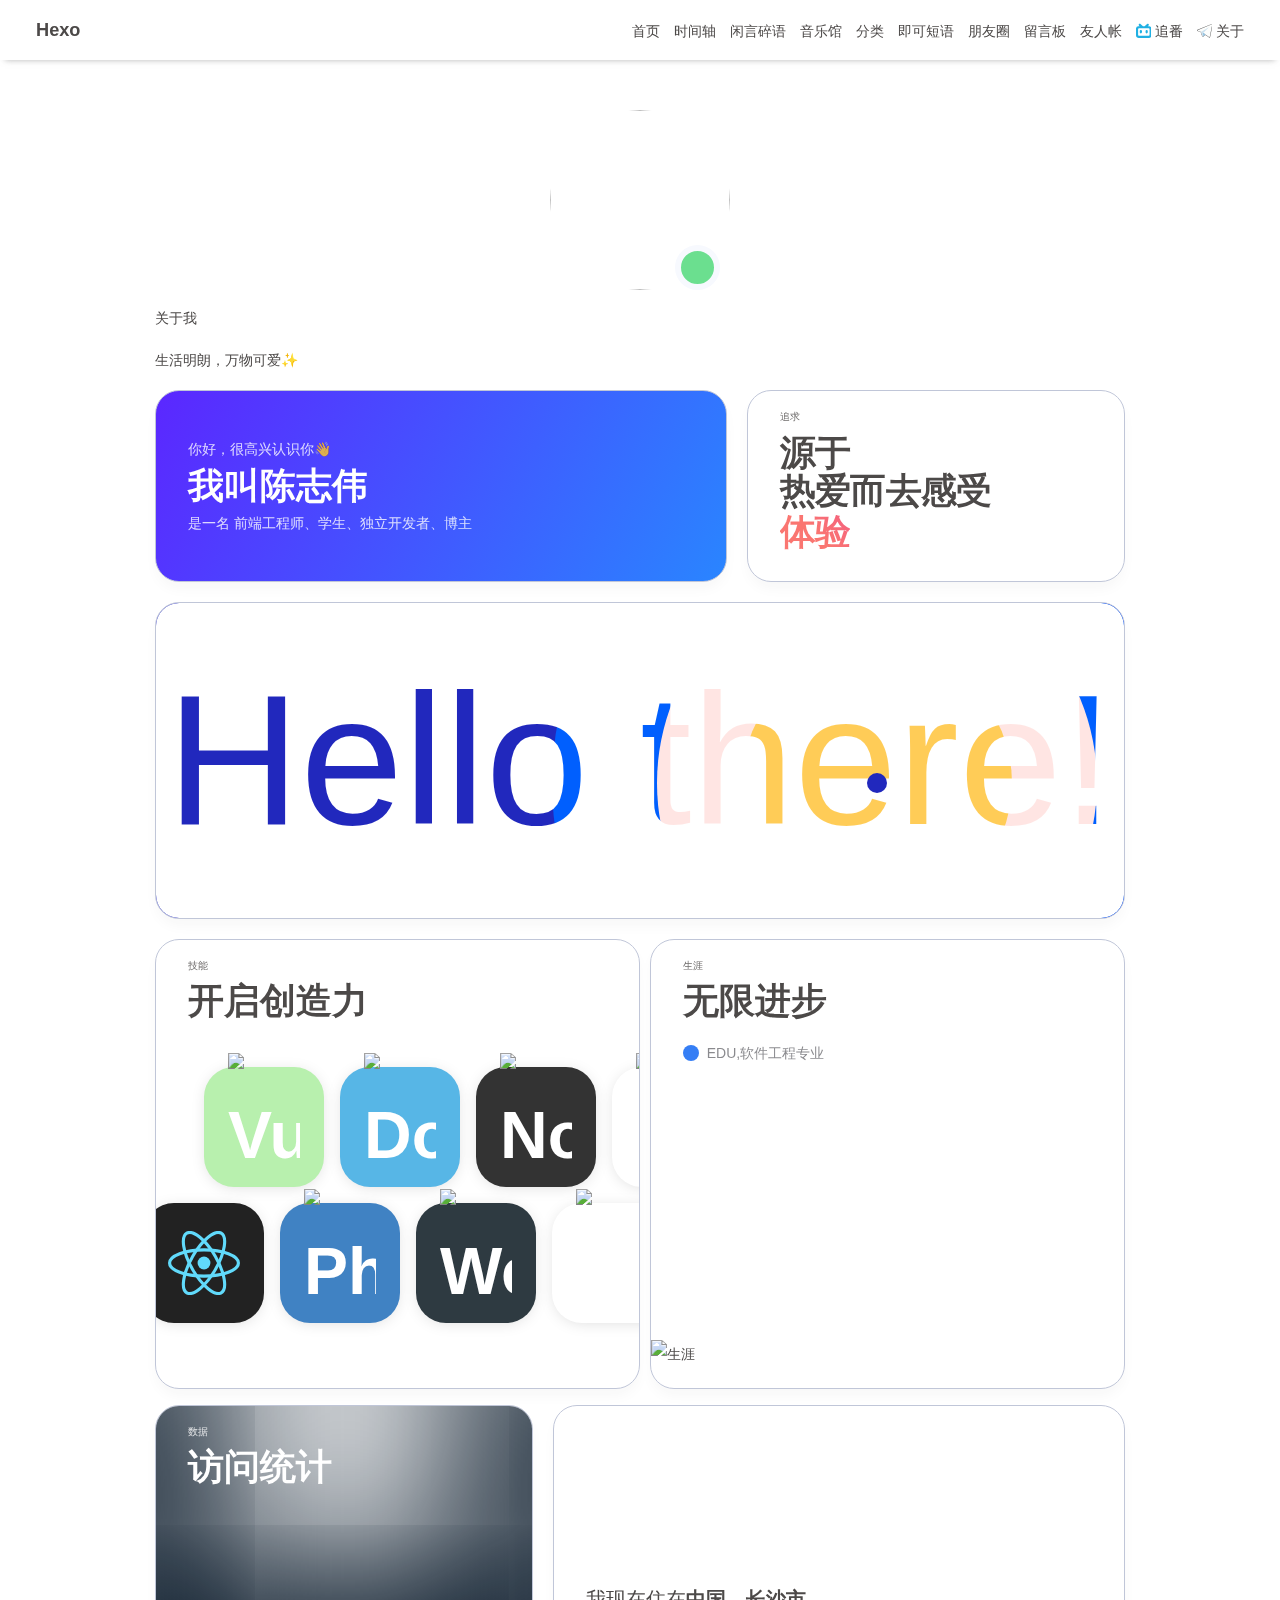
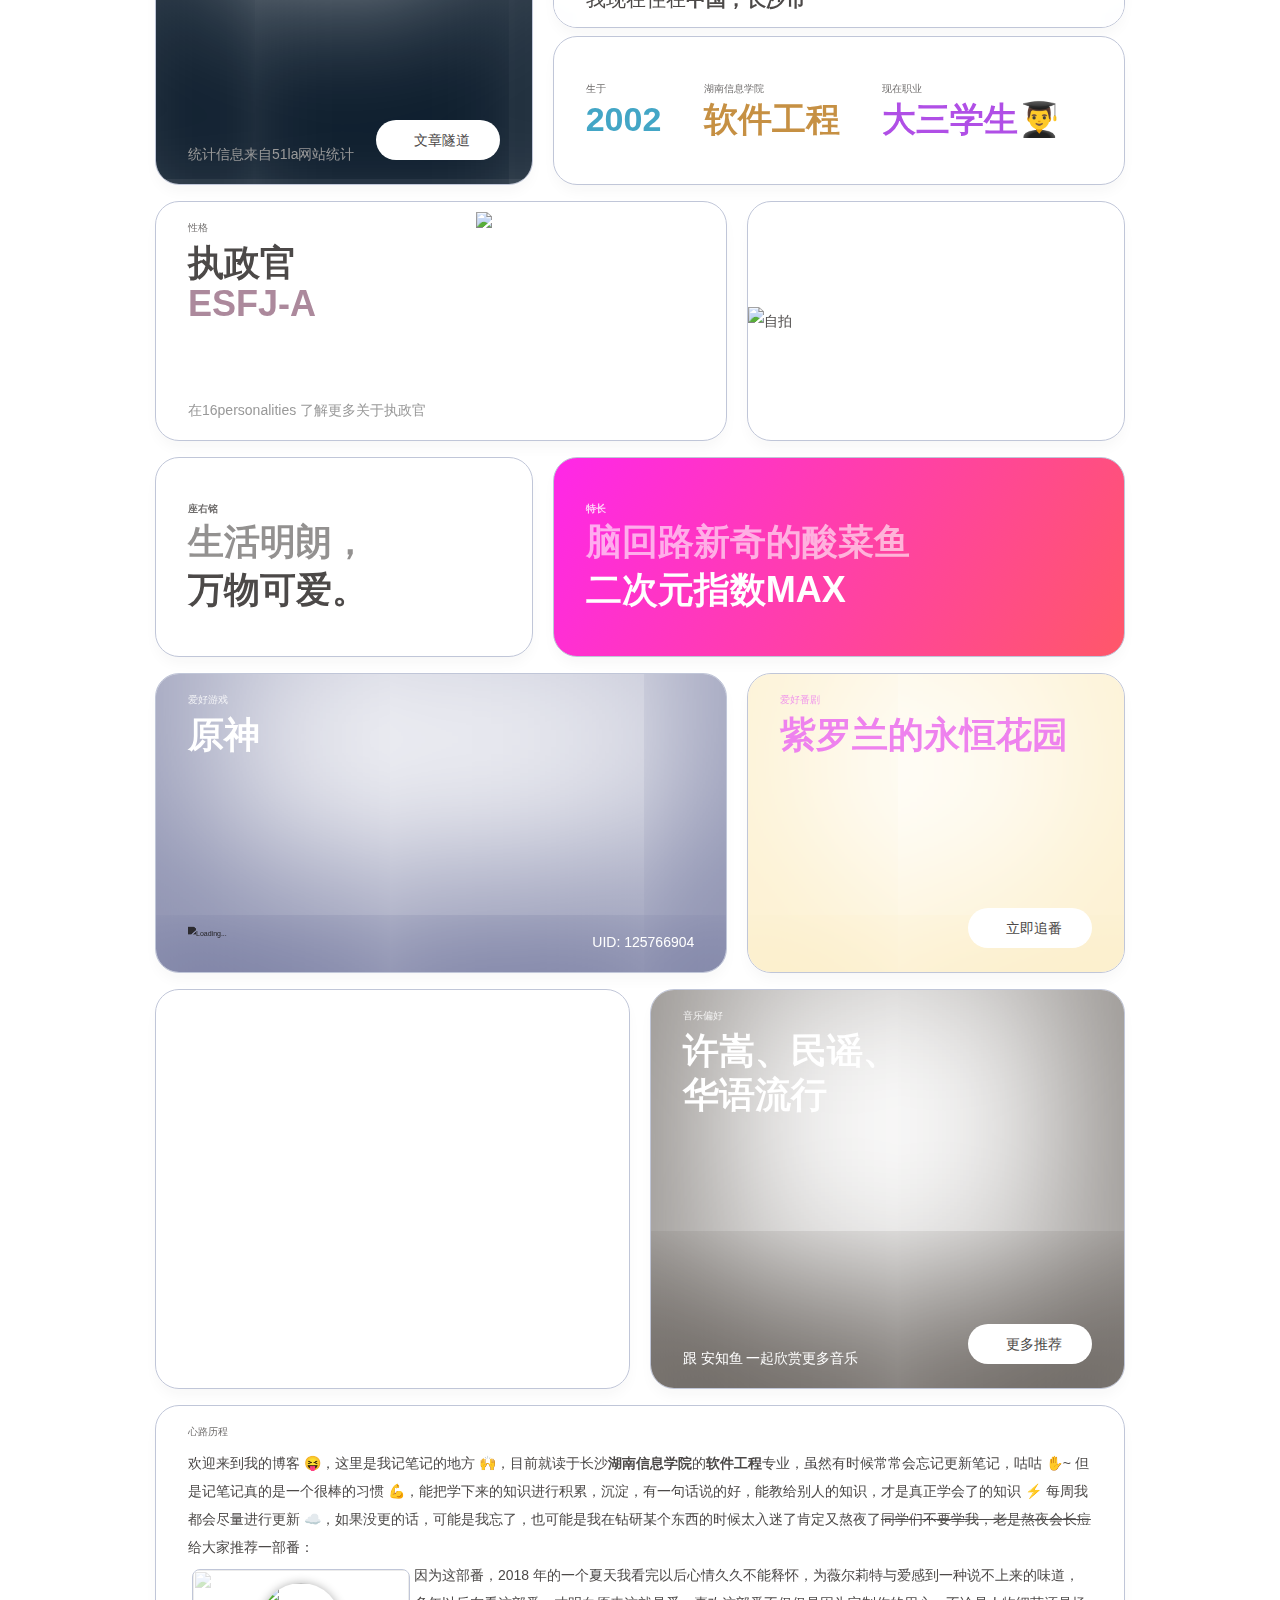
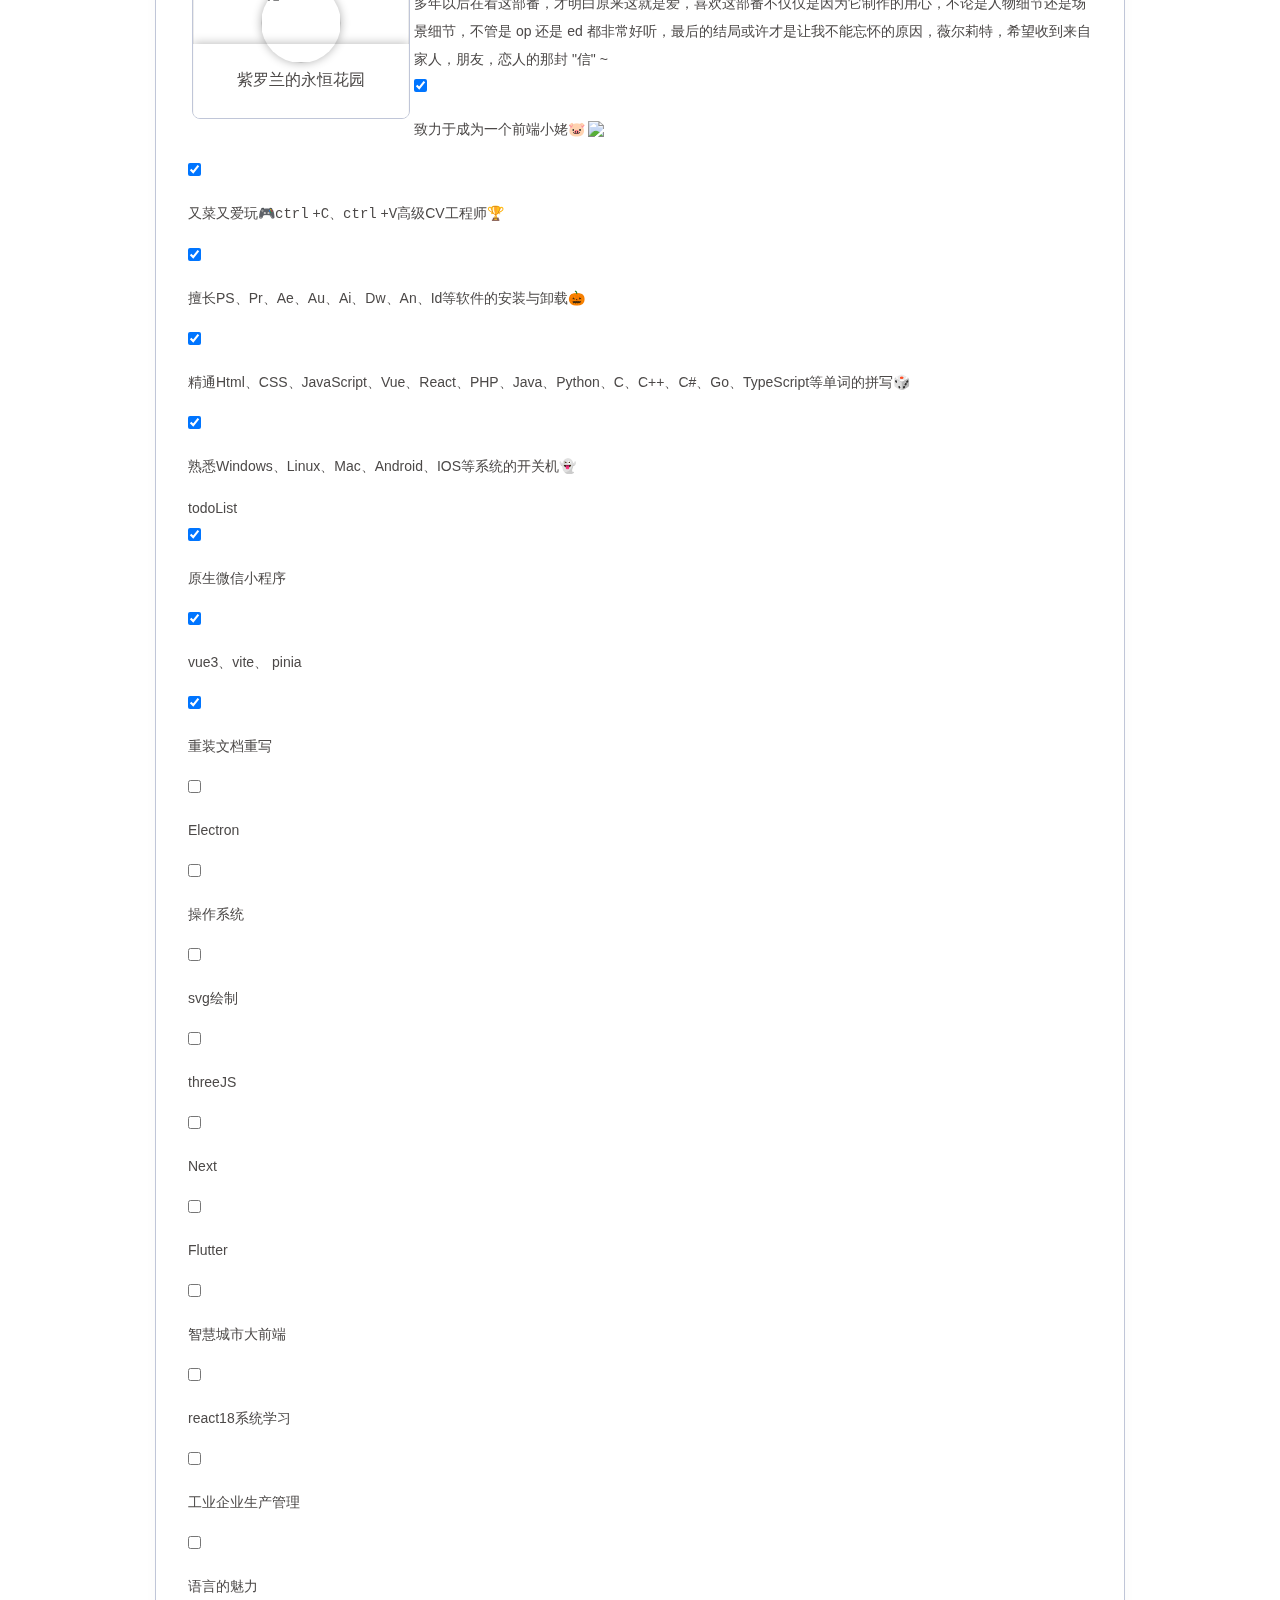
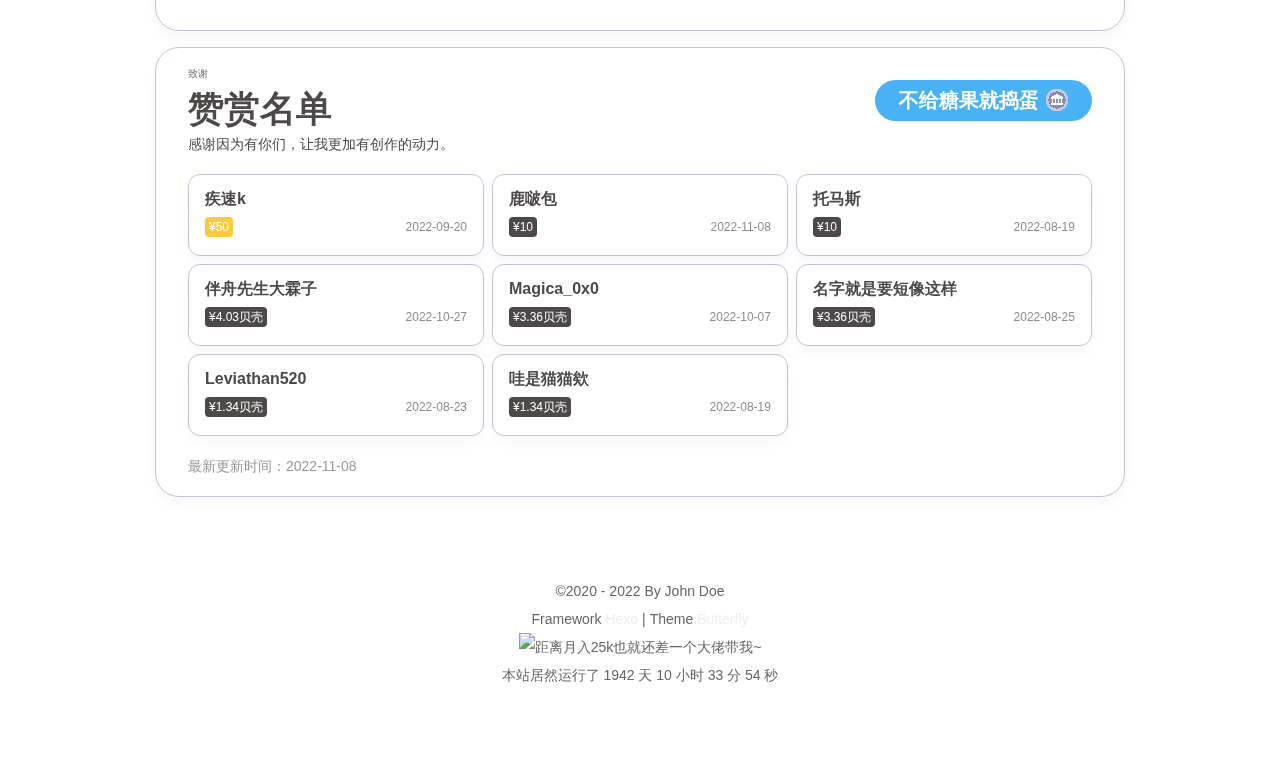
==== about/index.html @ 00fa590f "Site updated: 2022-11-26 10:17:37" ====
<!DOCTYPE html><html lang="en" data-theme="light"><head><meta charset="UTF-8"><meta http-equiv="X-UA-Compatible" content="IE=edge"><meta name="viewport" content="width=device-width, initial-scale=1.0, maximum-scale=1.0, user-scalable=no"><title>关于 | Hexo</title><meta name="author" content="John Doe"><meta name="copyright" content="John Doe"><meta name="format-detection" content="telephone=no"><meta name="theme-color" content="#ffffff"><meta property="og:type" content="website">
<meta property="og:title" content="关于">
<meta property="og:url" content="http://example.com/about/index.html">
<meta property="og:site_name" content="Hexo">
<meta property="og:locale" content="en_US">
<meta property="og:image" content="https://i.loli.net/2020/05/01/gkihqEjXxJ5UZ1C.jpg">
<meta property="article:published_time" content="2021-03-30T07:57:51.000Z">
<meta property="article:modified_time" content="2022-11-26T01:07:24.230Z">
<meta property="article:author" content="John Doe">
<meta name="twitter:card" content="summary">
<meta name="twitter:image" content="https://i.loli.net/2020/05/01/gkihqEjXxJ5UZ1C.jpg"><link rel="shortcut icon" href="/img/favicon.png"><link rel="canonical" href="http://example.com/about/"><link rel="preconnect" href="//cdn.jsdelivr.net"/><link rel="preconnect" href="//busuanzi.ibruce.info"/><link rel="stylesheet" href="/css/index.css"><link rel="stylesheet" href="https://cdn.jsdelivr.net/npm/@fortawesome/fontawesome-free/css/all.min.css" media="print" onload="this.media='all'"><link rel="stylesheet" href="https://cdn.jsdelivr.net/npm/@fancyapps/ui/dist/fancybox.min.css" media="print" onload="this.media='all'"><script>const GLOBAL_CONFIG = { 
  root: '/',
  algolia: undefined,
  localSearch: undefined,
  translate: undefined,
  noticeOutdate: undefined,
  highlight: {"plugin":"highlighjs","highlightCopy":true,"highlightLang":true,"highlightHeightLimit":false},
  copy: {
    success: 'Copy successfully',
    error: 'Copy error',
    noSupport: 'The browser does not support'
  },
  relativeDate: {
    homepage: false,
    post: false
  },
  runtime: '',
  date_suffix: {
    just: 'Just',
    min: 'minutes ago',
    hour: 'hours ago',
    day: 'days ago',
    month: 'months ago'
  },
  copyright: undefined,
  lightbox: 'fancybox',
  Snackbar: undefined,
  source: {
    justifiedGallery: {
      js: 'https://cdn.jsdelivr.net/npm/flickr-justified-gallery/dist/fjGallery.min.js',
      css: 'https://cdn.jsdelivr.net/npm/flickr-justified-gallery/dist/fjGallery.min.css'
    }
  },
  isPhotoFigcaption: false,
  islazyload: false,
  isAnchor: false
}</script><script id="config-diff">var GLOBAL_CONFIG_SITE = {
  title: '关于',
  isPost: false,
  isHome: false,
  isHighlightShrink: false,
  isToc: false,
  postUpdate: '2022-11-26 09:07:24'
}</script><noscript><style type="text/css">
  #nav {
    opacity: 1
  }
  .justified-gallery img {
    opacity: 1
  }

  #recent-posts time,
  #post-meta time {
    display: inline !important
  }
</style></noscript><script>(win=>{
    win.saveToLocal = {
      set: function setWithExpiry(key, value, ttl) {
        if (ttl === 0) return
        const now = new Date()
        const expiryDay = ttl * 86400000
        const item = {
          value: value,
          expiry: now.getTime() + expiryDay,
        }
        localStorage.setItem(key, JSON.stringify(item))
      },

      get: function getWithExpiry(key) {
        const itemStr = localStorage.getItem(key)

        if (!itemStr) {
          return undefined
        }
        const item = JSON.parse(itemStr)
        const now = new Date()

        if (now.getTime() > item.expiry) {
          localStorage.removeItem(key)
          return undefined
        }
        return item.value
      }
    }
  
    win.getScript = url => new Promise((resolve, reject) => {
      const script = document.createElement('script')
      script.src = url
      script.async = true
      script.onerror = reject
      script.onload = script.onreadystatechange = function() {
        const loadState = this.readyState
        if (loadState && loadState !== 'loaded' && loadState !== 'complete') return
        script.onload = script.onreadystatechange = null
        resolve()
      }
      document.head.appendChild(script)
    })
  
      win.activateDarkMode = function () {
        document.documentElement.setAttribute('data-theme', 'dark')
        if (document.querySelector('meta[name="theme-color"]') !== null) {
          document.querySelector('meta[name="theme-color"]').setAttribute('content', '#0d0d0d')
        }
      }
      win.activateLightMode = function () {
        document.documentElement.setAttribute('data-theme', 'light')
        if (document.querySelector('meta[name="theme-color"]') !== null) {
          document.querySelector('meta[name="theme-color"]').setAttribute('content', '#ffffff')
        }
      }
      const t = saveToLocal.get('theme')
    
          if (t === 'dark') activateDarkMode()
          else if (t === 'light') activateLightMode()
        
      const asideStatus = saveToLocal.get('aside-status')
      if (asideStatus !== undefined) {
        if (asideStatus === 'hide') {
          document.documentElement.classList.add('hide-aside')
        } else {
          document.documentElement.classList.remove('hide-aside')
        }
      }
    
    const detectApple = () => {
      if(/iPad|iPhone|iPod|Macintosh/.test(navigator.userAgent)){
        document.documentElement.classList.add('apple')
      }
    }
    detectApple()
    })(window)</script><link rel="stylesheet" href="\css\mouse.css"><link rel="stylesheet" href="\css\zhheocar.css"><link rel="stylesheet" href="\css\loading-img.css"><link rel="stylesheet" href="\css\progress_bar.css"><link rel="stylesheet" href="\css\color.css"><link rel="stylesheet" href="/css/custom.css" media="defer" onload="this.media='all'"><link rel="stylesheet" href="/css/custom.css""><link rel="stylesheet" href="https://cdn.cbd.int/qweather-icons@1.1.1/font/qweather-icons.css"><link rel="stylesheet" href="/css/rightmenu.css"><link rel="stylesheet" href="/css/iconfont.css"><link rel="stylesheet" href="https://cdn.jsdelivr.net/gh/zhheo/JS-Heo@master/mainColor/heoMainColor.css"><link rel="stylesheet" href="https://cdn.jsdelivr.net/gh/zhheo/JS-Heo@main/tag-link/tag-link.css"><link rel="stylesheet" href="/css/essay_page/home_essay_bar.css"><link rel="stylesheet" href="https://npm.elemecdn.com/hexo-butterfly-swiper-anzhiyu@1.0.4/lib/swiper.min.css"><link rel="stylesheet" href="/css/essay_page/essay_page.css"><!-- hexo injector head_end start --><link rel="stylesheet" href="https://cdn.cbd.int/hexo-butterfly-categories-card@1.0.0/lib/categorybar.css"><link rel="stylesheet" href="https://cdn.jsdelivr.net/gh/Zfour/Butterfly-double-row-display@1.00/cardlistpost.min.css"/>
<style>#recent-posts > .recent-post-item >.recent-post-info > .article-meta-wrap > .tags:before {content:"\A";
  white-space: pre;}#recent-posts > .recent-post-item >.recent-post-info > .article-meta-wrap > .tags > .article-meta__separator{display:none}</style>
<link rel="stylesheet" href="https://cdn.cbd.int/hexo-butterfly-clock-anzhiyu@1.1.6/lib/clock.min.css" /><link rel="stylesheet" href="https://npm.elemecdn.com/anzhiyu-blog@2.0.4/css/runtime/runtime.min.css" media="print" onload="this.media='all'"><link rel="stylesheet" href="https://cdn.cbd.int/hexo-butterfly-swiper-anzhiyu@1.0.4/lib/swiper.min.css" media="print" onload="this.media='all'"><link rel="stylesheet" href="https://cdn.cbd.int/hexo-butterfly-swiper-anzhiyu@1.0.4/lib/swiperstyle.css" media="print" onload="this.media='all'"><link rel="stylesheet" href="https://cdn.cbd.int/hexo-butterfly-tag-plugins-plus@latest/lib/assets/font-awesome-animation.min.css" media="defer" onload="this.media='all'"><link rel="stylesheet" href="https://cdn.cbd.int/hexo-butterfly-tag-plugins-plus@latest/lib/tag_plugins.css" media="defer" onload="this.media='all'"><script src="https://cdn.cbd.int/hexo-butterfly-tag-plugins-plus@latest/lib/assets/carousel-touch.js"></script><!-- hexo injector head_end end --><meta name="generator" content="Hexo 5.4.2"><link rel="alternate" href="/atom.xml" title="Hexo" type="application/atom+xml">
</head><body><div id="loading-box" onclick="document.getElementById(&quot;loading-box&quot;).classList.add(&quot;loaded&quot;)"><div class="loading-bg"><div class="loading-img"></div><div class="loading-image-dot"></div></div></div><script>const preloader = {
  endLoading: () => {
    document.body.style.overflow = 'auto';
    document.getElementById('loading-box').classList.add("loaded")
  },
  initLoading: () => {
    document.body.style.overflow = '';
    document.getElementById('loading-box').classList.remove("loaded")

  }
}
window.addEventListener('load',()=> { preloader.endLoading() })

if (true) {
  document.addEventListener('pjax:send', () => { preloader.initLoading() })
  document.addEventListener('pjax:complete', () => { preloader.endLoading() })
}</script><link rel="stylesheet" href="/css/progress_bar.css"/><script src="https://cdn.jsdelivr.net/npm/pace-js/pace.min.js"></script><div id="sidebar"><div id="menu-mask"></div><div id="sidebar-menus"><div class="avatar-img is-center"><img src="https://i.loli.net/2021/02/24/5O1day2nriDzjSu.png" onerror="onerror=null;src='/img/friend_404.gif'" alt="avatar"/></div><div class="sidebar-site-data site-data is-center"><a href="/archives/"><div class="headline">Articles</div><div class="length-num">2</div></a><a href="/tags/"><div class="headline">Tags</div><div class="length-num">1</div></a><a href="/categories/"><div class="headline">Categories</div><div class="length-num">0</div></a></div><hr/><div class="menus_items"><div class="menus_item"><a class="site-page faa-parent animated-hover" href="/"><i class="fa-fw fas fa-home faa-tada"></i><span> 首页</span></a></div><div class="menus_item"><a class="site-page faa-parent animated-hover" href="/archives/"><i class="fa-fw fas fa-archive faa-tada"></i><span> 时间轴</span></a></div><div class="menus_item"><a class="site-page faa-parent animated-hover" href="/artitalk/"><i class="fa-fw fas fa-comment-dots faa-tada"></i><span> 闲言碎语</span></a></div><div class="menus_item"><a class="site-page faa-parent animated-hover" href="/music/"><i class="fa-fw fas fa-music faa-tada"></i><span> 音乐馆</span></a></div><div class="menus_item"><a class="site-page faa-parent animated-hover" href="/categories/"><i class="fa-fw fas fa-folder-open faa-tada"></i><span> 分类</span></a></div><div class="menus_item"><a class="site-page faa-parent animated-hover" href="/essay/"><span> 即可短语</span></a></div><div class="menus_item"><a class="site-page faa-parent animated-hover" href="/fcircle/"><i class="fa-fw fab fa-artstation faa-tada"></i><span> 朋友圈</span></a></div><div class="menus_item"><a class="site-page faa-parent animated-hover" href="/comments/"><i class="fa-fw fas fa-envelope faa-tada"></i><span> 留言板</span></a></div><div class="menus_item"><a class="site-page faa-parent animated-hover" href="/link/"><i class="fa-fw fas fa-link faa-tada"></i><span> 友人帐</span></a></div><div class="menus_item"><a class="site-page faa-parent animated-hover" href="/bangumis/"><svg class="icon faa-tada" aria-hidden="true"><use xlink:href="#icon-bilibili1"></use></svg><span> 追番</span></a></div><div class="menus_item"><a class="site-page faa-parent animated-hover" href="/about/"><svg class="icon faa-tada" aria-hidden="true"><use xlink:href="#icon-zhifeiji"></use></svg><span> 关于</span></a></div></div></div></div><div class="page" id="body-wrap"><header class="not-top-img" id="page-header"><nav id="nav"><span id="blog_name"><a id="site-name" href="/">Hexo</a></span><div id="menus"><div class="menus_items"><div class="menus_item"><a class="site-page faa-parent animated-hover" href="/"><i class="fa-fw fas fa-home faa-tada"></i><span> 首页</span></a></div><div class="menus_item"><a class="site-page faa-parent animated-hover" href="/archives/"><i class="fa-fw fas fa-archive faa-tada"></i><span> 时间轴</span></a></div><div class="menus_item"><a class="site-page faa-parent animated-hover" href="/artitalk/"><i class="fa-fw fas fa-comment-dots faa-tada"></i><span> 闲言碎语</span></a></div><div class="menus_item"><a class="site-page faa-parent animated-hover" href="/music/"><i class="fa-fw fas fa-music faa-tada"></i><span> 音乐馆</span></a></div><div class="menus_item"><a class="site-page faa-parent animated-hover" href="/categories/"><i class="fa-fw fas fa-folder-open faa-tada"></i><span> 分类</span></a></div><div class="menus_item"><a class="site-page faa-parent animated-hover" href="/essay/"><span> 即可短语</span></a></div><div class="menus_item"><a class="site-page faa-parent animated-hover" href="/fcircle/"><i class="fa-fw fab fa-artstation faa-tada"></i><span> 朋友圈</span></a></div><div class="menus_item"><a class="site-page faa-parent animated-hover" href="/comments/"><i class="fa-fw fas fa-envelope faa-tada"></i><span> 留言板</span></a></div><div class="menus_item"><a class="site-page faa-parent animated-hover" href="/link/"><i class="fa-fw fas fa-link faa-tada"></i><span> 友人帐</span></a></div><div class="menus_item"><a class="site-page faa-parent animated-hover" href="/bangumis/"><svg class="icon faa-tada" aria-hidden="true"><use xlink:href="#icon-bilibili1"></use></svg><span> 追番</span></a></div><div class="menus_item"><a class="site-page faa-parent animated-hover" href="/about/"><svg class="icon faa-tada" aria-hidden="true"><use xlink:href="#icon-zhifeiji"></use></svg><span> 关于</span></a></div></div><div id="toggle-menu"><a class="site-page"><i class="fas fa-bars fa-fw"></i></a></div></div></nav></header><main class="layout hide-aside" id="content-inner"><div id="page"><h1 class="page-title">关于</h1><div id="about-page"><div class="author-box"><div class="author-img"><img class="no-lightbox" src="https://image.anzhiy.cn/adminuploads/1/2022/09/15/63232b7d91d22.jpg"></div><div class="image-dot"></div></div><p class="p center logo large">关于我</p><p class="p center small">生活明朗，万物可爱✨</p><div class="author-content"><div class="author-content-item myInfoAndSayHello"><div class="title1">你好，很高兴认识你👋</div><div class="title2">我叫<span class="inline-word">陈志伟</span></div><div class="title1">是一名 前端工程师、学生、独立开发者、<span class="inline-word">博主</span></div></div><div class="aboutsiteTips author-content-item"><div class="author-content-item-tips">追求</div><h2>源于<br>热爱而去<span class="inline-word">感受</span><div class="mask"><span class="first-tips">学习</span><span>生活</span><span data-up>程序</span><span data-show>体验</span></div></h2></div></div><div class="hello-about"><div class="cursor" style="translate:none;rotate:none;scale:none;transform:translate(721px,180px)"></div><div class="shapes"><div class="shape shape-1" style="translate:none;rotate:none;scale:none;transform:translate(721px,180px)"></div><div class="shape shape-2" style="translate:none;rotate:none;scale:none;transform:translate(721px,180px)"></div><div class="shape shape-3" style="translate:none;rotate:none;scale:none;transform:translate(721px,180px)"></div></div><div class="content"><h1>Hello there!</h1></div></div><div class="author-content"><div class="author-content-item skills"><div class="card-content"><div class="author-content-item-tips">技能</div><span class="author-content-item-title">开启创造力</span><div class="skills-style-group"><div class="tags-group-all"><div class="tags-group-wrapper"><div class="tags-group-icon-pair"><div class="tags-group-icon" style="background: #b8f0ae"><img class="no-lightbox" title="Vue" src="https://image.anzhiy.cn/adminuploads/1/2022/09/25/633001374747b.png"></div><div class="tags-group-icon" style="background: #222"><img class="no-lightbox" title="React" src="[data-uri]"></div></div><div class="tags-group-icon-pair"><div class="tags-group-icon" style="background: #57b6e6"><img class="no-lightbox" title="Docker" src="https://image.anzhiy.cn/adminuploads/1/2022/09/25/63300647df7fa.png"></div><div class="tags-group-icon" style="background: #4082c3"><img class="no-lightbox" title="Photoshop" src="https://image.anzhiy.cn/adminuploads/1/2022/09/25/63300647e1f10.png"></div></div><div class="tags-group-icon-pair"><div class="tags-group-icon" style="background: #333"><img class="no-lightbox" title="Node" src="https://npm.elemecdn.com/anzhiyu-blog@2.1.1/img/svg/node-logo.svg"></div><div class="tags-group-icon" style="background: #2e3a41"><img class="no-lightbox" title="Webpack" src="https://image.anzhiy.cn/adminuploads/1/2022/09/26/6330ff27e5c9b.png"></div></div><div class="tags-group-icon-pair"><div class="tags-group-icon" style="background: #fff"><img class="no-lightbox" title="Pinia" src="https://npm.elemecdn.com/anzhiyu-blog@2.0.8/img/svg/pinia-logo.svg"></div><div class="tags-group-icon" style="background: #fff"><img class="no-lightbox" title="Python" src="https://image.anzhiy.cn/adminuploads/1/2022/09/25/63300647dea51.png"></div></div><div class="tags-group-icon-pair"><div class="tags-group-icon" style="background: #937df7"><img class="no-lightbox" title="Vite" src="https://npm.elemecdn.com/anzhiyu-blog@2.0.8/img/svg/vite-logo.svg"></div><div class="tags-group-icon" style="background: #4499e4"><img class="no-lightbox" title="Flutter" src="https://image.anzhiy.cn/adminuploads/1/2022/09/25/633004063ff15.png"></div></div><div class="tags-group-icon-pair"><div class="tags-group-icon" style="background: #fff"><img class="no-lightbox" title="Java" src="https://image.anzhiy.cn/adminuploads/1/2022/09/25/633005bf0fd1e.jpg"></div><div class="tags-group-icon" style="background: #2c51db"><img class="no-lightbox" title="CSS3" src="https://image.anzhiy.cn/adminuploads/1/2022/09/25/633006cc55e07.png"></div></div><div class="tags-group-icon-pair"><div class="tags-group-icon" style="background: #f7cb4f"><img class="no-lightbox" title="JS" src="https://image.anzhiy.cn/adminuploads/1/2022/09/25/633006eee047b.png"></div><div class="tags-group-icon" style="background: #e9572b"><img class="no-lightbox" title="HTML" src="https://image.anzhiy.cn/adminuploads/1/2022/09/25/633006f9ab27d.png"></div></div><div class="tags-group-icon-pair"><div class="tags-group-icon" style="background: #df5b40"><img class="no-lightbox" title="Git" src="https://image.anzhiy.cn/adminuploads/1/2022/09/25/633006e37c7fd.webp"></div><div class="tags-group-icon" style="background: #e65164"><img class="no-lightbox" title="Apifox" src="https://image.anzhiy.cn/adminuploads/1/2022/09/25/633007087a4dc.webp"></div></div></div></div><div class="skills-list"><div class="skill-info"><div class="skill-icon" style="background: #b8f0ae"><img class="no-lightbox" title="Vue" src="https://image.anzhiy.cn/adminuploads/1/2022/09/25/633001374747b.png"></div><div class="skill-name"><span>Vue</span></div></div><div class="skill-info"><div class="skill-icon" style="background: #222"><img class="no-lightbox" title="React" src="[data-uri]"></div><div class="skill-name"><span>React</span></div></div><div class="skill-info"><div class="skill-icon" style="background: #57b6e6"><img class="no-lightbox" title="Docker" src="https://image.anzhiy.cn/adminuploads/1/2022/09/25/63300647df7fa.png"></div><div class="skill-name"><span>Docker</span></div></div><div class="skill-info"><div class="skill-icon" style="background: #4082c3"><img class="no-lightbox" title="Photoshop" src="https://image.anzhiy.cn/adminuploads/1/2022/09/25/63300647e1f10.png"></div><div class="skill-name"><span>Photoshop</span></div></div><div class="skill-info"><div class="skill-icon" style="background: #333"><img class="no-lightbox" title="Node" src="https://npm.elemecdn.com/anzhiyu-blog@2.1.1/img/svg/node-logo.svg"></div><div class="skill-name"><span>Node</span></div></div><div class="skill-info"><div class="skill-icon" style="background: #2e3a41"><img class="no-lightbox" title="Webpack" src="https://image.anzhiy.cn/adminuploads/1/2022/09/26/6330ff27e5c9b.png"></div><div class="skill-name"><span>Webpack</span></div></div><div class="skill-info"><div class="skill-icon" style="background: #fff"><img class="no-lightbox" title="Pinia" src="https://npm.elemecdn.com/anzhiyu-blog@2.0.8/img/svg/pinia-logo.svg"></div><div class="skill-name"><span>Pinia</span></div></div><div class="skill-info"><div class="skill-icon" style="background: #fff"><img class="no-lightbox" title="Python" src="https://image.anzhiy.cn/adminuploads/1/2022/09/25/63300647dea51.png"></div><div class="skill-name"><span>Python</span></div></div><div class="skill-info"><div class="skill-icon" style="background: #937df7"><img class="no-lightbox" title="Vite" src="https://npm.elemecdn.com/anzhiyu-blog@2.0.8/img/svg/vite-logo.svg"></div><div class="skill-name"><span>Vite</span></div></div><div class="skill-info"><div class="skill-icon" style="background: #4499e4"><img class="no-lightbox" title="Flutter" src="https://image.anzhiy.cn/adminuploads/1/2022/09/25/633004063ff15.png"></div><div class="skill-name"><span>Flutter</span></div></div><div class="skill-info"><div class="skill-icon" style="background: #fff"><img class="no-lightbox" title="Java" src="https://image.anzhiy.cn/adminuploads/1/2022/09/25/633005bf0fd1e.jpg"></div><div class="skill-name"><span>Java</span></div></div><div class="skill-info"><div class="skill-icon" style="background: #2c51db"><img class="no-lightbox" title="CSS3" src="https://image.anzhiy.cn/adminuploads/1/2022/09/25/633006cc55e07.png"></div><div class="skill-name"><span>CSS3</span></div></div><div class="skill-info"><div class="skill-icon" style="background: #f7cb4f"><img class="no-lightbox" title="JS" src="https://image.anzhiy.cn/adminuploads/1/2022/09/25/633006eee047b.png"></div><div class="skill-name"><span>JS</span></div></div><div class="skill-info"><div class="skill-icon" style="background: #e9572b"><img class="no-lightbox" title="HTML" src="https://image.anzhiy.cn/adminuploads/1/2022/09/25/633006f9ab27d.png"></div><div class="skill-name"><span>HTML</span></div></div><div class="skill-info"><div class="skill-icon" style="background: #df5b40"><img class="no-lightbox" title="Git" src="https://image.anzhiy.cn/adminuploads/1/2022/09/25/633006e37c7fd.webp"></div><div class="skill-name"><span>Git</span></div></div><div class="skill-info"><div class="skill-icon" style="background: #e65164"><img class="no-lightbox" title="Apifox" src="https://image.anzhiy.cn/adminuploads/1/2022/09/25/633007087a4dc.webp"></div><div class="skill-name"><span>Apifox</span></div></div><div class="etc">...</div></div></div></div></div><div class="author-content-item careers"><div class="card-content"><div class="author-content-item-tips">生涯</div><span class="author-content-item-title">无限进步</span><div class="careers-group"><div class="careers-item"><div class="circle" style="background:#357ef5"></div><div class="name">EDU,软件工程专业</div></div></div><img class="author-content-img no-lightbox" alt="生涯" src="https://image.anzhiy.cn/adminuploads/1/2022/09/26/6330e9bcc39cc.png"></div></div></div><div class="author-content"><div class="about-statistic author-content-item"><div class="card-content"><div class="author-content-item-tips">数据</div><span class="author-content-item-title">访问统计</span><div id="statistic"></div><div class="post-tips">统计信息来自<a href="https://invite.51.la/1NzKqTeb?target=V6" target="_blank" rel="noopener nofollow">51la网站统计</a></div><div class="banner-button-group"><a class="banner-button" onclick="pjax.loadUrl(&quot;/archives/&quot;)" data-pjax-state><i class="fas fa-circle-arrow-up-right"></i><span class="banner-button-text">文章隧道</span></a></div></div></div><div class="author-content-item-group column mapAndInfo"><div class="author-content-item map single"><span class="map-title">我现在住在<b>中国，长沙市</b></span></div><div class="author-content-item selfInfo single"><div><span class="selfInfo-title">生于</span><span class="selfInfo-content" id="selfInfo-content-year" style="color:#43a6c6">2002</span></div><div><span class="selfInfo-title">湖南信息学院</span><span class="selfInfo-content" style="color:#c69043">软件工程</span></div><div><span class="selfInfo-title">现在职业</span><span class="selfInfo-content" style="color:#b04fe6">大三学生👨‍🎓</span></div></div></div></div><div class="author-content"><div class="author-content-item personalities"><div class="author-content-item-tips">性格</div><span class="author-content-item-title">执政官</span><div class="title2" style="color:#ac899c">ESFJ-A</div><div class="post-tips">在<a href="https://www.16personalities.com/" target="_blank" rel="noopener nofollow">16personalities</a> 了解更多关于<a target="_blank" rel="noopener external nofollow" href="https://www.16personalities.com/ch/esfj-%E4%BA%BA%E6%A0%BC">执政官</a></div><div class="image"><img class="no-lightbox" src="https://npm.elemecdn.com/anzhiyu-blog@2.0.8/img/svg/ESFJ-A.svg"></div></div><div class="author-content-item myphoto"><img class="author-content-img no-lightbox" alt="自拍" src="https://image.anzhiy.cn/adminuploads/1/2022/09/24/632e9643611ec.jpg"></div></div><div class="author-content"><div class="author-content-item maxim"><div class="author-content-item-tips">座右铭</div><span class="maxim-title"><span style="opacity:.6;margin-bottom:8px">生活明朗，</span><span>万物可爱。</span></span></div><div class="author-content-item buff"><div class="card-content"><div class="author-content-item-tips">特长</div><span class="buff-title"><span style="opacity:.6;margin-bottom:8px">脑回路新奇的<span class="inline-word">酸菜鱼</span></span><span>二次元指数<span class="inline-word">MAX</span></span></span></div><div class="card-background-icon"><i class="fas fa-dice-d20"></i></div></div></div><div class="author-content"><div class="author-content-item game-yuanshen"><div class="card-content"><div class="author-content-item-tips">爱好游戏</div><span class="author-content-item-title">原神</span><div class="content-bottom"><div class="icon-group"><div class="loading-bar" role="presentation" aria-hidden="true"><img class="no-lightbox" src="https://yuanshen.site/imgs/loading-bar.png" alt="Loading..." longdesc="https://ys.mihoyo.com/main/"></div></div><div class="tips game-yuanshen-uid">UID: 125766904</div></div></div></div><div class="author-content-item historical-drama"><div class="card-content"><div class="author-content-item-tips">爱好番剧</div><span class="author-content-item-title">紫罗兰的永恒花园</span><div class="content-bottom"><div class="banner-button-group"><a class="banner-button" onclick="window.open(&quot;https://www.bilibili.com/bangumi/play/ep173286?from=search&amp;seid=10927182858100936967&amp;from_spmid=666.25.episode.0&quot;)" data-pjax-state><i class="fas fa-circle-arrow-up-right"></i><span class="banner-button-text">立即追番</span></a></div></div></div></div></div><div class="author-content"><div class="author-content-item like-technology"><div class="card-content"><div class="author-content-item-tips">关注偏好</div><span class="author-content-item-title">数码科技</span><div class="content-bottom"><div class="tips">手机、电脑软硬件</div></div></div></div><div class="author-content-item like-music"><div class="card-content"><div class="author-content-item-tips">音乐偏好</div><span class="author-content-item-title">许嵩、民谣、</span><span class="author-content-item-title">华语流行</span><div class="content-bottom"><div class="tips">跟 安知鱼 一起欣赏更多音乐</div></div><div class="banner-button-group"><a class="banner-button" onclick="pjax.loadUrl(&quot;/music/&quot;)" data-pjax-state><i class="fas fa-circle-arrow-up-right"></i><span class="banner-button-text">更多推荐</span></a></div></div></div></div><div class="author-content"><div class="create-site-post author-content-item single"><div class="author-content-item-tips">心路历程</div>欢迎来到我的博客 😝，这里是我记笔记的地方 🙌，目前就读于长沙<strong>湖南信息学院</strong>的<strong>软件工程</strong>专业，虽然有时候常常会忘记更新笔记，咕咕 ✋~ 但是记笔记真的是一个很棒的习惯 💪，能把学下来的知识进行积累，沉淀，有一句话说的好，能教给别人的知识，才是真正学会了的知识 ⚡ 每周我都会尽量进行更新 ☁️，如果没更的话，可能是我忘了，也可能是我在钻研某个东西的时候太入迷了<psw>肯定又熬夜了</psw><del>同学们不要学我，老是熬夜会长痘</del> 给大家推荐一部番：<div class="site-card-group"><a class="site-card" target="_blank" href="https://www.bilibili.com/bangumi/play/ss21542/?from=search&amp;seid=10927182858100936967" data-title="紫罗兰的永恒花园"><div class="wrapper cover"><img class="cover fadeIn" src="https://npm.elemecdn.com/anzhiyu-blog@1.1.6/img/post/common/violet.jpg"></div><div class="info"><img class="flink-avatar" src="https://static.hdslb.com/images/favicon.ico" style="top: 19px"><span class="site-title">紫罗兰的永恒花园</span></div></a></div>因为这部番，2018 年的一个夏天我看完以后心情久久不能释怀，为薇尔莉特与爱感到一种说不上来的味道，多年以后在看这部番，才明白原来这就是爱，喜欢这部番不仅仅是因为它制作的用心，不论是人物细节还是场景细节，不管是 op 还是 ed 都非常好听，最后的结局或许才是让我不能忘怀的原因，薇尔莉特，希望收到来自家人，朋友，恋人的那封 "信" ~<div class="checkbox blue checked"><input type="checkbox" checked><p>致力于成为一个前端小姥🐷<img class="inline-img" src="https://cdn1.tianli0.top/gh/volantis-x/cdn-emoji/aru-l/0000.gif/" data-fancybox="gallery" style="display: inline;margin: 0 3px;height: 1.1em;vertical-align: text-bottom;"></p></div><div class="checkbox blue checked"><input type="checkbox" checked><p>又菜又爱玩🎮<kbd>ctrl</kbd> +<kbd>C</kbd>、<kbd>ctrl</kbd> +<kbd>V</kbd>高级CV工程师🏆</p></div><div class="checkbox times red checked"><input type="checkbox" checked><p>擅长PS、Pr、Ae、Au、Ai、Dw、An、Id等软件的安装与卸载🎃</p></div><div class="checkbox times red checked"><input type="checkbox" checked><p>精通Html、CSS、JavaScript、Vue、React、PHP、Java、Python、C、C++、C#、Go、TypeScript等单词的拼写🎲</p></div><div class="checkbox times red checked"><input type="checkbox" checked><p>熟悉Windows、Linux、Mac、Android、IOS等系统的开关机👻</p></div><span class="p h3">todoList</span><div class="checkbox checked"><input type="checkbox" checked><p>原生微信小程序</p></div><div class="checkbox checked"><input type="checkbox" checked><p>vue3、vite、 pinia</p></div><div class="checkbox checked"><input type="checkbox" checked><p>重装文档重写</p></div><div class="checkbox"><input type="checkbox"><p>Electron</p></div><div class="checkbox"><input type="checkbox"><p>操作系统</p></div><div class="checkbox canvas"><input type="checkbox"><p>svg绘制</p></div><div class="checkbox"><input type="checkbox"><p>threeJS</p></div><div class="checkbox Nuxt"><input type="checkbox"><p>Next</p></div><div class="checkbox"><input type="checkbox"><p>Flutter</p></div><div class="checkbox"><input type="checkbox"><p>智慧城市大前端</p></div><div class="checkbox"><input type="checkbox"><p>react18系统学习</p></div><div class="checkbox"><input type="checkbox"><p>工业企业生产管理</p></div><div class="checkbox"><input type="checkbox"><p>语言的魅力</p></div></div></div><div class="author-content"><div class="author-content-item single reward"><div class="author-content-item-tips">致谢</div><span class="author-content-item-title">赞赏名单</span><div class="author-content-item-description">感谢因为有你们，让我更加有创作的动力。<div class="reward-list-all"><div class="reward-list-item"><div class="reward-list-item-name">疾速k</div><div class="reward-list-bottom-group"><div class="reward-list-item-money" style="background:var(--anzhiyu-yellow)">¥50</div><div class="datatime reward-list-item-time" datatime="2022-09-20T00:00:00.000Z">2022-09-20</div></div></div><div class="reward-list-item"><div class="reward-list-item-name">鹿啵包</div><div class="reward-list-bottom-group"><div class="reward-list-item-money">¥10</div><div class="datatime reward-list-item-time" datatime="2022-11-08T00:00:00.000Z">2022-11-08</div></div></div><div class="reward-list-item"><div class="reward-list-item-name">托马斯</div><div class="reward-list-bottom-group"><div class="reward-list-item-money">¥10</div><div class="datatime reward-list-item-time" datatime="2022-08-19T00:00:00.000Z">2022-08-19</div></div></div><div class="reward-list-item"><div class="reward-list-item-name">伴舟先生大霖子</div><div class="reward-list-bottom-group"><div class="reward-list-item-money">¥4.03贝壳</div><div class="datatime reward-list-item-time" datatime="2022-10-27T00:00:00.000Z">2022-10-27</div></div></div><div class="reward-list-item"><div class="reward-list-item-name">Magica_0x0</div><div class="reward-list-bottom-group"><div class="reward-list-item-money">¥3.36贝壳</div><div class="datatime reward-list-item-time" datatime="2022-10-07T00:00:00.000Z">2022-10-07</div></div></div><div class="reward-list-item"><div class="reward-list-item-name">名字就是要短像这样</div><div class="reward-list-bottom-group"><div class="reward-list-item-money">¥3.36贝壳</div><div class="datatime reward-list-item-time" datatime="2022-08-25T00:00:00.000Z">2022-08-25</div></div></div><div class="reward-list-item"><div class="reward-list-item-name">Leviathan520</div><div class="reward-list-bottom-group"><div class="reward-list-item-money">¥1.34贝壳</div><div class="datatime reward-list-item-time" datatime="2022-08-23T00:00:00.000Z">2022-08-23</div></div></div><div class="reward-list-item"><div class="reward-list-item-name">哇是猫猫欸</div><div class="reward-list-bottom-group"><div class="reward-list-item-money">¥1.34贝壳</div><div class="datatime reward-list-item-time" datatime="2022-08-19T00:00:00.000Z">2022-08-19</div></div></div></div><div class="reward-list-updateDate">最新更新时间：<time class="datatime reward-list-updateDate-time" datatime="2022-11-08T00:00:00.000Z">2022-11-08</time></div></div><div class="post-reward"><button class="tip-button reward-button"><span class="tip-button__text">不给糖果就捣蛋</span><div class="coin-wrapper"><div class="coin"><div class="coin__middle"></div><div class="coin__back"></div><div class="coin__front"></div></div></div><div class="reward-main"><ul class="reward-all"><li class="reward-item"><a href="https://npm.elemecdn.com/anzhiyu-blog@1.1.6/img/post/common/qrcode-weichat.png" target="_blank"><img class="post-qr-code-img" alt="wechat" src="https://npm.elemecdn.com/anzhiyu-blog@1.1.6/img/post/common/qrcode-weichat.png"></a><div class="post-qr-code-desc">wechat</div></li><li class="reward-item"><a href="https://npm.elemecdn.com/anzhiyu-blog@1.1.6/img/post/common/qrcode-alipay.png" target="_blank"><img class="post-qr-code-img" alt="alipay" src="https://npm.elemecdn.com/anzhiyu-blog@1.1.6/img/post/common/qrcode-alipay.png"></a><div class="post-qr-code-desc">alipay</div></li></ul></div></button></div></div></div></div><script src="/js/countup.js"></script><script src="https://lf26-cdn-tos.bytecdntp.com/cdn/expire-1-M/gsap/3.9.1/gsap.min.js"></script><script>(() => {
  fetch('https://v6-widget.51.la/v6/{JtDqVkyTMQBH3DTQ}/quote.js').then(res => res.text()).then((data) => {
      let title = ['最近活跃', '今日人数', '今日访问', '昨日人数', '昨日访问', '本月访问', '总访问量']
      let num = data.match(/(<\/span><span>).*?(\/span><\/p>)/g)

      num = num.map((el) => {
        let val = el.replace(/(<\/span><span>)/g, '')
        let str = val.replace(/(<\/span><\/p>)/g, '')
        return str
      })

      let statisticEl = document.getElementById('statistic')

      // 自定义不显示哪个或者显示哪个，如下为不显示 最近活跃访客 和 总访问量
      let statistic = []
      for (let i = 0; i < num.length; i++) {
          if (!statisticEl) return
          if (i == 0 || i == num.length - 1) continue;
          statisticEl.innerHTML += '<div><span>' + title[i] + '</span><span id='+ title[i] + '>' + num[i] + '</span></div>'
          queueMicrotask(()=> {
            statistic.push(new CountUp(title[i], 0, num[i], 0, 2, {
                useEasing: true,
                useGrouping: true,
                separator: ',',
                decimal: '.',
                prefix: '',
                suffix: ''
            }))
          })
      }

      function statisticUP () {
        let statisticElment = document.querySelector('.about-statistic.author-content-item');
        if(isInViewPortOfOne(statisticElment)) {
          for (let i = 0; i < num.length; i++) {
            if (i == 0 || i == num.length - 1) continue;
            statistic[i-1].start();
          }
          document.removeEventListener('scroll', throttleStatisticUP);
        }
      }

      const selfInfoContentYear = new CountUp('selfInfo-content-year', 0, 2002, 0, 2, {
        useEasing: true,
        useGrouping: false,
        separator: ',',
        decimal: '.',
        prefix: '',
        suffix: ''
      })

      function scrollSelfInfoContentYear() {
        let selfInfoContentYearElment = document.querySelector('.author-content-item.selfInfo.single');
        if (selfInfoContentYearElment && isInViewPortOfOne(selfInfoContentYearElment)) {
          selfInfoContentYear.start()
          document.removeEventListener('scroll', throttleScrollSelfInfoContentYear);
        }
      }
      const throttleStatisticUP = btf.throttle(statisticUP, 200)
      document.addEventListener('scroll', throttleStatisticUP, {passive: true})

      const throttleScrollSelfInfoContentYear = btf.throttle(scrollSelfInfoContentYear, 200)
      document.addEventListener('scroll', throttleScrollSelfInfoContentYear, {passive: true})
  });

  var pursuitInterval = null;
    pursuitInterval = setInterval(function () {
      const show = document.querySelector('span[data-show]')
      const next = show.nextElementSibling || document.querySelector('.first-tips')
      const up = document.querySelector('span[data-up]')

      if (up) {
        up.removeAttribute('data-up')
      }

      show.removeAttribute('data-show')
      show.setAttribute('data-up', '')

      next.setAttribute('data-show', '')
    }, 2000)

    document.addEventListener('pjax:send', function(){
      clearInterval(pursuitInterval);
    });

    var helloAboutEl = document.querySelector('.hello-about')
    helloAboutEl.addEventListener("mousemove", evt => {
      const mouseX = evt.offsetX;
      const mouseY = evt.offsetY;
      gsap.set(".cursor", {
        x: mouseX,
        y: mouseY,
      })

      gsap.to(".shape", {
        x: mouseX,
        y: mouseY,
        stagger: -0.1
      })
    })
})()</script></div></main><footer id="footer"><div id="footer-wrap"><div class="copyright">&copy;2020 - 2022 By John Doe</div><div class="framework-info"><span>Framework </span><a target="_blank" rel="noopener" href="https://hexo.io">Hexo</a><span class="footer-separator">|</span><span>Theme </span><a target="_blank" rel="noopener" href="https://github.com/jerryc127/hexo-theme-butterfly">Butterfly</a></div></div></footer></div><div id="rightside"><div id="rightside-config-hide"><button id="darkmode" type="button" title="Switch Between Light And Dark Mode"><i class="fas fa-adjust"></i></button></div><div id="rightside-config-show"><button id="rightside_config" type="button" title="Setting"><i class="fas fa-cog fa-spin"></i></button><button id="go-up" type="button" title="Back To Top"><i class="fas fa-arrow-up"></i></button></div></div><div id="rightMenu"><div class="rightMenu-group rightMenu-small"><a class="rightMenu-item" href="javascript:window.history.back();"><i class="fa fa-arrow-left"></i></a><a class="rightMenu-item" href="javascript:window.history.forward();"><i class="fa fa-arrow-right"></i></a><a class="rightMenu-item" href="javascript:window.location.reload();"><i class="fa fa-refresh"></i></a><a class="rightMenu-item" href="javascript:rmf.scrollToTop();"><i class="fa fa-arrow-up"></i></a></div><div class="rightMenu-group rightMenu-line hide" id="menu-text"><a class="rightMenu-item" href="javascript:rmf.copySelect();"><i class="fa fa-copy"></i><span>复制</span></a><a class="rightMenu-item" href="javascript:window.open(&quot;https://www.baidu.com/s?wd=&quot;+window.getSelection().toString());window.location.reload();"><i class="iconfont icon-baidu"></i><span>百度搜索</span></a></div><div class="rightMenu-group rightMenu-line hide" id="menu-too"><a class="rightMenu-item" href="javascript:window.open(window.getSelection().toString());window.location.reload();"><i class="fa fa-link"></i><span>转到链接</span></a></div><div class="rightMenu-group rightMenu-line hide" id="menu-paste"><a class="rightMenu-item" href="javascript:rmf.paste()"><i class="fa fa-copy"></i><span>粘贴</span></a></div><div class="rightMenu-group rightMenu-line hide" id="menu-post"><a class="rightMenu-item" href="#post-comment"><i class="fas fa-comment"></i><span>空降评论</span></a><a class="rightMenu-item" href="javascript:rmf.copyWordsLink()"><i class="fa fa-link"></i><span>复制本文地址</span></a></div><div class="rightMenu-group rightMenu-line hide" id="menu-to"><a class="rightMenu-item" href="javascript:rmf.openWithNewTab()"><i class="fa fa-window-restore"></i><span>新窗口打开</span></a><a class="rightMenu-item" id="menu-too" href="javascript:rmf.open()"><i class="fa fa-link"></i><span>转到链接</span></a><a class="rightMenu-item" href="javascript:rmf.copyLink()"><i class="fa fa-copy"></i><span>复制链接</span></a></div><div class="rightMenu-group rightMenu-line hide" id="menu-img"><a class="rightMenu-item" href="./#post-comment"><i class="fa fa-download"></i><span>保存图片</span></a><a class="rightMenu-item" href="javascript:rmf.openWithNewTab()"><i class="fa fa-window-restore"></i><span>在新窗口打开</span></a><a class="rightMenu-item" href="javascript:rmf.click()"><i class="fa fa-arrows-alt"></i><span>全屏显示</span></a><a class="rightMenu-item" href="javascript:rmf.copyLink()"><i class="fa fa-copy"></i><span>复制图片链接</span></a></div><div class="rightMenu-group rightMenu-line"><a class="rightMenu-item" href="javascript:toRandomPost()"><i class="fa fa-paper-plane"></i><span>随便逛逛</span></a><a class="rightMenu-item" href="javascript:rmf.switchDarkMode();"><i class="fa fa-moon"></i><span>昼夜切换</span></a><a class="rightMenu-item" href="javascript:rmf.translate();"><i class="iconfont icon-fanti"></i><span>繁简转换</span></a><a class="rightMenu-item" href="javascript:rmf.switchReadMode();"><i class="fa fa-book"></i><span>阅读模式</span></a><a class="rightMenu-item" href="javascript:window.location.href=&quot;/about/&quot;;"><i class="fa fa-info-circle"></i><span>版权声明</span></a></div></div><div><script src="/js/utils.js"></script><script src="/js/main.js"></script><script src="https://cdn.jsdelivr.net/npm/@fancyapps/ui/dist/fancybox.umd.min.js"></script><div class="js-pjax"></div><script src="\js\iconfont.js"></script><script src="\js\ali_font.js"></script><script src="\js\runtime.js"></script><script src="\js\title.js"></script><script async rel="prefetch" src="/js/console.js"></script><script async src="/js/diytitle.js"></script><script async src="/js/grayscale.js"></script><script async data-pjax src="/js/floatpanel.js"></script><div class="aplayer no-destroy" data-id="1708664797" data-server="tencent" data-type="playlist"   data-order="list" data-fixed="true" data-preload="auto" data-autoplay="false" data-mutex="true" ></div><script type="text/javascript" src="https://cdn1.tianli0.top/npm/jquery@latest/dist/jquery.min.js"></script><script type="text/javascript" src="/js/rightmenu.js"></script><script async data-pjax src="/js/custom.js"></script><script async data-pjax src="/js/waterfall/waterfall.js"></script><script data-pjax src="https://npm.elemecdn.com/anzhiyu-blog@1.1.6/js/swiper.min.js"></script><script charset="UTF-8" id="LA_COLLECT" src="https://sdk.51.la/js-sdk-pro.min.js"></script><script src="https://sdk.51.la/perf/js-sdk-perf.min.js" crossorigin="anonymous"></script><script> LA.init({id:"{JtDqVkyTMQBH3DTQ}",ck:"{JtDqVkyTMQBH3DTQ}"})</script><script>new LingQue.Monitor().init({id:"JtDqVkyTMQBH3DTQ",sendSuspicious:true});</script><script src="https://cdn.jsdelivr.net/npm/pjax/pjax.min.js"></script><script>let pjaxSelectors = ["head > title","#config-diff","#body-wrap","#rightside-config-hide","#rightside-config-show","#web_bg",".js-pjax"]

var pjax = new Pjax({
  elements: 'a:not([target="_blank"])',
  selectors: pjaxSelectors,
  cacheBust: false,
  analytics: false,
  scrollRestoration: false
})

document.addEventListener('pjax:send', function () {

  // removeEventListener scroll 
  window.tocScrollFn && window.removeEventListener('scroll', window.tocScrollFn)
  window.scrollCollect && window.removeEventListener('scroll', scrollCollect)

  document.getElementById('rightside').style.cssText = "opacity: ''; transform: ''"
  
  if (window.aplayers) {
    for (let i = 0; i < window.aplayers.length; i++) {
      if (!window.aplayers[i].options.fixed) {
        window.aplayers[i].destroy()
      }
    }
  }

  typeof typed === 'object' && typed.destroy()

  //reset readmode
  const $bodyClassList = document.body.classList
  $bodyClassList.contains('read-mode') && $bodyClassList.remove('read-mode')

  typeof disqusjs === 'object' && disqusjs.destroy()
})

document.addEventListener('pjax:complete', function () {
  window.refreshFn()

  document.querySelectorAll('script[data-pjax]').forEach(item => {
    const newScript = document.createElement('script')
    const content = item.text || item.textContent || item.innerHTML || ""
    Array.from(item.attributes).forEach(attr => newScript.setAttribute(attr.name, attr.value))
    newScript.appendChild(document.createTextNode(content))
    item.parentNode.replaceChild(newScript, item)
  })

  GLOBAL_CONFIG.islazyload && window.lazyLoadInstance.update()

  typeof chatBtnFn === 'function' && chatBtnFn()
  typeof panguInit === 'function' && panguInit()

  // google analytics
  typeof gtag === 'function' && gtag('config', '', {'page_path': window.location.pathname});

  // baidu analytics
  typeof _hmt === 'object' && _hmt.push(['_trackPageview',window.location.pathname]);

  typeof loadMeting === 'function' && document.getElementsByClassName('aplayer').length && loadMeting()

  // prismjs
  typeof Prism === 'object' && Prism.highlightAll()
})

document.addEventListener('pjax:error', (e) => {
  if (e.request.status === 404) {
    pjax.loadUrl('/404.html')
  }
})</script><script async data-pjax src="//busuanzi.ibruce.info/busuanzi/2.3/busuanzi.pure.mini.js"></script></div><!-- hexo injector body_end start --><script>
    // 全局变量声明区域
    var fdata = {
      apiurl: 'https://hexo-friendcircle-api-ai9d4hwad-anzhiyu-c.vercel.app/api',
      initnumber: 20, //【可选】页面初始化展示文章数量
      stepnumber: 10, //【可选】每次加载增加的篇数
      error_img: 'https://npm.elemecdn.com/akilar-candyassets/image/404.gif' //【可选，头像图片加载失败时的默认头像】
    }
    //存入本地存储
    localStorage.setItem("fdatalist",JSON.stringify(fdata))
    </script>
    <script defer src="https://npm.elemecdn.com/hexo-filter-fcircle/assets/js/fetch.min.js"></script><script data-pjax>
    function butterfly_categories_card_injector_config(){
      var parent_div_git = document.getElementById('recent-posts');
      var item_html = '<style>li.categoryBar-list-item{width:32.3%;}.categoryBar-list{max-height: 190px;overflow:auto;}.categoryBar-list::-webkit-scrollbar{width:0!important}@media screen and (max-width: 650px){.categoryBar-list{max-height: 160px;}}</style><div class="recent-post-item" style="height:auto;width:100%;padding:0px;"><div id="categoryBar"><ul class="categoryBar-list"></ul></div></div>';
      console.log('已挂载butterfly_categories_card')
      parent_div_git.insertAdjacentHTML("afterbegin",item_html)
      }
    if( document.getElementById('recent-posts') && (location.pathname ==='/'|| '/' ==='all')){
    butterfly_categories_card_injector_config()
    }
  </script><script data-pjax>
  function butterfly_clock_anzhiyu_injector_config(){
    var parent_div_git = document.getElementsByClassName('sticky_layout')[0];
    var item_html = '<div class="card-widget card-clock"><div class="card-glass"><div class="card-background"><div class="card-content"><div id="hexo_electric_clock"><img class="entered loading" id="card-clock-loading" src="https://cdn.cbd.int/hexo-butterfly-clock-anzhiyu@1.1.6/lib/loading.gif" style="height: 120px; width: 100%;" data-ll-status="loading"/></div></div></div></div></div>';
    console.log('已挂载butterfly_clock_anzhiyu')
    if(parent_div_git) {
      parent_div_git.insertAdjacentHTML("afterbegin",item_html)
    }
  }
  var elist = 'null'.split(',');
  var cpage = location.pathname;
  var epage = 'all';
  var qweather_key = 'b16a1fa0e63c46a4b8f28abfb06ae3fe';
  var gaud_map_key = 'e2b04289e870b005374ee030148d64fd&s=rsv3';
  var baidu_ak_key = 'undefined';
  var flag = 0;
  var clock_rectangle = '112.6534116,27.96920845';
  var clock_default_rectangle_enable = 'true';

  for (var i=0;i<elist.length;i++){
    if (cpage.includes(elist[i])){
      flag++;
    }
  }

  if ((epage ==='all')&&(flag == 0)){
    butterfly_clock_anzhiyu_injector_config();
  }
  else if (epage === cpage){
    butterfly_clock_anzhiyu_injector_config();
  }
  </script><script src="https://widget.qweather.net/simple/static/js/he-simple-common.js?v=2.0"></script><script data-pjax src="https://cdn.cbd.int/hexo-butterfly-clock-anzhiyu@1.1.6/lib/clock.min.js"></script><script data-pjax>
  function butterfly_footer_beautify_injector_config(){
    var parent_div_git = document.getElementById('footer-wrap');
    var item_html = '<div id="workboard"></div><p id="ghbdages"><a class="github-badge" target="_blank" href="https://hexo.io/" style="margin-inline:5px" data-title="博客框架为Hexo_v5.4.0" title=""><img src="https://img.shields.io/badge/Frame-Hexo-blue?style=flat&amp;logo=hexo" alt=""/></a><a class="github-badge" target="_blank" href="https://butterfly.js.org/" style="margin-inline:5px" data-title="主题版本Butterfly_v4.2.2" title=""><img src="https://img.shields.io/badge/Theme-Butterfly-6513df?style=flat&amp;logo=bitdefender" alt=""/></a><a class="github-badge" target="_blank" href="https://www.jsdelivr.com/" style="margin-inline:5px" data-title="本站使用JsDelivr为静态资源提供CDN加速" title=""><img src="https://img.shields.io/badge/CDN-jsDelivr-orange?style=flat&amp;logo=jsDelivr" alt=""/></a><a class="github-badge" target="_blank" href="https://beian.miit.gov.cn/#/Integrated/index" style="margin-inline:5px" data-title="本站已在湘进行备案" title=""><img src="https://img.shields.io/badge/湘ICP备-2022004213号-e1d492?style=flat&amp;logo=[data-uri]" alt=""/></a><a class="github-badge" target="_blank" href="https://github.com/" style="margin-inline:5px" data-title="本站项目由Github托管" title=""><img src="https://img.shields.io/badge/Source-Github-d021d6?style=flat&amp;logo=GitHub" alt=""/></a><a class="github-badge" target="_blank" href="http://creativecommons.org/licenses/by-nc-sa/4.0/" style="margin-inline:5px" data-title="本站采用知识共享署名-非商业性使用-相同方式共享4.0国际许可协议进行许可" title=""><img src="https://img.shields.io/badge/Copyright-BY--NC--SA%204.0-d42328?style=flat&amp;logo=Claris" alt=""/></a></p>';
    console.log('已挂载butterfly_footer_beautify')
    parent_div_git.insertAdjacentHTML("beforeend",item_html)
    }
  var elist = 'null'.split(',');
  var cpage = location.pathname;
  var epage = 'all';
  var flag = 0;

  for (var i=0;i<elist.length;i++){
    if (cpage.includes(elist[i])){
      flag++;
    }
  }

  if ((epage ==='all')&&(flag == 0)){
    butterfly_footer_beautify_injector_config();
  }
  else if (epage === cpage){
    butterfly_footer_beautify_injector_config();
  }
  </script><script async src="https://npm.elemecdn.com/anzhiyu-blog@2.0.4/js/runtime/runtime.min.js"></script><script data-pjax>
  function butterfly_swiper_injector_config(){
    var parent_div_git = document.getElementById('recent-posts');
    var item_html = '<div class="recent-post-item swiper_container_card" style="height: auto;width: 100%"><div id="random"><div id="random-banner"><canvas id="peoplecanvas"></canvas></div><a id="random-hover" style="width:100%;height:auto;" href="javascript:toRandomPost()" rel="external nofollow noreferrer" one-link-mark="yes"><i class="fa fa-paper-plane" style="margin-left:10px"></i><div style="margin-left:10px">随便逛逛<i class="fa-solid fa-arrow-right" style="margin-left:10px"></i></div></a></div><div class="blog-slider swiper-container-fade swiper-container-horizontal" id="swiper_container"><div class="blog-slider__wrp swiper-wrapper" style="transition-duration: 0ms;"><div class="blog-slider__item swiper-slide" style="width: 750px; opacity: 1; transform: translate3d(0px, 0px, 0px); transition-duration: 0ms;"><a class="blog-slider__img" onclick="pjax.loadUrl(&quot;posts/ddae.html&quot;);" href="javascript:void(0);" alt=""><img width="48" height="48" src="https://npm.elemecdn.com/anzhiyu-blog@1.1.6/img/post/blog-construct/banner.jpg" alt="" onerror="this.src=https://cdn.cbd.int/akilar-candyassets/image/loading.gif; this.onerror = null;"/></a><div class="blog-slider__content"><span class="blog-slider__code">2021-03-31</span><a class="blog-slider__title" onclick="pjax.loadUrl(&quot;posts/ddae.html&quot;);" href="javascript:void(0);" alt="">使用 Github Pages 和 Hexo 搭建自己的独立博客</a><div class="blog-slider__text">记录搭建博客的经历~</div><a class="blog-slider__button" onclick="pjax.loadUrl(&quot;posts/ddae.html&quot;);" href="javascript:void(0);" alt="">详情       </a></div></div><div class="blog-slider__item swiper-slide" style="width: 750px; opacity: 1; transform: translate3d(0px, 0px, 0px); transition-duration: 0ms;"><a class="blog-slider__img" onclick="pjax.loadUrl(&quot;posts/001e.html&quot;);" href="javascript:void(0);" alt=""><img width="48" height="48" src="https://npm.elemecdn.com/anzhiyu-blog@1.1.6/img/post/blog-construct/banner.jpg" alt="" onerror="this.src=https://cdn.cbd.int/akilar-candyassets/image/loading.gif; this.onerror = null;"/></a><div class="blog-slider__content"><span class="blog-slider__code">2021-03-31</span><a class="blog-slider__title" onclick="pjax.loadUrl(&quot;posts/001e.html&quot;);" href="javascript:void(0);" alt="">测试</a><div class="blog-slider__text">记录搭建博客的测试</div><a class="blog-slider__button" onclick="pjax.loadUrl(&quot;posts/001e.html&quot;);" href="javascript:void(0);" alt="">详情       </a></div></div></div><div class="blog-slider__pagination swiper-pagination-clickable swiper-pagination-bullets"></div></div></div>';
    console.log('已挂载butterfly_swiper')
    parent_div_git.insertAdjacentHTML("afterbegin",item_html)
    }
  var elist = 'undefined'.split(',');
  var cpage = location.pathname;
  var epage = '/';
  var flag = 0;

  for (var i=0;i<elist.length;i++){
    if (cpage.includes(elist[i])){
      flag++;
    }
  }

  if ((epage ==='all')&&(flag == 0)){
    butterfly_swiper_injector_config();
  }
  else if (epage === cpage){
    butterfly_swiper_injector_config();
  }
  </script><script defer src="https://npm.elemecdn.com/anzhiyu-blog@1.1.6/js/swiper.min.js"></script><script defer data-pjax src="https://cdn.cbd.int/hexo-butterfly-swiper-anzhiyu@1.0.4/lib/swiper_init.js"></script><script data-pjax src="https://lf26-cdn-tos.bytecdntp.com/cdn/expire-1-M/gsap/3.9.1/gsap.min.js"></script><script defer src="https://npm.elemecdn.com/hexo-butterfly-swiper-anzhiyu@1.0.4/lib/people.min.js"></script><script async src="/anzhiyu/random.js"></script><script async src="/js/ali_font.js"></script><!-- hexo injector body_end end --></body></html>
---- css/custom.css ----
/* @font-face {
  font-family: Candyhome;
  src: url(https://npm.elemecdn.com/anzhiyu-blog@1.1.6/fonts/Candyhome.ttf);
  font-display: swap;
  font-weight: lighter;
} */
@font-face {
    font-family: ZhuZiAYuanJWD;
    src: url(https://npm.elemecdn.com/anzhiyu-blog@1.1.6/fonts/ZhuZiAWan.woff2);
    font-display: swap;
    font-weight: lighter;
  }
  
  div#menus {
    font-family: "ZhuZiAYuanJWD";
  }
  h1#site-title {
    font-family: ZhuZiAYuanJWD;
    font-size: 3em !important;
  }
  a.article-title,
  a.blog-slider__title,
  a.categoryBar-list-link,
  h1.post-title {
    font-family: ZhuZiAYuanJWD;
  }
  
  .iconfont {
    font-family: "iconfont" !important;
    font-size: 3em;
    /* 可以定义图标大小 */
    font-style: normal;
    -webkit-font-smoothing: antialiased;
    -moz-osx-font-smoothing: grayscale;
  }
  
  /* 时间轴生肖icon */
  svg.icon {
    /* 这里定义svg.icon，避免和Butterfly自带的note标签冲突 */
    width: 1em;
    height: 1em;
    /* width和height定义图标的默认宽度和高度*/
    vertical-align: -0.15em;
    fill: currentColor;
    overflow: hidden;
  }
  
  .icon-zhongbiao::before {
    color: #f7c768;
  }
  
  /* bilibli番剧插件 */
  #article-container .bangumi-tab.bangumi-active {
    background: var(--anzhiyu-theme);
    color: var(--anzhiyu-ahoverbg);
    border-radius: 10px;
  }
  a.bangumi-tab:hover {
    text-decoration: none !important;
  }
  .bangumi-button:hover {
    background: var(--anzhiyu-theme) !important;
    border-radius: 10px !important;
    color: var(--anzhiyu-ahoverbg) !important;
  }
  a.bangumi-button.bangumi-nextpage:hover {
    text-decoration: none !important;
  }
  .bangumi-button {
    padding: 5px 10px !important;
  }
  
  a.bangumi-tab {
    padding: 5px 10px !important;
  }
  svg.icon.faa-tada {
    font-size: 1.1em;
  }
  .bangumi-info-item {
    border-right: 1px solid #f2b94b;
  }
  .bangumi-info-item span {
    color: #f2b94b;
  }
  .bangumi-info-item em {
    color: #f2b94b;
  }
  
  /* 解决artitalk的图标问题 */
  #uploadSource > svg {
    width: 1.19em;
    height: 1.5em;
  }
  
  /*top-img黑色透明玻璃效果移除，不建议加，除非你执着于完全一图流或者背景图对比色明显 */
  #page-header:not(.not-top-img):before {
    background-color: transparent !important;
  }
  
  /* 首页文章卡片 */
  #recent-posts > .recent-post-item {
    background: rgba(255, 255, 255, 0.9);
  }
  
  /* 首页侧栏卡片 */
  #aside-content .card-widget {
    background: rgba(255, 255, 255, 0.9);
  }
  
  /* 文章页面正文背景 */
  div#post {
    background: rgba(255, 255, 255, 0.9);
  }
  
  /* 分页页面 */
  div#page {
    background: rgba(255, 255, 255, 0.9);
  }
  
  /* 归档页面 */
  div#archive {
    background: rgba(255, 255, 255, 0.9);
  }
  
  /* 标签页面 */
  div#tag {
    background: rgba(255, 255, 255, 0.9);
  }
  
  /* 分类页面 */
  div#category {
    background: rgba(255, 255, 255, 0.9);
  }
  
  /*夜间模式伪类遮罩层透明*/
  [data-theme="dark"] #recent-posts > .recent-post-item {
    background: #121212;
  }
  
  [data-theme="dark"] .card-widget {
    background: #121212 !important;
  }
  
  [data-theme="dark"] div#post {
    background: #121212 !important;
  }
  
  [data-theme="dark"] div#tag {
    background: #121212 !important;
  }
  
  [data-theme="dark"] div#archive {
    background: #121212 !important;
  }
  
  [data-theme="dark"] div#page {
    background: #121212 !important;
  }
  
  [data-theme="dark"] div#category {
    background: #121212 !important;
  }
  
  [data-theme="dark"] div#category {
    background: transparent !important;
  }
  /* 页脚透明 */
  #footer {
    background: transparent !important;
  }
  
  /* 头图透明 */
  #page-header {
    background: transparent !important;
  }
  
  #rightside > div > button {
    border-radius: 5px;
  }
  
  /* 滚动条 */
  
  ::-webkit-scrollbar {
    width: 10px;
    height: 10px;
  }
  
  ::-webkit-scrollbar-thumb {
    background-color: #3b70fc;
    border-radius: 2em;
  }
  
  ::-webkit-scrollbar-corner {
    background-color: transparent;
  }
  
  ::-moz-selection {
    color: #fff;
    background-color: #3b70fc;
  }
  
  /* 音乐播放器 */
  
  /* .aplayer .aplayer-lrc {
    display: none !important;
  } */
  
  .aplayer.aplayer-fixed.aplayer-narrow .aplayer-body {
    left: -66px !important;
    transition: all 0.3s;
    /* 默认情况下缩进左侧66px，只留一点箭头部分 */
  }
  
  .aplayer.aplayer-fixed.aplayer-narrow .aplayer-body:hover {
    left: 0 !important;
    transition: all 0.3s;
    /* 鼠标悬停是左侧缩进归零，完全显示按钮 */
  }
  
  .aplayer.aplayer-fixed {
    z-index: 999999 !important;
  }
  
  /* 评论框  */
  .vwrap {
    box-shadow: 2px 2px 5px #bbb;
    background: rgba(255, 255, 255, 0.3);
    border-radius: 8px;
    padding: 30px;
    margin: 30px 0px 30px 0px;
  }
  
  /* 设置评论框 */
  
  .vcard {
    box-shadow: 2px 2px 5px #bbb;
    background: rgba(255, 255, 255, 0.3);
    border-radius: 8px;
    padding: 30px;
    margin: 30px 0px 0px 0px;
  }
  
  /* 鼠标图标 */
  body {
    cursor: url("/img/x1.cur"), auto;
  }
  a,
  [type="button"]:not(:disabled),
  [type="reset"]:not(:disabled),
  [type="submit"]:not(:disabled),
  button:not(:disabled) {
    cursor: url("/img/x2.cur"), auto !important;
  }
  /* md网站下划线 */
  #article-container a:hover {
    text-decoration: none !important;
  }
  
  #article-container #hpp_talk p img {
    display: inline;
  }
  
  /* 404页面 */
  #error-wrap {
    position: absolute;
    top: 40%;
    right: 0;
    left: 0;
    margin: 0 auto;
    padding: 0 1rem;
    max-width: 1000px;
    transform: translate(0, -50%);
  }
  
  #error-wrap .error-content {
    display: flex;
    flex-direction: row;
    justify-content: center;
    align-items: center;
    margin: 0 1rem;
    height: 18rem;
    border-radius: 8px;
    background: var(--card-bg);
    box-shadow: var(--card-box-shadow);
    transition: all 0.3s;
  }
  
  #error-wrap .error-content .error-img {
    box-flex: 1;
    flex: 1;
    height: 100%;
    border-top-left-radius: 8px;
    border-bottom-left-radius: 8px;
    background-color: #3b70fc;
    background-position: center;
    background-size: cover;
  }
  
  #error-wrap .error-content .error-info {
    box-flex: 1;
    flex: 1;
    padding: 0.5rem;
    text-align: center;
    font-size: 14px;
    font-family: Titillium Web, "PingFang SC", "Hiragino Sans GB", "Microsoft JhengHei", "Microsoft YaHei", sans-serif;
  }
  #error-wrap .error-content .error-info .error_title {
    margin-top: -4rem;
    font-size: 9em;
  }
  #error-wrap .error-content .error-info .error_subtitle {
    margin-top: -3.5rem;
    word-break: break-word;
    font-size: 1.6em;
  }
  #error-wrap .error-content .error-info a {
    display: inline-block;
    margin-top: 0.5rem;
    padding: 0.3rem 1.5rem;
    background: var(--btn-bg);
    color: var(--btn-color);
  }
  
  #body-wrap.error .aside-list {
    display: flex;
    flex-direction: row;
    flex-wrap: nowrap;
    bottom: 0px;
    position: absolute;
    padding: 1rem;
    width: 100%;
    overflow: scroll;
  }
  
  #body-wrap.error .aside-list .aside-list-group {
    display: flex;
    flex-direction: row;
    flex-wrap: nowrap;
    max-width: 1200px;
    margin: 0 auto;
  }
  
  #body-wrap.error .aside-list .aside-list-item {
    padding: 0.5rem;
  }
  
  #body-wrap.error .aside-list .aside-list-item img {
    width: 100%;
    object-fit: cover;
    border-radius: 12px;
  }
  
  #body-wrap.error .aside-list .aside-list-item .thumbnail {
    overflow: hidden;
    width: 230px;
    height: 143px;
    background: var(--anzhiyu-card-bg);
    display: flex;
  }
  
  #body-wrap.error .aside-list .aside-list-item .content .title {
    -webkit-line-clamp: 2;
    overflow: hidden;
    display: -webkit-box;
    -webkit-box-orient: vertical;
    line-height: 1.5;
    justify-content: center;
    align-items: flex-end;
    align-content: center;
    padding-top: 0.5rem;
    color: white;
  }
  
  #body-wrap.error .aside-list .aside-list-item .content time {
    display: none;
  }
  
  /* 代码框主题 */
  #article-container figure.highlight {
    border-radius: 10px;
  }
/*哔哩哔哩视频适配*/
.aspect-ratio {
  position: relative;
  width: 100%;
  height: 0;
  padding-bottom: 75%;
  margin: 3% auto;
  text-align: center;
}
.aspect-ratio iframe {
  position: absolute;
  width: 100%;
  height: 100%;
  left: 0;
  top: 0;
}
---- css/custom.css ----
/* @font-face {
  font-family: Candyhome;
  src: url(https://npm.elemecdn.com/anzhiyu-blog@1.1.6/fonts/Candyhome.ttf);
  font-display: swap;
  font-weight: lighter;
} */
@font-face {
    font-family: ZhuZiAYuanJWD;
    src: url(https://npm.elemecdn.com/anzhiyu-blog@1.1.6/fonts/ZhuZiAWan.woff2);
    font-display: swap;
    font-weight: lighter;
  }
  
  div#menus {
    font-family: "ZhuZiAYuanJWD";
  }
  h1#site-title {
    font-family: ZhuZiAYuanJWD;
    font-size: 3em !important;
  }
  a.article-title,
  a.blog-slider__title,
  a.categoryBar-list-link,
  h1.post-title {
    font-family: ZhuZiAYuanJWD;
  }
  
  .iconfont {
    font-family: "iconfont" !important;
    font-size: 3em;
    /* 可以定义图标大小 */
    font-style: normal;
    -webkit-font-smoothing: antialiased;
    -moz-osx-font-smoothing: grayscale;
  }
  
  /* 时间轴生肖icon */
  svg.icon {
    /* 这里定义svg.icon，避免和Butterfly自带的note标签冲突 */
    width: 1em;
    height: 1em;
    /* width和height定义图标的默认宽度和高度*/
    vertical-align: -0.15em;
    fill: currentColor;
    overflow: hidden;
  }
  
  .icon-zhongbiao::before {
    color: #f7c768;
  }
  
  /* bilibli番剧插件 */
  #article-container .bangumi-tab.bangumi-active {
    background: var(--anzhiyu-theme);
    color: var(--anzhiyu-ahoverbg);
    border-radius: 10px;
  }
  a.bangumi-tab:hover {
    text-decoration: none !important;
  }
  .bangumi-button:hover {
    background: var(--anzhiyu-theme) !important;
    border-radius: 10px !important;
    color: var(--anzhiyu-ahoverbg) !important;
  }
  a.bangumi-button.bangumi-nextpage:hover {
    text-decoration: none !important;
  }
  .bangumi-button {
    padding: 5px 10px !important;
  }
  
  a.bangumi-tab {
    padding: 5px 10px !important;
  }
  svg.icon.faa-tada {
    font-size: 1.1em;
  }
  .bangumi-info-item {
    border-right: 1px solid #f2b94b;
  }
  .bangumi-info-item span {
    color: #f2b94b;
  }
  .bangumi-info-item em {
    color: #f2b94b;
  }
  
  /* 解决artitalk的图标问题 */
  #uploadSource > svg {
    width: 1.19em;
    height: 1.5em;
  }
  
  /*top-img黑色透明玻璃效果移除，不建议加，除非你执着于完全一图流或者背景图对比色明显 */
  #page-header:not(.not-top-img):before {
    background-color: transparent !important;
  }
  
  /* 首页文章卡片 */
  #recent-posts > .recent-post-item {
    background: rgba(255, 255, 255, 0.9);
  }
  
  /* 首页侧栏卡片 */
  #aside-content .card-widget {
    background: rgba(255, 255, 255, 0.9);
  }
  
  /* 文章页面正文背景 */
  div#post {
    background: rgba(255, 255, 255, 0.9);
  }
  
  /* 分页页面 */
  div#page {
    background: rgba(255, 255, 255, 0.9);
  }
  
  /* 归档页面 */
  div#archive {
    background: rgba(255, 255, 255, 0.9);
  }
  
  /* 标签页面 */
  div#tag {
    background: rgba(255, 255, 255, 0.9);
  }
  
  /* 分类页面 */
  div#category {
    background: rgba(255, 255, 255, 0.9);
  }
  
  /*夜间模式伪类遮罩层透明*/
  [data-theme="dark"] #recent-posts > .recent-post-item {
    background: #121212;
  }
  
  [data-theme="dark"] .card-widget {
    background: #121212 !important;
  }
  
  [data-theme="dark"] div#post {
    background: #121212 !important;
  }
  
  [data-theme="dark"] div#tag {
    background: #121212 !important;
  }
  
  [data-theme="dark"] div#archive {
    background: #121212 !important;
  }
  
  [data-theme="dark"] div#page {
    background: #121212 !important;
  }
  
  [data-theme="dark"] div#category {
    background: #121212 !important;
  }
  
  [data-theme="dark"] div#category {
    background: transparent !important;
  }
  /* 页脚透明 */
  #footer {
    background: transparent !important;
  }
  
  /* 头图透明 */
  #page-header {
    background: transparent !important;
  }
  
  #rightside > div > button {
    border-radius: 5px;
  }
  
  /* 滚动条 */
  
  ::-webkit-scrollbar {
    width: 10px;
    height: 10px;
  }
  
  ::-webkit-scrollbar-thumb {
    background-color: #3b70fc;
    border-radius: 2em;
  }
  
  ::-webkit-scrollbar-corner {
    background-color: transparent;
  }
  
  ::-moz-selection {
    color: #fff;
    background-color: #3b70fc;
  }
  
  /* 音乐播放器 */
  
  /* .aplayer .aplayer-lrc {
    display: none !important;
  } */
  
  .aplayer.aplayer-fixed.aplayer-narrow .aplayer-body {
    left: -66px !important;
    transition: all 0.3s;
    /* 默认情况下缩进左侧66px，只留一点箭头部分 */
  }
  
  .aplayer.aplayer-fixed.aplayer-narrow .aplayer-body:hover {
    left: 0 !important;
    transition: all 0.3s;
    /* 鼠标悬停是左侧缩进归零，完全显示按钮 */
  }
  
  .aplayer.aplayer-fixed {
    z-index: 999999 !important;
  }
  
  /* 评论框  */
  .vwrap {
    box-shadow: 2px 2px 5px #bbb;
    background: rgba(255, 255, 255, 0.3);
    border-radius: 8px;
    padding: 30px;
    margin: 30px 0px 30px 0px;
  }
  
  /* 设置评论框 */
  
  .vcard {
    box-shadow: 2px 2px 5px #bbb;
    background: rgba(255, 255, 255, 0.3);
    border-radius: 8px;
    padding: 30px;
    margin: 30px 0px 0px 0px;
  }
  
  /* 鼠标图标 */
  body {
    cursor: url("/img/x1.cur"), auto;
  }
  a,
  [type="button"]:not(:disabled),
  [type="reset"]:not(:disabled),
  [type="submit"]:not(:disabled),
  button:not(:disabled) {
    cursor: url("/img/x2.cur"), auto !important;
  }
  /* md网站下划线 */
  #article-container a:hover {
    text-decoration: none !important;
  }
  
  #article-container #hpp_talk p img {
    display: inline;
  }
  
  /* 404页面 */
  #error-wrap {
    position: absolute;
    top: 40%;
    right: 0;
    left: 0;
    margin: 0 auto;
    padding: 0 1rem;
    max-width: 1000px;
    transform: translate(0, -50%);
  }
  
  #error-wrap .error-content {
    display: flex;
    flex-direction: row;
    justify-content: center;
    align-items: center;
    margin: 0 1rem;
    height: 18rem;
    border-radius: 8px;
    background: var(--card-bg);
    box-shadow: var(--card-box-shadow);
    transition: all 0.3s;
  }
  
  #error-wrap .error-content .error-img {
    box-flex: 1;
    flex: 1;
    height: 100%;
    border-top-left-radius: 8px;
    border-bottom-left-radius: 8px;
    background-color: #3b70fc;
    background-position: center;
    background-size: cover;
  }
  
  #error-wrap .error-content .error-info {
    box-flex: 1;
    flex: 1;
    padding: 0.5rem;
    text-align: center;
    font-size: 14px;
    font-family: Titillium Web, "PingFang SC", "Hiragino Sans GB", "Microsoft JhengHei", "Microsoft YaHei", sans-serif;
  }
  #error-wrap .error-content .error-info .error_title {
    margin-top: -4rem;
    font-size: 9em;
  }
  #error-wrap .error-content .error-info .error_subtitle {
    margin-top: -3.5rem;
    word-break: break-word;
    font-size: 1.6em;
  }
  #error-wrap .error-content .error-info a {
    display: inline-block;
    margin-top: 0.5rem;
    padding: 0.3rem 1.5rem;
    background: var(--btn-bg);
    color: var(--btn-color);
  }
  
  #body-wrap.error .aside-list {
    display: flex;
    flex-direction: row;
    flex-wrap: nowrap;
    bottom: 0px;
    position: absolute;
    padding: 1rem;
    width: 100%;
    overflow: scroll;
  }
  
  #body-wrap.error .aside-list .aside-list-group {
    display: flex;
    flex-direction: row;
    flex-wrap: nowrap;
    max-width: 1200px;
    margin: 0 auto;
  }
  
  #body-wrap.error .aside-list .aside-list-item {
    padding: 0.5rem;
  }
  
  #body-wrap.error .aside-list .aside-list-item img {
    width: 100%;
    object-fit: cover;
    border-radius: 12px;
  }
  
  #body-wrap.error .aside-list .aside-list-item .thumbnail {
    overflow: hidden;
    width: 230px;
    height: 143px;
    background: var(--anzhiyu-card-bg);
    display: flex;
  }
  
  #body-wrap.error .aside-list .aside-list-item .content .title {
    -webkit-line-clamp: 2;
    overflow: hidden;
    display: -webkit-box;
    -webkit-box-orient: vertical;
    line-height: 1.5;
    justify-content: center;
    align-items: flex-end;
    align-content: center;
    padding-top: 0.5rem;
    color: white;
  }
  
  #body-wrap.error .aside-list .aside-list-item .content time {
    display: none;
  }
  
  /* 代码框主题 */
  #article-container figure.highlight {
    border-radius: 10px;
  }
/*哔哩哔哩视频适配*/
.aspect-ratio {
  position: relative;
  width: 100%;
  height: 0;
  padding-bottom: 75%;
  margin: 3% auto;
  text-align: center;
}
.aspect-ratio iframe {
  position: absolute;
  width: 100%;
  height: 100%;
  left: 0;
  top: 0;
}
---- css/rightmenu.css ----
/* rightMenu */
#rightMenu{
	display: none;
	position: fixed;
	width: 160px;
	height: fit-content;
	top: 10%;
	left: 10%;
	background-color: var(--card-bg);
	border: 1px solid var(--font-color);
	border-radius: 8px;
	z-index: 100;
}
#rightMenu .rightMenu-group{
	padding: 7px 6px;
}
#rightMenu .rightMenu-group:not(:nth-last-child(1)){
	border-bottom: 1px solid var(--font-color);
}
#rightMenu .rightMenu-group.rightMenu-small{
	display: flex;
	justify-content: space-between;
}
#rightMenu .rightMenu-group .rightMenu-item{
	height: 30px;
	line-height: 30px;
	border-radius: 8px;
	transition: 0.3s;
	color: var(--font-color);
}
#rightMenu .rightMenu-group.rightMenu-line .rightMenu-item{
	display: flex;
	height: 40px;
	line-height: 40px;
	padding: 0 4px;
}
#rightMenu .rightMenu-group .rightMenu-item:hover{
	background-color: var(--text-bg-hover);
}
#rightMenu .rightMenu-group .rightMenu-item i{
	display: inline-block;
	text-align: center;
	line-height: 30px;
	width: 30px;
	height: 30px;
	padding: 0 5px;
}
#rightMenu .rightMenu-group .rightMenu-item span{
	line-height: 30px;
}

#rightMenu .rightMenu-group.rightMenu-line .rightMenu-item *{
	height: 40px;
	line-height: 40px;
}
.rightMenu-group.hide{
	display: none;
}
---- css/iconfont.css ----
@font-face {
  font-family: "iconfont"; /* Project id 3498204 */
  src: url('iconfont.woff2?t=1659311976990') format('woff2'),
       url('iconfont.woff?t=1659311976990') format('woff'),
       url('iconfont.ttf?t=1659311976990') format('truetype');
}

.iconfont {
  font-family: "iconfont" !important;
  font-size: 16px;
  font-style: normal;
  -webkit-font-smoothing: antialiased;
  -moz-osx-font-smoothing: grayscale;
}

.icon-danmu:before {
  content: "\e612";
}

.icon-biaoqian:before {
  content: "\e63d";
}

.icon-fenlei:before {
  content: "\e601";
}

.icon-fanti:before {
  content: "\e6d8";
}

.icon-baidu:before {
  content: "\e60a";
}

.icon-csdn:before {
  content: "\e600";
}

.icon-RSS:before {
  content: "\e78a";
}

.icon-bilibili:before {
  content: "\e609";
}

.icon-gitee:before {
  content: "\e60c";
}

.icon-zhihu:before {
  content: "\e60d";
}
---- css/essay_page/home_essay_bar.css ----
#bbTimeList {
  background: var(--anzhiyu-white);
  color: var(--anzhiyu-fontcolor);
  padding: 0.5rem 1rem;
  border-radius: 30px;
  box-shadow: var(--anzhiyu-shadow-lightblack);
  display: flex;
  transition: all 0.3s ease 0s;
  margin: 1rem auto 0;
  border: var(--style-border);
  align-items: center;
  height: 50px;
  width: 100%;
}
[data-theme="dark"] #bbTimeList {
  background: #000 !important;
}
#bbtalk {
  width: 100%;
  overflow: hidden;
  text-overflow: ellipsis;
  white-space: nowrap;
}
#bber-talk {
  width: 100%;
  height: 25px;
  line-height: 25px;
  display: flex;
  flex-direction: column;
}
.bber-logo {
  font-size: 1.5rem;
  line-height: 22px;
  margin-right: 1rem;
  transition: all 0.3s ease 0s;
  cursor: url(/img/x2.cur), auto !important;
}

.bber-gotobb {
  line-height: 25px;
  margin-left: 1rem;
  transition: all 0.3s ease 0s;
  cursor: url(/img/x2.cur), auto !important;
}

#bber-talk .li-style {
  width: 100%;
  max-width: 100%;
  height: 25px;
  text-align: center;
  overflow: hidden;
  text-overflow: ellipsis;
  transition: 0.3s;
  font-weight: 700;
  margin: auto;
  cursor: url(/img/x2.cur), auto !important;
  white-space: nowrap;
}

#bbTimeList:hover {
  border: var(--style-border-hover);
  box-shadow: var(--anzhiyu-shadow-main);
}

/* 文章页H1-H6图标样式效果 */
.bbTimeList .bber-logo {
  -webkit-animation: rotate 1.6s linear infinite;
  animation: rotate 1.6s linear infinite;
}
@-webkit-keyframes rotate {
  0% {
    -webkit-transform: rotate(0deg);
    transform: rotate(0deg);
  }
  to {
    -webkit-transform: rotate(-1turn);
    transform: rotate(-1turn);
  }
}
@keyframes rotate {
  0% {
    -webkit-transform: rotate(0deg);
    transform: rotate(0deg);
  }
  to {
    -webkit-transform: rotate(-1turn);
    transform: rotate(-1turn);
  }
}
---- css/essay_page/essay_page.css ----
#page:has(#essay_page) {
    border: 0;
    box-shadow: none !important;
    padding: 0 !important;
    background: transparent !important;
  }
  #page:has(#essay_page) .page-title {
    display: none;
  }
  #web_bg ~ .page:has(#essay_page) {
    background: var(--anzhiyu-background);
  }
  #bber .bber-container-img {
    display: flex;
    align-items: center;
    justify-content: space-around;
    width: 100%;
    flex-wrap: wrap;
    margin-bottom: 0.3rem;
  }
  #bber .bber-container-img .bber-content-noimg {
    width: calc(100% / 4 - 5px);
  }
  
  #bber .bber-content-img img {
    object-fit: cover;
    max-height: 100%;
    border-radius: 12px;
  }
  
  #bber .bber-content-img {
    height: 100px;
    border-radius: 12px;
    overflow: hidden;
    display: flex;
    position: relative;
    width: calc(100% / 4 - 5px);
  }
  
  #bber .bber-content .datacont {
    order: 0;
    font-size: 0.8rem;
    font-weight: 700;
    color: var(--anzhiyu-fontcolor);
    width: 100%;
    line-height: 1.38;
    border-radius: 12px;
    margin-bottom: 0.5rem;
    display: flex;
    flex-direction: column;
    text-align: justify;
  }
  #bber p {
    margin: 0px;
  }
  #bber div.bber-content {
    display: flex;
    flex-flow: wrap;
    border-radius: 12px;
    width: 100%;
    height: 100%;
  }
  #bber .timeline ul li.bber-item {
    position: relative;
    width: 32%;
    border: var(--style-border-always);
    border-radius: 12px;
    padding: 1rem 1rem 0.5rem;
    transition: all 0.3s ease 0s;
    display: flex;
    flex-flow: column nowrap;
    justify-content: space-between;
    align-items: flex-start;
    background: var(--anzhiyu-card-bg);
    box-shadow: var(--anzhiyu-shadow-border);
    margin-right: 2%;
  }
  #bber .timeline #waterfall.show {
    opacity: 1;
  }
  #bber .timeline #waterfall {
    opacity: 0;
    transition: all 0.3s ease 0s;
  }
  #bber ul.list {
    display: flex;
    flex-flow: row wrap;
    justify-content: space-between;
  }
  #bber {
    margin-top: 1rem;
    width: 100%;
  }
  #bber > section > ul > li.bber-item {
    margin-bottom: 1rem;
  }
  
  #bber-tips {
    font-size: 14px;
    display: flex;
    justify-content: center;
    margin-top: 1rem;
  }
  
  #bber .timeline ul li.bber-item hr {
    display: flex;
    position: relative;
    margin: 8px 0px;
    border: 1px dashed var(--anzhiyu-theme-op);
    width: 100%;
  }
  
  #bber .bber-info {
    display: flex;
    align-items: center;
  }
  
  #bber > section > ul > li > div .bber-info-time,
  #bber > section > ul > li > div .bber-info-from {
    color: var(--anzhiyu-fontcolor);
    font-size: 0.7rem;
    background-color: var(--anzhiyu-gray-op);
    padding: 0px 8px;
    border-radius: 20px;
    cursor: default;
    display: flex;
    align-items: center;
  }
  
  #bber .bber-info .far.fa-clock {
    margin-right: 4px;
  }
  #bber > section > ul > li > div .bber-info-from span,
  #bber > section > ul > li > div .bber-info-from {
    margin-left: 4px;
  }
  
  #bber .bber-bottom {
    display: flex;
    justify-content: space-between;
    width: 100%;
    margin-top: 10px;
  }
  
  #bber .bber-bottom .bber-reply {
    cursor: url(/img/x2.cur), auto !important;
  }
  
  #bber .timeline ul li.bber-item:hover {
    border: var(--style-border-hover);
  }
  
  #bber .bber-content-link {
    display: flex;
    margin-left: 0.5rem;
    font-size: 0.7rem;
    align-items: center;
    background-color: rgba(245, 108, 108, 0.13);
    color: rgb(245, 108, 108);
    padding: 0px 8px;
    border-radius: 20px;
  }
  #bber .bber-content-link i {
    margin-right: 3px;
  }
  #bber .bber-content-link:hover {
    background-color: var(--anzhiyu-main);
    color: var(--anzhiyu-white);
  }
  #bber .bber-music {
    width: 100%;
    height: 90px;
    margin: 0.5rem 0;
    border-radius: 8px;
    overflow: hidden;
    border: var(--style-border-always);
    background: var(--anzhiyu-secondbg);
  }
  #bber .aplayer {
    margin: 0;
  }
  
  #bber .aplayer.aplayer-withlrc .aplayer-pic {
    height: 82px;
    width: 82px;
    margin: 4px;
    border-radius: 4px;
  }
  .bber-music .aplayer.aplayer-withlrc .aplayer-info {
    padding: 5px 7px 0;
  }
  #bber .aplayer .aplayer-info .aplayer-music {
    height: 23px;
  }
  #bber .aplayer .aplayer-info .aplayer-music .aplayer-title {
    font-size: 0.8rem;
    font-weight: 700;
    margin: 0;
    color: var(--anzhiyu-fontcolor);
  }
  
  #bber .aplayer .aplayer-info .aplayer-controller {
    align-items: center;
  }
  #bber .aplayer .aplayer-info .aplayer-controller .aplayer-bar-wrap {
    padding: 0;
  }
  #bber .aplayer .aplayer-info .aplayer-controller .aplayer-time {
    position: initial;
  }
  #bber .aplayer .aplayer-info .aplayer-controller .aplayer-bar-wrap .aplayer-bar {
    background: var(--anzhiyu-gray);
    height: 8px;
    border-radius: 12px;
    transition: 0.3s;
    overflow: hidden;
  }
  #bber .aplayer .aplayer-info .aplayer-controller .aplayer-bar-wrap .aplayer-bar .aplayer-loaded {
    height: 100%;
    border-radius: 12px;
  }
  #bber .aplayer .aplayer-info .aplayer-controller .aplayer-bar-wrap .aplayer-bar .aplayer-played {
    height: 100%;
    border-radius: 12px;
  }
  #bber .aplayer .aplayer-info .aplayer-controller .aplayer-bar-wrap .aplayer-bar .aplayer-played .aplayer-thumb {
    display: none;
  }
  #bber .aplayer .aplayer-info .aplayer-controller .aplayer-time {
    position: initial;
  }
  
  /* 顶部样式 */
  .author-content.author-content-item.essayPage {
    height: 19rem;
    background: url(https://image.anzhiy.cn/adminuploads/1/2022/08/21/630249e2df20f.jpg) left 28% / cover no-repeat;
    color: var(--anzhiyu-white);
    overflow: hidden;
    margin-top: 0px;
  }
  #page:has(#essay_page) .author-content-item .card-content .banner-button-group .banner-button:hover {
    color: var(--anzhiyu-white);
    border-radius: 20px !important;
  }
  
  /* 响应式 */
  @media screen and (max-width: 1300px) {
    #bber .timeline ul li.bber-item {
      width: 49%;
      margin-right: 1%;
    }
  }
  @media screen and (max-width: 768px) {
    #bber .timeline ul li.bber-item {
      width: 100%;
      margin-right: 0px;
    }
  }
  [data-theme="dark"] #bber .bber-music .aplayer,
  [data-theme="dark"] #bber .aplayer .aplayer-lrc:before,
  [data-theme="dark"] #bber .aplayer .aplayer-lrc:after {
    background: var(--anzhiyu-card-bg);
    color: var(--anzhiyu-fontcolor);
  }
  #bber .aplayer .aplayer-lrc p {
    color: var(--anzhiyu-fontcolor);
  }
---- css/progress_bar.css ----
/* 修改 pace 加载的胶囊 💊 样式用的 */
.pace {
    -webkit-pointer-events: none;
    pointer-events: none;
    -webkit-user-select: none;
    -moz-user-select: none;
    user-select: none;
    z-index: 2000;
    position: fixed;
    margin: auto;
    top: 10px;
    left: 0;
    right: 0;
    height: 8px;
    border-radius: 8px;
    width: 4rem;
    background: #eaecf2;
    border: 1px #e3e8f7;
    overflow: hidden;
  }
  
  .pace-inactive .pace-progress {
    opacity: 0;
    transition: 0.3s ease-in;
  }
  
  .pace .pace-progress {
    -webkit-box-sizing: border-box;
    -moz-box-sizing: border-box;
    -ms-box-sizing: border-box;
    -o-box-sizing: border-box;
    box-sizing: border-box;
    -webkit-transform: translate3d(0, 0, 0);
    -moz-transform: translate3d(0, 0, 0);
    -ms-transform: translate3d(0, 0, 0);
    -o-transform: translate3d(0, 0, 0);
    transform: translate3d(0, 0, 0);
    max-width: 200px;
    position: absolute;
    z-index: 2000;
    display: block;
    top: 0;
    right: 100%;
    height: 100%;
    width: 100%;
    background: linear-gradient(-45deg, #ee7752, #e73c7e, #23a6d5, #23d5ab);
    animation: gradient 1.5s ease infinite;
    background-size: 200%;
  }
  
  .pace.pace-inactive {
    opacity: 0;
    transition: 0.3s;
    top: -8px;
  }
  @keyframes gradient {
    0% {
      background-position: 0% 50%;
    }
    50% {
      background-position: 100% 50%;
    }
    100% {
      background-position: 0% 50%;
    }
  }
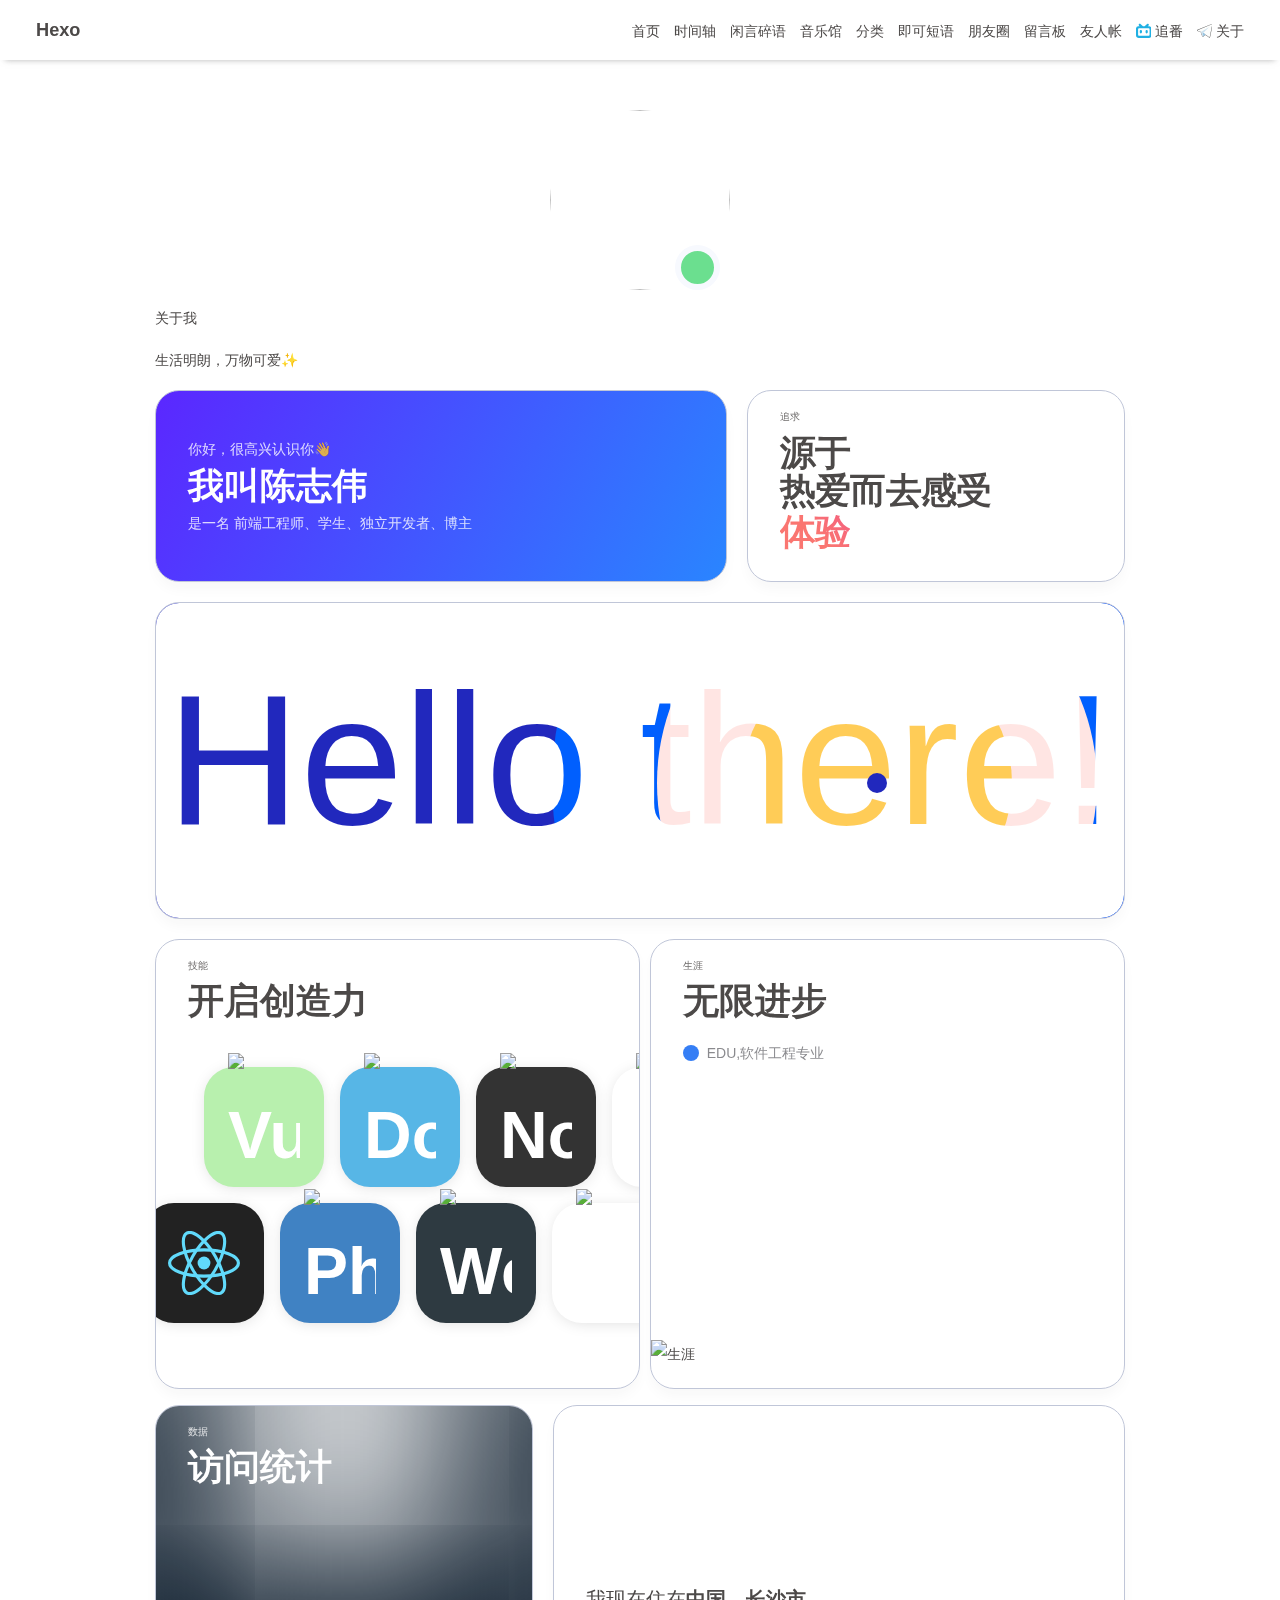
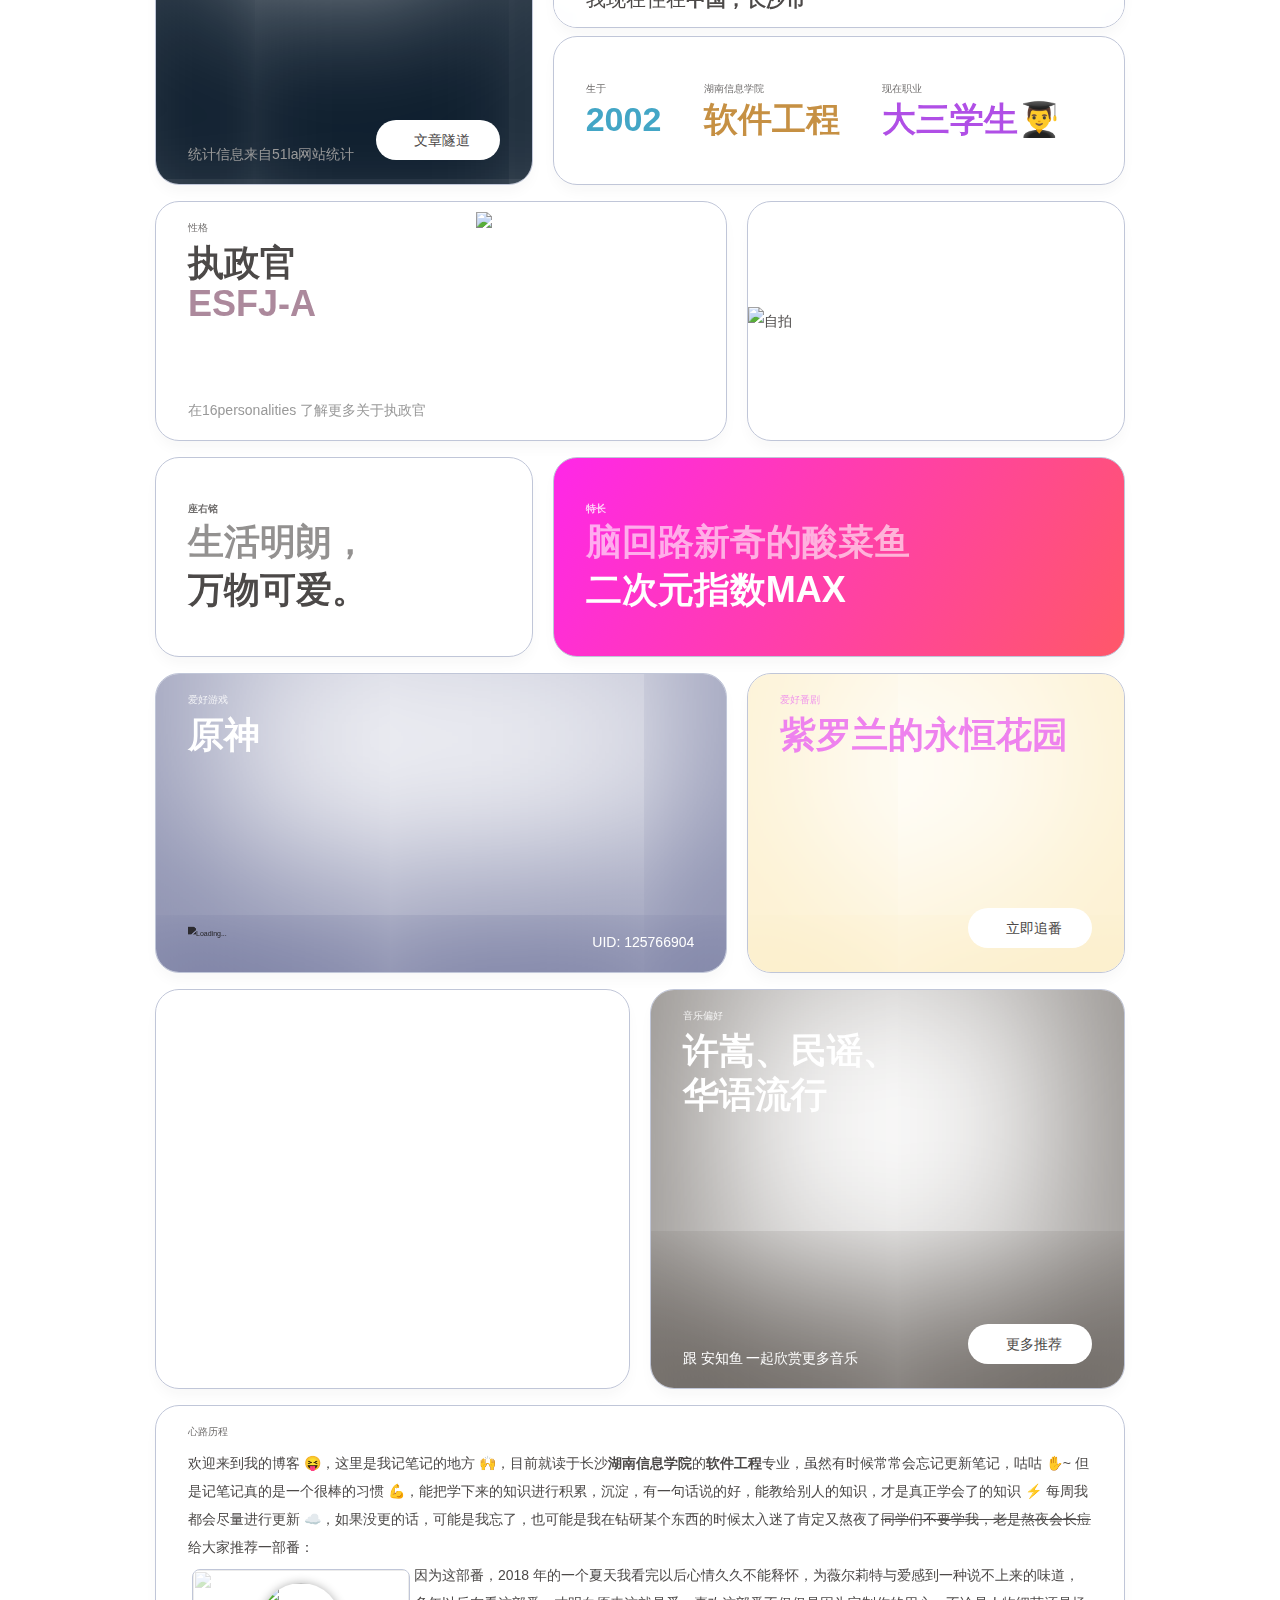
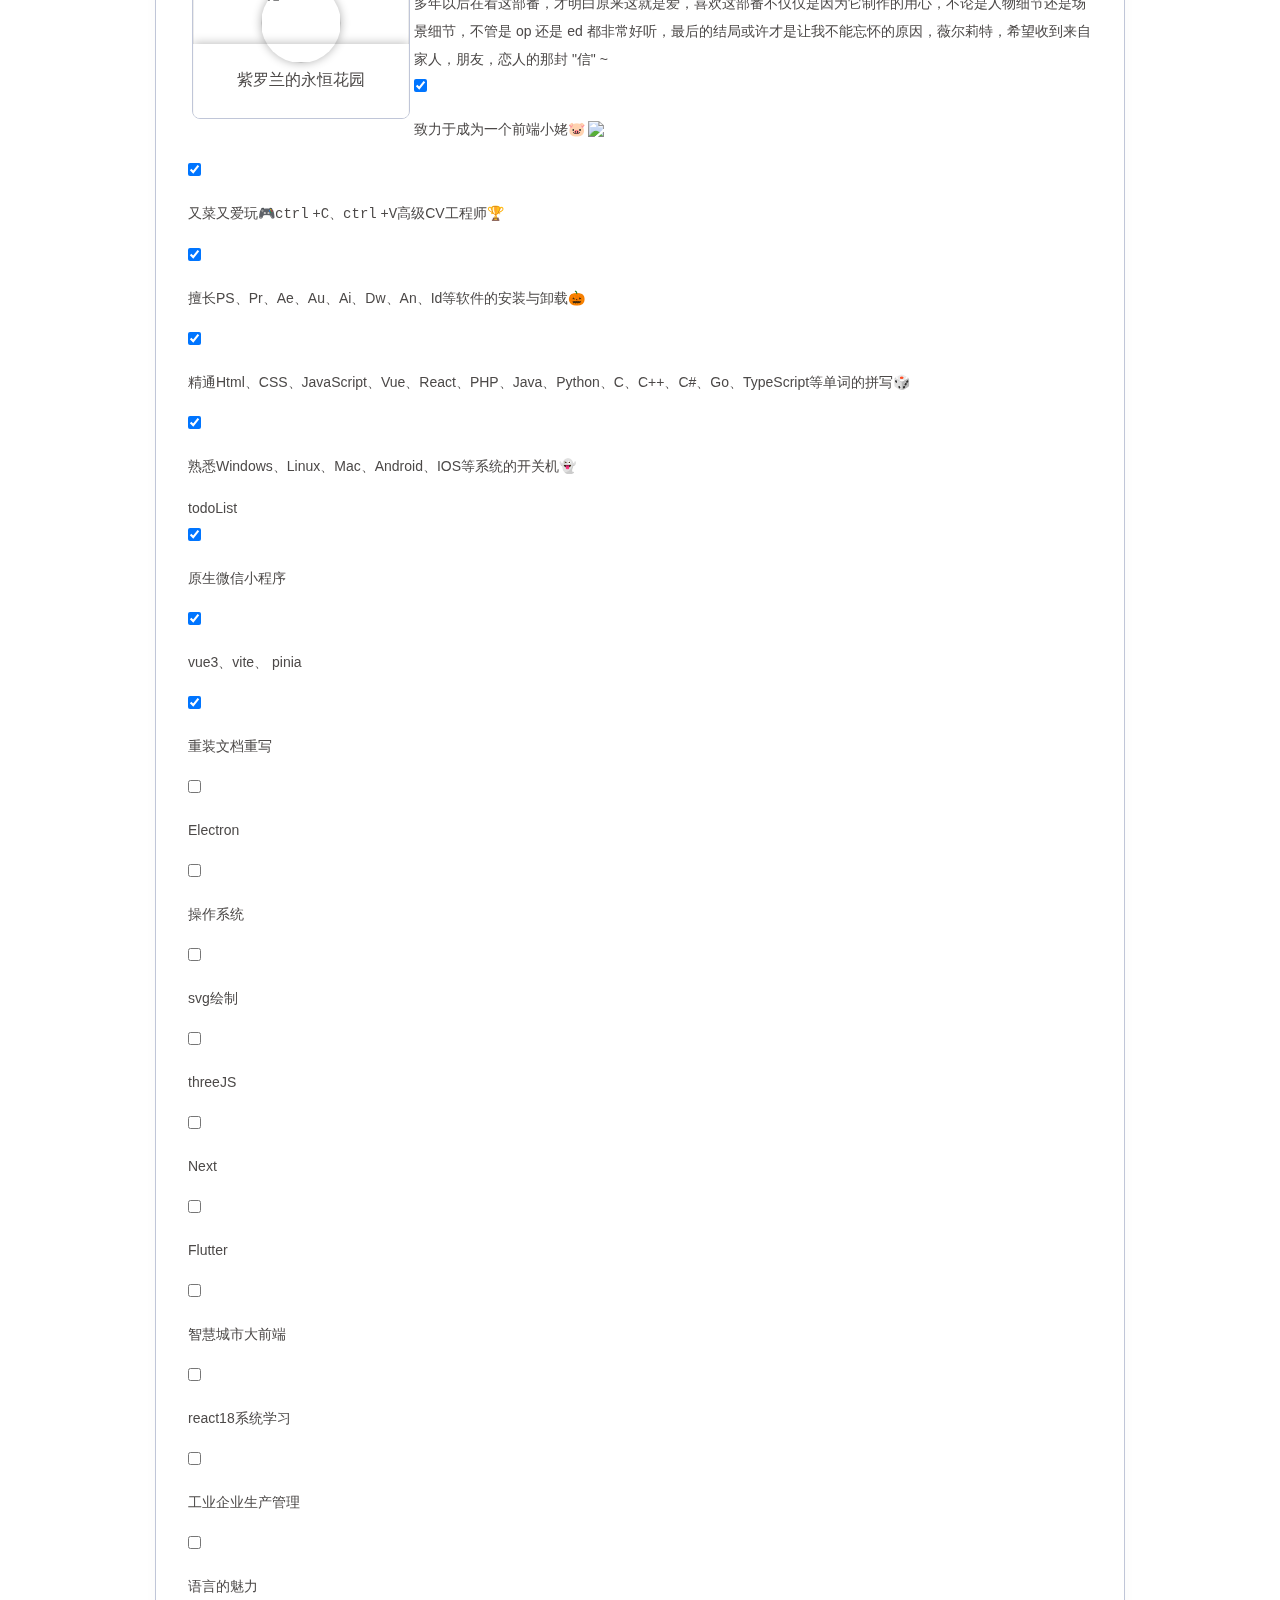
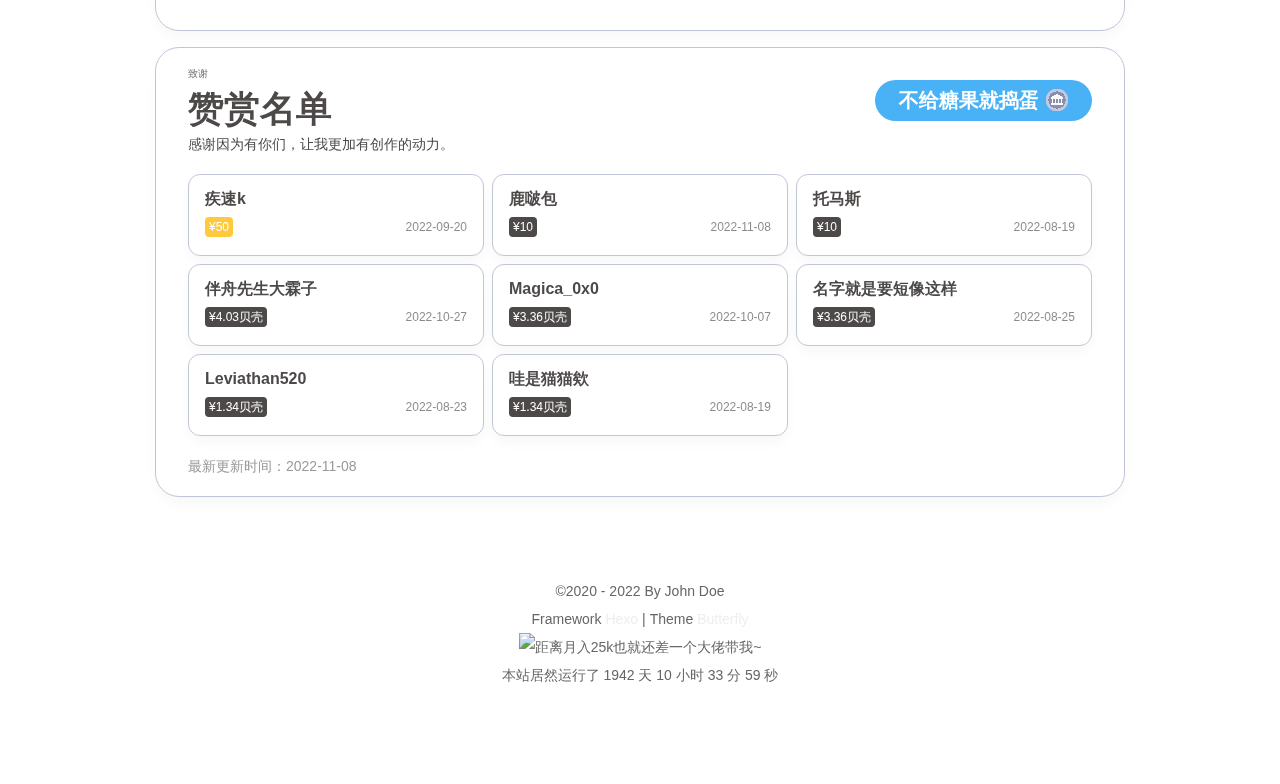
==== commit 17f52ecb: "Site updated: 2022-11-26 10:23:59" ====
--- a/about/index.html
+++ b/about/index.html
@@ -139,10 +139,10 @@
       }
     }
     detectApple()
-    })(window)</script><link rel="stylesheet" href="\css\mouse.css"><link rel="stylesheet" href="\css\zhheocar.css"><link rel="stylesheet" href="\css\loading-img.css"><link rel="stylesheet" href="\css\progress_bar.css"><link rel="stylesheet" href="\css\color.css"><link rel="stylesheet" href="/css/custom.css" media="defer" onload="this.media='all'"><link rel="stylesheet" href="/css/custom.css""><link rel="stylesheet" href="https://cdn.cbd.int/qweather-icons@1.1.1/font/qweather-icons.css"><link rel="stylesheet" href="/css/rightmenu.css"><link rel="stylesheet" href="/css/iconfont.css"><link rel="stylesheet" href="https://cdn.jsdelivr.net/gh/zhheo/JS-Heo@master/mainColor/heoMainColor.css"><link rel="stylesheet" href="https://cdn.jsdelivr.net/gh/zhheo/JS-Heo@main/tag-link/tag-link.css"><link rel="stylesheet" href="/css/essay_page/home_essay_bar.css"><link rel="stylesheet" href="https://npm.elemecdn.com/hexo-butterfly-swiper-anzhiyu@1.0.4/lib/swiper.min.css"><link rel="stylesheet" href="/css/essay_page/essay_page.css"><!-- hexo injector head_end start --><link rel="stylesheet" href="https://cdn.cbd.int/hexo-butterfly-categories-card@1.0.0/lib/categorybar.css"><link rel="stylesheet" href="https://cdn.jsdelivr.net/gh/Zfour/Butterfly-double-row-display@1.00/cardlistpost.min.css"/>
+    })(window)</script><link rel="stylesheet" href="\css\mouse.css"><link rel="stylesheet" href="\css\zhheocar.css"><link rel="stylesheet" href="\css\loading-img.css"><link rel="stylesheet" href="\css\progress_bar.css"><link rel="stylesheet" href="\css\color.css"><link rel="stylesheet" href="/css/custom.css" media="defer" onload="this.media='all'"><link rel="stylesheet" href="/css/custom.css""><link rel="stylesheet" href="https://cdn.cbd.int/qweather-icons@1.1.1/font/qweather-icons.css"><link rel="stylesheet" href="/css/rightmenu.css"><link rel="stylesheet" href="/css/iconfont.css"><link rel="stylesheet" href="https://cdn.jsdelivr.net/gh/zhheo/JS-Heo@master/mainColor/heoMainColor.css"><link rel="stylesheet" href="https://cdn.jsdelivr.net/gh/zhheo/JS-Heo@main/tag-link/tag-link.css"><link rel="stylesheet" href="/css/essay_page/home_essay_bar.css"><link rel="stylesheet" href="https://npm.elemecdn.com/hexo-butterfly-swiper-anzhiyu@1.0.4/lib/swiper.min.css"><link rel="stylesheet" href="/css/essay_page/essay_page.css"><!-- hexo injector head_end start --><link rel="stylesheet" href="https://cdn.jsdelivr.net/gh/Zfour/Butterfly-double-row-display@1.00/cardlistpost.min.css"/>
 <style>#recent-posts > .recent-post-item >.recent-post-info > .article-meta-wrap > .tags:before {content:"\A";
   white-space: pre;}#recent-posts > .recent-post-item >.recent-post-info > .article-meta-wrap > .tags > .article-meta__separator{display:none}</style>
-<link rel="stylesheet" href="https://cdn.cbd.int/hexo-butterfly-clock-anzhiyu@1.1.6/lib/clock.min.css" /><link rel="stylesheet" href="https://npm.elemecdn.com/anzhiyu-blog@2.0.4/css/runtime/runtime.min.css" media="print" onload="this.media='all'"><link rel="stylesheet" href="https://cdn.cbd.int/hexo-butterfly-swiper-anzhiyu@1.0.4/lib/swiper.min.css" media="print" onload="this.media='all'"><link rel="stylesheet" href="https://cdn.cbd.int/hexo-butterfly-swiper-anzhiyu@1.0.4/lib/swiperstyle.css" media="print" onload="this.media='all'"><link rel="stylesheet" href="https://cdn.cbd.int/hexo-butterfly-tag-plugins-plus@latest/lib/assets/font-awesome-animation.min.css" media="defer" onload="this.media='all'"><link rel="stylesheet" href="https://cdn.cbd.int/hexo-butterfly-tag-plugins-plus@latest/lib/tag_plugins.css" media="defer" onload="this.media='all'"><script src="https://cdn.cbd.int/hexo-butterfly-tag-plugins-plus@latest/lib/assets/carousel-touch.js"></script><!-- hexo injector head_end end --><meta name="generator" content="Hexo 5.4.2"><link rel="alternate" href="/atom.xml" title="Hexo" type="application/atom+xml">
+<link rel="stylesheet" href="https://cdn.cbd.int/hexo-butterfly-categories-card@1.0.0/lib/categorybar.css"><link rel="stylesheet" href="https://cdn.cbd.int/hexo-butterfly-clock-anzhiyu@1.1.6/lib/clock.min.css" /><link rel="stylesheet" href="https://cdn.cbd.int/hexo-butterfly-swiper-anzhiyu@1.0.4/lib/swiper.min.css" media="print" onload="this.media='all'"><link rel="stylesheet" href="https://cdn.cbd.int/hexo-butterfly-swiper-anzhiyu@1.0.4/lib/swiperstyle.css" media="print" onload="this.media='all'"><link rel="stylesheet" href="https://npm.elemecdn.com/anzhiyu-blog@2.0.4/css/runtime/runtime.min.css" media="print" onload="this.media='all'"><link rel="stylesheet" href="https://cdn.cbd.int/hexo-butterfly-tag-plugins-plus@latest/lib/assets/font-awesome-animation.min.css" media="defer" onload="this.media='all'"><link rel="stylesheet" href="https://cdn.cbd.int/hexo-butterfly-tag-plugins-plus@latest/lib/tag_plugins.css" media="defer" onload="this.media='all'"><script src="https://cdn.cbd.int/hexo-butterfly-tag-plugins-plus@latest/lib/assets/carousel-touch.js"></script><!-- hexo injector head_end end --><meta name="generator" content="Hexo 5.4.2"><link rel="alternate" href="/atom.xml" title="Hexo" type="application/atom+xml">
 </head><body><div id="loading-box" onclick="document.getElementById(&quot;loading-box&quot;).classList.add(&quot;loaded&quot;)"><div class="loading-bg"><div class="loading-img"></div><div class="loading-image-dot"></div></div></div><script>const preloader = {
   endLoading: () => {
     document.body.style.overflow = 'auto';
@@ -379,6 +379,30 @@
     butterfly_clock_anzhiyu_injector_config();
   }
   </script><script src="https://widget.qweather.net/simple/static/js/he-simple-common.js?v=2.0"></script><script data-pjax src="https://cdn.cbd.int/hexo-butterfly-clock-anzhiyu@1.1.6/lib/clock.min.js"></script><script data-pjax>
+  function butterfly_swiper_injector_config(){
+    var parent_div_git = document.getElementById('recent-posts');
+    var item_html = '<div class="recent-post-item swiper_container_card" style="height: auto;width: 100%"><div id="random"><div id="random-banner"><canvas id="peoplecanvas"></canvas></div><a id="random-hover" style="width:100%;height:auto;" href="javascript:toRandomPost()" rel="external nofollow noreferrer" one-link-mark="yes"><i class="fa fa-paper-plane" style="margin-left:10px"></i><div style="margin-left:10px">随便逛逛<i class="fa-solid fa-arrow-right" style="margin-left:10px"></i></div></a></div><div class="blog-slider swiper-container-fade swiper-container-horizontal" id="swiper_container"><div class="blog-slider__wrp swiper-wrapper" style="transition-duration: 0ms;"><div class="blog-slider__item swiper-slide" style="width: 750px; opacity: 1; transform: translate3d(0px, 0px, 0px); transition-duration: 0ms;"><a class="blog-slider__img" onclick="pjax.loadUrl(&quot;posts/ddae.html&quot;);" href="javascript:void(0);" alt=""><img width="48" height="48" src="https://npm.elemecdn.com/anzhiyu-blog@1.1.6/img/post/blog-construct/banner.jpg" alt="" onerror="this.src=https://cdn.cbd.int/akilar-candyassets/image/loading.gif; this.onerror = null;"/></a><div class="blog-slider__content"><span class="blog-slider__code">2021-03-31</span><a class="blog-slider__title" onclick="pjax.loadUrl(&quot;posts/ddae.html&quot;);" href="javascript:void(0);" alt="">使用 Github Pages 和 Hexo 搭建自己的独立博客</a><div class="blog-slider__text">记录搭建博客的经历~</div><a class="blog-slider__button" onclick="pjax.loadUrl(&quot;posts/ddae.html&quot;);" href="javascript:void(0);" alt="">详情       </a></div></div><div class="blog-slider__item swiper-slide" style="width: 750px; opacity: 1; transform: translate3d(0px, 0px, 0px); transition-duration: 0ms;"><a class="blog-slider__img" onclick="pjax.loadUrl(&quot;posts/001e.html&quot;);" href="javascript:void(0);" alt=""><img width="48" height="48" src="https://npm.elemecdn.com/anzhiyu-blog@1.1.6/img/post/blog-construct/banner.jpg" alt="" onerror="this.src=https://cdn.cbd.int/akilar-candyassets/image/loading.gif; this.onerror = null;"/></a><div class="blog-slider__content"><span class="blog-slider__code">2021-03-31</span><a class="blog-slider__title" onclick="pjax.loadUrl(&quot;posts/001e.html&quot;);" href="javascript:void(0);" alt="">测试</a><div class="blog-slider__text">记录搭建博客的测试</div><a class="blog-slider__button" onclick="pjax.loadUrl(&quot;posts/001e.html&quot;);" href="javascript:void(0);" alt="">详情       </a></div></div></div><div class="blog-slider__pagination swiper-pagination-clickable swiper-pagination-bullets"></div></div></div>';
+    console.log('已挂载butterfly_swiper')
+    parent_div_git.insertAdjacentHTML("afterbegin",item_html)
+    }
+  var elist = 'undefined'.split(',');
+  var cpage = location.pathname;
+  var epage = '/';
+  var flag = 0;
+
+  for (var i=0;i<elist.length;i++){
+    if (cpage.includes(elist[i])){
+      flag++;
+    }
+  }
+
+  if ((epage ==='all')&&(flag == 0)){
+    butterfly_swiper_injector_config();
+  }
+  else if (epage === cpage){
+    butterfly_swiper_injector_config();
+  }
+  </script><script defer src="https://npm.elemecdn.com/anzhiyu-blog@1.1.6/js/swiper.min.js"></script><script defer data-pjax src="https://cdn.cbd.int/hexo-butterfly-swiper-anzhiyu@1.0.4/lib/swiper_init.js"></script><script data-pjax src="https://lf26-cdn-tos.bytecdntp.com/cdn/expire-1-M/gsap/3.9.1/gsap.min.js"></script><script defer src="https://npm.elemecdn.com/hexo-butterfly-swiper-anzhiyu@1.0.4/lib/people.min.js"></script><script async src="/anzhiyu/random.js"></script><script data-pjax>
   function butterfly_footer_beautify_injector_config(){
     var parent_div_git = document.getElementById('footer-wrap');
     var item_html = '<div id="workboard"></div><p id="ghbdages"><a class="github-badge" target="_blank" href="https://hexo.io/" style="margin-inline:5px" data-title="博客框架为Hexo_v5.4.0" title=""><img src="https://img.shields.io/badge/Frame-Hexo-blue?style=flat&amp;logo=hexo" alt=""/></a><a class="github-badge" target="_blank" href="https://butterfly.js.org/" style="margin-inline:5px" data-title="主题版本Butterfly_v4.2.2" title=""><img src="https://img.shields.io/badge/Theme-Butterfly-6513df?style=flat&amp;logo=bitdefender" alt=""/></a><a class="github-badge" target="_blank" href="https://www.jsdelivr.com/" style="margin-inline:5px" data-title="本站使用JsDelivr为静态资源提供CDN加速" title=""><img src="https://img.shields.io/badge/CDN-jsDelivr-orange?style=flat&amp;logo=jsDelivr" alt=""/></a><a class="github-badge" target="_blank" href="https://beian.miit.gov.cn/#/Integrated/index" style="margin-inline:5px" data-title="本站已在湘进行备案" title=""><img src="https://img.shields.io/badge/湘ICP备-2022004213号-e1d492?style=flat&amp;logo=[data-uri]" alt=""/></a><a class="github-badge" target="_blank" href="https://github.com/" style="margin-inline:5px" data-title="本站项目由Github托管" title=""><img src="https://img.shields.io/badge/Source-Github-d021d6?style=flat&amp;logo=GitHub" alt=""/></a><a class="github-badge" target="_blank" href="http://creativecommons.org/licenses/by-nc-sa/4.0/" style="margin-inline:5px" data-title="本站采用知识共享署名-非商业性使用-相同方式共享4.0国际许可协议进行许可" title=""><img src="https://img.shields.io/badge/Copyright-BY--NC--SA%204.0-d42328?style=flat&amp;logo=Claris" alt=""/></a></p>';
@@ -402,28 +426,4 @@
   else if (epage === cpage){
     butterfly_footer_beautify_injector_config();
   }
-  </script><script async src="https://npm.elemecdn.com/anzhiyu-blog@2.0.4/js/runtime/runtime.min.js"></script><script data-pjax>
-  function butterfly_swiper_injector_config(){
-    var parent_div_git = document.getElementById('recent-posts');
-    var item_html = '<div class="recent-post-item swiper_container_card" style="height: auto;width: 100%"><div id="random"><div id="random-banner"><canvas id="peoplecanvas"></canvas></div><a id="random-hover" style="width:100%;height:auto;" href="javascript:toRandomPost()" rel="external nofollow noreferrer" one-link-mark="yes"><i class="fa fa-paper-plane" style="margin-left:10px"></i><div style="margin-left:10px">随便逛逛<i class="fa-solid fa-arrow-right" style="margin-left:10px"></i></div></a></div><div class="blog-slider swiper-container-fade swiper-container-horizontal" id="swiper_container"><div class="blog-slider__wrp swiper-wrapper" style="transition-duration: 0ms;"><div class="blog-slider__item swiper-slide" style="width: 750px; opacity: 1; transform: translate3d(0px, 0px, 0px); transition-duration: 0ms;"><a class="blog-slider__img" onclick="pjax.loadUrl(&quot;posts/ddae.html&quot;);" href="javascript:void(0);" alt=""><img width="48" height="48" src="https://npm.elemecdn.com/anzhiyu-blog@1.1.6/img/post/blog-construct/banner.jpg" alt="" onerror="this.src=https://cdn.cbd.int/akilar-candyassets/image/loading.gif; this.onerror = null;"/></a><div class="blog-slider__content"><span class="blog-slider__code">2021-03-31</span><a class="blog-slider__title" onclick="pjax.loadUrl(&quot;posts/ddae.html&quot;);" href="javascript:void(0);" alt="">使用 Github Pages 和 Hexo 搭建自己的独立博客</a><div class="blog-slider__text">记录搭建博客的经历~</div><a class="blog-slider__button" onclick="pjax.loadUrl(&quot;posts/ddae.html&quot;);" href="javascript:void(0);" alt="">详情       </a></div></div><div class="blog-slider__item swiper-slide" style="width: 750px; opacity: 1; transform: translate3d(0px, 0px, 0px); transition-duration: 0ms;"><a class="blog-slider__img" onclick="pjax.loadUrl(&quot;posts/001e.html&quot;);" href="javascript:void(0);" alt=""><img width="48" height="48" src="https://npm.elemecdn.com/anzhiyu-blog@1.1.6/img/post/blog-construct/banner.jpg" alt="" onerror="this.src=https://cdn.cbd.int/akilar-candyassets/image/loading.gif; this.onerror = null;"/></a><div class="blog-slider__content"><span class="blog-slider__code">2021-03-31</span><a class="blog-slider__title" onclick="pjax.loadUrl(&quot;posts/001e.html&quot;);" href="javascript:void(0);" alt="">测试</a><div class="blog-slider__text">记录搭建博客的测试</div><a class="blog-slider__button" onclick="pjax.loadUrl(&quot;posts/001e.html&quot;);" href="javascript:void(0);" alt="">详情       </a></div></div></div><div class="blog-slider__pagination swiper-pagination-clickable swiper-pagination-bullets"></div></div></div>';
-    console.log('已挂载butterfly_swiper')
-    parent_div_git.insertAdjacentHTML("afterbegin",item_html)
-    }
-  var elist = 'undefined'.split(',');
-  var cpage = location.pathname;
-  var epage = '/';
-  var flag = 0;
-
-  for (var i=0;i<elist.length;i++){
-    if (cpage.includes(elist[i])){
-      flag++;
-    }
-  }
-
-  if ((epage ==='all')&&(flag == 0)){
-    butterfly_swiper_injector_config();
-  }
-  else if (epage === cpage){
-    butterfly_swiper_injector_config();
-  }
-  </script><script defer src="https://npm.elemecdn.com/anzhiyu-blog@1.1.6/js/swiper.min.js"></script><script defer data-pjax src="https://cdn.cbd.int/hexo-butterfly-swiper-anzhiyu@1.0.4/lib/swiper_init.js"></script><script data-pjax src="https://lf26-cdn-tos.bytecdntp.com/cdn/expire-1-M/gsap/3.9.1/gsap.min.js"></script><script defer src="https://npm.elemecdn.com/hexo-butterfly-swiper-anzhiyu@1.0.4/lib/people.min.js"></script><script async src="/anzhiyu/random.js"></script><script async src="/js/ali_font.js"></script><!-- hexo injector body_end end --></body></html>+  </script><script async src="https://npm.elemecdn.com/anzhiyu-blog@2.0.4/js/runtime/runtime.min.js"></script><script async src="/js/ali_font.js"></script><!-- hexo injector body_end end --></body></html>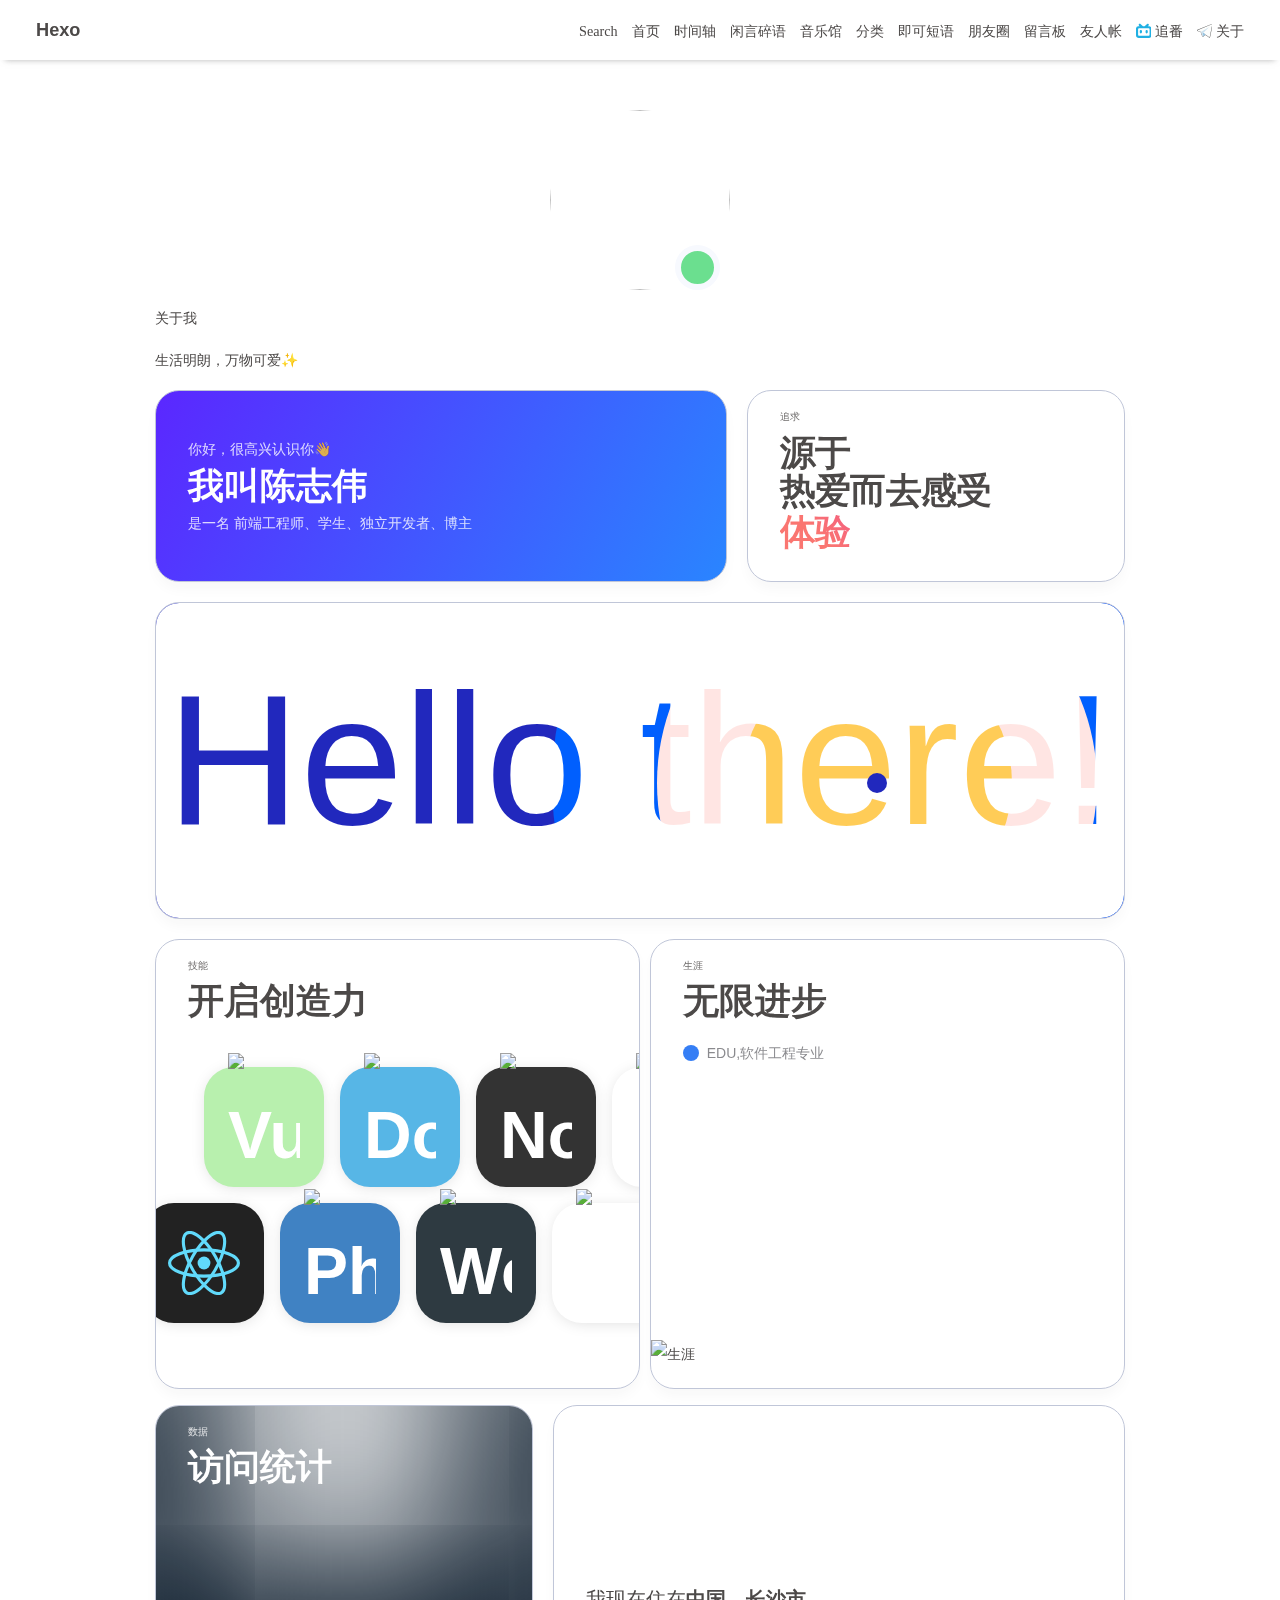
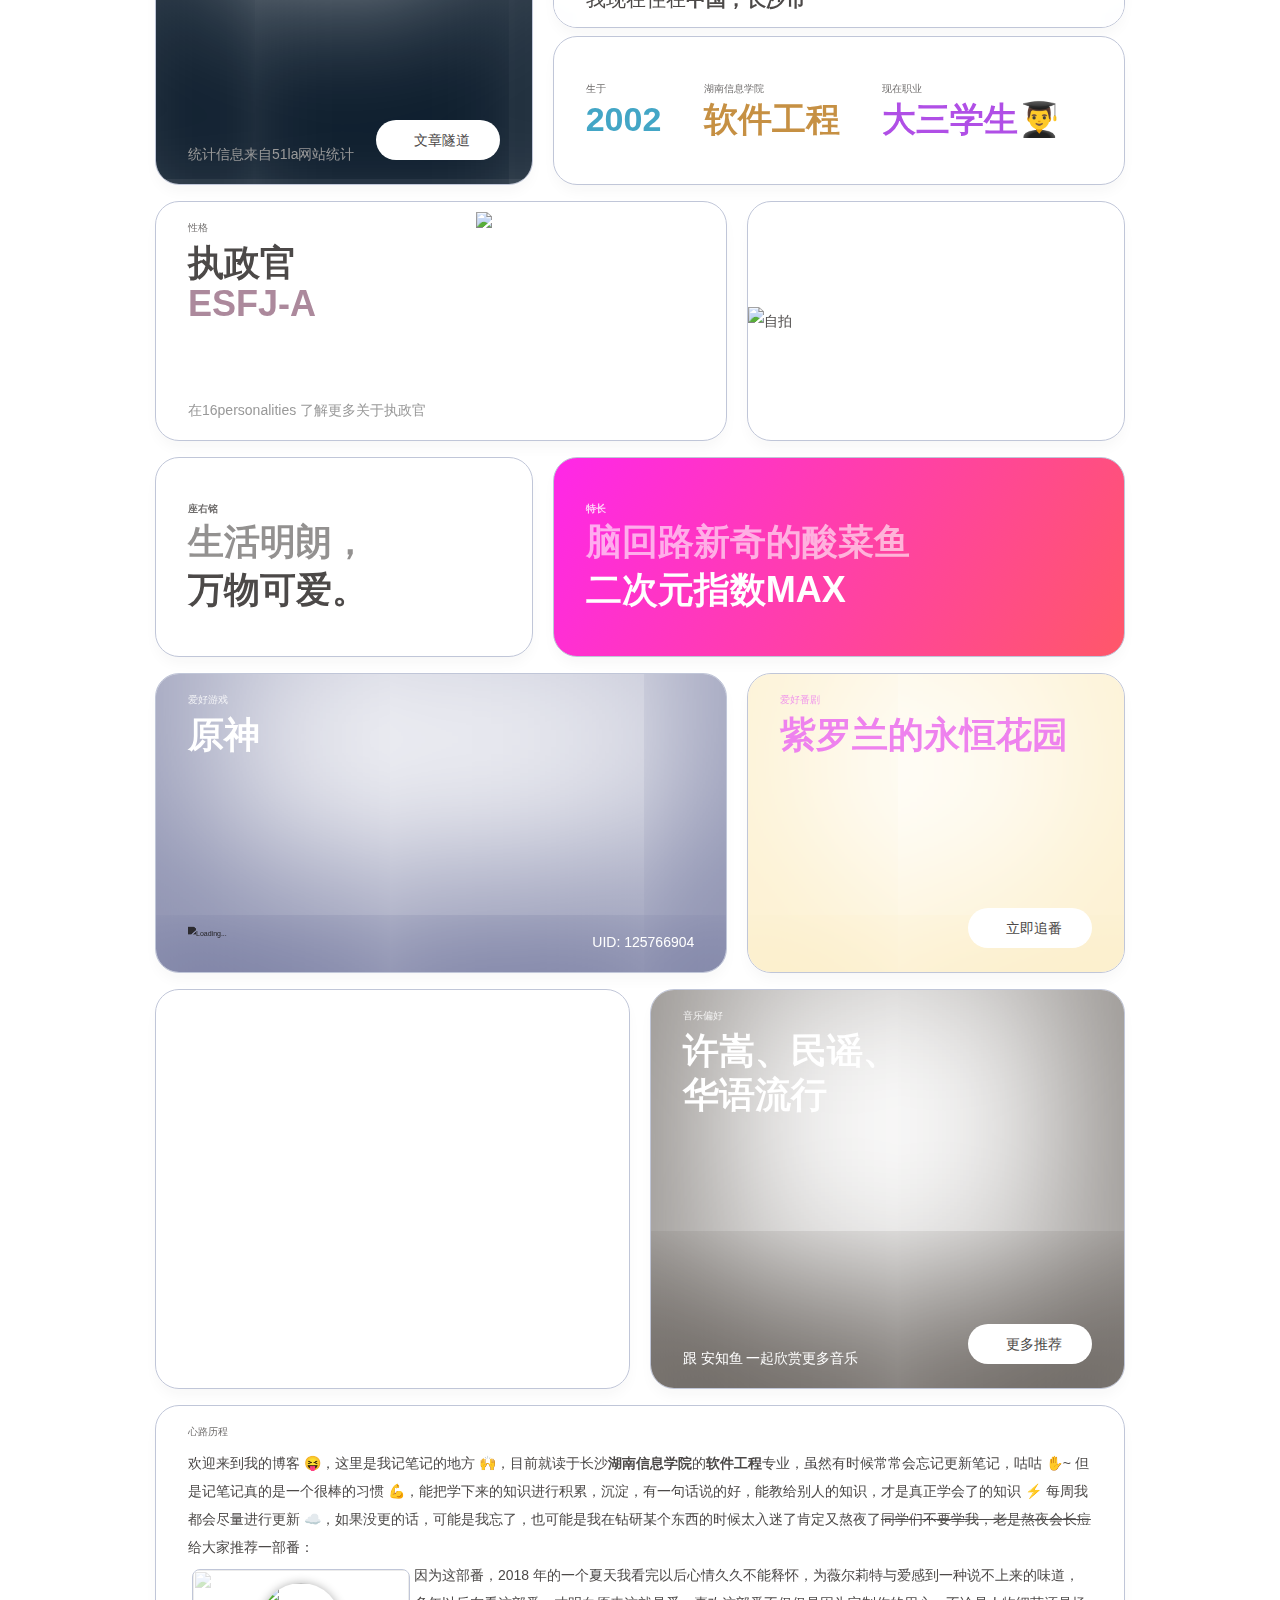
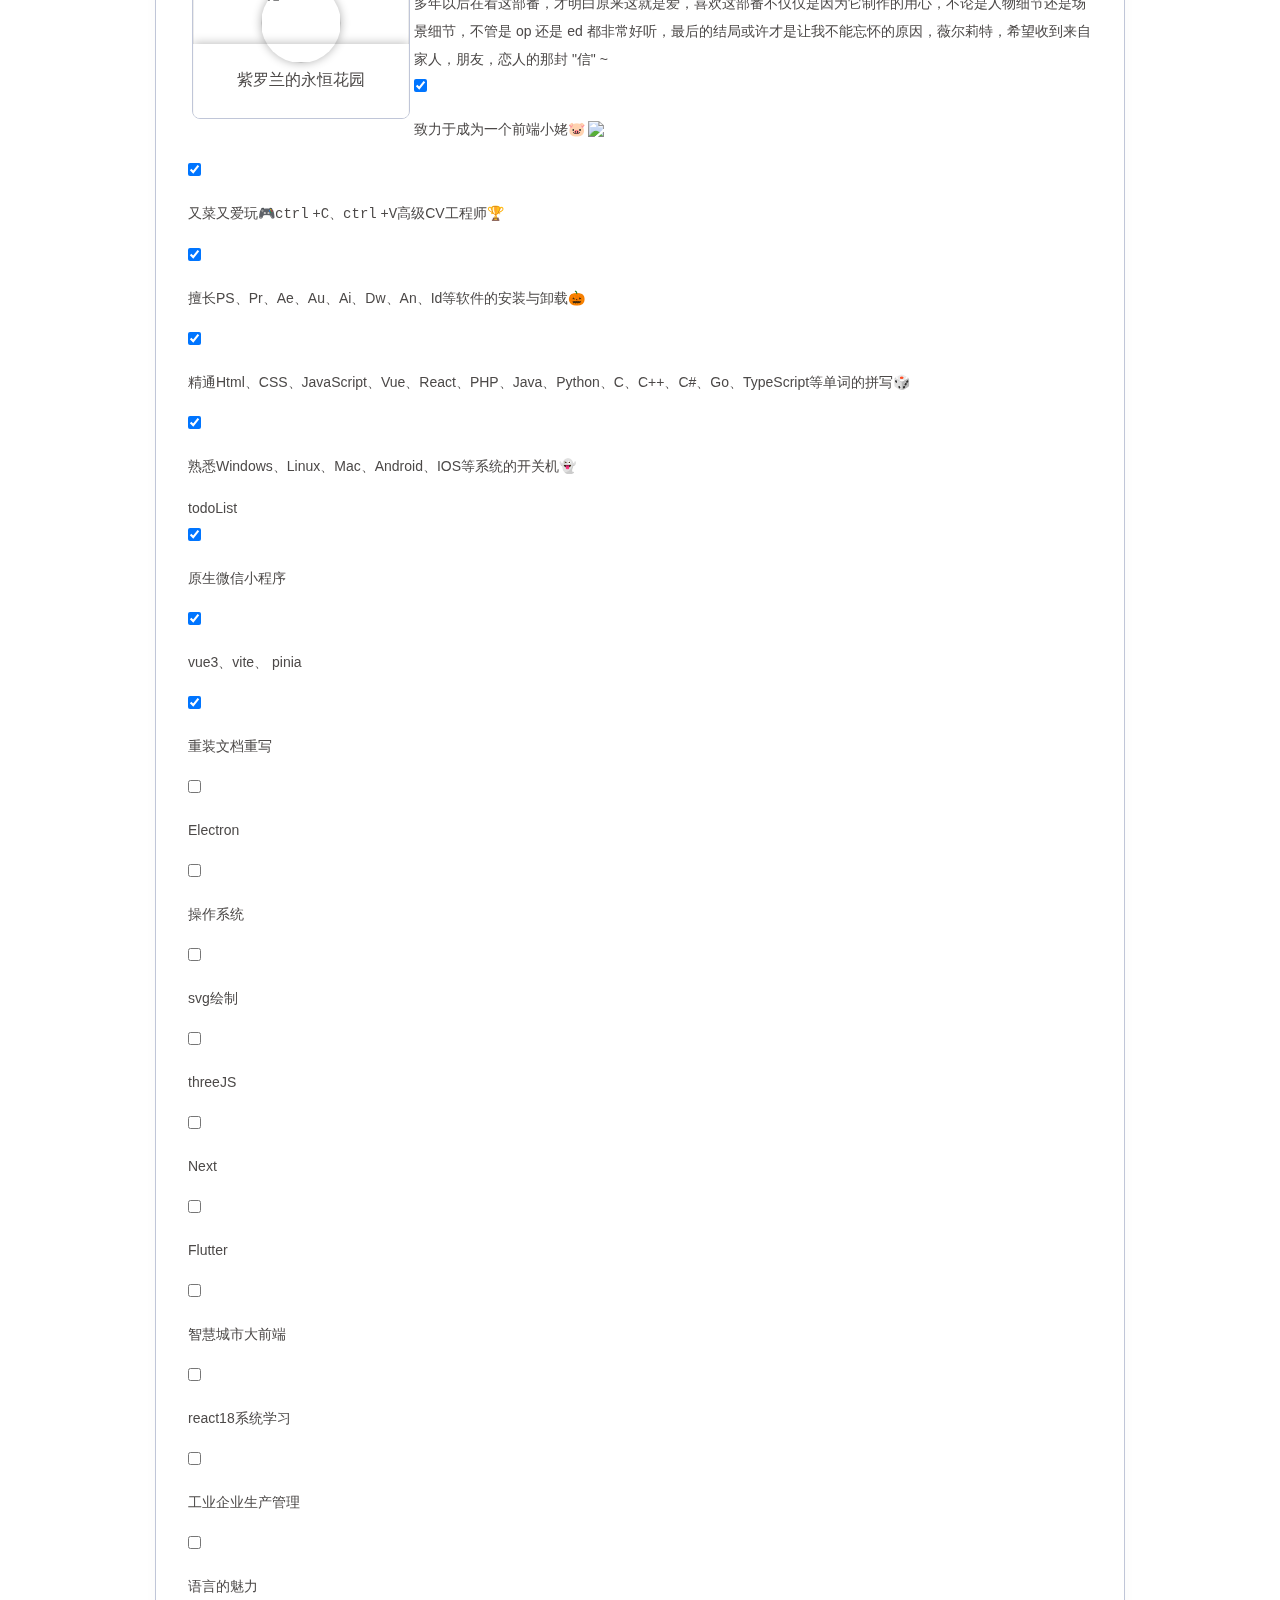
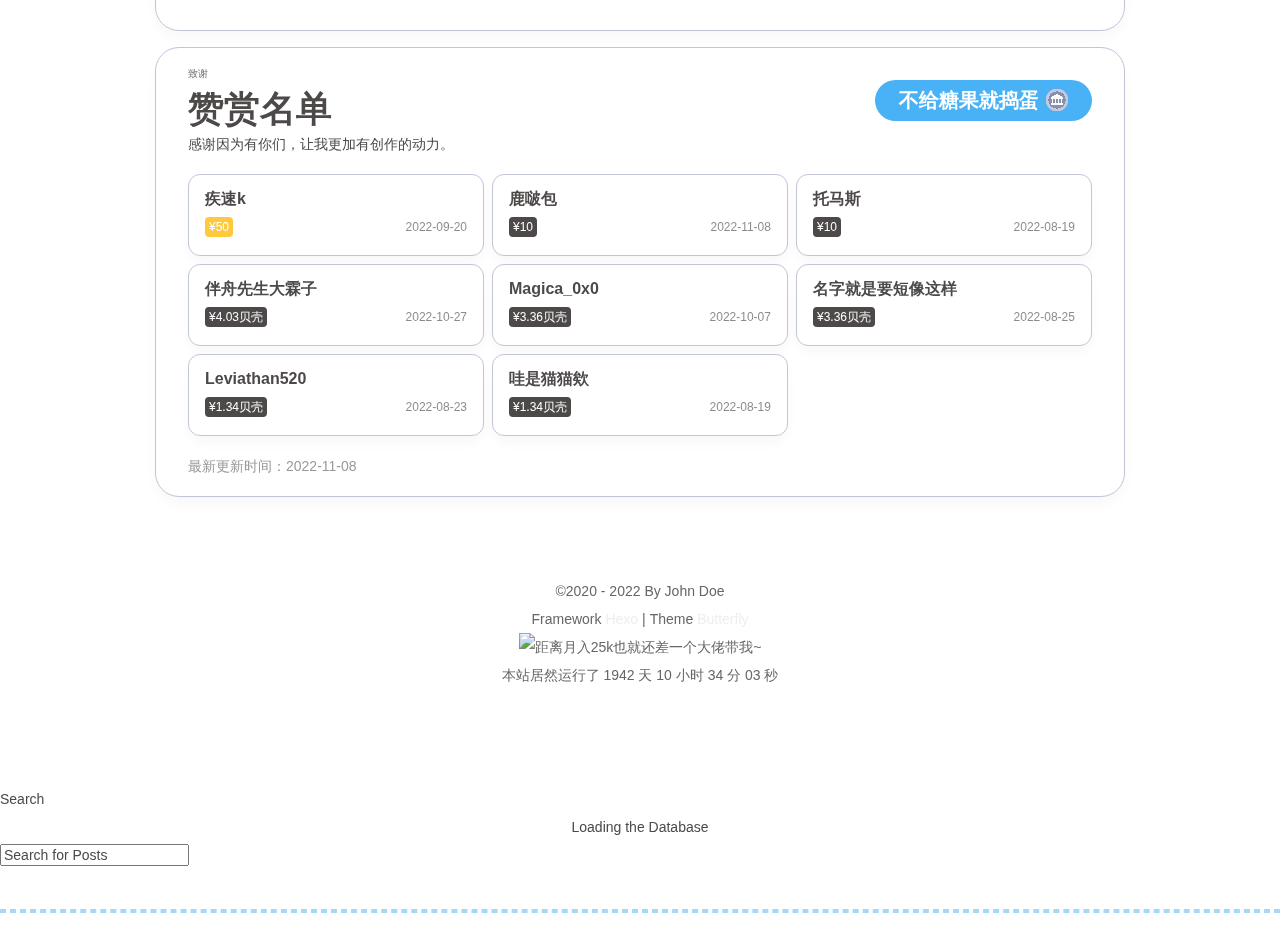
==== commit d20c644c: "Site updated: 2022-11-27 01:55:38" ====
--- a/about/index.html
+++ b/about/index.html
@@ -8,10 +8,10 @@
 <meta property="article:modified_time" content="2022-11-26T01:07:24.230Z">
 <meta property="article:author" content="John Doe">
 <meta name="twitter:card" content="summary">
-<meta name="twitter:image" content="https://i.loli.net/2020/05/01/gkihqEjXxJ5UZ1C.jpg"><link rel="shortcut icon" href="/img/favicon.png"><link rel="canonical" href="http://example.com/about/"><link rel="preconnect" href="//cdn.jsdelivr.net"/><link rel="preconnect" href="//busuanzi.ibruce.info"/><link rel="stylesheet" href="/css/index.css"><link rel="stylesheet" href="https://cdn.jsdelivr.net/npm/@fortawesome/fontawesome-free/css/all.min.css" media="print" onload="this.media='all'"><link rel="stylesheet" href="https://cdn.jsdelivr.net/npm/@fancyapps/ui/dist/fancybox.min.css" media="print" onload="this.media='all'"><script>const GLOBAL_CONFIG = { 
+<meta name="twitter:image" content="https://i.loli.net/2020/05/01/gkihqEjXxJ5UZ1C.jpg"><link rel="shortcut icon" href="/img/og.jpg"><link rel="canonical" href="http://example.com/about/"><link rel="preconnect" href="//cdn.jsdelivr.net"/><link rel="preconnect" href="//busuanzi.ibruce.info"/><link rel="stylesheet" href="/css/index.css"><link rel="stylesheet" href="https://cdn.jsdelivr.net/npm/@fortawesome/fontawesome-free/css/all.min.css" media="print" onload="this.media='all'"><link rel="stylesheet" href="https://cdn.jsdelivr.net/npm/@fancyapps/ui/dist/fancybox.min.css" media="print" onload="this.media='all'"><script>const GLOBAL_CONFIG = { 
   root: '/',
   algolia: undefined,
-  localSearch: undefined,
+  localSearch: {"path":"/search.xml","preload":false,"languages":{"hits_empty":"We didn't find any results for the search: ${query}"}},
   translate: undefined,
   noticeOutdate: undefined,
   highlight: {"plugin":"highlighjs","highlightCopy":true,"highlightLang":true,"highlightHeightLimit":false},
@@ -139,10 +139,10 @@
       }
     }
     detectApple()
-    })(window)</script><link rel="stylesheet" href="\css\mouse.css"><link rel="stylesheet" href="\css\zhheocar.css"><link rel="stylesheet" href="\css\loading-img.css"><link rel="stylesheet" href="\css\progress_bar.css"><link rel="stylesheet" href="\css\color.css"><link rel="stylesheet" href="/css/custom.css" media="defer" onload="this.media='all'"><link rel="stylesheet" href="/css/custom.css""><link rel="stylesheet" href="https://cdn.cbd.int/qweather-icons@1.1.1/font/qweather-icons.css"><link rel="stylesheet" href="/css/rightmenu.css"><link rel="stylesheet" href="/css/iconfont.css"><link rel="stylesheet" href="https://cdn.jsdelivr.net/gh/zhheo/JS-Heo@master/mainColor/heoMainColor.css"><link rel="stylesheet" href="https://cdn.jsdelivr.net/gh/zhheo/JS-Heo@main/tag-link/tag-link.css"><link rel="stylesheet" href="/css/essay_page/home_essay_bar.css"><link rel="stylesheet" href="https://npm.elemecdn.com/hexo-butterfly-swiper-anzhiyu@1.0.4/lib/swiper.min.css"><link rel="stylesheet" href="/css/essay_page/essay_page.css"><!-- hexo injector head_end start --><link rel="stylesheet" href="https://cdn.jsdelivr.net/gh/Zfour/Butterfly-double-row-display@1.00/cardlistpost.min.css"/>
+    })(window)</script><link rel="stylesheet" href="\css\zhheocar.css"><link rel="stylesheet" href="\css\loading-img.css"><link rel="stylesheet" href="\css\progress_bar.css"><link rel="stylesheet" href="\css\color.css"><link rel="stylesheet" href="/css/custom.css" media="defer" onload="this.media='all'"><link rel="stylesheet" href="/css/custom.css""><link rel="stylesheet" href="https://cdn.cbd.int/qweather-icons@1.1.1/font/qweather-icons.css"><link rel="stylesheet" href="/css/rightmenu.css"><link rel="stylesheet" href="/css/iconfont.css"><link rel="stylesheet" href="https://cdn.jsdelivr.net/gh/zhheo/JS-Heo@master/mainColor/heoMainColor.css"><link rel="stylesheet" href="https://cdn.jsdelivr.net/gh/zhheo/JS-Heo@main/tag-link/tag-link.css"><link rel="stylesheet" href="/css/essay_page/home_essay_bar.css"><link rel="stylesheet" href="https://npm.elemecdn.com/hexo-butterfly-swiper-anzhiyu@1.0.4/lib/swiper.min.css"><link rel="stylesheet" href="/css/essay_page/essay_page.css"><!-- hexo injector head_end start --><link rel="stylesheet" href="https://cdn.jsdelivr.net/gh/Zfour/Butterfly-double-row-display@1.00/cardlistpost.min.css"/>
 <style>#recent-posts > .recent-post-item >.recent-post-info > .article-meta-wrap > .tags:before {content:"\A";
   white-space: pre;}#recent-posts > .recent-post-item >.recent-post-info > .article-meta-wrap > .tags > .article-meta__separator{display:none}</style>
-<link rel="stylesheet" href="https://cdn.cbd.int/hexo-butterfly-categories-card@1.0.0/lib/categorybar.css"><link rel="stylesheet" href="https://cdn.cbd.int/hexo-butterfly-clock-anzhiyu@1.1.6/lib/clock.min.css" /><link rel="stylesheet" href="https://cdn.cbd.int/hexo-butterfly-swiper-anzhiyu@1.0.4/lib/swiper.min.css" media="print" onload="this.media='all'"><link rel="stylesheet" href="https://cdn.cbd.int/hexo-butterfly-swiper-anzhiyu@1.0.4/lib/swiperstyle.css" media="print" onload="this.media='all'"><link rel="stylesheet" href="https://npm.elemecdn.com/anzhiyu-blog@2.0.4/css/runtime/runtime.min.css" media="print" onload="this.media='all'"><link rel="stylesheet" href="https://cdn.cbd.int/hexo-butterfly-tag-plugins-plus@latest/lib/assets/font-awesome-animation.min.css" media="defer" onload="this.media='all'"><link rel="stylesheet" href="https://cdn.cbd.int/hexo-butterfly-tag-plugins-plus@latest/lib/tag_plugins.css" media="defer" onload="this.media='all'"><script src="https://cdn.cbd.int/hexo-butterfly-tag-plugins-plus@latest/lib/assets/carousel-touch.js"></script><!-- hexo injector head_end end --><meta name="generator" content="Hexo 5.4.2"><link rel="alternate" href="/atom.xml" title="Hexo" type="application/atom+xml">
+<link rel="stylesheet" href="https://cdn.cbd.int/hexo-butterfly-categories-card@1.0.0/lib/categorybar.css"><link rel="stylesheet" href="https://cdn.cbd.int/hexo-butterfly-swiper-anzhiyu@1.0.4/lib/swiper.min.css" media="print" onload="this.media='all'"><link rel="stylesheet" href="https://cdn.cbd.int/hexo-butterfly-swiper-anzhiyu@1.0.4/lib/swiperstyle.css" media="print" onload="this.media='all'"><link rel="stylesheet" href="https://npm.elemecdn.com/anzhiyu-blog@2.0.4/css/runtime/runtime.min.css" media="print" onload="this.media='all'"><link rel="stylesheet" href="https://cdn.cbd.int/hexo-butterfly-tag-plugins-plus@latest/lib/assets/font-awesome-animation.min.css" media="defer" onload="this.media='all'"><link rel="stylesheet" href="https://cdn.cbd.int/hexo-butterfly-tag-plugins-plus@latest/lib/tag_plugins.css" media="defer" onload="this.media='all'"><script src="https://cdn.cbd.int/hexo-butterfly-tag-plugins-plus@latest/lib/assets/carousel-touch.js"></script><!-- hexo injector head_end end --><meta name="generator" content="Hexo 5.4.2"><link rel="alternate" href="/atom.xml" title="Hexo" type="application/atom+xml">
 </head><body><div id="loading-box" onclick="document.getElementById(&quot;loading-box&quot;).classList.add(&quot;loaded&quot;)"><div class="loading-bg"><div class="loading-img"></div><div class="loading-image-dot"></div></div></div><script>const preloader = {
   endLoading: () => {
     document.body.style.overflow = 'auto';
@@ -159,8 +159,8 @@
 if (true) {
   document.addEventListener('pjax:send', () => { preloader.initLoading() })
   document.addEventListener('pjax:complete', () => { preloader.endLoading() })
-}</script><link rel="stylesheet" href="/css/progress_bar.css"/><script src="https://cdn.jsdelivr.net/npm/pace-js/pace.min.js"></script><div id="sidebar"><div id="menu-mask"></div><div id="sidebar-menus"><div class="avatar-img is-center"><img src="https://i.loli.net/2021/02/24/5O1day2nriDzjSu.png" onerror="onerror=null;src='/img/friend_404.gif'" alt="avatar"/></div><div class="sidebar-site-data site-data is-center"><a href="/archives/"><div class="headline">Articles</div><div class="length-num">2</div></a><a href="/tags/"><div class="headline">Tags</div><div class="length-num">1</div></a><a href="/categories/"><div class="headline">Categories</div><div class="length-num">0</div></a></div><hr/><div class="menus_items"><div class="menus_item"><a class="site-page faa-parent animated-hover" href="/"><i class="fa-fw fas fa-home faa-tada"></i><span> 首页</span></a></div><div class="menus_item"><a class="site-page faa-parent animated-hover" href="/archives/"><i class="fa-fw fas fa-archive faa-tada"></i><span> 时间轴</span></a></div><div class="menus_item"><a class="site-page faa-parent animated-hover" href="/artitalk/"><i class="fa-fw fas fa-comment-dots faa-tada"></i><span> 闲言碎语</span></a></div><div class="menus_item"><a class="site-page faa-parent animated-hover" href="/music/"><i class="fa-fw fas fa-music faa-tada"></i><span> 音乐馆</span></a></div><div class="menus_item"><a class="site-page faa-parent animated-hover" href="/categories/"><i class="fa-fw fas fa-folder-open faa-tada"></i><span> 分类</span></a></div><div class="menus_item"><a class="site-page faa-parent animated-hover" href="/essay/"><span> 即可短语</span></a></div><div class="menus_item"><a class="site-page faa-parent animated-hover" href="/fcircle/"><i class="fa-fw fab fa-artstation faa-tada"></i><span> 朋友圈</span></a></div><div class="menus_item"><a class="site-page faa-parent animated-hover" href="/comments/"><i class="fa-fw fas fa-envelope faa-tada"></i><span> 留言板</span></a></div><div class="menus_item"><a class="site-page faa-parent animated-hover" href="/link/"><i class="fa-fw fas fa-link faa-tada"></i><span> 友人帐</span></a></div><div class="menus_item"><a class="site-page faa-parent animated-hover" href="/bangumis/"><svg class="icon faa-tada" aria-hidden="true"><use xlink:href="#icon-bilibili1"></use></svg><span> 追番</span></a></div><div class="menus_item"><a class="site-page faa-parent animated-hover" href="/about/"><svg class="icon faa-tada" aria-hidden="true"><use xlink:href="#icon-zhifeiji"></use></svg><span> 关于</span></a></div></div></div></div><div class="page" id="body-wrap"><header class="not-top-img" id="page-header"><nav id="nav"><span id="blog_name"><a id="site-name" href="/">Hexo</a></span><div id="menus"><div class="menus_items"><div class="menus_item"><a class="site-page faa-parent animated-hover" href="/"><i class="fa-fw fas fa-home faa-tada"></i><span> 首页</span></a></div><div class="menus_item"><a class="site-page faa-parent animated-hover" href="/archives/"><i class="fa-fw fas fa-archive faa-tada"></i><span> 时间轴</span></a></div><div class="menus_item"><a class="site-page faa-parent animated-hover" href="/artitalk/"><i class="fa-fw fas fa-comment-dots faa-tada"></i><span> 闲言碎语</span></a></div><div class="menus_item"><a class="site-page faa-parent animated-hover" href="/music/"><i class="fa-fw fas fa-music faa-tada"></i><span> 音乐馆</span></a></div><div class="menus_item"><a class="site-page faa-parent animated-hover" href="/categories/"><i class="fa-fw fas fa-folder-open faa-tada"></i><span> 分类</span></a></div><div class="menus_item"><a class="site-page faa-parent animated-hover" href="/essay/"><span> 即可短语</span></a></div><div class="menus_item"><a class="site-page faa-parent animated-hover" href="/fcircle/"><i class="fa-fw fab fa-artstation faa-tada"></i><span> 朋友圈</span></a></div><div class="menus_item"><a class="site-page faa-parent animated-hover" href="/comments/"><i class="fa-fw fas fa-envelope faa-tada"></i><span> 留言板</span></a></div><div class="menus_item"><a class="site-page faa-parent animated-hover" href="/link/"><i class="fa-fw fas fa-link faa-tada"></i><span> 友人帐</span></a></div><div class="menus_item"><a class="site-page faa-parent animated-hover" href="/bangumis/"><svg class="icon faa-tada" aria-hidden="true"><use xlink:href="#icon-bilibili1"></use></svg><span> 追番</span></a></div><div class="menus_item"><a class="site-page faa-parent animated-hover" href="/about/"><svg class="icon faa-tada" aria-hidden="true"><use xlink:href="#icon-zhifeiji"></use></svg><span> 关于</span></a></div></div><div id="toggle-menu"><a class="site-page"><i class="fas fa-bars fa-fw"></i></a></div></div></nav></header><main class="layout hide-aside" id="content-inner"><div id="page"><h1 class="page-title">关于</h1><div id="about-page"><div class="author-box"><div class="author-img"><img class="no-lightbox" src="https://image.anzhiy.cn/adminuploads/1/2022/09/15/63232b7d91d22.jpg"></div><div class="image-dot"></div></div><p class="p center logo large">关于我</p><p class="p center small">生活明朗，万物可爱✨</p><div class="author-content"><div class="author-content-item myInfoAndSayHello"><div class="title1">你好，很高兴认识你👋</div><div class="title2">我叫<span class="inline-word">陈志伟</span></div><div class="title1">是一名 前端工程师、学生、独立开发者、<span class="inline-word">博主</span></div></div><div class="aboutsiteTips author-content-item"><div class="author-content-item-tips">追求</div><h2>源于<br>热爱而去<span class="inline-word">感受</span><div class="mask"><span class="first-tips">学习</span><span>生活</span><span data-up>程序</span><span data-show>体验</span></div></h2></div></div><div class="hello-about"><div class="cursor" style="translate:none;rotate:none;scale:none;transform:translate(721px,180px)"></div><div class="shapes"><div class="shape shape-1" style="translate:none;rotate:none;scale:none;transform:translate(721px,180px)"></div><div class="shape shape-2" style="translate:none;rotate:none;scale:none;transform:translate(721px,180px)"></div><div class="shape shape-3" style="translate:none;rotate:none;scale:none;transform:translate(721px,180px)"></div></div><div class="content"><h1>Hello there!</h1></div></div><div class="author-content"><div class="author-content-item skills"><div class="card-content"><div class="author-content-item-tips">技能</div><span class="author-content-item-title">开启创造力</span><div class="skills-style-group"><div class="tags-group-all"><div class="tags-group-wrapper"><div class="tags-group-icon-pair"><div class="tags-group-icon" style="background: #b8f0ae"><img class="no-lightbox" title="Vue" src="https://image.anzhiy.cn/adminuploads/1/2022/09/25/633001374747b.png"></div><div class="tags-group-icon" style="background: #222"><img class="no-lightbox" title="React" src="[data-uri]"></div></div><div class="tags-group-icon-pair"><div class="tags-group-icon" style="background: #57b6e6"><img class="no-lightbox" title="Docker" src="https://image.anzhiy.cn/adminuploads/1/2022/09/25/63300647df7fa.png"></div><div class="tags-group-icon" style="background: #4082c3"><img class="no-lightbox" title="Photoshop" src="https://image.anzhiy.cn/adminuploads/1/2022/09/25/63300647e1f10.png"></div></div><div class="tags-group-icon-pair"><div class="tags-group-icon" style="background: #333"><img class="no-lightbox" title="Node" src="https://npm.elemecdn.com/anzhiyu-blog@2.1.1/img/svg/node-logo.svg"></div><div class="tags-group-icon" style="background: #2e3a41"><img class="no-lightbox" title="Webpack" src="https://image.anzhiy.cn/adminuploads/1/2022/09/26/6330ff27e5c9b.png"></div></div><div class="tags-group-icon-pair"><div class="tags-group-icon" style="background: #fff"><img class="no-lightbox" title="Pinia" src="https://npm.elemecdn.com/anzhiyu-blog@2.0.8/img/svg/pinia-logo.svg"></div><div class="tags-group-icon" style="background: #fff"><img class="no-lightbox" title="Python" src="https://image.anzhiy.cn/adminuploads/1/2022/09/25/63300647dea51.png"></div></div><div class="tags-group-icon-pair"><div class="tags-group-icon" style="background: #937df7"><img class="no-lightbox" title="Vite" src="https://npm.elemecdn.com/anzhiyu-blog@2.0.8/img/svg/vite-logo.svg"></div><div class="tags-group-icon" style="background: #4499e4"><img class="no-lightbox" title="Flutter" src="https://image.anzhiy.cn/adminuploads/1/2022/09/25/633004063ff15.png"></div></div><div class="tags-group-icon-pair"><div class="tags-group-icon" style="background: #fff"><img class="no-lightbox" title="Java" src="https://image.anzhiy.cn/adminuploads/1/2022/09/25/633005bf0fd1e.jpg"></div><div class="tags-group-icon" style="background: #2c51db"><img class="no-lightbox" title="CSS3" src="https://image.anzhiy.cn/adminuploads/1/2022/09/25/633006cc55e07.png"></div></div><div class="tags-group-icon-pair"><div class="tags-group-icon" style="background: #f7cb4f"><img class="no-lightbox" title="JS" src="https://image.anzhiy.cn/adminuploads/1/2022/09/25/633006eee047b.png"></div><div class="tags-group-icon" style="background: #e9572b"><img class="no-lightbox" title="HTML" src="https://image.anzhiy.cn/adminuploads/1/2022/09/25/633006f9ab27d.png"></div></div><div class="tags-group-icon-pair"><div class="tags-group-icon" style="background: #df5b40"><img class="no-lightbox" title="Git" src="https://image.anzhiy.cn/adminuploads/1/2022/09/25/633006e37c7fd.webp"></div><div class="tags-group-icon" style="background: #e65164"><img class="no-lightbox" title="Apifox" src="https://image.anzhiy.cn/adminuploads/1/2022/09/25/633007087a4dc.webp"></div></div></div></div><div class="skills-list"><div class="skill-info"><div class="skill-icon" style="background: #b8f0ae"><img class="no-lightbox" title="Vue" src="https://image.anzhiy.cn/adminuploads/1/2022/09/25/633001374747b.png"></div><div class="skill-name"><span>Vue</span></div></div><div class="skill-info"><div class="skill-icon" style="background: #222"><img class="no-lightbox" title="React" src="[data-uri]"></div><div class="skill-name"><span>React</span></div></div><div class="skill-info"><div class="skill-icon" style="background: #57b6e6"><img class="no-lightbox" title="Docker" src="https://image.anzhiy.cn/adminuploads/1/2022/09/25/63300647df7fa.png"></div><div class="skill-name"><span>Docker</span></div></div><div class="skill-info"><div class="skill-icon" style="background: #4082c3"><img class="no-lightbox" title="Photoshop" src="https://image.anzhiy.cn/adminuploads/1/2022/09/25/63300647e1f10.png"></div><div class="skill-name"><span>Photoshop</span></div></div><div class="skill-info"><div class="skill-icon" style="background: #333"><img class="no-lightbox" title="Node" src="https://npm.elemecdn.com/anzhiyu-blog@2.1.1/img/svg/node-logo.svg"></div><div class="skill-name"><span>Node</span></div></div><div class="skill-info"><div class="skill-icon" style="background: #2e3a41"><img class="no-lightbox" title="Webpack" src="https://image.anzhiy.cn/adminuploads/1/2022/09/26/6330ff27e5c9b.png"></div><div class="skill-name"><span>Webpack</span></div></div><div class="skill-info"><div class="skill-icon" style="background: #fff"><img class="no-lightbox" title="Pinia" src="https://npm.elemecdn.com/anzhiyu-blog@2.0.8/img/svg/pinia-logo.svg"></div><div class="skill-name"><span>Pinia</span></div></div><div class="skill-info"><div class="skill-icon" style="background: #fff"><img class="no-lightbox" title="Python" src="https://image.anzhiy.cn/adminuploads/1/2022/09/25/63300647dea51.png"></div><div class="skill-name"><span>Python</span></div></div><div class="skill-info"><div class="skill-icon" style="background: #937df7"><img class="no-lightbox" title="Vite" src="https://npm.elemecdn.com/anzhiyu-blog@2.0.8/img/svg/vite-logo.svg"></div><div class="skill-name"><span>Vite</span></div></div><div class="skill-info"><div class="skill-icon" style="background: #4499e4"><img class="no-lightbox" title="Flutter" src="https://image.anzhiy.cn/adminuploads/1/2022/09/25/633004063ff15.png"></div><div class="skill-name"><span>Flutter</span></div></div><div class="skill-info"><div class="skill-icon" style="background: #fff"><img class="no-lightbox" title="Java" src="https://image.anzhiy.cn/adminuploads/1/2022/09/25/633005bf0fd1e.jpg"></div><div class="skill-name"><span>Java</span></div></div><div class="skill-info"><div class="skill-icon" style="background: #2c51db"><img class="no-lightbox" title="CSS3" src="https://image.anzhiy.cn/adminuploads/1/2022/09/25/633006cc55e07.png"></div><div class="skill-name"><span>CSS3</span></div></div><div class="skill-info"><div class="skill-icon" style="background: #f7cb4f"><img class="no-lightbox" title="JS" src="https://image.anzhiy.cn/adminuploads/1/2022/09/25/633006eee047b.png"></div><div class="skill-name"><span>JS</span></div></div><div class="skill-info"><div class="skill-icon" style="background: #e9572b"><img class="no-lightbox" title="HTML" src="https://image.anzhiy.cn/adminuploads/1/2022/09/25/633006f9ab27d.png"></div><div class="skill-name"><span>HTML</span></div></div><div class="skill-info"><div class="skill-icon" style="background: #df5b40"><img class="no-lightbox" title="Git" src="https://image.anzhiy.cn/adminuploads/1/2022/09/25/633006e37c7fd.webp"></div><div class="skill-name"><span>Git</span></div></div><div class="skill-info"><div class="skill-icon" style="background: #e65164"><img class="no-lightbox" title="Apifox" src="https://image.anzhiy.cn/adminuploads/1/2022/09/25/633007087a4dc.webp"></div><div class="skill-name"><span>Apifox</span></div></div><div class="etc">...</div></div></div></div></div><div class="author-content-item careers"><div class="card-content"><div class="author-content-item-tips">生涯</div><span class="author-content-item-title">无限进步</span><div class="careers-group"><div class="careers-item"><div class="circle" style="background:#357ef5"></div><div class="name">EDU,软件工程专业</div></div></div><img class="author-content-img no-lightbox" alt="生涯" src="https://image.anzhiy.cn/adminuploads/1/2022/09/26/6330e9bcc39cc.png"></div></div></div><div class="author-content"><div class="about-statistic author-content-item"><div class="card-content"><div class="author-content-item-tips">数据</div><span class="author-content-item-title">访问统计</span><div id="statistic"></div><div class="post-tips">统计信息来自<a href="https://invite.51.la/1NzKqTeb?target=V6" target="_blank" rel="noopener nofollow">51la网站统计</a></div><div class="banner-button-group"><a class="banner-button" onclick="pjax.loadUrl(&quot;/archives/&quot;)" data-pjax-state><i class="fas fa-circle-arrow-up-right"></i><span class="banner-button-text">文章隧道</span></a></div></div></div><div class="author-content-item-group column mapAndInfo"><div class="author-content-item map single"><span class="map-title">我现在住在<b>中国，长沙市</b></span></div><div class="author-content-item selfInfo single"><div><span class="selfInfo-title">生于</span><span class="selfInfo-content" id="selfInfo-content-year" style="color:#43a6c6">2002</span></div><div><span class="selfInfo-title">湖南信息学院</span><span class="selfInfo-content" style="color:#c69043">软件工程</span></div><div><span class="selfInfo-title">现在职业</span><span class="selfInfo-content" style="color:#b04fe6">大三学生👨‍🎓</span></div></div></div></div><div class="author-content"><div class="author-content-item personalities"><div class="author-content-item-tips">性格</div><span class="author-content-item-title">执政官</span><div class="title2" style="color:#ac899c">ESFJ-A</div><div class="post-tips">在<a href="https://www.16personalities.com/" target="_blank" rel="noopener nofollow">16personalities</a> 了解更多关于<a target="_blank" rel="noopener external nofollow" href="https://www.16personalities.com/ch/esfj-%E4%BA%BA%E6%A0%BC">执政官</a></div><div class="image"><img class="no-lightbox" src="https://npm.elemecdn.com/anzhiyu-blog@2.0.8/img/svg/ESFJ-A.svg"></div></div><div class="author-content-item myphoto"><img class="author-content-img no-lightbox" alt="自拍" src="https://image.anzhiy.cn/adminuploads/1/2022/09/24/632e9643611ec.jpg"></div></div><div class="author-content"><div class="author-content-item maxim"><div class="author-content-item-tips">座右铭</div><span class="maxim-title"><span style="opacity:.6;margin-bottom:8px">生活明朗，</span><span>万物可爱。</span></span></div><div class="author-content-item buff"><div class="card-content"><div class="author-content-item-tips">特长</div><span class="buff-title"><span style="opacity:.6;margin-bottom:8px">脑回路新奇的<span class="inline-word">酸菜鱼</span></span><span>二次元指数<span class="inline-word">MAX</span></span></span></div><div class="card-background-icon"><i class="fas fa-dice-d20"></i></div></div></div><div class="author-content"><div class="author-content-item game-yuanshen"><div class="card-content"><div class="author-content-item-tips">爱好游戏</div><span class="author-content-item-title">原神</span><div class="content-bottom"><div class="icon-group"><div class="loading-bar" role="presentation" aria-hidden="true"><img class="no-lightbox" src="https://yuanshen.site/imgs/loading-bar.png" alt="Loading..." longdesc="https://ys.mihoyo.com/main/"></div></div><div class="tips game-yuanshen-uid">UID: 125766904</div></div></div></div><div class="author-content-item historical-drama"><div class="card-content"><div class="author-content-item-tips">爱好番剧</div><span class="author-content-item-title">紫罗兰的永恒花园</span><div class="content-bottom"><div class="banner-button-group"><a class="banner-button" onclick="window.open(&quot;https://www.bilibili.com/bangumi/play/ep173286?from=search&amp;seid=10927182858100936967&amp;from_spmid=666.25.episode.0&quot;)" data-pjax-state><i class="fas fa-circle-arrow-up-right"></i><span class="banner-button-text">立即追番</span></a></div></div></div></div></div><div class="author-content"><div class="author-content-item like-technology"><div class="card-content"><div class="author-content-item-tips">关注偏好</div><span class="author-content-item-title">数码科技</span><div class="content-bottom"><div class="tips">手机、电脑软硬件</div></div></div></div><div class="author-content-item like-music"><div class="card-content"><div class="author-content-item-tips">音乐偏好</div><span class="author-content-item-title">许嵩、民谣、</span><span class="author-content-item-title">华语流行</span><div class="content-bottom"><div class="tips">跟 安知鱼 一起欣赏更多音乐</div></div><div class="banner-button-group"><a class="banner-button" onclick="pjax.loadUrl(&quot;/music/&quot;)" data-pjax-state><i class="fas fa-circle-arrow-up-right"></i><span class="banner-button-text">更多推荐</span></a></div></div></div></div><div class="author-content"><div class="create-site-post author-content-item single"><div class="author-content-item-tips">心路历程</div>欢迎来到我的博客 😝，这里是我记笔记的地方 🙌，目前就读于长沙<strong>湖南信息学院</strong>的<strong>软件工程</strong>专业，虽然有时候常常会忘记更新笔记，咕咕 ✋~ 但是记笔记真的是一个很棒的习惯 💪，能把学下来的知识进行积累，沉淀，有一句话说的好，能教给别人的知识，才是真正学会了的知识 ⚡ 每周我都会尽量进行更新 ☁️，如果没更的话，可能是我忘了，也可能是我在钻研某个东西的时候太入迷了<psw>肯定又熬夜了</psw><del>同学们不要学我，老是熬夜会长痘</del> 给大家推荐一部番：<div class="site-card-group"><a class="site-card" target="_blank" href="https://www.bilibili.com/bangumi/play/ss21542/?from=search&amp;seid=10927182858100936967" data-title="紫罗兰的永恒花园"><div class="wrapper cover"><img class="cover fadeIn" src="https://npm.elemecdn.com/anzhiyu-blog@1.1.6/img/post/common/violet.jpg"></div><div class="info"><img class="flink-avatar" src="https://static.hdslb.com/images/favicon.ico" style="top: 19px"><span class="site-title">紫罗兰的永恒花园</span></div></a></div>因为这部番，2018 年的一个夏天我看完以后心情久久不能释怀，为薇尔莉特与爱感到一种说不上来的味道，多年以后在看这部番，才明白原来这就是爱，喜欢这部番不仅仅是因为它制作的用心，不论是人物细节还是场景细节，不管是 op 还是 ed 都非常好听，最后的结局或许才是让我不能忘怀的原因，薇尔莉特，希望收到来自家人，朋友，恋人的那封 "信" ~<div class="checkbox blue checked"><input type="checkbox" checked><p>致力于成为一个前端小姥🐷<img class="inline-img" src="https://cdn1.tianli0.top/gh/volantis-x/cdn-emoji/aru-l/0000.gif/" data-fancybox="gallery" style="display: inline;margin: 0 3px;height: 1.1em;vertical-align: text-bottom;"></p></div><div class="checkbox blue checked"><input type="checkbox" checked><p>又菜又爱玩🎮<kbd>ctrl</kbd> +<kbd>C</kbd>、<kbd>ctrl</kbd> +<kbd>V</kbd>高级CV工程师🏆</p></div><div class="checkbox times red checked"><input type="checkbox" checked><p>擅长PS、Pr、Ae、Au、Ai、Dw、An、Id等软件的安装与卸载🎃</p></div><div class="checkbox times red checked"><input type="checkbox" checked><p>精通Html、CSS、JavaScript、Vue、React、PHP、Java、Python、C、C++、C#、Go、TypeScript等单词的拼写🎲</p></div><div class="checkbox times red checked"><input type="checkbox" checked><p>熟悉Windows、Linux、Mac、Android、IOS等系统的开关机👻</p></div><span class="p h3">todoList</span><div class="checkbox checked"><input type="checkbox" checked><p>原生微信小程序</p></div><div class="checkbox checked"><input type="checkbox" checked><p>vue3、vite、 pinia</p></div><div class="checkbox checked"><input type="checkbox" checked><p>重装文档重写</p></div><div class="checkbox"><input type="checkbox"><p>Electron</p></div><div class="checkbox"><input type="checkbox"><p>操作系统</p></div><div class="checkbox canvas"><input type="checkbox"><p>svg绘制</p></div><div class="checkbox"><input type="checkbox"><p>threeJS</p></div><div class="checkbox Nuxt"><input type="checkbox"><p>Next</p></div><div class="checkbox"><input type="checkbox"><p>Flutter</p></div><div class="checkbox"><input type="checkbox"><p>智慧城市大前端</p></div><div class="checkbox"><input type="checkbox"><p>react18系统学习</p></div><div class="checkbox"><input type="checkbox"><p>工业企业生产管理</p></div><div class="checkbox"><input type="checkbox"><p>语言的魅力</p></div></div></div><div class="author-content"><div class="author-content-item single reward"><div class="author-content-item-tips">致谢</div><span class="author-content-item-title">赞赏名单</span><div class="author-content-item-description">感谢因为有你们，让我更加有创作的动力。<div class="reward-list-all"><div class="reward-list-item"><div class="reward-list-item-name">疾速k</div><div class="reward-list-bottom-group"><div class="reward-list-item-money" style="background:var(--anzhiyu-yellow)">¥50</div><div class="datatime reward-list-item-time" datatime="2022-09-20T00:00:00.000Z">2022-09-20</div></div></div><div class="reward-list-item"><div class="reward-list-item-name">鹿啵包</div><div class="reward-list-bottom-group"><div class="reward-list-item-money">¥10</div><div class="datatime reward-list-item-time" datatime="2022-11-08T00:00:00.000Z">2022-11-08</div></div></div><div class="reward-list-item"><div class="reward-list-item-name">托马斯</div><div class="reward-list-bottom-group"><div class="reward-list-item-money">¥10</div><div class="datatime reward-list-item-time" datatime="2022-08-19T00:00:00.000Z">2022-08-19</div></div></div><div class="reward-list-item"><div class="reward-list-item-name">伴舟先生大霖子</div><div class="reward-list-bottom-group"><div class="reward-list-item-money">¥4.03贝壳</div><div class="datatime reward-list-item-time" datatime="2022-10-27T00:00:00.000Z">2022-10-27</div></div></div><div class="reward-list-item"><div class="reward-list-item-name">Magica_0x0</div><div class="reward-list-bottom-group"><div class="reward-list-item-money">¥3.36贝壳</div><div class="datatime reward-list-item-time" datatime="2022-10-07T00:00:00.000Z">2022-10-07</div></div></div><div class="reward-list-item"><div class="reward-list-item-name">名字就是要短像这样</div><div class="reward-list-bottom-group"><div class="reward-list-item-money">¥3.36贝壳</div><div class="datatime reward-list-item-time" datatime="2022-08-25T00:00:00.000Z">2022-08-25</div></div></div><div class="reward-list-item"><div class="reward-list-item-name">Leviathan520</div><div class="reward-list-bottom-group"><div class="reward-list-item-money">¥1.34贝壳</div><div class="datatime reward-list-item-time" datatime="2022-08-23T00:00:00.000Z">2022-08-23</div></div></div><div class="reward-list-item"><div class="reward-list-item-name">哇是猫猫欸</div><div class="reward-list-bottom-group"><div class="reward-list-item-money">¥1.34贝壳</div><div class="datatime reward-list-item-time" datatime="2022-08-19T00:00:00.000Z">2022-08-19</div></div></div></div><div class="reward-list-updateDate">最新更新时间：<time class="datatime reward-list-updateDate-time" datatime="2022-11-08T00:00:00.000Z">2022-11-08</time></div></div><div class="post-reward"><button class="tip-button reward-button"><span class="tip-button__text">不给糖果就捣蛋</span><div class="coin-wrapper"><div class="coin"><div class="coin__middle"></div><div class="coin__back"></div><div class="coin__front"></div></div></div><div class="reward-main"><ul class="reward-all"><li class="reward-item"><a href="https://npm.elemecdn.com/anzhiyu-blog@1.1.6/img/post/common/qrcode-weichat.png" target="_blank"><img class="post-qr-code-img" alt="wechat" src="https://npm.elemecdn.com/anzhiyu-blog@1.1.6/img/post/common/qrcode-weichat.png"></a><div class="post-qr-code-desc">wechat</div></li><li class="reward-item"><a href="https://npm.elemecdn.com/anzhiyu-blog@1.1.6/img/post/common/qrcode-alipay.png" target="_blank"><img class="post-qr-code-img" alt="alipay" src="https://npm.elemecdn.com/anzhiyu-blog@1.1.6/img/post/common/qrcode-alipay.png"></a><div class="post-qr-code-desc">alipay</div></li></ul></div></button></div></div></div></div><script src="/js/countup.js"></script><script src="https://lf26-cdn-tos.bytecdntp.com/cdn/expire-1-M/gsap/3.9.1/gsap.min.js"></script><script>(() => {
-  fetch('https://v6-widget.51.la/v6/{JtDqVkyTMQBH3DTQ}/quote.js').then(res => res.text()).then((data) => {
+}</script><link rel="stylesheet" href="/css/progress_bar.css"/><script src="https://cdn.jsdelivr.net/npm/pace-js/pace.min.js"></script><div id="sidebar"><div id="menu-mask"></div><div id="sidebar-menus"><div class="avatar-img is-center"><img src="/img/og.jpg" onerror="onerror=null;src='/img/friend_404.gif'" alt="avatar"/></div><div class="sidebar-site-data site-data is-center"><a href="/archives/"><div class="headline">Articles</div><div class="length-num">2</div></a><a href="/tags/"><div class="headline">Tags</div><div class="length-num">1</div></a><a href="/categories/"><div class="headline">Categories</div><div class="length-num">0</div></a></div><hr/><div class="menus_items"><div class="menus_item"><a class="site-page faa-parent animated-hover" href="/"><i class="fa-fw fas fa-home faa-tada"></i><span> 首页</span></a></div><div class="menus_item"><a class="site-page faa-parent animated-hover" href="/archives/"><i class="fa-fw fas fa-archive faa-tada"></i><span> 时间轴</span></a></div><div class="menus_item"><a class="site-page faa-parent animated-hover" href="/artitalk/"><i class="fa-fw fas fa-comment-dots faa-tada"></i><span> 闲言碎语</span></a></div><div class="menus_item"><a class="site-page faa-parent animated-hover" href="/music/"><i class="fa-fw fas fa-music faa-tada"></i><span> 音乐馆</span></a></div><div class="menus_item"><a class="site-page faa-parent animated-hover" href="/categories/"><i class="fa-fw fas fa-folder-open faa-tada"></i><span> 分类</span></a></div><div class="menus_item"><a class="site-page faa-parent animated-hover" href="/essay/"><i class="fa-fw fas fa-comment-dots faa-tada"></i><span> 即可短语</span></a></div><div class="menus_item"><a class="site-page faa-parent animated-hover" href="/fcircle/"><i class="fa-fw fab fa-artstation faa-tada"></i><span> 朋友圈</span></a></div><div class="menus_item"><a class="site-page faa-parent animated-hover" href="/comments/"><i class="fa-fw fas fa-envelope faa-tada"></i><span> 留言板</span></a></div><div class="menus_item"><a class="site-page faa-parent animated-hover" href="/link/"><i class="fa-fw fas fa-link faa-tada"></i><span> 友人帐</span></a></div><div class="menus_item"><a class="site-page faa-parent animated-hover" href="/bangumis/"><svg class="icon faa-tada" aria-hidden="true"><use xlink:href="#icon-bilibili1"></use></svg><span> 追番</span></a></div><div class="menus_item"><a class="site-page faa-parent animated-hover" href="/about/"><svg class="icon faa-tada" aria-hidden="true"><use xlink:href="#icon-zhifeiji"></use></svg><span> 关于</span></a></div></div></div></div><div class="page" id="body-wrap"><header class="not-top-img" id="page-header"><nav id="nav"><span id="blog_name"><a id="site-name" href="/">Hexo</a></span><div id="menus"><div id="search-button"><a class="site-page social-icon search"><i class="fas fa-search fa-fw"></i><span> Search</span></a></div><div class="menus_items"><div class="menus_item"><a class="site-page faa-parent animated-hover" href="/"><i class="fa-fw fas fa-home faa-tada"></i><span> 首页</span></a></div><div class="menus_item"><a class="site-page faa-parent animated-hover" href="/archives/"><i class="fa-fw fas fa-archive faa-tada"></i><span> 时间轴</span></a></div><div class="menus_item"><a class="site-page faa-parent animated-hover" href="/artitalk/"><i class="fa-fw fas fa-comment-dots faa-tada"></i><span> 闲言碎语</span></a></div><div class="menus_item"><a class="site-page faa-parent animated-hover" href="/music/"><i class="fa-fw fas fa-music faa-tada"></i><span> 音乐馆</span></a></div><div class="menus_item"><a class="site-page faa-parent animated-hover" href="/categories/"><i class="fa-fw fas fa-folder-open faa-tada"></i><span> 分类</span></a></div><div class="menus_item"><a class="site-page faa-parent animated-hover" href="/essay/"><i class="fa-fw fas fa-comment-dots faa-tada"></i><span> 即可短语</span></a></div><div class="menus_item"><a class="site-page faa-parent animated-hover" href="/fcircle/"><i class="fa-fw fab fa-artstation faa-tada"></i><span> 朋友圈</span></a></div><div class="menus_item"><a class="site-page faa-parent animated-hover" href="/comments/"><i class="fa-fw fas fa-envelope faa-tada"></i><span> 留言板</span></a></div><div class="menus_item"><a class="site-page faa-parent animated-hover" href="/link/"><i class="fa-fw fas fa-link faa-tada"></i><span> 友人帐</span></a></div><div class="menus_item"><a class="site-page faa-parent animated-hover" href="/bangumis/"><svg class="icon faa-tada" aria-hidden="true"><use xlink:href="#icon-bilibili1"></use></svg><span> 追番</span></a></div><div class="menus_item"><a class="site-page faa-parent animated-hover" href="/about/"><svg class="icon faa-tada" aria-hidden="true"><use xlink:href="#icon-zhifeiji"></use></svg><span> 关于</span></a></div></div><div id="toggle-menu"><a class="site-page"><i class="fas fa-bars fa-fw"></i></a></div></div></nav></header><main class="layout hide-aside" id="content-inner"><div id="page"><h1 class="page-title">关于</h1><div id="about-page"><div class="author-box"><div class="author-img"><img class="no-lightbox" src="https://image.anzhiy.cn/adminuploads/1/2022/09/15/63232b7d91d22.jpg"></div><div class="image-dot"></div></div><p class="p center logo large">关于我</p><p class="p center small">生活明朗，万物可爱✨</p><div class="author-content"><div class="author-content-item myInfoAndSayHello"><div class="title1">你好，很高兴认识你👋</div><div class="title2">我叫<span class="inline-word">陈志伟</span></div><div class="title1">是一名 前端工程师、学生、独立开发者、<span class="inline-word">博主</span></div></div><div class="aboutsiteTips author-content-item"><div class="author-content-item-tips">追求</div><h2>源于<br>热爱而去<span class="inline-word">感受</span><div class="mask"><span class="first-tips">学习</span><span>生活</span><span data-up>程序</span><span data-show>体验</span></div></h2></div></div><div class="hello-about"><div class="cursor" style="translate:none;rotate:none;scale:none;transform:translate(721px,180px)"></div><div class="shapes"><div class="shape shape-1" style="translate:none;rotate:none;scale:none;transform:translate(721px,180px)"></div><div class="shape shape-2" style="translate:none;rotate:none;scale:none;transform:translate(721px,180px)"></div><div class="shape shape-3" style="translate:none;rotate:none;scale:none;transform:translate(721px,180px)"></div></div><div class="content"><h1>Hello there!</h1></div></div><div class="author-content"><div class="author-content-item skills"><div class="card-content"><div class="author-content-item-tips">技能</div><span class="author-content-item-title">开启创造力</span><div class="skills-style-group"><div class="tags-group-all"><div class="tags-group-wrapper"><div class="tags-group-icon-pair"><div class="tags-group-icon" style="background: #b8f0ae"><img class="no-lightbox" title="Vue" src="https://image.anzhiy.cn/adminuploads/1/2022/09/25/633001374747b.png"></div><div class="tags-group-icon" style="background: #222"><img class="no-lightbox" title="React" src="[data-uri]"></div></div><div class="tags-group-icon-pair"><div class="tags-group-icon" style="background: #57b6e6"><img class="no-lightbox" title="Docker" src="https://image.anzhiy.cn/adminuploads/1/2022/09/25/63300647df7fa.png"></div><div class="tags-group-icon" style="background: #4082c3"><img class="no-lightbox" title="Photoshop" src="https://image.anzhiy.cn/adminuploads/1/2022/09/25/63300647e1f10.png"></div></div><div class="tags-group-icon-pair"><div class="tags-group-icon" style="background: #333"><img class="no-lightbox" title="Node" src="https://npm.elemecdn.com/anzhiyu-blog@2.1.1/img/svg/node-logo.svg"></div><div class="tags-group-icon" style="background: #2e3a41"><img class="no-lightbox" title="Webpack" src="https://image.anzhiy.cn/adminuploads/1/2022/09/26/6330ff27e5c9b.png"></div></div><div class="tags-group-icon-pair"><div class="tags-group-icon" style="background: #fff"><img class="no-lightbox" title="Pinia" src="https://npm.elemecdn.com/anzhiyu-blog@2.0.8/img/svg/pinia-logo.svg"></div><div class="tags-group-icon" style="background: #fff"><img class="no-lightbox" title="Python" src="https://image.anzhiy.cn/adminuploads/1/2022/09/25/63300647dea51.png"></div></div><div class="tags-group-icon-pair"><div class="tags-group-icon" style="background: #937df7"><img class="no-lightbox" title="Vite" src="https://npm.elemecdn.com/anzhiyu-blog@2.0.8/img/svg/vite-logo.svg"></div><div class="tags-group-icon" style="background: #4499e4"><img class="no-lightbox" title="Flutter" src="https://image.anzhiy.cn/adminuploads/1/2022/09/25/633004063ff15.png"></div></div><div class="tags-group-icon-pair"><div class="tags-group-icon" style="background: #fff"><img class="no-lightbox" title="Java" src="https://image.anzhiy.cn/adminuploads/1/2022/09/25/633005bf0fd1e.jpg"></div><div class="tags-group-icon" style="background: #2c51db"><img class="no-lightbox" title="CSS3" src="https://image.anzhiy.cn/adminuploads/1/2022/09/25/633006cc55e07.png"></div></div><div class="tags-group-icon-pair"><div class="tags-group-icon" style="background: #f7cb4f"><img class="no-lightbox" title="JS" src="https://image.anzhiy.cn/adminuploads/1/2022/09/25/633006eee047b.png"></div><div class="tags-group-icon" style="background: #e9572b"><img class="no-lightbox" title="HTML" src="https://image.anzhiy.cn/adminuploads/1/2022/09/25/633006f9ab27d.png"></div></div><div class="tags-group-icon-pair"><div class="tags-group-icon" style="background: #df5b40"><img class="no-lightbox" title="Git" src="https://image.anzhiy.cn/adminuploads/1/2022/09/25/633006e37c7fd.webp"></div><div class="tags-group-icon" style="background: #e65164"><img class="no-lightbox" title="Apifox" src="https://image.anzhiy.cn/adminuploads/1/2022/09/25/633007087a4dc.webp"></div></div></div></div><div class="skills-list"><div class="skill-info"><div class="skill-icon" style="background: #b8f0ae"><img class="no-lightbox" title="Vue" src="https://image.anzhiy.cn/adminuploads/1/2022/09/25/633001374747b.png"></div><div class="skill-name"><span>Vue</span></div></div><div class="skill-info"><div class="skill-icon" style="background: #222"><img class="no-lightbox" title="React" src="[data-uri]"></div><div class="skill-name"><span>React</span></div></div><div class="skill-info"><div class="skill-icon" style="background: #57b6e6"><img class="no-lightbox" title="Docker" src="https://image.anzhiy.cn/adminuploads/1/2022/09/25/63300647df7fa.png"></div><div class="skill-name"><span>Docker</span></div></div><div class="skill-info"><div class="skill-icon" style="background: #4082c3"><img class="no-lightbox" title="Photoshop" src="https://image.anzhiy.cn/adminuploads/1/2022/09/25/63300647e1f10.png"></div><div class="skill-name"><span>Photoshop</span></div></div><div class="skill-info"><div class="skill-icon" style="background: #333"><img class="no-lightbox" title="Node" src="https://npm.elemecdn.com/anzhiyu-blog@2.1.1/img/svg/node-logo.svg"></div><div class="skill-name"><span>Node</span></div></div><div class="skill-info"><div class="skill-icon" style="background: #2e3a41"><img class="no-lightbox" title="Webpack" src="https://image.anzhiy.cn/adminuploads/1/2022/09/26/6330ff27e5c9b.png"></div><div class="skill-name"><span>Webpack</span></div></div><div class="skill-info"><div class="skill-icon" style="background: #fff"><img class="no-lightbox" title="Pinia" src="https://npm.elemecdn.com/anzhiyu-blog@2.0.8/img/svg/pinia-logo.svg"></div><div class="skill-name"><span>Pinia</span></div></div><div class="skill-info"><div class="skill-icon" style="background: #fff"><img class="no-lightbox" title="Python" src="https://image.anzhiy.cn/adminuploads/1/2022/09/25/63300647dea51.png"></div><div class="skill-name"><span>Python</span></div></div><div class="skill-info"><div class="skill-icon" style="background: #937df7"><img class="no-lightbox" title="Vite" src="https://npm.elemecdn.com/anzhiyu-blog@2.0.8/img/svg/vite-logo.svg"></div><div class="skill-name"><span>Vite</span></div></div><div class="skill-info"><div class="skill-icon" style="background: #4499e4"><img class="no-lightbox" title="Flutter" src="https://image.anzhiy.cn/adminuploads/1/2022/09/25/633004063ff15.png"></div><div class="skill-name"><span>Flutter</span></div></div><div class="skill-info"><div class="skill-icon" style="background: #fff"><img class="no-lightbox" title="Java" src="https://image.anzhiy.cn/adminuploads/1/2022/09/25/633005bf0fd1e.jpg"></div><div class="skill-name"><span>Java</span></div></div><div class="skill-info"><div class="skill-icon" style="background: #2c51db"><img class="no-lightbox" title="CSS3" src="https://image.anzhiy.cn/adminuploads/1/2022/09/25/633006cc55e07.png"></div><div class="skill-name"><span>CSS3</span></div></div><div class="skill-info"><div class="skill-icon" style="background: #f7cb4f"><img class="no-lightbox" title="JS" src="https://image.anzhiy.cn/adminuploads/1/2022/09/25/633006eee047b.png"></div><div class="skill-name"><span>JS</span></div></div><div class="skill-info"><div class="skill-icon" style="background: #e9572b"><img class="no-lightbox" title="HTML" src="https://image.anzhiy.cn/adminuploads/1/2022/09/25/633006f9ab27d.png"></div><div class="skill-name"><span>HTML</span></div></div><div class="skill-info"><div class="skill-icon" style="background: #df5b40"><img class="no-lightbox" title="Git" src="https://image.anzhiy.cn/adminuploads/1/2022/09/25/633006e37c7fd.webp"></div><div class="skill-name"><span>Git</span></div></div><div class="skill-info"><div class="skill-icon" style="background: #e65164"><img class="no-lightbox" title="Apifox" src="https://image.anzhiy.cn/adminuploads/1/2022/09/25/633007087a4dc.webp"></div><div class="skill-name"><span>Apifox</span></div></div><div class="etc">...</div></div></div></div></div><div class="author-content-item careers"><div class="card-content"><div class="author-content-item-tips">生涯</div><span class="author-content-item-title">无限进步</span><div class="careers-group"><div class="careers-item"><div class="circle" style="background:#357ef5"></div><div class="name">EDU,软件工程专业</div></div></div><img class="author-content-img no-lightbox" alt="生涯" src="https://image.anzhiy.cn/adminuploads/1/2022/09/26/6330e9bcc39cc.png"></div></div></div><div class="author-content"><div class="about-statistic author-content-item"><div class="card-content"><div class="author-content-item-tips">数据</div><span class="author-content-item-title">访问统计</span><div id="statistic"></div><div class="post-tips">统计信息来自<a href="https://invite.51.la/1NzKqTeb?target=V6" target="_blank" rel="noopener nofollow">51la网站统计</a></div><div class="banner-button-group"><a class="banner-button" onclick="pjax.loadUrl(&quot;/archives/&quot;)" data-pjax-state><i class="fas fa-circle-arrow-up-right"></i><span class="banner-button-text">文章隧道</span></a></div></div></div><div class="author-content-item-group column mapAndInfo"><div class="author-content-item map single"><span class="map-title">我现在住在<b>中国，长沙市</b></span></div><div class="author-content-item selfInfo single"><div><span class="selfInfo-title">生于</span><span class="selfInfo-content" id="selfInfo-content-year" style="color:#43a6c6">2002</span></div><div><span class="selfInfo-title">湖南信息学院</span><span class="selfInfo-content" style="color:#c69043">软件工程</span></div><div><span class="selfInfo-title">现在职业</span><span class="selfInfo-content" style="color:#b04fe6">大三学生👨‍🎓</span></div></div></div></div><div class="author-content"><div class="author-content-item personalities"><div class="author-content-item-tips">性格</div><span class="author-content-item-title">执政官</span><div class="title2" style="color:#ac899c">ESFJ-A</div><div class="post-tips">在<a href="https://www.16personalities.com/" target="_blank" rel="noopener nofollow">16personalities</a> 了解更多关于<a target="_blank" rel="noopener external nofollow" href="https://www.16personalities.com/ch/esfj-%E4%BA%BA%E6%A0%BC">执政官</a></div><div class="image"><img class="no-lightbox" src="https://npm.elemecdn.com/anzhiyu-blog@2.0.8/img/svg/ESFJ-A.svg"></div></div><div class="author-content-item myphoto"><img class="author-content-img no-lightbox" alt="自拍" src="https://image.anzhiy.cn/adminuploads/1/2022/09/24/632e9643611ec.jpg"></div></div><div class="author-content"><div class="author-content-item maxim"><div class="author-content-item-tips">座右铭</div><span class="maxim-title"><span style="opacity:.6;margin-bottom:8px">生活明朗，</span><span>万物可爱。</span></span></div><div class="author-content-item buff"><div class="card-content"><div class="author-content-item-tips">特长</div><span class="buff-title"><span style="opacity:.6;margin-bottom:8px">脑回路新奇的<span class="inline-word">酸菜鱼</span></span><span>二次元指数<span class="inline-word">MAX</span></span></span></div><div class="card-background-icon"><i class="fas fa-dice-d20"></i></div></div></div><div class="author-content"><div class="author-content-item game-yuanshen"><div class="card-content"><div class="author-content-item-tips">爱好游戏</div><span class="author-content-item-title">原神</span><div class="content-bottom"><div class="icon-group"><div class="loading-bar" role="presentation" aria-hidden="true"><img class="no-lightbox" src="https://yuanshen.site/imgs/loading-bar.png" alt="Loading..." longdesc="https://ys.mihoyo.com/main/"></div></div><div class="tips game-yuanshen-uid">UID: 125766904</div></div></div></div><div class="author-content-item historical-drama"><div class="card-content"><div class="author-content-item-tips">爱好番剧</div><span class="author-content-item-title">紫罗兰的永恒花园</span><div class="content-bottom"><div class="banner-button-group"><a class="banner-button" onclick="window.open(&quot;https://www.bilibili.com/bangumi/play/ep173286?from=search&amp;seid=10927182858100936967&amp;from_spmid=666.25.episode.0&quot;)" data-pjax-state><i class="fas fa-circle-arrow-up-right"></i><span class="banner-button-text">立即追番</span></a></div></div></div></div></div><div class="author-content"><div class="author-content-item like-technology"><div class="card-content"><div class="author-content-item-tips">关注偏好</div><span class="author-content-item-title">数码科技</span><div class="content-bottom"><div class="tips">手机、电脑软硬件</div></div></div></div><div class="author-content-item like-music"><div class="card-content"><div class="author-content-item-tips">音乐偏好</div><span class="author-content-item-title">许嵩、民谣、</span><span class="author-content-item-title">华语流行</span><div class="content-bottom"><div class="tips">跟 安知鱼 一起欣赏更多音乐</div></div><div class="banner-button-group"><a class="banner-button" onclick="pjax.loadUrl(&quot;/music/&quot;)" data-pjax-state><i class="fas fa-circle-arrow-up-right"></i><span class="banner-button-text">更多推荐</span></a></div></div></div></div><div class="author-content"><div class="create-site-post author-content-item single"><div class="author-content-item-tips">心路历程</div>欢迎来到我的博客 😝，这里是我记笔记的地方 🙌，目前就读于长沙<strong>湖南信息学院</strong>的<strong>软件工程</strong>专业，虽然有时候常常会忘记更新笔记，咕咕 ✋~ 但是记笔记真的是一个很棒的习惯 💪，能把学下来的知识进行积累，沉淀，有一句话说的好，能教给别人的知识，才是真正学会了的知识 ⚡ 每周我都会尽量进行更新 ☁️，如果没更的话，可能是我忘了，也可能是我在钻研某个东西的时候太入迷了<psw>肯定又熬夜了</psw><del>同学们不要学我，老是熬夜会长痘</del> 给大家推荐一部番：<div class="site-card-group"><a class="site-card" target="_blank" href="https://www.bilibili.com/bangumi/play/ss21542/?from=search&amp;seid=10927182858100936967" data-title="紫罗兰的永恒花园"><div class="wrapper cover"><img class="cover fadeIn" src="https://npm.elemecdn.com/anzhiyu-blog@1.1.6/img/post/common/violet.jpg"></div><div class="info"><img class="flink-avatar" src="https://static.hdslb.com/images/favicon.ico" style="top: 19px"><span class="site-title">紫罗兰的永恒花园</span></div></a></div>因为这部番，2018 年的一个夏天我看完以后心情久久不能释怀，为薇尔莉特与爱感到一种说不上来的味道，多年以后在看这部番，才明白原来这就是爱，喜欢这部番不仅仅是因为它制作的用心，不论是人物细节还是场景细节，不管是 op 还是 ed 都非常好听，最后的结局或许才是让我不能忘怀的原因，薇尔莉特，希望收到来自家人，朋友，恋人的那封 "信" ~<div class="checkbox blue checked"><input type="checkbox" checked><p>致力于成为一个前端小姥🐷<img class="inline-img" src="https://cdn1.tianli0.top/gh/volantis-x/cdn-emoji/aru-l/0000.gif/" data-fancybox="gallery" style="display: inline;margin: 0 3px;height: 1.1em;vertical-align: text-bottom;"></p></div><div class="checkbox blue checked"><input type="checkbox" checked><p>又菜又爱玩🎮<kbd>ctrl</kbd> +<kbd>C</kbd>、<kbd>ctrl</kbd> +<kbd>V</kbd>高级CV工程师🏆</p></div><div class="checkbox times red checked"><input type="checkbox" checked><p>擅长PS、Pr、Ae、Au、Ai、Dw、An、Id等软件的安装与卸载🎃</p></div><div class="checkbox times red checked"><input type="checkbox" checked><p>精通Html、CSS、JavaScript、Vue、React、PHP、Java、Python、C、C++、C#、Go、TypeScript等单词的拼写🎲</p></div><div class="checkbox times red checked"><input type="checkbox" checked><p>熟悉Windows、Linux、Mac、Android、IOS等系统的开关机👻</p></div><span class="p h3">todoList</span><div class="checkbox checked"><input type="checkbox" checked><p>原生微信小程序</p></div><div class="checkbox checked"><input type="checkbox" checked><p>vue3、vite、 pinia</p></div><div class="checkbox checked"><input type="checkbox" checked><p>重装文档重写</p></div><div class="checkbox"><input type="checkbox"><p>Electron</p></div><div class="checkbox"><input type="checkbox"><p>操作系统</p></div><div class="checkbox canvas"><input type="checkbox"><p>svg绘制</p></div><div class="checkbox"><input type="checkbox"><p>threeJS</p></div><div class="checkbox Nuxt"><input type="checkbox"><p>Next</p></div><div class="checkbox"><input type="checkbox"><p>Flutter</p></div><div class="checkbox"><input type="checkbox"><p>智慧城市大前端</p></div><div class="checkbox"><input type="checkbox"><p>react18系统学习</p></div><div class="checkbox"><input type="checkbox"><p>工业企业生产管理</p></div><div class="checkbox"><input type="checkbox"><p>语言的魅力</p></div></div></div><div class="author-content"><div class="author-content-item single reward"><div class="author-content-item-tips">致谢</div><span class="author-content-item-title">赞赏名单</span><div class="author-content-item-description">感谢因为有你们，让我更加有创作的动力。<div class="reward-list-all"><div class="reward-list-item"><div class="reward-list-item-name">疾速k</div><div class="reward-list-bottom-group"><div class="reward-list-item-money" style="background:var(--anzhiyu-yellow)">¥50</div><div class="datatime reward-list-item-time" datatime="2022-09-20T00:00:00.000Z">2022-09-20</div></div></div><div class="reward-list-item"><div class="reward-list-item-name">鹿啵包</div><div class="reward-list-bottom-group"><div class="reward-list-item-money">¥10</div><div class="datatime reward-list-item-time" datatime="2022-11-08T00:00:00.000Z">2022-11-08</div></div></div><div class="reward-list-item"><div class="reward-list-item-name">托马斯</div><div class="reward-list-bottom-group"><div class="reward-list-item-money">¥10</div><div class="datatime reward-list-item-time" datatime="2022-08-19T00:00:00.000Z">2022-08-19</div></div></div><div class="reward-list-item"><div class="reward-list-item-name">伴舟先生大霖子</div><div class="reward-list-bottom-group"><div class="reward-list-item-money">¥4.03贝壳</div><div class="datatime reward-list-item-time" datatime="2022-10-27T00:00:00.000Z">2022-10-27</div></div></div><div class="reward-list-item"><div class="reward-list-item-name">Magica_0x0</div><div class="reward-list-bottom-group"><div class="reward-list-item-money">¥3.36贝壳</div><div class="datatime reward-list-item-time" datatime="2022-10-07T00:00:00.000Z">2022-10-07</div></div></div><div class="reward-list-item"><div class="reward-list-item-name">名字就是要短像这样</div><div class="reward-list-bottom-group"><div class="reward-list-item-money">¥3.36贝壳</div><div class="datatime reward-list-item-time" datatime="2022-08-25T00:00:00.000Z">2022-08-25</div></div></div><div class="reward-list-item"><div class="reward-list-item-name">Leviathan520</div><div class="reward-list-bottom-group"><div class="reward-list-item-money">¥1.34贝壳</div><div class="datatime reward-list-item-time" datatime="2022-08-23T00:00:00.000Z">2022-08-23</div></div></div><div class="reward-list-item"><div class="reward-list-item-name">哇是猫猫欸</div><div class="reward-list-bottom-group"><div class="reward-list-item-money">¥1.34贝壳</div><div class="datatime reward-list-item-time" datatime="2022-08-19T00:00:00.000Z">2022-08-19</div></div></div></div><div class="reward-list-updateDate">最新更新时间：<time class="datatime reward-list-updateDate-time" datatime="2022-11-08T00:00:00.000Z">2022-11-08</time></div></div><div class="post-reward"><button class="tip-button reward-button"><span class="tip-button__text">不给糖果就捣蛋</span><div class="coin-wrapper"><div class="coin"><div class="coin__middle"></div><div class="coin__back"></div><div class="coin__front"></div></div></div><div class="reward-main"><ul class="reward-all"><li class="reward-item"><a href="https://npm.elemecdn.com/anzhiyu-blog@1.1.6/img/post/common/qrcode-weichat.png" target="_blank"><img class="post-qr-code-img" alt="wechat" src="https://npm.elemecdn.com/anzhiyu-blog@1.1.6/img/post/common/qrcode-weichat.png"></a><div class="post-qr-code-desc">wechat</div></li><li class="reward-item"><a href="https://npm.elemecdn.com/anzhiyu-blog@1.1.6/img/post/common/qrcode-alipay.png" target="_blank"><img class="post-qr-code-img" alt="alipay" src="https://npm.elemecdn.com/anzhiyu-blog@1.1.6/img/post/common/qrcode-alipay.png"></a><div class="post-qr-code-desc">alipay</div></li></ul></div></button></div></div></div></div><script src="/js/countup.js"></script><script src="https://lf26-cdn-tos.bytecdntp.com/cdn/expire-1-M/gsap/3.9.1/gsap.min.js"></script><script>(() => {
+  fetch('https://v6-widget.51.la/v6/JtDqVkyTMQBH3DTQ/quote.js').then(res => res.text()).then((data) => {
       let title = ['最近活跃', '今日人数', '今日访问', '昨日人数', '昨日访问', '本月访问', '总访问量']
       let num = data.match(/(<\/span><span>).*?(\/span><\/p>)/g)
 
@@ -259,7 +259,7 @@
         stagger: -0.1
       })
     })
-})()</script></div></main><footer id="footer"><div id="footer-wrap"><div class="copyright">&copy;2020 - 2022 By John Doe</div><div class="framework-info"><span>Framework </span><a target="_blank" rel="noopener" href="https://hexo.io">Hexo</a><span class="footer-separator">|</span><span>Theme </span><a target="_blank" rel="noopener" href="https://github.com/jerryc127/hexo-theme-butterfly">Butterfly</a></div></div></footer></div><div id="rightside"><div id="rightside-config-hide"><button id="darkmode" type="button" title="Switch Between Light And Dark Mode"><i class="fas fa-adjust"></i></button></div><div id="rightside-config-show"><button id="rightside_config" type="button" title="Setting"><i class="fas fa-cog fa-spin"></i></button><button id="go-up" type="button" title="Back To Top"><i class="fas fa-arrow-up"></i></button></div></div><div id="rightMenu"><div class="rightMenu-group rightMenu-small"><a class="rightMenu-item" href="javascript:window.history.back();"><i class="fa fa-arrow-left"></i></a><a class="rightMenu-item" href="javascript:window.history.forward();"><i class="fa fa-arrow-right"></i></a><a class="rightMenu-item" href="javascript:window.location.reload();"><i class="fa fa-refresh"></i></a><a class="rightMenu-item" href="javascript:rmf.scrollToTop();"><i class="fa fa-arrow-up"></i></a></div><div class="rightMenu-group rightMenu-line hide" id="menu-text"><a class="rightMenu-item" href="javascript:rmf.copySelect();"><i class="fa fa-copy"></i><span>复制</span></a><a class="rightMenu-item" href="javascript:window.open(&quot;https://www.baidu.com/s?wd=&quot;+window.getSelection().toString());window.location.reload();"><i class="iconfont icon-baidu"></i><span>百度搜索</span></a></div><div class="rightMenu-group rightMenu-line hide" id="menu-too"><a class="rightMenu-item" href="javascript:window.open(window.getSelection().toString());window.location.reload();"><i class="fa fa-link"></i><span>转到链接</span></a></div><div class="rightMenu-group rightMenu-line hide" id="menu-paste"><a class="rightMenu-item" href="javascript:rmf.paste()"><i class="fa fa-copy"></i><span>粘贴</span></a></div><div class="rightMenu-group rightMenu-line hide" id="menu-post"><a class="rightMenu-item" href="#post-comment"><i class="fas fa-comment"></i><span>空降评论</span></a><a class="rightMenu-item" href="javascript:rmf.copyWordsLink()"><i class="fa fa-link"></i><span>复制本文地址</span></a></div><div class="rightMenu-group rightMenu-line hide" id="menu-to"><a class="rightMenu-item" href="javascript:rmf.openWithNewTab()"><i class="fa fa-window-restore"></i><span>新窗口打开</span></a><a class="rightMenu-item" id="menu-too" href="javascript:rmf.open()"><i class="fa fa-link"></i><span>转到链接</span></a><a class="rightMenu-item" href="javascript:rmf.copyLink()"><i class="fa fa-copy"></i><span>复制链接</span></a></div><div class="rightMenu-group rightMenu-line hide" id="menu-img"><a class="rightMenu-item" href="./#post-comment"><i class="fa fa-download"></i><span>保存图片</span></a><a class="rightMenu-item" href="javascript:rmf.openWithNewTab()"><i class="fa fa-window-restore"></i><span>在新窗口打开</span></a><a class="rightMenu-item" href="javascript:rmf.click()"><i class="fa fa-arrows-alt"></i><span>全屏显示</span></a><a class="rightMenu-item" href="javascript:rmf.copyLink()"><i class="fa fa-copy"></i><span>复制图片链接</span></a></div><div class="rightMenu-group rightMenu-line"><a class="rightMenu-item" href="javascript:toRandomPost()"><i class="fa fa-paper-plane"></i><span>随便逛逛</span></a><a class="rightMenu-item" href="javascript:rmf.switchDarkMode();"><i class="fa fa-moon"></i><span>昼夜切换</span></a><a class="rightMenu-item" href="javascript:rmf.translate();"><i class="iconfont icon-fanti"></i><span>繁简转换</span></a><a class="rightMenu-item" href="javascript:rmf.switchReadMode();"><i class="fa fa-book"></i><span>阅读模式</span></a><a class="rightMenu-item" href="javascript:window.location.href=&quot;/about/&quot;;"><i class="fa fa-info-circle"></i><span>版权声明</span></a></div></div><div><script src="/js/utils.js"></script><script src="/js/main.js"></script><script src="https://cdn.jsdelivr.net/npm/@fancyapps/ui/dist/fancybox.umd.min.js"></script><div class="js-pjax"></div><script src="\js\iconfont.js"></script><script src="\js\ali_font.js"></script><script src="\js\runtime.js"></script><script src="\js\title.js"></script><script async rel="prefetch" src="/js/console.js"></script><script async src="/js/diytitle.js"></script><script async src="/js/grayscale.js"></script><script async data-pjax src="/js/floatpanel.js"></script><div class="aplayer no-destroy" data-id="1708664797" data-server="tencent" data-type="playlist"   data-order="list" data-fixed="true" data-preload="auto" data-autoplay="false" data-mutex="true" ></div><script type="text/javascript" src="https://cdn1.tianli0.top/npm/jquery@latest/dist/jquery.min.js"></script><script type="text/javascript" src="/js/rightmenu.js"></script><script async data-pjax src="/js/custom.js"></script><script async data-pjax src="/js/waterfall/waterfall.js"></script><script data-pjax src="https://npm.elemecdn.com/anzhiyu-blog@1.1.6/js/swiper.min.js"></script><script charset="UTF-8" id="LA_COLLECT" src="https://sdk.51.la/js-sdk-pro.min.js"></script><script src="https://sdk.51.la/perf/js-sdk-perf.min.js" crossorigin="anonymous"></script><script> LA.init({id:"{JtDqVkyTMQBH3DTQ}",ck:"{JtDqVkyTMQBH3DTQ}"})</script><script>new LingQue.Monitor().init({id:"JtDqVkyTMQBH3DTQ",sendSuspicious:true});</script><script src="https://cdn.jsdelivr.net/npm/pjax/pjax.min.js"></script><script>let pjaxSelectors = ["head > title","#config-diff","#body-wrap","#rightside-config-hide","#rightside-config-show","#web_bg",".js-pjax"]
+})()</script></div></main><footer id="footer"><div id="footer-wrap"><div class="copyright">&copy;2020 - 2022 By John Doe</div><div class="framework-info"><span>Framework </span><a target="_blank" rel="noopener" href="https://hexo.io">Hexo</a><span class="footer-separator">|</span><span>Theme </span><a target="_blank" rel="noopener" href="https://github.com/jerryc127/hexo-theme-butterfly">Butterfly</a></div></div></footer></div><div id="rightside"><div id="rightside-config-hide"><button id="darkmode" type="button" title="Switch Between Light And Dark Mode"><i class="fas fa-adjust"></i></button></div><div id="rightside-config-show"><button id="rightside_config" type="button" title="Setting"><i class="fas fa-cog fa-spin"></i></button><button id="go-up" type="button" title="Back To Top"><i class="fas fa-arrow-up"></i></button></div></div><div id="local-search"><div class="search-dialog"><nav class="search-nav"><span class="search-dialog-title">Search</span><span id="loading-status"></span><button class="search-close-button"><i class="fas fa-times"></i></button></nav><div class="is-center" id="loading-database"><i class="fas fa-spinner fa-pulse"></i><span>  Loading the Database</span></div><div class="search-wrap"><div id="local-search-input"><div class="local-search-box"><input class="local-search-box--input" placeholder="Search for Posts" type="text"/></div></div><hr/><div id="local-search-results"></div></div></div><div id="search-mask"></div></div><div id="rightMenu"><div class="rightMenu-group rightMenu-small"><a class="rightMenu-item" href="javascript:window.history.back();"><i class="fa fa-arrow-left"></i></a><a class="rightMenu-item" href="javascript:window.history.forward();"><i class="fa fa-arrow-right"></i></a><a class="rightMenu-item" href="javascript:window.location.reload();"><i class="fa fa-refresh"></i></a><a class="rightMenu-item" href="javascript:rmf.scrollToTop();"><i class="fa fa-arrow-up"></i></a></div><div class="rightMenu-group rightMenu-line hide" id="menu-text"><a class="rightMenu-item" href="javascript:rmf.copySelect();"><i class="fa fa-copy"></i><span>复制</span></a><a class="rightMenu-item" href="javascript:window.open(&quot;https://www.baidu.com/s?wd=&quot;+window.getSelection().toString());window.location.reload();"><i class="iconfont icon-baidu"></i><span>百度搜索</span></a></div><div class="rightMenu-group rightMenu-line hide" id="menu-too"><a class="rightMenu-item" href="javascript:window.open(window.getSelection().toString());window.location.reload();"><i class="fa fa-link"></i><span>转到链接</span></a></div><div class="rightMenu-group rightMenu-line hide" id="menu-paste"><a class="rightMenu-item" href="javascript:rmf.paste()"><i class="fa fa-copy"></i><span>粘贴</span></a></div><div class="rightMenu-group rightMenu-line hide" id="menu-post"><a class="rightMenu-item" href="#post-comment"><i class="fas fa-comment"></i><span>空降评论</span></a><a class="rightMenu-item" href="javascript:rmf.copyWordsLink()"><i class="fa fa-link"></i><span>复制本文地址</span></a></div><div class="rightMenu-group rightMenu-line hide" id="menu-to"><a class="rightMenu-item" href="javascript:rmf.openWithNewTab()"><i class="fa fa-window-restore"></i><span>新窗口打开</span></a><a class="rightMenu-item" id="menu-too" href="javascript:rmf.open()"><i class="fa fa-link"></i><span>转到链接</span></a><a class="rightMenu-item" href="javascript:rmf.copyLink()"><i class="fa fa-copy"></i><span>复制链接</span></a></div><div class="rightMenu-group rightMenu-line hide" id="menu-img"><a class="rightMenu-item" href="./#post-comment"><i class="fa fa-download"></i><span>保存图片</span></a><a class="rightMenu-item" href="javascript:rmf.openWithNewTab()"><i class="fa fa-window-restore"></i><span>在新窗口打开</span></a><a class="rightMenu-item" href="javascript:rmf.click()"><i class="fa fa-arrows-alt"></i><span>全屏显示</span></a><a class="rightMenu-item" href="javascript:rmf.copyLink()"><i class="fa fa-copy"></i><span>复制图片链接</span></a></div><div class="rightMenu-group rightMenu-line"><a class="rightMenu-item" href="javascript:toRandomPost()"><i class="fa fa-paper-plane"></i><span>随便逛逛</span></a><a class="rightMenu-item" href="javascript:rmf.switchDarkMode();"><i class="fa fa-moon"></i><span>昼夜切换</span></a><a class="rightMenu-item" href="javascript:rmf.translate();"><i class="iconfont icon-fanti"></i><span>繁简转换</span></a><a class="rightMenu-item" href="javascript:rmf.switchReadMode();"><i class="fa fa-book"></i><span>阅读模式</span></a><a class="rightMenu-item" href="javascript:window.location.href=&quot;/about/&quot;;"><i class="fa fa-info-circle"></i><span>版权声明</span></a></div></div><div><script src="/js/utils.js"></script><script src="/js/main.js"></script><script src="https://cdn.jsdelivr.net/npm/@fancyapps/ui/dist/fancybox.umd.min.js"></script><script src="/js/search/local-search.js"></script><div class="js-pjax"></div><script src="\js\iconfont.js"></script><script src="\js\ali_font.js"></script><script src="\js\runtime.js"></script><script src="\js\title.js"></script><div class="aplayer no-destroy" data-id="1708664797" data-server="tencent" data-type="playlist"   data-order="list" data-fixed="true" data-preload="auto" data-autoplay="false" data-mutex="true" ></div><script type="text/javascript" src="https://cdn1.tianli0.top/npm/jquery@latest/dist/jquery.min.js"></script><script type="text/javascript" src="/js/rightmenu.js"></script><script async data-pjax src="/js/custom.js"></script><script async data-pjax src="/js/waterfall/waterfall.js"></script><script data-pjax src="https://npm.elemecdn.com/anzhiyu-blog@1.1.6/js/swiper.min.js"></script><script charset="UTF-8" id="LA_COLLECT" src="https://sdk.51.la/js-sdk-pro.min.js"></script><script src="https://sdk.51.la/perf/js-sdk-perf.min.js" crossorigin="anonymous"></script><script> LA.init({id:"JtDqVkyTMQBH3DTQ",ck:"JtDqVkyTMQBH3DTQ"})</script><script>new LingQue.Monitor().init({id:"JtDqVkyTMQBH3DTQ",sendSuspicious:true});</script><script src="https://cdn.jsdelivr.net/npm/pjax/pjax.min.js"></script><script>let pjaxSelectors = ["head > title","#config-diff","#body-wrap","#rightside-config-hide","#rightside-config-show","#web_bg",".js-pjax"]
 
 var pjax = new Pjax({
   elements: 'a:not([target="_blank"])',
@@ -329,15 +329,15 @@
 })</script><script async data-pjax src="//busuanzi.ibruce.info/busuanzi/2.3/busuanzi.pure.mini.js"></script></div><!-- hexo injector body_end start --><script>
     // 全局变量声明区域
     var fdata = {
-      apiurl: 'https://hexo-friendcircle-api-ai9d4hwad-anzhiyu-c.vercel.app/api',
-      initnumber: 20, //【可选】页面初始化展示文章数量
-      stepnumber: 10, //【可选】每次加载增加的篇数
+      apiurl: 'https://friends.anzhiy.cn/',
+      initnumber: 30, //【可选】页面初始化展示文章数量
+      stepnumber: 30, //【可选】每次加载增加的篇数
       error_img: 'https://npm.elemecdn.com/akilar-candyassets/image/404.gif' //【可选，头像图片加载失败时的默认头像】
     }
     //存入本地存储
     localStorage.setItem("fdatalist",JSON.stringify(fdata))
     </script>
-    <script defer src="https://npm.elemecdn.com/hexo-filter-fcircle/assets/js/fetch.min.js"></script><script data-pjax>
+    <script data-pjax src="https://npm.elemecdn.com/hexo-filter-fcircle-anzhiyu@1.1.2/assets/js/fetch.js"></script><script data-pjax src="https://npm.elemecdn.com/hexo-filter-fcircle-anzhiyu@1.1.2/assets/js/random-friends-post.js"></script><script data-pjax>
     function butterfly_categories_card_injector_config(){
       var parent_div_git = document.getElementById('recent-posts');
       var item_html = '<style>li.categoryBar-list-item{width:32.3%;}.categoryBar-list{max-height: 190px;overflow:auto;}.categoryBar-list::-webkit-scrollbar{width:0!important}@media screen and (max-width: 650px){.categoryBar-list{max-height: 160px;}}</style><div class="recent-post-item" style="height:auto;width:100%;padding:0px;"><div id="categoryBar"><ul class="categoryBar-list"></ul></div></div>';
@@ -348,37 +348,6 @@
     butterfly_categories_card_injector_config()
     }
   </script><script data-pjax>
-  function butterfly_clock_anzhiyu_injector_config(){
-    var parent_div_git = document.getElementsByClassName('sticky_layout')[0];
-    var item_html = '<div class="card-widget card-clock"><div class="card-glass"><div class="card-background"><div class="card-content"><div id="hexo_electric_clock"><img class="entered loading" id="card-clock-loading" src="https://cdn.cbd.int/hexo-butterfly-clock-anzhiyu@1.1.6/lib/loading.gif" style="height: 120px; width: 100%;" data-ll-status="loading"/></div></div></div></div></div>';
-    console.log('已挂载butterfly_clock_anzhiyu')
-    if(parent_div_git) {
-      parent_div_git.insertAdjacentHTML("afterbegin",item_html)
-    }
-  }
-  var elist = 'null'.split(',');
-  var cpage = location.pathname;
-  var epage = 'all';
-  var qweather_key = 'b16a1fa0e63c46a4b8f28abfb06ae3fe';
-  var gaud_map_key = 'e2b04289e870b005374ee030148d64fd&s=rsv3';
-  var baidu_ak_key = 'undefined';
-  var flag = 0;
-  var clock_rectangle = '112.6534116,27.96920845';
-  var clock_default_rectangle_enable = 'true';
-
-  for (var i=0;i<elist.length;i++){
-    if (cpage.includes(elist[i])){
-      flag++;
-    }
-  }
-
-  if ((epage ==='all')&&(flag == 0)){
-    butterfly_clock_anzhiyu_injector_config();
-  }
-  else if (epage === cpage){
-    butterfly_clock_anzhiyu_injector_config();
-  }
-  </script><script src="https://widget.qweather.net/simple/static/js/he-simple-common.js?v=2.0"></script><script data-pjax src="https://cdn.cbd.int/hexo-butterfly-clock-anzhiyu@1.1.6/lib/clock.min.js"></script><script data-pjax>
   function butterfly_swiper_injector_config(){
     var parent_div_git = document.getElementById('recent-posts');
     var item_html = '<div class="recent-post-item swiper_container_card" style="height: auto;width: 100%"><div id="random"><div id="random-banner"><canvas id="peoplecanvas"></canvas></div><a id="random-hover" style="width:100%;height:auto;" href="javascript:toRandomPost()" rel="external nofollow noreferrer" one-link-mark="yes"><i class="fa fa-paper-plane" style="margin-left:10px"></i><div style="margin-left:10px">随便逛逛<i class="fa-solid fa-arrow-right" style="margin-left:10px"></i></div></a></div><div class="blog-slider swiper-container-fade swiper-container-horizontal" id="swiper_container"><div class="blog-slider__wrp swiper-wrapper" style="transition-duration: 0ms;"><div class="blog-slider__item swiper-slide" style="width: 750px; opacity: 1; transform: translate3d(0px, 0px, 0px); transition-duration: 0ms;"><a class="blog-slider__img" onclick="pjax.loadUrl(&quot;posts/ddae.html&quot;);" href="javascript:void(0);" alt=""><img width="48" height="48" src="https://npm.elemecdn.com/anzhiyu-blog@1.1.6/img/post/blog-construct/banner.jpg" alt="" onerror="this.src=https://cdn.cbd.int/akilar-candyassets/image/loading.gif; this.onerror = null;"/></a><div class="blog-slider__content"><span class="blog-slider__code">2021-03-31</span><a class="blog-slider__title" onclick="pjax.loadUrl(&quot;posts/ddae.html&quot;);" href="javascript:void(0);" alt="">使用 Github Pages 和 Hexo 搭建自己的独立博客</a><div class="blog-slider__text">记录搭建博客的经历~</div><a class="blog-slider__button" onclick="pjax.loadUrl(&quot;posts/ddae.html&quot;);" href="javascript:void(0);" alt="">详情       </a></div></div><div class="blog-slider__item swiper-slide" style="width: 750px; opacity: 1; transform: translate3d(0px, 0px, 0px); transition-duration: 0ms;"><a class="blog-slider__img" onclick="pjax.loadUrl(&quot;posts/001e.html&quot;);" href="javascript:void(0);" alt=""><img width="48" height="48" src="https://npm.elemecdn.com/anzhiyu-blog@1.1.6/img/post/blog-construct/banner.jpg" alt="" onerror="this.src=https://cdn.cbd.int/akilar-candyassets/image/loading.gif; this.onerror = null;"/></a><div class="blog-slider__content"><span class="blog-slider__code">2021-03-31</span><a class="blog-slider__title" onclick="pjax.loadUrl(&quot;posts/001e.html&quot;);" href="javascript:void(0);" alt="">测试</a><div class="blog-slider__text">记录搭建博客的测试</div><a class="blog-slider__button" onclick="pjax.loadUrl(&quot;posts/001e.html&quot;);" href="javascript:void(0);" alt="">详情       </a></div></div></div><div class="blog-slider__pagination swiper-pagination-clickable swiper-pagination-bullets"></div></div></div>';
--- a/css/essay_page/essay_page.css
+++ b/css/essay_page/essay_page.css
@@ -143,7 +143,7 @@
   }
   
   #bber .bber-bottom .bber-reply {
-    cursor: url(/img/x2.cur), auto !important;
+    cursor: url("/cur/default.cur"), auto !important;
   }
   
   #bber .timeline ul li.bber-item:hover {
@@ -233,7 +233,7 @@
   /* 顶部样式 */
   .author-content.author-content-item.essayPage {
     height: 19rem;
-    background: url(https://image.anzhiy.cn/adminuploads/1/2022/08/21/630249e2df20f.jpg) left 28% / cover no-repeat;
+    background: url("/img/web_bg.jpg") left 28% / cover no-repeat;
     color: var(--anzhiyu-white);
     overflow: hidden;
     margin-top: 0px;
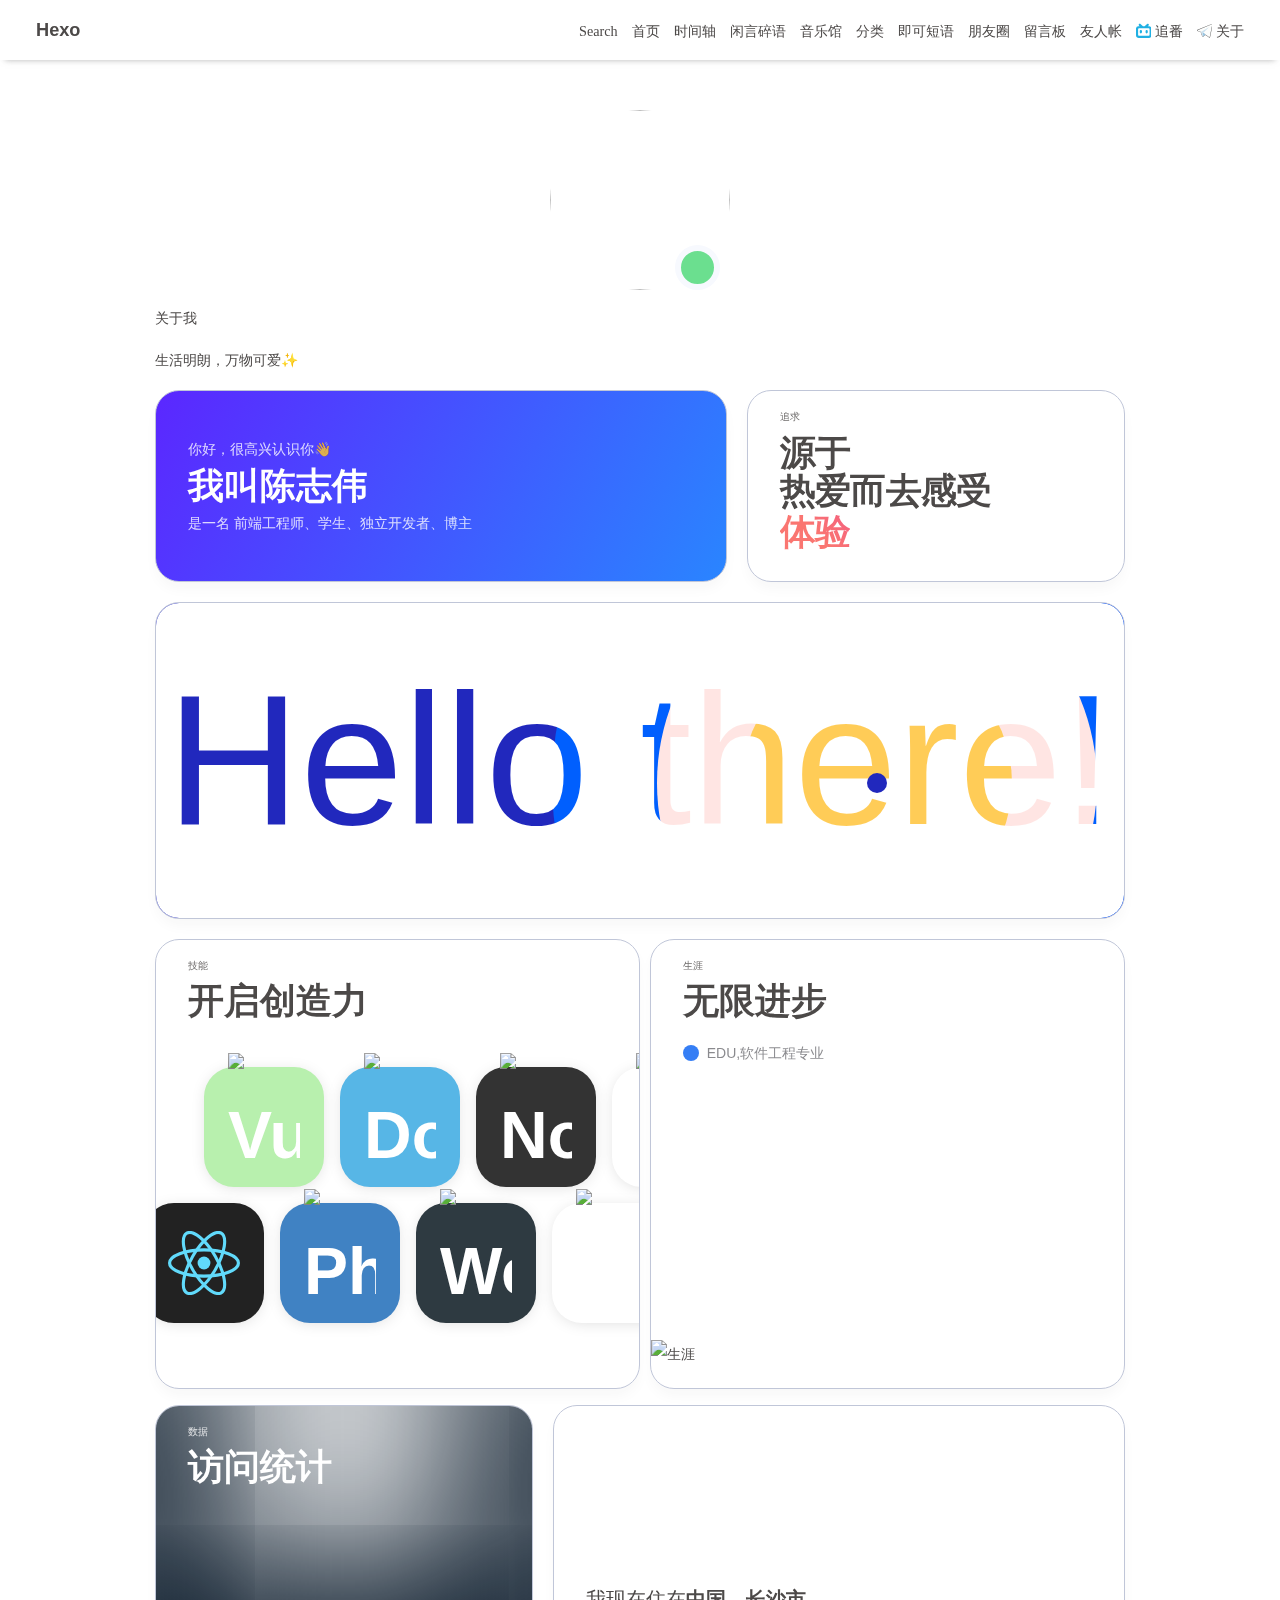
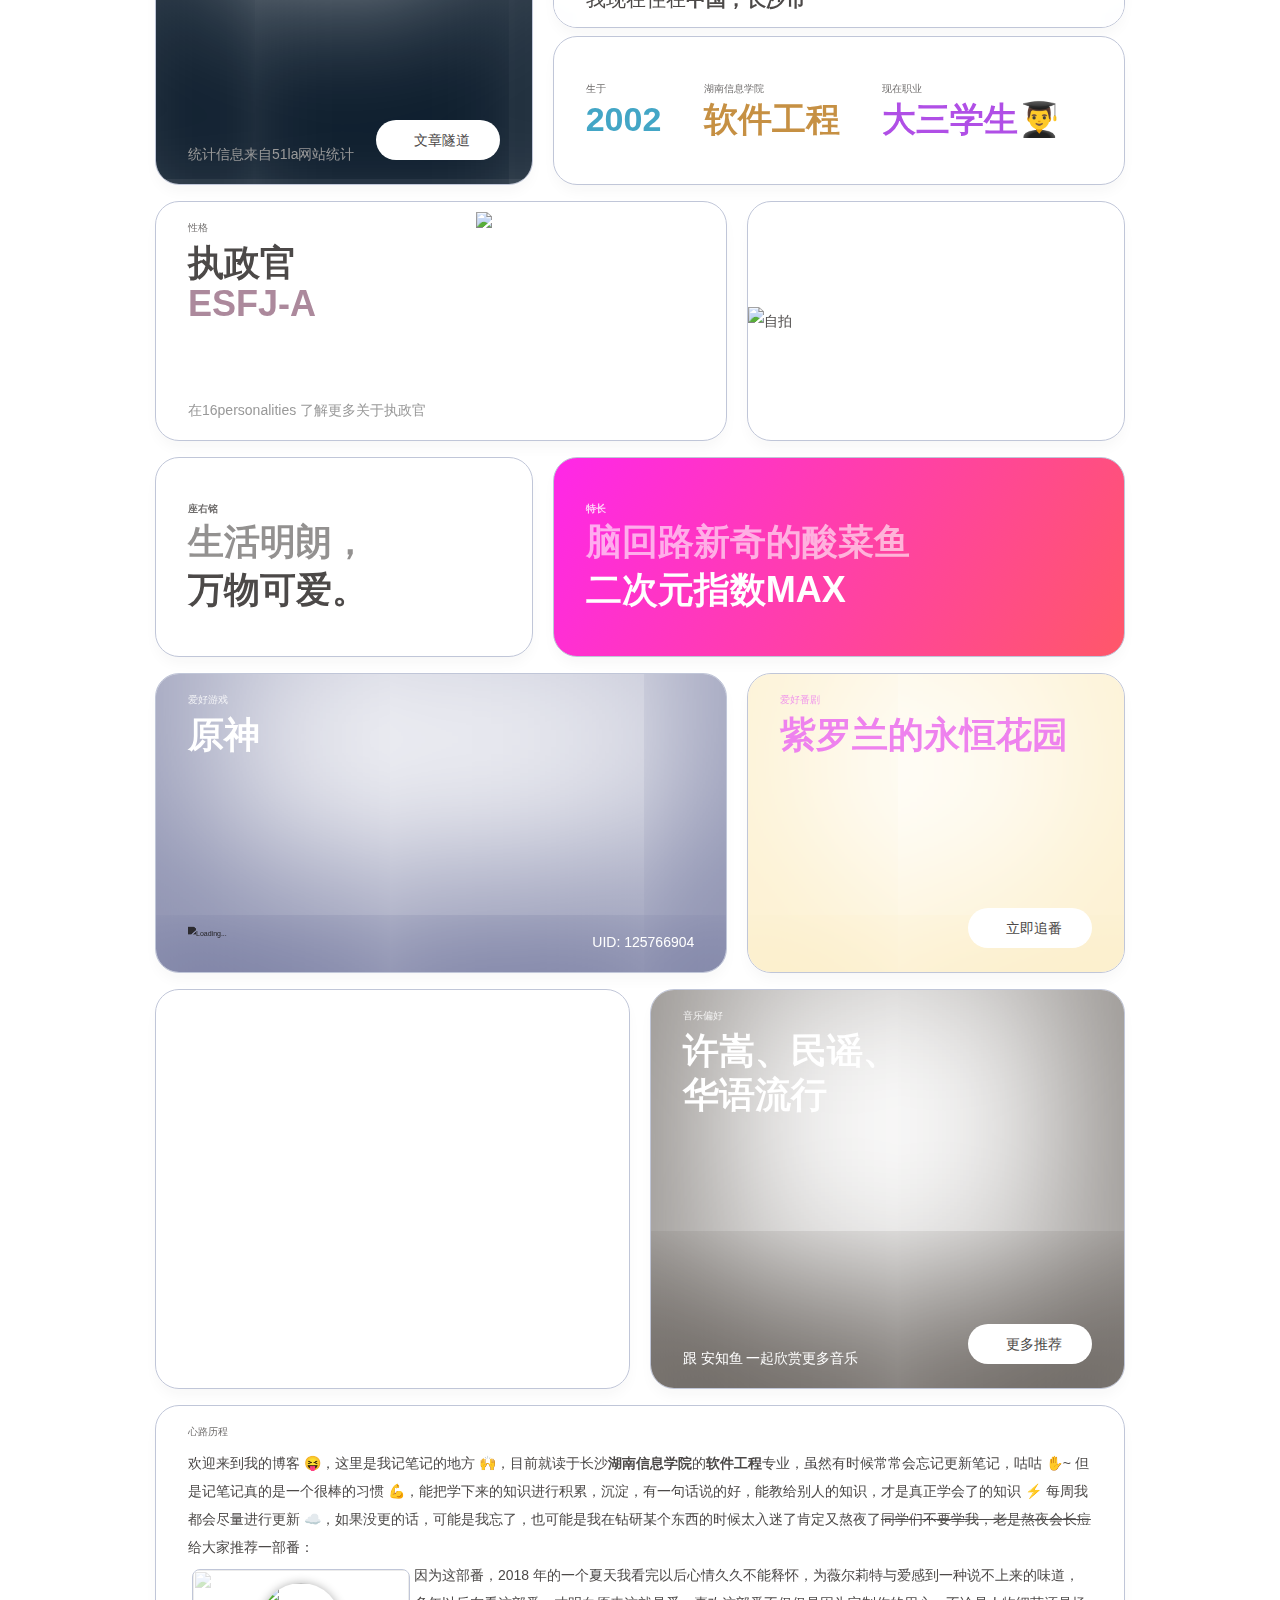
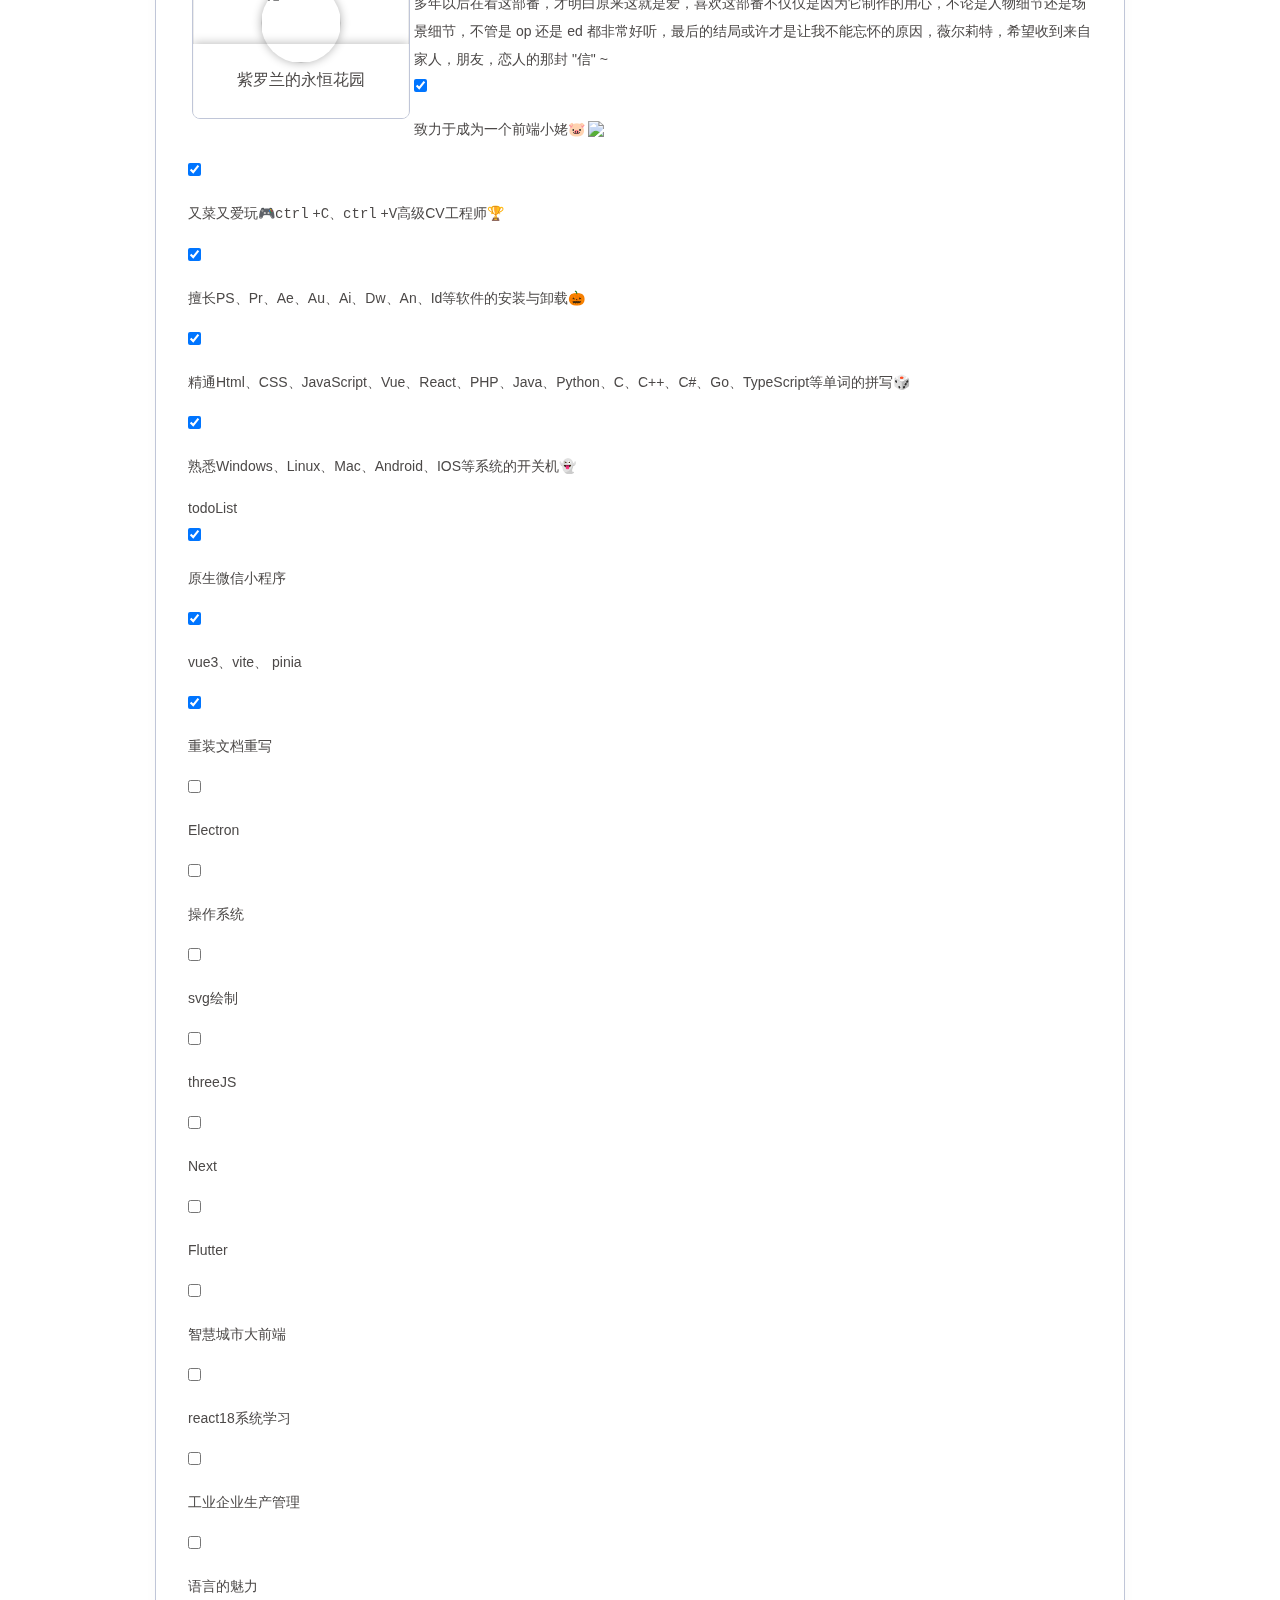
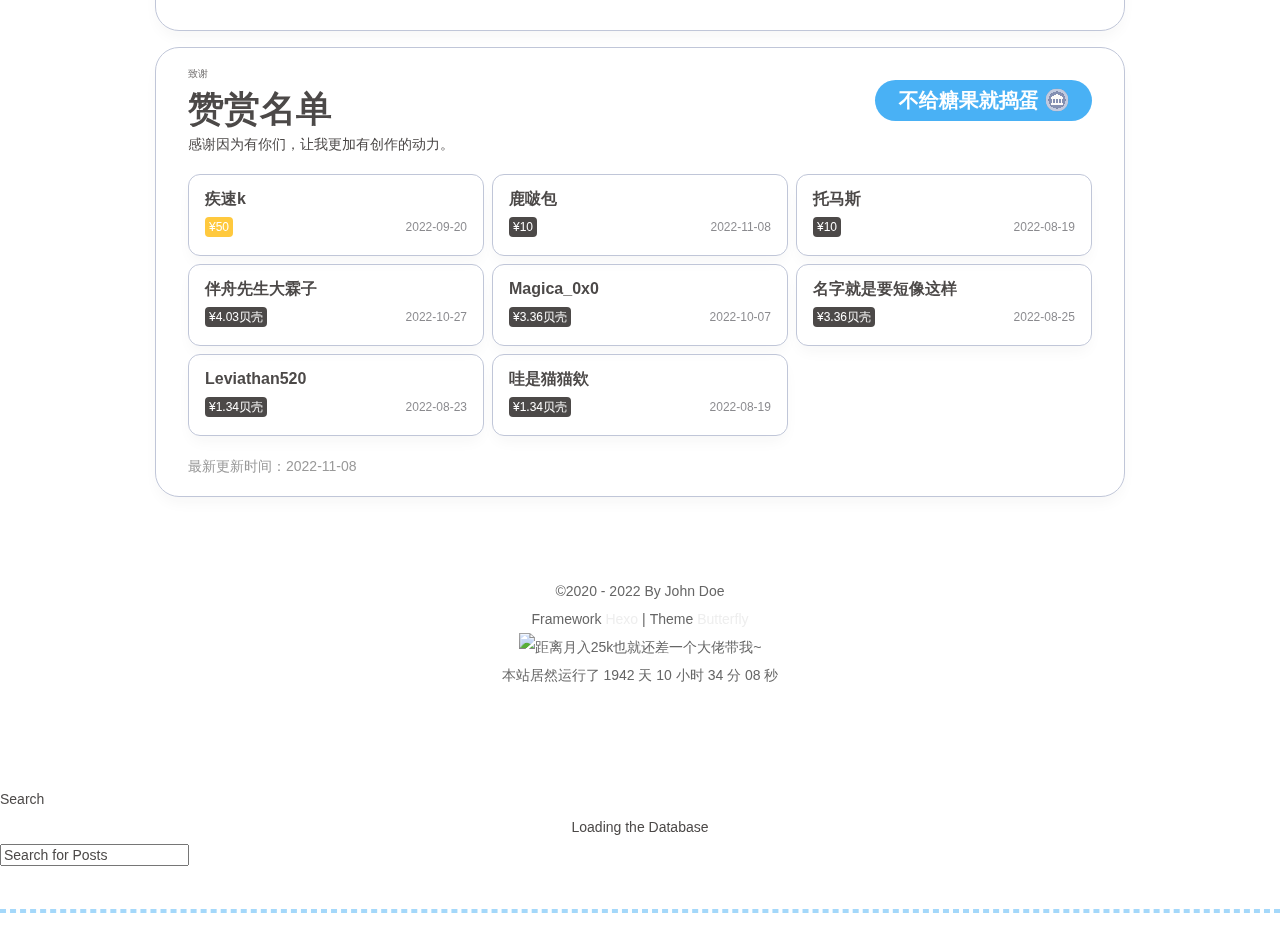
==== commit 08442a08: "Site updated: 2022-11-27 02:07:54" ====
--- a/about/index.html
+++ b/about/index.html
@@ -139,10 +139,10 @@
       }
     }
     detectApple()
-    })(window)</script><link rel="stylesheet" href="\css\zhheocar.css"><link rel="stylesheet" href="\css\loading-img.css"><link rel="stylesheet" href="\css\progress_bar.css"><link rel="stylesheet" href="\css\color.css"><link rel="stylesheet" href="/css/custom.css" media="defer" onload="this.media='all'"><link rel="stylesheet" href="/css/custom.css""><link rel="stylesheet" href="https://cdn.cbd.int/qweather-icons@1.1.1/font/qweather-icons.css"><link rel="stylesheet" href="/css/rightmenu.css"><link rel="stylesheet" href="/css/iconfont.css"><link rel="stylesheet" href="https://cdn.jsdelivr.net/gh/zhheo/JS-Heo@master/mainColor/heoMainColor.css"><link rel="stylesheet" href="https://cdn.jsdelivr.net/gh/zhheo/JS-Heo@main/tag-link/tag-link.css"><link rel="stylesheet" href="/css/essay_page/home_essay_bar.css"><link rel="stylesheet" href="https://npm.elemecdn.com/hexo-butterfly-swiper-anzhiyu@1.0.4/lib/swiper.min.css"><link rel="stylesheet" href="/css/essay_page/essay_page.css"><!-- hexo injector head_end start --><link rel="stylesheet" href="https://cdn.jsdelivr.net/gh/Zfour/Butterfly-double-row-display@1.00/cardlistpost.min.css"/>
+    })(window)</script><link rel="stylesheet" href="\css\zhheocar.css"><link rel="stylesheet" href="/css/loading-img.css"><link rel="stylesheet" href="\css\progress_bar.css"><link rel="stylesheet" href="\css\color.css"><link rel="stylesheet" href="/css/custom.css" media="defer" onload="this.media='all'"><link rel="stylesheet" href="/css/custom.css""><link rel="stylesheet" href="https://cdn.cbd.int/qweather-icons@1.1.1/font/qweather-icons.css"><link rel="stylesheet" href="/css/rightmenu.css"><link rel="stylesheet" href="/css/iconfont.css"><link rel="stylesheet" href="https://cdn.jsdelivr.net/gh/zhheo/JS-Heo@master/mainColor/heoMainColor.css"><link rel="stylesheet" href="https://cdn.jsdelivr.net/gh/zhheo/JS-Heo@main/tag-link/tag-link.css"><link rel="stylesheet" href="/css/essay_page/home_essay_bar.css"><link rel="stylesheet" href="https://npm.elemecdn.com/hexo-butterfly-swiper-anzhiyu@1.0.4/lib/swiper.min.css"><link rel="stylesheet" href="/css/essay_page/essay_page.css"><!-- hexo injector head_end start --><link rel="stylesheet" href="https://cdn.jsdelivr.net/gh/Zfour/Butterfly-double-row-display@1.00/cardlistpost.min.css"/>
 <style>#recent-posts > .recent-post-item >.recent-post-info > .article-meta-wrap > .tags:before {content:"\A";
   white-space: pre;}#recent-posts > .recent-post-item >.recent-post-info > .article-meta-wrap > .tags > .article-meta__separator{display:none}</style>
-<link rel="stylesheet" href="https://cdn.cbd.int/hexo-butterfly-categories-card@1.0.0/lib/categorybar.css"><link rel="stylesheet" href="https://cdn.cbd.int/hexo-butterfly-swiper-anzhiyu@1.0.4/lib/swiper.min.css" media="print" onload="this.media='all'"><link rel="stylesheet" href="https://cdn.cbd.int/hexo-butterfly-swiper-anzhiyu@1.0.4/lib/swiperstyle.css" media="print" onload="this.media='all'"><link rel="stylesheet" href="https://npm.elemecdn.com/anzhiyu-blog@2.0.4/css/runtime/runtime.min.css" media="print" onload="this.media='all'"><link rel="stylesheet" href="https://cdn.cbd.int/hexo-butterfly-tag-plugins-plus@latest/lib/assets/font-awesome-animation.min.css" media="defer" onload="this.media='all'"><link rel="stylesheet" href="https://cdn.cbd.int/hexo-butterfly-tag-plugins-plus@latest/lib/tag_plugins.css" media="defer" onload="this.media='all'"><script src="https://cdn.cbd.int/hexo-butterfly-tag-plugins-plus@latest/lib/assets/carousel-touch.js"></script><!-- hexo injector head_end end --><meta name="generator" content="Hexo 5.4.2"><link rel="alternate" href="/atom.xml" title="Hexo" type="application/atom+xml">
+<link rel="stylesheet" href="https://cdn.cbd.int/hexo-butterfly-categories-card@1.0.0/lib/categorybar.css"><link rel="stylesheet" href="https://npm.elemecdn.com/anzhiyu-blog@2.0.4/css/runtime/runtime.min.css" media="print" onload="this.media='all'"><link rel="stylesheet" href="https://cdn.cbd.int/hexo-butterfly-swiper-anzhiyu@1.0.4/lib/swiper.min.css" media="print" onload="this.media='all'"><link rel="stylesheet" href="https://cdn.cbd.int/hexo-butterfly-swiper-anzhiyu@1.0.4/lib/swiperstyle.css" media="print" onload="this.media='all'"><link rel="stylesheet" href="https://cdn.cbd.int/hexo-butterfly-tag-plugins-plus@latest/lib/assets/font-awesome-animation.min.css" media="defer" onload="this.media='all'"><link rel="stylesheet" href="https://cdn.cbd.int/hexo-butterfly-tag-plugins-plus@latest/lib/tag_plugins.css" media="defer" onload="this.media='all'"><script src="https://cdn.cbd.int/hexo-butterfly-tag-plugins-plus@latest/lib/assets/carousel-touch.js"></script><!-- hexo injector head_end end --><meta name="generator" content="Hexo 5.4.2"><link rel="alternate" href="/atom.xml" title="Hexo" type="application/atom+xml">
 </head><body><div id="loading-box" onclick="document.getElementById(&quot;loading-box&quot;).classList.add(&quot;loaded&quot;)"><div class="loading-bg"><div class="loading-img"></div><div class="loading-image-dot"></div></div></div><script>const preloader = {
   endLoading: () => {
     document.body.style.overflow = 'auto';
@@ -348,6 +348,30 @@
     butterfly_categories_card_injector_config()
     }
   </script><script data-pjax>
+  function butterfly_footer_beautify_injector_config(){
+    var parent_div_git = document.getElementById('footer-wrap');
+    var item_html = '<div id="workboard"></div><p id="ghbdages"><a class="github-badge" target="_blank" href="https://hexo.io/" style="margin-inline:5px" data-title="博客框架为Hexo_v5.4.0" title=""><img src="https://img.shields.io/badge/Frame-Hexo-blue?style=flat&amp;logo=hexo" alt=""/></a><a class="github-badge" target="_blank" href="https://butterfly.js.org/" style="margin-inline:5px" data-title="主题版本Butterfly_v4.2.2" title=""><img src="https://img.shields.io/badge/Theme-Butterfly-6513df?style=flat&amp;logo=bitdefender" alt=""/></a><a class="github-badge" target="_blank" href="https://www.jsdelivr.com/" style="margin-inline:5px" data-title="本站使用JsDelivr为静态资源提供CDN加速" title=""><img src="https://img.shields.io/badge/CDN-jsDelivr-orange?style=flat&amp;logo=jsDelivr" alt=""/></a><a class="github-badge" target="_blank" href="https://beian.miit.gov.cn/#/Integrated/index" style="margin-inline:5px" data-title="本站已在湘进行备案" title=""><img src="https://img.shields.io/badge/湘ICP备-2022004213号-e1d492?style=flat&amp;logo=[data-uri]" alt=""/></a><a class="github-badge" target="_blank" href="https://github.com/" style="margin-inline:5px" data-title="本站项目由Github托管" title=""><img src="https://img.shields.io/badge/Source-Github-d021d6?style=flat&amp;logo=GitHub" alt=""/></a><a class="github-badge" target="_blank" href="http://creativecommons.org/licenses/by-nc-sa/4.0/" style="margin-inline:5px" data-title="本站采用知识共享署名-非商业性使用-相同方式共享4.0国际许可协议进行许可" title=""><img src="https://img.shields.io/badge/Copyright-BY--NC--SA%204.0-d42328?style=flat&amp;logo=Claris" alt=""/></a></p>';
+    console.log('已挂载butterfly_footer_beautify')
+    parent_div_git.insertAdjacentHTML("beforeend",item_html)
+    }
+  var elist = 'null'.split(',');
+  var cpage = location.pathname;
+  var epage = 'all';
+  var flag = 0;
+
+  for (var i=0;i<elist.length;i++){
+    if (cpage.includes(elist[i])){
+      flag++;
+    }
+  }
+
+  if ((epage ==='all')&&(flag == 0)){
+    butterfly_footer_beautify_injector_config();
+  }
+  else if (epage === cpage){
+    butterfly_footer_beautify_injector_config();
+  }
+  </script><script async src="https://npm.elemecdn.com/anzhiyu-blog@2.0.4/js/runtime/runtime.min.js"></script><script data-pjax>
   function butterfly_swiper_injector_config(){
     var parent_div_git = document.getElementById('recent-posts');
     var item_html = '<div class="recent-post-item swiper_container_card" style="height: auto;width: 100%"><div id="random"><div id="random-banner"><canvas id="peoplecanvas"></canvas></div><a id="random-hover" style="width:100%;height:auto;" href="javascript:toRandomPost()" rel="external nofollow noreferrer" one-link-mark="yes"><i class="fa fa-paper-plane" style="margin-left:10px"></i><div style="margin-left:10px">随便逛逛<i class="fa-solid fa-arrow-right" style="margin-left:10px"></i></div></a></div><div class="blog-slider swiper-container-fade swiper-container-horizontal" id="swiper_container"><div class="blog-slider__wrp swiper-wrapper" style="transition-duration: 0ms;"><div class="blog-slider__item swiper-slide" style="width: 750px; opacity: 1; transform: translate3d(0px, 0px, 0px); transition-duration: 0ms;"><a class="blog-slider__img" onclick="pjax.loadUrl(&quot;posts/ddae.html&quot;);" href="javascript:void(0);" alt=""><img width="48" height="48" src="https://npm.elemecdn.com/anzhiyu-blog@1.1.6/img/post/blog-construct/banner.jpg" alt="" onerror="this.src=https://cdn.cbd.int/akilar-candyassets/image/loading.gif; this.onerror = null;"/></a><div class="blog-slider__content"><span class="blog-slider__code">2021-03-31</span><a class="blog-slider__title" onclick="pjax.loadUrl(&quot;posts/ddae.html&quot;);" href="javascript:void(0);" alt="">使用 Github Pages 和 Hexo 搭建自己的独立博客</a><div class="blog-slider__text">记录搭建博客的经历~</div><a class="blog-slider__button" onclick="pjax.loadUrl(&quot;posts/ddae.html&quot;);" href="javascript:void(0);" alt="">详情       </a></div></div><div class="blog-slider__item swiper-slide" style="width: 750px; opacity: 1; transform: translate3d(0px, 0px, 0px); transition-duration: 0ms;"><a class="blog-slider__img" onclick="pjax.loadUrl(&quot;posts/001e.html&quot;);" href="javascript:void(0);" alt=""><img width="48" height="48" src="https://npm.elemecdn.com/anzhiyu-blog@1.1.6/img/post/blog-construct/banner.jpg" alt="" onerror="this.src=https://cdn.cbd.int/akilar-candyassets/image/loading.gif; this.onerror = null;"/></a><div class="blog-slider__content"><span class="blog-slider__code">2021-03-31</span><a class="blog-slider__title" onclick="pjax.loadUrl(&quot;posts/001e.html&quot;);" href="javascript:void(0);" alt="">测试</a><div class="blog-slider__text">记录搭建博客的测试</div><a class="blog-slider__button" onclick="pjax.loadUrl(&quot;posts/001e.html&quot;);" href="javascript:void(0);" alt="">详情       </a></div></div></div><div class="blog-slider__pagination swiper-pagination-clickable swiper-pagination-bullets"></div></div></div>';
@@ -371,28 +395,4 @@
   else if (epage === cpage){
     butterfly_swiper_injector_config();
   }
-  </script><script defer src="https://npm.elemecdn.com/anzhiyu-blog@1.1.6/js/swiper.min.js"></script><script defer data-pjax src="https://cdn.cbd.int/hexo-butterfly-swiper-anzhiyu@1.0.4/lib/swiper_init.js"></script><script data-pjax src="https://lf26-cdn-tos.bytecdntp.com/cdn/expire-1-M/gsap/3.9.1/gsap.min.js"></script><script defer src="https://npm.elemecdn.com/hexo-butterfly-swiper-anzhiyu@1.0.4/lib/people.min.js"></script><script async src="/anzhiyu/random.js"></script><script data-pjax>
-  function butterfly_footer_beautify_injector_config(){
-    var parent_div_git = document.getElementById('footer-wrap');
-    var item_html = '<div id="workboard"></div><p id="ghbdages"><a class="github-badge" target="_blank" href="https://hexo.io/" style="margin-inline:5px" data-title="博客框架为Hexo_v5.4.0" title=""><img src="https://img.shields.io/badge/Frame-Hexo-blue?style=flat&amp;logo=hexo" alt=""/></a><a class="github-badge" target="_blank" href="https://butterfly.js.org/" style="margin-inline:5px" data-title="主题版本Butterfly_v4.2.2" title=""><img src="https://img.shields.io/badge/Theme-Butterfly-6513df?style=flat&amp;logo=bitdefender" alt=""/></a><a class="github-badge" target="_blank" href="https://www.jsdelivr.com/" style="margin-inline:5px" data-title="本站使用JsDelivr为静态资源提供CDN加速" title=""><img src="https://img.shields.io/badge/CDN-jsDelivr-orange?style=flat&amp;logo=jsDelivr" alt=""/></a><a class="github-badge" target="_blank" href="https://beian.miit.gov.cn/#/Integrated/index" style="margin-inline:5px" data-title="本站已在湘进行备案" title=""><img src="https://img.shields.io/badge/湘ICP备-2022004213号-e1d492?style=flat&amp;logo=[data-uri]" alt=""/></a><a class="github-badge" target="_blank" href="https://github.com/" style="margin-inline:5px" data-title="本站项目由Github托管" title=""><img src="https://img.shields.io/badge/Source-Github-d021d6?style=flat&amp;logo=GitHub" alt=""/></a><a class="github-badge" target="_blank" href="http://creativecommons.org/licenses/by-nc-sa/4.0/" style="margin-inline:5px" data-title="本站采用知识共享署名-非商业性使用-相同方式共享4.0国际许可协议进行许可" title=""><img src="https://img.shields.io/badge/Copyright-BY--NC--SA%204.0-d42328?style=flat&amp;logo=Claris" alt=""/></a></p>';
-    console.log('已挂载butterfly_footer_beautify')
-    parent_div_git.insertAdjacentHTML("beforeend",item_html)
-    }
-  var elist = 'null'.split(',');
-  var cpage = location.pathname;
-  var epage = 'all';
-  var flag = 0;
-
-  for (var i=0;i<elist.length;i++){
-    if (cpage.includes(elist[i])){
-      flag++;
-    }
-  }
-
-  if ((epage ==='all')&&(flag == 0)){
-    butterfly_footer_beautify_injector_config();
-  }
-  else if (epage === cpage){
-    butterfly_footer_beautify_injector_config();
-  }
-  </script><script async src="https://npm.elemecdn.com/anzhiyu-blog@2.0.4/js/runtime/runtime.min.js"></script><script async src="/js/ali_font.js"></script><!-- hexo injector body_end end --></body></html>+  </script><script defer src="https://npm.elemecdn.com/anzhiyu-blog@1.1.6/js/swiper.min.js"></script><script defer data-pjax src="https://cdn.cbd.int/hexo-butterfly-swiper-anzhiyu@1.0.4/lib/swiper_init.js"></script><script data-pjax src="https://lf26-cdn-tos.bytecdntp.com/cdn/expire-1-M/gsap/3.9.1/gsap.min.js"></script><script defer src="https://npm.elemecdn.com/hexo-butterfly-swiper-anzhiyu@1.0.4/lib/people.min.js"></script><script async src="/anzhiyu/random.js"></script><script async src="/js/ali_font.js"></script><!-- hexo injector body_end end --></body></html>--- a/css/loading-img.css
+++ b/css/loading-img.css
@@ -0,0 +1,4 @@
+.loading-img {
+    background: url(/img/load_style.webp) no-repeat center center;
+    background-size: cover;
+  }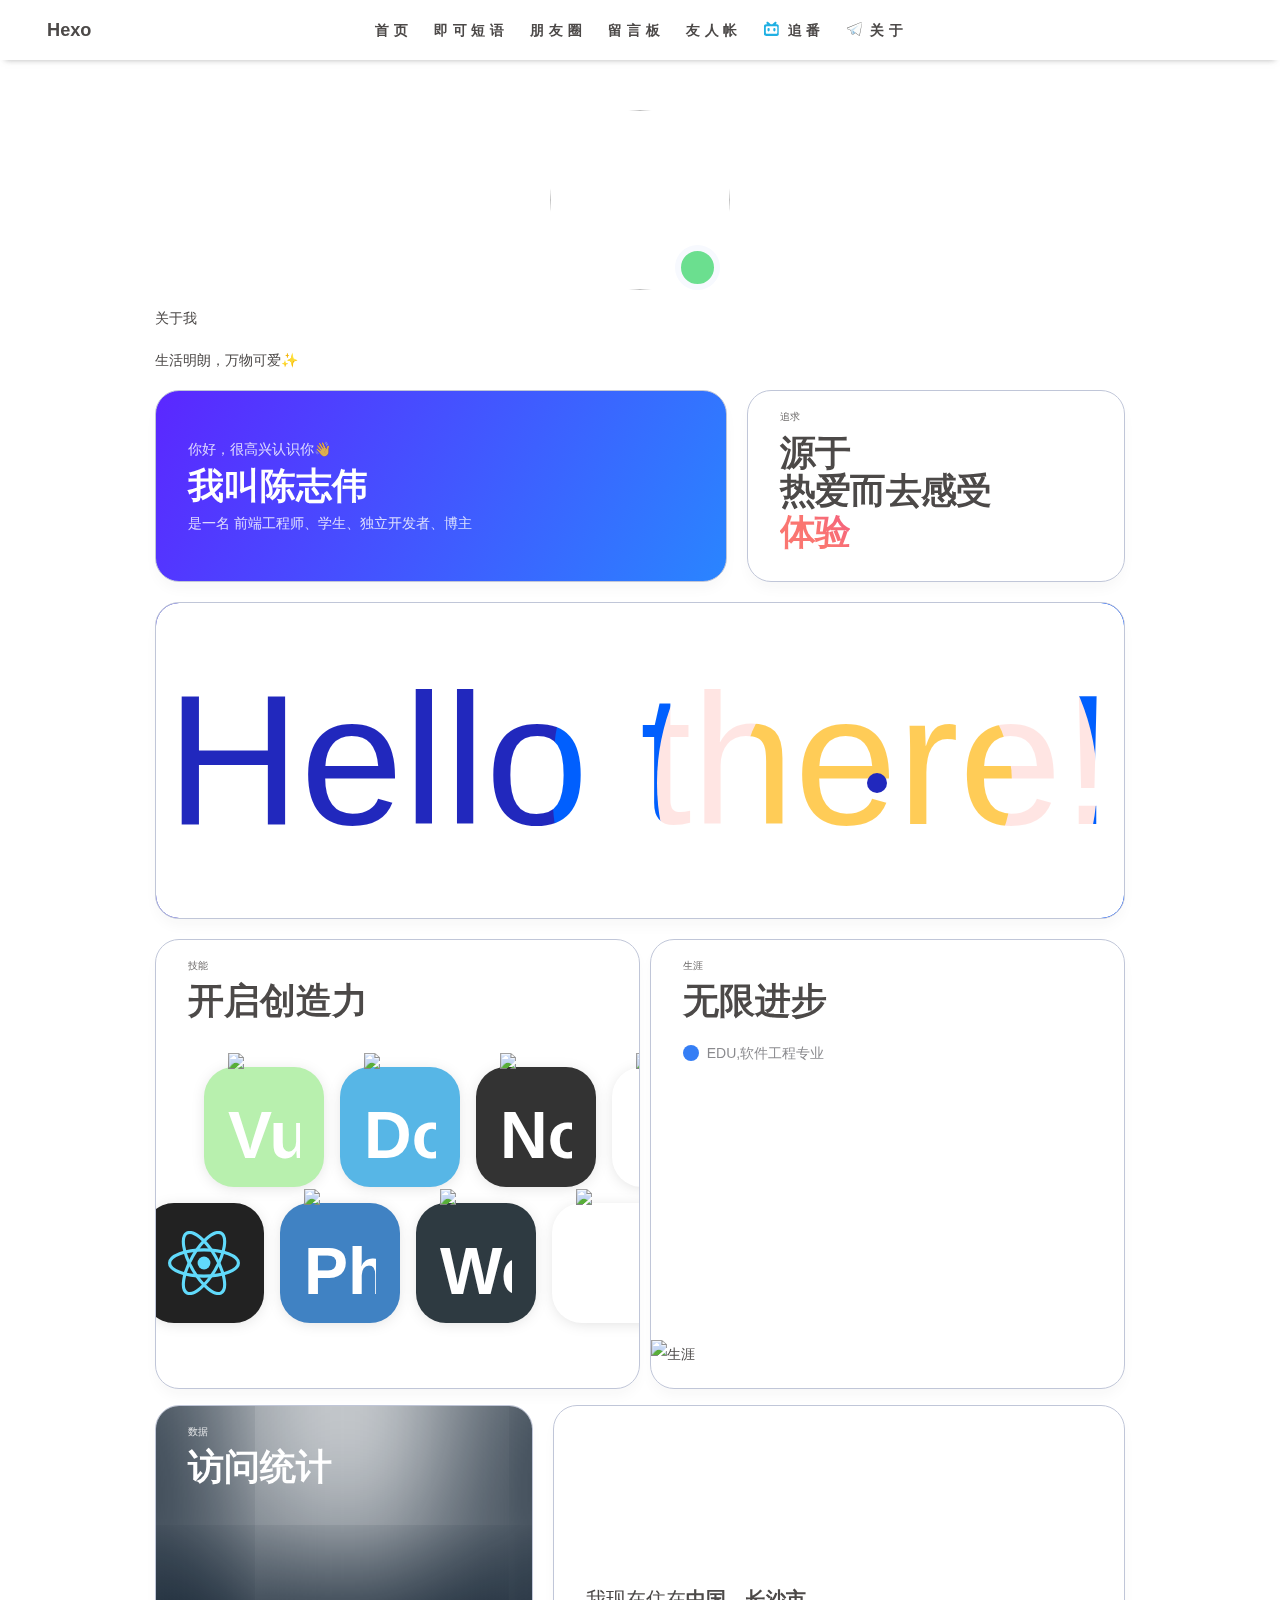
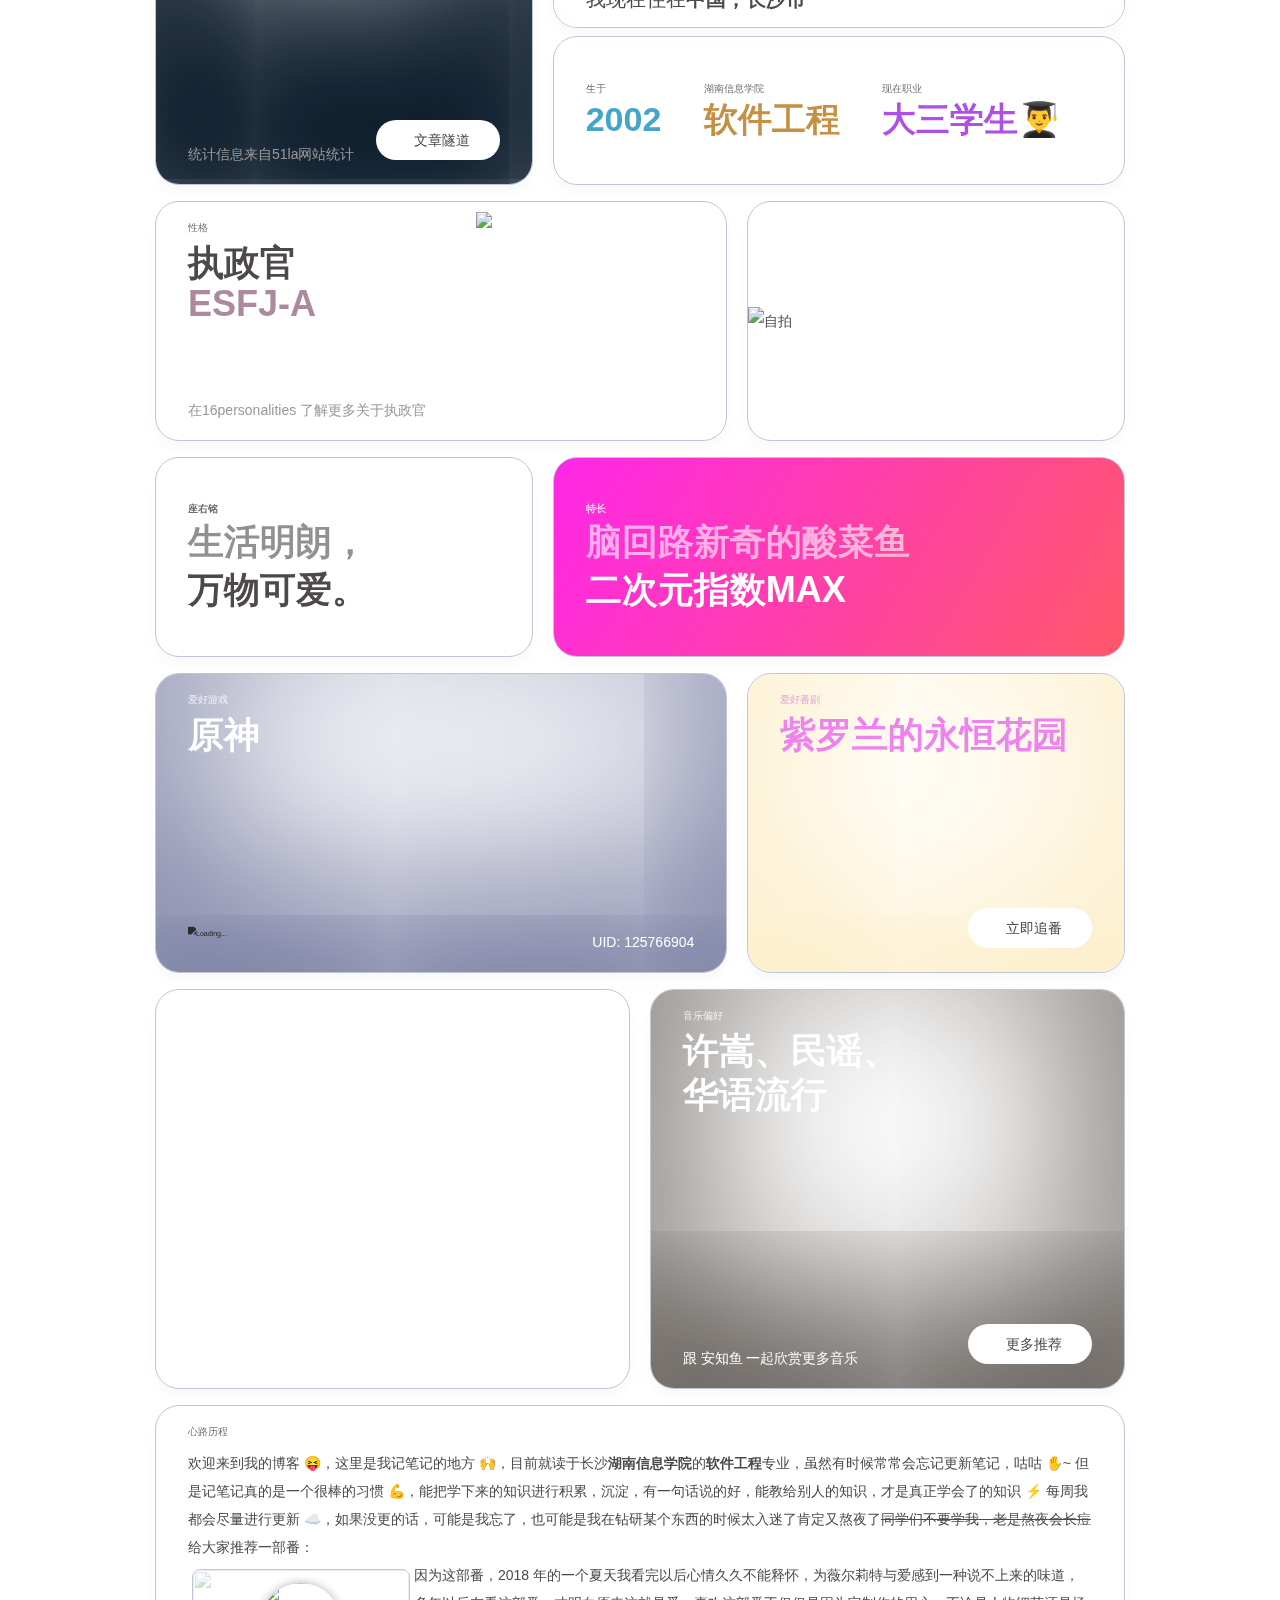
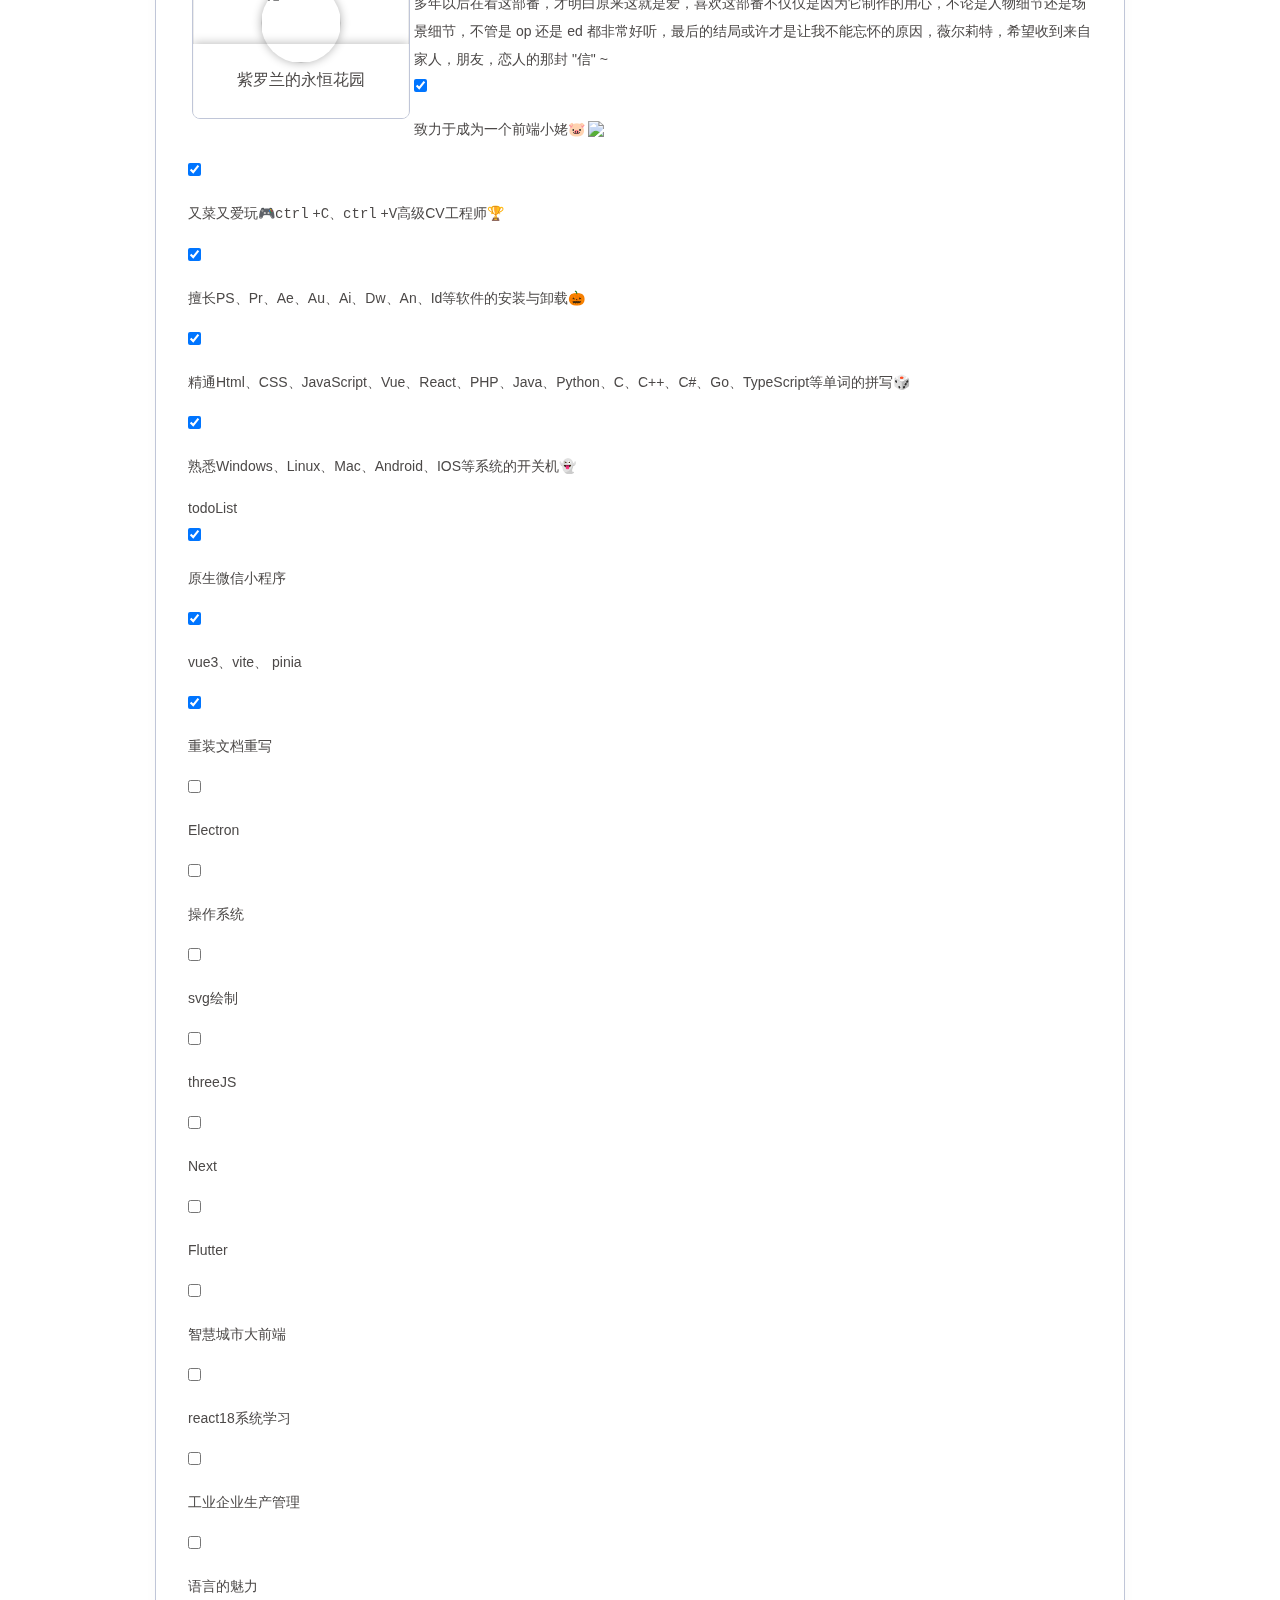
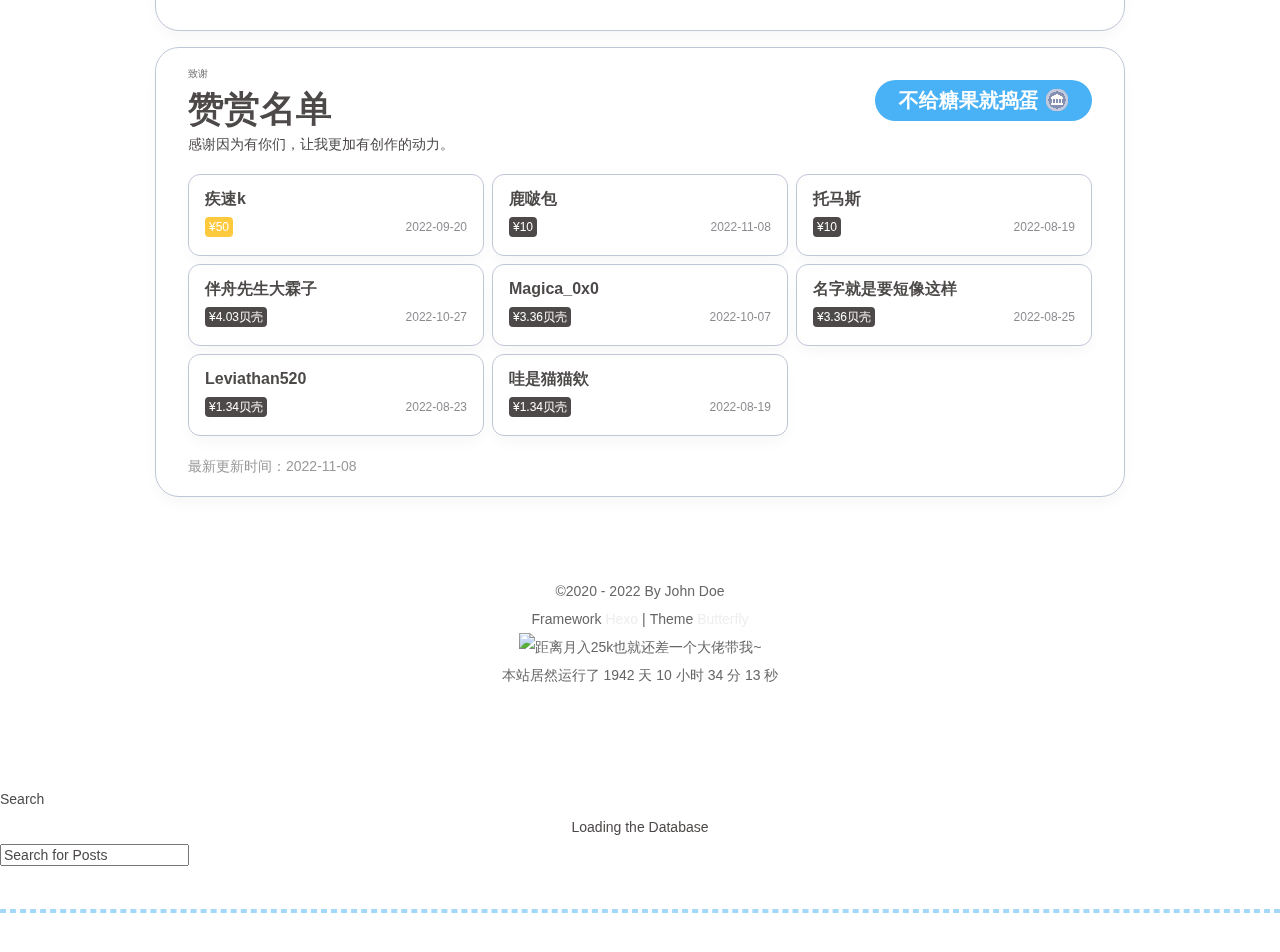
==== commit 7916b009: "Site updated: 2022-11-27 05:20:59" ====
--- a/about/index.html
+++ b/about/index.html
@@ -139,10 +139,10 @@
       }
     }
     detectApple()
-    })(window)</script><link rel="stylesheet" href="\css\zhheocar.css"><link rel="stylesheet" href="/css/loading-img.css"><link rel="stylesheet" href="\css\progress_bar.css"><link rel="stylesheet" href="\css\color.css"><link rel="stylesheet" href="/css/custom.css" media="defer" onload="this.media='all'"><link rel="stylesheet" href="/css/custom.css""><link rel="stylesheet" href="https://cdn.cbd.int/qweather-icons@1.1.1/font/qweather-icons.css"><link rel="stylesheet" href="/css/rightmenu.css"><link rel="stylesheet" href="/css/iconfont.css"><link rel="stylesheet" href="https://cdn.jsdelivr.net/gh/zhheo/JS-Heo@master/mainColor/heoMainColor.css"><link rel="stylesheet" href="https://cdn.jsdelivr.net/gh/zhheo/JS-Heo@main/tag-link/tag-link.css"><link rel="stylesheet" href="/css/essay_page/home_essay_bar.css"><link rel="stylesheet" href="https://npm.elemecdn.com/hexo-butterfly-swiper-anzhiyu@1.0.4/lib/swiper.min.css"><link rel="stylesheet" href="/css/essay_page/essay_page.css"><!-- hexo injector head_end start --><link rel="stylesheet" href="https://cdn.jsdelivr.net/gh/Zfour/Butterfly-double-row-display@1.00/cardlistpost.min.css"/>
+    })(window)</script><link rel="stylesheet" href="\css\zhheocar.css"><link rel="stylesheet" href="/css/loading-img.css"><link rel="stylesheet" href="\css\progress_bar.css"><link rel="stylesheet" href="\css\color.css"><link rel="stylesheet" href="/css/custom.css" media="defer" onload="this.media='all'"><link rel="stylesheet" href="/css/custom.css""><link rel="stylesheet" href="https://cdn.cbd.int/qweather-icons@1.1.1/font/qweather-icons.css"><link rel="stylesheet" href="/css/rightmenu.css"><link rel="stylesheet" href="/css/iconfont.css"><link rel="stylesheet" href="https://cdn.jsdelivr.net/gh/zhheo/JS-Heo@master/mainColor/heoMainColor.css"><link rel="stylesheet" href="https://cdn.jsdelivr.net/gh/zhheo/JS-Heo@main/tag-link/tag-link.css"><link rel="stylesheet" href="/css/essay_page/home_essay_bar.css"><link rel="stylesheet" href="https://npm.elemecdn.com/hexo-butterfly-swiper-anzhiyu@1.0.4/lib/swiper.min.css"><link rel="stylesheet" href="/css/essay_page/essay_page.css"><link rel="stylesheet" href="/css/nav_menu.css"><link rel="stylesheet" href="https://lf3-cdn-tos.bytecdntp.com/cdn/expire-1-M/Swiper/8.0.6/swiper-bundle.min.css"><link rel="stylesheet" href="/css/comment-set.css"><!-- hexo injector head_end start --><link rel="stylesheet" href="https://cdn.jsdelivr.net/gh/Zfour/Butterfly-double-row-display@1.00/cardlistpost.min.css"/>
 <style>#recent-posts > .recent-post-item >.recent-post-info > .article-meta-wrap > .tags:before {content:"\A";
   white-space: pre;}#recent-posts > .recent-post-item >.recent-post-info > .article-meta-wrap > .tags > .article-meta__separator{display:none}</style>
-<link rel="stylesheet" href="https://cdn.cbd.int/hexo-butterfly-categories-card@1.0.0/lib/categorybar.css"><link rel="stylesheet" href="https://npm.elemecdn.com/anzhiyu-blog@2.0.4/css/runtime/runtime.min.css" media="print" onload="this.media='all'"><link rel="stylesheet" href="https://cdn.cbd.int/hexo-butterfly-swiper-anzhiyu@1.0.4/lib/swiper.min.css" media="print" onload="this.media='all'"><link rel="stylesheet" href="https://cdn.cbd.int/hexo-butterfly-swiper-anzhiyu@1.0.4/lib/swiperstyle.css" media="print" onload="this.media='all'"><link rel="stylesheet" href="https://cdn.cbd.int/hexo-butterfly-tag-plugins-plus@latest/lib/assets/font-awesome-animation.min.css" media="defer" onload="this.media='all'"><link rel="stylesheet" href="https://cdn.cbd.int/hexo-butterfly-tag-plugins-plus@latest/lib/tag_plugins.css" media="defer" onload="this.media='all'"><script src="https://cdn.cbd.int/hexo-butterfly-tag-plugins-plus@latest/lib/assets/carousel-touch.js"></script><!-- hexo injector head_end end --><meta name="generator" content="Hexo 5.4.2"><link rel="alternate" href="/atom.xml" title="Hexo" type="application/atom+xml">
+<link rel="stylesheet" href="https://cdn.cbd.int/hexo-butterfly-categories-card@1.0.0/lib/categorybar.css"><link rel="stylesheet" href="https://cdn.cbd.int/hexo-butterfly-tag-plugins-plus@latest/lib/assets/font-awesome-animation.min.css" media="defer" onload="this.media='all'"><link rel="stylesheet" href="https://cdn.cbd.int/hexo-butterfly-tag-plugins-plus@latest/lib/tag_plugins.css" media="defer" onload="this.media='all'"><script src="https://cdn.cbd.int/hexo-butterfly-tag-plugins-plus@latest/lib/assets/carousel-touch.js"></script><link rel="stylesheet" href="https://cdn.cbd.int/hexo-butterfly-swiper-anzhiyu@1.0.4/lib/swiper.min.css" media="print" onload="this.media='all'"><link rel="stylesheet" href="https://cdn.cbd.int/hexo-butterfly-swiper-anzhiyu@1.0.4/lib/swiperstyle.css" media="print" onload="this.media='all'"><link rel="stylesheet" href="https://npm.elemecdn.com/anzhiyu-blog@2.0.4/css/runtime/runtime.min.css" media="print" onload="this.media='all'"><!-- hexo injector head_end end --><meta name="generator" content="Hexo 5.4.2"><link rel="alternate" href="/atom.xml" title="Hexo" type="application/atom+xml">
 </head><body><div id="loading-box" onclick="document.getElementById(&quot;loading-box&quot;).classList.add(&quot;loaded&quot;)"><div class="loading-bg"><div class="loading-img"></div><div class="loading-image-dot"></div></div></div><script>const preloader = {
   endLoading: () => {
     document.body.style.overflow = 'auto';
@@ -159,7 +159,7 @@
 if (true) {
   document.addEventListener('pjax:send', () => { preloader.initLoading() })
   document.addEventListener('pjax:complete', () => { preloader.endLoading() })
-}</script><link rel="stylesheet" href="/css/progress_bar.css"/><script src="https://cdn.jsdelivr.net/npm/pace-js/pace.min.js"></script><div id="sidebar"><div id="menu-mask"></div><div id="sidebar-menus"><div class="avatar-img is-center"><img src="/img/og.jpg" onerror="onerror=null;src='/img/friend_404.gif'" alt="avatar"/></div><div class="sidebar-site-data site-data is-center"><a href="/archives/"><div class="headline">Articles</div><div class="length-num">2</div></a><a href="/tags/"><div class="headline">Tags</div><div class="length-num">1</div></a><a href="/categories/"><div class="headline">Categories</div><div class="length-num">0</div></a></div><hr/><div class="menus_items"><div class="menus_item"><a class="site-page faa-parent animated-hover" href="/"><i class="fa-fw fas fa-home faa-tada"></i><span> 首页</span></a></div><div class="menus_item"><a class="site-page faa-parent animated-hover" href="/archives/"><i class="fa-fw fas fa-archive faa-tada"></i><span> 时间轴</span></a></div><div class="menus_item"><a class="site-page faa-parent animated-hover" href="/artitalk/"><i class="fa-fw fas fa-comment-dots faa-tada"></i><span> 闲言碎语</span></a></div><div class="menus_item"><a class="site-page faa-parent animated-hover" href="/music/"><i class="fa-fw fas fa-music faa-tada"></i><span> 音乐馆</span></a></div><div class="menus_item"><a class="site-page faa-parent animated-hover" href="/categories/"><i class="fa-fw fas fa-folder-open faa-tada"></i><span> 分类</span></a></div><div class="menus_item"><a class="site-page faa-parent animated-hover" href="/essay/"><i class="fa-fw fas fa-comment-dots faa-tada"></i><span> 即可短语</span></a></div><div class="menus_item"><a class="site-page faa-parent animated-hover" href="/fcircle/"><i class="fa-fw fab fa-artstation faa-tada"></i><span> 朋友圈</span></a></div><div class="menus_item"><a class="site-page faa-parent animated-hover" href="/comments/"><i class="fa-fw fas fa-envelope faa-tada"></i><span> 留言板</span></a></div><div class="menus_item"><a class="site-page faa-parent animated-hover" href="/link/"><i class="fa-fw fas fa-link faa-tada"></i><span> 友人帐</span></a></div><div class="menus_item"><a class="site-page faa-parent animated-hover" href="/bangumis/"><svg class="icon faa-tada" aria-hidden="true"><use xlink:href="#icon-bilibili1"></use></svg><span> 追番</span></a></div><div class="menus_item"><a class="site-page faa-parent animated-hover" href="/about/"><svg class="icon faa-tada" aria-hidden="true"><use xlink:href="#icon-zhifeiji"></use></svg><span> 关于</span></a></div></div></div></div><div class="page" id="body-wrap"><header class="not-top-img" id="page-header"><nav id="nav"><span id="blog_name"><a id="site-name" href="/">Hexo</a></span><div id="menus"><div id="search-button"><a class="site-page social-icon search"><i class="fas fa-search fa-fw"></i><span> Search</span></a></div><div class="menus_items"><div class="menus_item"><a class="site-page faa-parent animated-hover" href="/"><i class="fa-fw fas fa-home faa-tada"></i><span> 首页</span></a></div><div class="menus_item"><a class="site-page faa-parent animated-hover" href="/archives/"><i class="fa-fw fas fa-archive faa-tada"></i><span> 时间轴</span></a></div><div class="menus_item"><a class="site-page faa-parent animated-hover" href="/artitalk/"><i class="fa-fw fas fa-comment-dots faa-tada"></i><span> 闲言碎语</span></a></div><div class="menus_item"><a class="site-page faa-parent animated-hover" href="/music/"><i class="fa-fw fas fa-music faa-tada"></i><span> 音乐馆</span></a></div><div class="menus_item"><a class="site-page faa-parent animated-hover" href="/categories/"><i class="fa-fw fas fa-folder-open faa-tada"></i><span> 分类</span></a></div><div class="menus_item"><a class="site-page faa-parent animated-hover" href="/essay/"><i class="fa-fw fas fa-comment-dots faa-tada"></i><span> 即可短语</span></a></div><div class="menus_item"><a class="site-page faa-parent animated-hover" href="/fcircle/"><i class="fa-fw fab fa-artstation faa-tada"></i><span> 朋友圈</span></a></div><div class="menus_item"><a class="site-page faa-parent animated-hover" href="/comments/"><i class="fa-fw fas fa-envelope faa-tada"></i><span> 留言板</span></a></div><div class="menus_item"><a class="site-page faa-parent animated-hover" href="/link/"><i class="fa-fw fas fa-link faa-tada"></i><span> 友人帐</span></a></div><div class="menus_item"><a class="site-page faa-parent animated-hover" href="/bangumis/"><svg class="icon faa-tada" aria-hidden="true"><use xlink:href="#icon-bilibili1"></use></svg><span> 追番</span></a></div><div class="menus_item"><a class="site-page faa-parent animated-hover" href="/about/"><svg class="icon faa-tada" aria-hidden="true"><use xlink:href="#icon-zhifeiji"></use></svg><span> 关于</span></a></div></div><div id="toggle-menu"><a class="site-page"><i class="fas fa-bars fa-fw"></i></a></div></div></nav></header><main class="layout hide-aside" id="content-inner"><div id="page"><h1 class="page-title">关于</h1><div id="about-page"><div class="author-box"><div class="author-img"><img class="no-lightbox" src="https://image.anzhiy.cn/adminuploads/1/2022/09/15/63232b7d91d22.jpg"></div><div class="image-dot"></div></div><p class="p center logo large">关于我</p><p class="p center small">生活明朗，万物可爱✨</p><div class="author-content"><div class="author-content-item myInfoAndSayHello"><div class="title1">你好，很高兴认识你👋</div><div class="title2">我叫<span class="inline-word">陈志伟</span></div><div class="title1">是一名 前端工程师、学生、独立开发者、<span class="inline-word">博主</span></div></div><div class="aboutsiteTips author-content-item"><div class="author-content-item-tips">追求</div><h2>源于<br>热爱而去<span class="inline-word">感受</span><div class="mask"><span class="first-tips">学习</span><span>生活</span><span data-up>程序</span><span data-show>体验</span></div></h2></div></div><div class="hello-about"><div class="cursor" style="translate:none;rotate:none;scale:none;transform:translate(721px,180px)"></div><div class="shapes"><div class="shape shape-1" style="translate:none;rotate:none;scale:none;transform:translate(721px,180px)"></div><div class="shape shape-2" style="translate:none;rotate:none;scale:none;transform:translate(721px,180px)"></div><div class="shape shape-3" style="translate:none;rotate:none;scale:none;transform:translate(721px,180px)"></div></div><div class="content"><h1>Hello there!</h1></div></div><div class="author-content"><div class="author-content-item skills"><div class="card-content"><div class="author-content-item-tips">技能</div><span class="author-content-item-title">开启创造力</span><div class="skills-style-group"><div class="tags-group-all"><div class="tags-group-wrapper"><div class="tags-group-icon-pair"><div class="tags-group-icon" style="background: #b8f0ae"><img class="no-lightbox" title="Vue" src="https://image.anzhiy.cn/adminuploads/1/2022/09/25/633001374747b.png"></div><div class="tags-group-icon" style="background: #222"><img class="no-lightbox" title="React" src="[data-uri]"></div></div><div class="tags-group-icon-pair"><div class="tags-group-icon" style="background: #57b6e6"><img class="no-lightbox" title="Docker" src="https://image.anzhiy.cn/adminuploads/1/2022/09/25/63300647df7fa.png"></div><div class="tags-group-icon" style="background: #4082c3"><img class="no-lightbox" title="Photoshop" src="https://image.anzhiy.cn/adminuploads/1/2022/09/25/63300647e1f10.png"></div></div><div class="tags-group-icon-pair"><div class="tags-group-icon" style="background: #333"><img class="no-lightbox" title="Node" src="https://npm.elemecdn.com/anzhiyu-blog@2.1.1/img/svg/node-logo.svg"></div><div class="tags-group-icon" style="background: #2e3a41"><img class="no-lightbox" title="Webpack" src="https://image.anzhiy.cn/adminuploads/1/2022/09/26/6330ff27e5c9b.png"></div></div><div class="tags-group-icon-pair"><div class="tags-group-icon" style="background: #fff"><img class="no-lightbox" title="Pinia" src="https://npm.elemecdn.com/anzhiyu-blog@2.0.8/img/svg/pinia-logo.svg"></div><div class="tags-group-icon" style="background: #fff"><img class="no-lightbox" title="Python" src="https://image.anzhiy.cn/adminuploads/1/2022/09/25/63300647dea51.png"></div></div><div class="tags-group-icon-pair"><div class="tags-group-icon" style="background: #937df7"><img class="no-lightbox" title="Vite" src="https://npm.elemecdn.com/anzhiyu-blog@2.0.8/img/svg/vite-logo.svg"></div><div class="tags-group-icon" style="background: #4499e4"><img class="no-lightbox" title="Flutter" src="https://image.anzhiy.cn/adminuploads/1/2022/09/25/633004063ff15.png"></div></div><div class="tags-group-icon-pair"><div class="tags-group-icon" style="background: #fff"><img class="no-lightbox" title="Java" src="https://image.anzhiy.cn/adminuploads/1/2022/09/25/633005bf0fd1e.jpg"></div><div class="tags-group-icon" style="background: #2c51db"><img class="no-lightbox" title="CSS3" src="https://image.anzhiy.cn/adminuploads/1/2022/09/25/633006cc55e07.png"></div></div><div class="tags-group-icon-pair"><div class="tags-group-icon" style="background: #f7cb4f"><img class="no-lightbox" title="JS" src="https://image.anzhiy.cn/adminuploads/1/2022/09/25/633006eee047b.png"></div><div class="tags-group-icon" style="background: #e9572b"><img class="no-lightbox" title="HTML" src="https://image.anzhiy.cn/adminuploads/1/2022/09/25/633006f9ab27d.png"></div></div><div class="tags-group-icon-pair"><div class="tags-group-icon" style="background: #df5b40"><img class="no-lightbox" title="Git" src="https://image.anzhiy.cn/adminuploads/1/2022/09/25/633006e37c7fd.webp"></div><div class="tags-group-icon" style="background: #e65164"><img class="no-lightbox" title="Apifox" src="https://image.anzhiy.cn/adminuploads/1/2022/09/25/633007087a4dc.webp"></div></div></div></div><div class="skills-list"><div class="skill-info"><div class="skill-icon" style="background: #b8f0ae"><img class="no-lightbox" title="Vue" src="https://image.anzhiy.cn/adminuploads/1/2022/09/25/633001374747b.png"></div><div class="skill-name"><span>Vue</span></div></div><div class="skill-info"><div class="skill-icon" style="background: #222"><img class="no-lightbox" title="React" src="[data-uri]"></div><div class="skill-name"><span>React</span></div></div><div class="skill-info"><div class="skill-icon" style="background: #57b6e6"><img class="no-lightbox" title="Docker" src="https://image.anzhiy.cn/adminuploads/1/2022/09/25/63300647df7fa.png"></div><div class="skill-name"><span>Docker</span></div></div><div class="skill-info"><div class="skill-icon" style="background: #4082c3"><img class="no-lightbox" title="Photoshop" src="https://image.anzhiy.cn/adminuploads/1/2022/09/25/63300647e1f10.png"></div><div class="skill-name"><span>Photoshop</span></div></div><div class="skill-info"><div class="skill-icon" style="background: #333"><img class="no-lightbox" title="Node" src="https://npm.elemecdn.com/anzhiyu-blog@2.1.1/img/svg/node-logo.svg"></div><div class="skill-name"><span>Node</span></div></div><div class="skill-info"><div class="skill-icon" style="background: #2e3a41"><img class="no-lightbox" title="Webpack" src="https://image.anzhiy.cn/adminuploads/1/2022/09/26/6330ff27e5c9b.png"></div><div class="skill-name"><span>Webpack</span></div></div><div class="skill-info"><div class="skill-icon" style="background: #fff"><img class="no-lightbox" title="Pinia" src="https://npm.elemecdn.com/anzhiyu-blog@2.0.8/img/svg/pinia-logo.svg"></div><div class="skill-name"><span>Pinia</span></div></div><div class="skill-info"><div class="skill-icon" style="background: #fff"><img class="no-lightbox" title="Python" src="https://image.anzhiy.cn/adminuploads/1/2022/09/25/63300647dea51.png"></div><div class="skill-name"><span>Python</span></div></div><div class="skill-info"><div class="skill-icon" style="background: #937df7"><img class="no-lightbox" title="Vite" src="https://npm.elemecdn.com/anzhiyu-blog@2.0.8/img/svg/vite-logo.svg"></div><div class="skill-name"><span>Vite</span></div></div><div class="skill-info"><div class="skill-icon" style="background: #4499e4"><img class="no-lightbox" title="Flutter" src="https://image.anzhiy.cn/adminuploads/1/2022/09/25/633004063ff15.png"></div><div class="skill-name"><span>Flutter</span></div></div><div class="skill-info"><div class="skill-icon" style="background: #fff"><img class="no-lightbox" title="Java" src="https://image.anzhiy.cn/adminuploads/1/2022/09/25/633005bf0fd1e.jpg"></div><div class="skill-name"><span>Java</span></div></div><div class="skill-info"><div class="skill-icon" style="background: #2c51db"><img class="no-lightbox" title="CSS3" src="https://image.anzhiy.cn/adminuploads/1/2022/09/25/633006cc55e07.png"></div><div class="skill-name"><span>CSS3</span></div></div><div class="skill-info"><div class="skill-icon" style="background: #f7cb4f"><img class="no-lightbox" title="JS" src="https://image.anzhiy.cn/adminuploads/1/2022/09/25/633006eee047b.png"></div><div class="skill-name"><span>JS</span></div></div><div class="skill-info"><div class="skill-icon" style="background: #e9572b"><img class="no-lightbox" title="HTML" src="https://image.anzhiy.cn/adminuploads/1/2022/09/25/633006f9ab27d.png"></div><div class="skill-name"><span>HTML</span></div></div><div class="skill-info"><div class="skill-icon" style="background: #df5b40"><img class="no-lightbox" title="Git" src="https://image.anzhiy.cn/adminuploads/1/2022/09/25/633006e37c7fd.webp"></div><div class="skill-name"><span>Git</span></div></div><div class="skill-info"><div class="skill-icon" style="background: #e65164"><img class="no-lightbox" title="Apifox" src="https://image.anzhiy.cn/adminuploads/1/2022/09/25/633007087a4dc.webp"></div><div class="skill-name"><span>Apifox</span></div></div><div class="etc">...</div></div></div></div></div><div class="author-content-item careers"><div class="card-content"><div class="author-content-item-tips">生涯</div><span class="author-content-item-title">无限进步</span><div class="careers-group"><div class="careers-item"><div class="circle" style="background:#357ef5"></div><div class="name">EDU,软件工程专业</div></div></div><img class="author-content-img no-lightbox" alt="生涯" src="https://image.anzhiy.cn/adminuploads/1/2022/09/26/6330e9bcc39cc.png"></div></div></div><div class="author-content"><div class="about-statistic author-content-item"><div class="card-content"><div class="author-content-item-tips">数据</div><span class="author-content-item-title">访问统计</span><div id="statistic"></div><div class="post-tips">统计信息来自<a href="https://invite.51.la/1NzKqTeb?target=V6" target="_blank" rel="noopener nofollow">51la网站统计</a></div><div class="banner-button-group"><a class="banner-button" onclick="pjax.loadUrl(&quot;/archives/&quot;)" data-pjax-state><i class="fas fa-circle-arrow-up-right"></i><span class="banner-button-text">文章隧道</span></a></div></div></div><div class="author-content-item-group column mapAndInfo"><div class="author-content-item map single"><span class="map-title">我现在住在<b>中国，长沙市</b></span></div><div class="author-content-item selfInfo single"><div><span class="selfInfo-title">生于</span><span class="selfInfo-content" id="selfInfo-content-year" style="color:#43a6c6">2002</span></div><div><span class="selfInfo-title">湖南信息学院</span><span class="selfInfo-content" style="color:#c69043">软件工程</span></div><div><span class="selfInfo-title">现在职业</span><span class="selfInfo-content" style="color:#b04fe6">大三学生👨‍🎓</span></div></div></div></div><div class="author-content"><div class="author-content-item personalities"><div class="author-content-item-tips">性格</div><span class="author-content-item-title">执政官</span><div class="title2" style="color:#ac899c">ESFJ-A</div><div class="post-tips">在<a href="https://www.16personalities.com/" target="_blank" rel="noopener nofollow">16personalities</a> 了解更多关于<a target="_blank" rel="noopener external nofollow" href="https://www.16personalities.com/ch/esfj-%E4%BA%BA%E6%A0%BC">执政官</a></div><div class="image"><img class="no-lightbox" src="https://npm.elemecdn.com/anzhiyu-blog@2.0.8/img/svg/ESFJ-A.svg"></div></div><div class="author-content-item myphoto"><img class="author-content-img no-lightbox" alt="自拍" src="https://image.anzhiy.cn/adminuploads/1/2022/09/24/632e9643611ec.jpg"></div></div><div class="author-content"><div class="author-content-item maxim"><div class="author-content-item-tips">座右铭</div><span class="maxim-title"><span style="opacity:.6;margin-bottom:8px">生活明朗，</span><span>万物可爱。</span></span></div><div class="author-content-item buff"><div class="card-content"><div class="author-content-item-tips">特长</div><span class="buff-title"><span style="opacity:.6;margin-bottom:8px">脑回路新奇的<span class="inline-word">酸菜鱼</span></span><span>二次元指数<span class="inline-word">MAX</span></span></span></div><div class="card-background-icon"><i class="fas fa-dice-d20"></i></div></div></div><div class="author-content"><div class="author-content-item game-yuanshen"><div class="card-content"><div class="author-content-item-tips">爱好游戏</div><span class="author-content-item-title">原神</span><div class="content-bottom"><div class="icon-group"><div class="loading-bar" role="presentation" aria-hidden="true"><img class="no-lightbox" src="https://yuanshen.site/imgs/loading-bar.png" alt="Loading..." longdesc="https://ys.mihoyo.com/main/"></div></div><div class="tips game-yuanshen-uid">UID: 125766904</div></div></div></div><div class="author-content-item historical-drama"><div class="card-content"><div class="author-content-item-tips">爱好番剧</div><span class="author-content-item-title">紫罗兰的永恒花园</span><div class="content-bottom"><div class="banner-button-group"><a class="banner-button" onclick="window.open(&quot;https://www.bilibili.com/bangumi/play/ep173286?from=search&amp;seid=10927182858100936967&amp;from_spmid=666.25.episode.0&quot;)" data-pjax-state><i class="fas fa-circle-arrow-up-right"></i><span class="banner-button-text">立即追番</span></a></div></div></div></div></div><div class="author-content"><div class="author-content-item like-technology"><div class="card-content"><div class="author-content-item-tips">关注偏好</div><span class="author-content-item-title">数码科技</span><div class="content-bottom"><div class="tips">手机、电脑软硬件</div></div></div></div><div class="author-content-item like-music"><div class="card-content"><div class="author-content-item-tips">音乐偏好</div><span class="author-content-item-title">许嵩、民谣、</span><span class="author-content-item-title">华语流行</span><div class="content-bottom"><div class="tips">跟 安知鱼 一起欣赏更多音乐</div></div><div class="banner-button-group"><a class="banner-button" onclick="pjax.loadUrl(&quot;/music/&quot;)" data-pjax-state><i class="fas fa-circle-arrow-up-right"></i><span class="banner-button-text">更多推荐</span></a></div></div></div></div><div class="author-content"><div class="create-site-post author-content-item single"><div class="author-content-item-tips">心路历程</div>欢迎来到我的博客 😝，这里是我记笔记的地方 🙌，目前就读于长沙<strong>湖南信息学院</strong>的<strong>软件工程</strong>专业，虽然有时候常常会忘记更新笔记，咕咕 ✋~ 但是记笔记真的是一个很棒的习惯 💪，能把学下来的知识进行积累，沉淀，有一句话说的好，能教给别人的知识，才是真正学会了的知识 ⚡ 每周我都会尽量进行更新 ☁️，如果没更的话，可能是我忘了，也可能是我在钻研某个东西的时候太入迷了<psw>肯定又熬夜了</psw><del>同学们不要学我，老是熬夜会长痘</del> 给大家推荐一部番：<div class="site-card-group"><a class="site-card" target="_blank" href="https://www.bilibili.com/bangumi/play/ss21542/?from=search&amp;seid=10927182858100936967" data-title="紫罗兰的永恒花园"><div class="wrapper cover"><img class="cover fadeIn" src="https://npm.elemecdn.com/anzhiyu-blog@1.1.6/img/post/common/violet.jpg"></div><div class="info"><img class="flink-avatar" src="https://static.hdslb.com/images/favicon.ico" style="top: 19px"><span class="site-title">紫罗兰的永恒花园</span></div></a></div>因为这部番，2018 年的一个夏天我看完以后心情久久不能释怀，为薇尔莉特与爱感到一种说不上来的味道，多年以后在看这部番，才明白原来这就是爱，喜欢这部番不仅仅是因为它制作的用心，不论是人物细节还是场景细节，不管是 op 还是 ed 都非常好听，最后的结局或许才是让我不能忘怀的原因，薇尔莉特，希望收到来自家人，朋友，恋人的那封 "信" ~<div class="checkbox blue checked"><input type="checkbox" checked><p>致力于成为一个前端小姥🐷<img class="inline-img" src="https://cdn1.tianli0.top/gh/volantis-x/cdn-emoji/aru-l/0000.gif/" data-fancybox="gallery" style="display: inline;margin: 0 3px;height: 1.1em;vertical-align: text-bottom;"></p></div><div class="checkbox blue checked"><input type="checkbox" checked><p>又菜又爱玩🎮<kbd>ctrl</kbd> +<kbd>C</kbd>、<kbd>ctrl</kbd> +<kbd>V</kbd>高级CV工程师🏆</p></div><div class="checkbox times red checked"><input type="checkbox" checked><p>擅长PS、Pr、Ae、Au、Ai、Dw、An、Id等软件的安装与卸载🎃</p></div><div class="checkbox times red checked"><input type="checkbox" checked><p>精通Html、CSS、JavaScript、Vue、React、PHP、Java、Python、C、C++、C#、Go、TypeScript等单词的拼写🎲</p></div><div class="checkbox times red checked"><input type="checkbox" checked><p>熟悉Windows、Linux、Mac、Android、IOS等系统的开关机👻</p></div><span class="p h3">todoList</span><div class="checkbox checked"><input type="checkbox" checked><p>原生微信小程序</p></div><div class="checkbox checked"><input type="checkbox" checked><p>vue3、vite、 pinia</p></div><div class="checkbox checked"><input type="checkbox" checked><p>重装文档重写</p></div><div class="checkbox"><input type="checkbox"><p>Electron</p></div><div class="checkbox"><input type="checkbox"><p>操作系统</p></div><div class="checkbox canvas"><input type="checkbox"><p>svg绘制</p></div><div class="checkbox"><input type="checkbox"><p>threeJS</p></div><div class="checkbox Nuxt"><input type="checkbox"><p>Next</p></div><div class="checkbox"><input type="checkbox"><p>Flutter</p></div><div class="checkbox"><input type="checkbox"><p>智慧城市大前端</p></div><div class="checkbox"><input type="checkbox"><p>react18系统学习</p></div><div class="checkbox"><input type="checkbox"><p>工业企业生产管理</p></div><div class="checkbox"><input type="checkbox"><p>语言的魅力</p></div></div></div><div class="author-content"><div class="author-content-item single reward"><div class="author-content-item-tips">致谢</div><span class="author-content-item-title">赞赏名单</span><div class="author-content-item-description">感谢因为有你们，让我更加有创作的动力。<div class="reward-list-all"><div class="reward-list-item"><div class="reward-list-item-name">疾速k</div><div class="reward-list-bottom-group"><div class="reward-list-item-money" style="background:var(--anzhiyu-yellow)">¥50</div><div class="datatime reward-list-item-time" datatime="2022-09-20T00:00:00.000Z">2022-09-20</div></div></div><div class="reward-list-item"><div class="reward-list-item-name">鹿啵包</div><div class="reward-list-bottom-group"><div class="reward-list-item-money">¥10</div><div class="datatime reward-list-item-time" datatime="2022-11-08T00:00:00.000Z">2022-11-08</div></div></div><div class="reward-list-item"><div class="reward-list-item-name">托马斯</div><div class="reward-list-bottom-group"><div class="reward-list-item-money">¥10</div><div class="datatime reward-list-item-time" datatime="2022-08-19T00:00:00.000Z">2022-08-19</div></div></div><div class="reward-list-item"><div class="reward-list-item-name">伴舟先生大霖子</div><div class="reward-list-bottom-group"><div class="reward-list-item-money">¥4.03贝壳</div><div class="datatime reward-list-item-time" datatime="2022-10-27T00:00:00.000Z">2022-10-27</div></div></div><div class="reward-list-item"><div class="reward-list-item-name">Magica_0x0</div><div class="reward-list-bottom-group"><div class="reward-list-item-money">¥3.36贝壳</div><div class="datatime reward-list-item-time" datatime="2022-10-07T00:00:00.000Z">2022-10-07</div></div></div><div class="reward-list-item"><div class="reward-list-item-name">名字就是要短像这样</div><div class="reward-list-bottom-group"><div class="reward-list-item-money">¥3.36贝壳</div><div class="datatime reward-list-item-time" datatime="2022-08-25T00:00:00.000Z">2022-08-25</div></div></div><div class="reward-list-item"><div class="reward-list-item-name">Leviathan520</div><div class="reward-list-bottom-group"><div class="reward-list-item-money">¥1.34贝壳</div><div class="datatime reward-list-item-time" datatime="2022-08-23T00:00:00.000Z">2022-08-23</div></div></div><div class="reward-list-item"><div class="reward-list-item-name">哇是猫猫欸</div><div class="reward-list-bottom-group"><div class="reward-list-item-money">¥1.34贝壳</div><div class="datatime reward-list-item-time" datatime="2022-08-19T00:00:00.000Z">2022-08-19</div></div></div></div><div class="reward-list-updateDate">最新更新时间：<time class="datatime reward-list-updateDate-time" datatime="2022-11-08T00:00:00.000Z">2022-11-08</time></div></div><div class="post-reward"><button class="tip-button reward-button"><span class="tip-button__text">不给糖果就捣蛋</span><div class="coin-wrapper"><div class="coin"><div class="coin__middle"></div><div class="coin__back"></div><div class="coin__front"></div></div></div><div class="reward-main"><ul class="reward-all"><li class="reward-item"><a href="https://npm.elemecdn.com/anzhiyu-blog@1.1.6/img/post/common/qrcode-weichat.png" target="_blank"><img class="post-qr-code-img" alt="wechat" src="https://npm.elemecdn.com/anzhiyu-blog@1.1.6/img/post/common/qrcode-weichat.png"></a><div class="post-qr-code-desc">wechat</div></li><li class="reward-item"><a href="https://npm.elemecdn.com/anzhiyu-blog@1.1.6/img/post/common/qrcode-alipay.png" target="_blank"><img class="post-qr-code-img" alt="alipay" src="https://npm.elemecdn.com/anzhiyu-blog@1.1.6/img/post/common/qrcode-alipay.png"></a><div class="post-qr-code-desc">alipay</div></li></ul></div></button></div></div></div></div><script src="/js/countup.js"></script><script src="https://lf26-cdn-tos.bytecdntp.com/cdn/expire-1-M/gsap/3.9.1/gsap.min.js"></script><script>(() => {
+}</script><link rel="stylesheet" href="/css/progress_bar.css"/><script src="https://cdn.jsdelivr.net/npm/pace-js/pace.min.js"></script><div id="sidebar"><div id="menu-mask"></div><div id="sidebar-menus"><div class="avatar-img is-center"><img src="/img/og.jpg" onerror="onerror=null;src='/img/friend_404.gif'" alt="avatar"/></div><div class="sidebar-site-data site-data is-center"><a href="/archives/"><div class="headline">Articles</div><div class="length-num">2</div></a><a href="/tags/"><div class="headline">Tags</div><div class="length-num">1</div></a><a href="/categories/"><div class="headline">Categories</div><div class="length-num">0</div></a></div><hr/><div class="menus_items"><div class="menus_item"><a class="site-page faa-parent animated-hover" href="/"><i class="fa-fw fas fa-home faa-tada"></i><span> 首页</span></a></div><div class="menus_item"><a class="site-page faa-parent animated-hover" href="/essay/"><i class="fa-fw fas fa-comment-dots faa-tada"></i><span> 即可短语</span></a></div><div class="menus_item"><a class="site-page faa-parent animated-hover" href="/fcircle/"><i class="fa-fw fab fa-artstation faa-tada"></i><span> 朋友圈</span></a></div><div class="menus_item"><a class="site-page faa-parent animated-hover" href="/comments/"><i class="fa-fw fas fa-envelope faa-tada"></i><span> 留言板</span></a></div><div class="menus_item"><a class="site-page faa-parent animated-hover" href="/link/"><i class="fa-fw fas fa-link faa-tada"></i><span> 友人帐</span></a></div><div class="menus_item"><a class="site-page faa-parent animated-hover" href="/bangumis/"><svg class="icon faa-tada" aria-hidden="true"><use xlink:href="#icon-bilibili1"></use></svg><span> 追番</span></a></div><div class="menus_item"><a class="site-page faa-parent animated-hover" href="/about/"><svg class="icon faa-tada" aria-hidden="true"><use xlink:href="#icon-zhifeiji"></use></svg><span> 关于</span></a></div></div></div></div><div class="page" id="body-wrap"><header class="not-top-img" id="page-header"><nav id="nav"><span id="blog_name"><div class="back-home-button" tabindex="-1"><i class="back-home-button-icon fas fa-grip-vertical"></i><div class="back-menu-list-groups"><div class="back-menu-list-group"><div class="back-menu-list-title">网页</div><div class="back-menu-list"><a class="back-menu-item" href="/" title="前往博客主页" target="_blank" one-link-mark="yes"><img class="back-menu-item-icon" src="https://image.anzhiy.cn/adminuploads/1/2022/09/05/6315ec9737ac4.png"/><span class="back-menu-item-text">博客</span></a><a class="back-menu-item" href="https://www.cloud.anzhiy.cn/" rel="external nofollow" title="前往云盘主页" target="_blank" one-link-mark="yes"><img class="back-menu-item-icon" src="https://image.anzhiy.cn/adminuploads/1/2022/09/15/63232b7d91d22.jpg"/><span class="back-menu-item-text">云盘主页</span></a><a class="back-menu-item" href="https://cloud.anzhiy.cn/" rel="external nofollow" title="前往安知鱼云盘" target="_blank" one-link-mark="yes"><img class="back-menu-item-icon" src="https://image.anzhiy.cn/adminuploads/1/2022/04/27/6268e7d9de532.png"/><span class="back-menu-item-text">安知鱼云盘</span></a></div></div><div class="back-menu-list-group"><div class="back-menu-list-title">项目</div><div class="back-menu-list"><a class="back-menu-item" href="http://blgou.net/#/main/home" title="查看德信官网" target="_blank" rel="noopener nofollow" one-link-mark="yes"><img class="back-menu-item-icon" src="https://image.anzhiy.cn/adminuploads/1/2022/09/15/6322cd942dbd9.png"/><span class="back-menu-item-text">德信官网</span></a></div></div></div></div><a id="site-name" href="/"><div class="title">Hexo</div><i class="fa-solid fa-house"></i></a></span><div class="mask-name-container"><center id="name-container"><a id="page-name" href="javascript:rmf.scrollToTop()">PAGE_NAME</a></center></div><div id="menus"><div class="nav-button" id="search-button"><a class="site-page social-icon search"><i class="fas fa-search fa-fw"></i><span> Search</span></a></div><div class="nav-button" id="darkmode_navswitch"><a class="darkmode_switchbutton" type="button" title="Switch Between Light And Dark Mode" onclick="rmf.switchDarkMode()"><i class="fas fa-adjust"></i></a></div><div class="nav-button" id="nav-totop"><a class="totopbtn"><i class="fas fa-arrow-up"></i><span id="percent" onclick="btf.scrollToDest(0,500)">0</span></a></div><div class="menus_items"><div class="menus_item"><a class="site-page faa-parent animated-hover" href="/"><i class="fa-fw fas fa-home faa-tada"></i><span> 首页</span></a></div><div class="menus_item"><a class="site-page faa-parent animated-hover" href="/essay/"><i class="fa-fw fas fa-comment-dots faa-tada"></i><span> 即可短语</span></a></div><div class="menus_item"><a class="site-page faa-parent animated-hover" href="/fcircle/"><i class="fa-fw fab fa-artstation faa-tada"></i><span> 朋友圈</span></a></div><div class="menus_item"><a class="site-page faa-parent animated-hover" href="/comments/"><i class="fa-fw fas fa-envelope faa-tada"></i><span> 留言板</span></a></div><div class="menus_item"><a class="site-page faa-parent animated-hover" href="/link/"><i class="fa-fw fas fa-link faa-tada"></i><span> 友人帐</span></a></div><div class="menus_item"><a class="site-page faa-parent animated-hover" href="/bangumis/"><svg class="icon faa-tada" aria-hidden="true"><use xlink:href="#icon-bilibili1"></use></svg><span> 追番</span></a></div><div class="menus_item"><a class="site-page faa-parent animated-hover" href="/about/"><svg class="icon faa-tada" aria-hidden="true"><use xlink:href="#icon-zhifeiji"></use></svg><span> 关于</span></a></div></div><div id="toggle-menu"><a class="site-page"><i class="fas fa-bars fa-fw"></i></a></div></div></nav></header><main class="layout hide-aside" id="content-inner"><div id="page"><h1 class="page-title">关于</h1><div id="about-page"><div class="author-box"><div class="author-img"><img class="no-lightbox" src="https://image.anzhiy.cn/adminuploads/1/2022/09/15/63232b7d91d22.jpg"></div><div class="image-dot"></div></div><p class="p center logo large">关于我</p><p class="p center small">生活明朗，万物可爱✨</p><div class="author-content"><div class="author-content-item myInfoAndSayHello"><div class="title1">你好，很高兴认识你👋</div><div class="title2">我叫<span class="inline-word">陈志伟</span></div><div class="title1">是一名 前端工程师、学生、独立开发者、<span class="inline-word">博主</span></div></div><div class="aboutsiteTips author-content-item"><div class="author-content-item-tips">追求</div><h2>源于<br>热爱而去<span class="inline-word">感受</span><div class="mask"><span class="first-tips">学习</span><span>生活</span><span data-up>程序</span><span data-show>体验</span></div></h2></div></div><div class="hello-about"><div class="cursor" style="translate:none;rotate:none;scale:none;transform:translate(721px,180px)"></div><div class="shapes"><div class="shape shape-1" style="translate:none;rotate:none;scale:none;transform:translate(721px,180px)"></div><div class="shape shape-2" style="translate:none;rotate:none;scale:none;transform:translate(721px,180px)"></div><div class="shape shape-3" style="translate:none;rotate:none;scale:none;transform:translate(721px,180px)"></div></div><div class="content"><h1>Hello there!</h1></div></div><div class="author-content"><div class="author-content-item skills"><div class="card-content"><div class="author-content-item-tips">技能</div><span class="author-content-item-title">开启创造力</span><div class="skills-style-group"><div class="tags-group-all"><div class="tags-group-wrapper"><div class="tags-group-icon-pair"><div class="tags-group-icon" style="background: #b8f0ae"><img class="no-lightbox" title="Vue" src="https://image.anzhiy.cn/adminuploads/1/2022/09/25/633001374747b.png"></div><div class="tags-group-icon" style="background: #222"><img class="no-lightbox" title="React" src="[data-uri]"></div></div><div class="tags-group-icon-pair"><div class="tags-group-icon" style="background: #57b6e6"><img class="no-lightbox" title="Docker" src="https://image.anzhiy.cn/adminuploads/1/2022/09/25/63300647df7fa.png"></div><div class="tags-group-icon" style="background: #4082c3"><img class="no-lightbox" title="Photoshop" src="https://image.anzhiy.cn/adminuploads/1/2022/09/25/63300647e1f10.png"></div></div><div class="tags-group-icon-pair"><div class="tags-group-icon" style="background: #333"><img class="no-lightbox" title="Node" src="https://npm.elemecdn.com/anzhiyu-blog@2.1.1/img/svg/node-logo.svg"></div><div class="tags-group-icon" style="background: #2e3a41"><img class="no-lightbox" title="Webpack" src="https://image.anzhiy.cn/adminuploads/1/2022/09/26/6330ff27e5c9b.png"></div></div><div class="tags-group-icon-pair"><div class="tags-group-icon" style="background: #fff"><img class="no-lightbox" title="Pinia" src="https://npm.elemecdn.com/anzhiyu-blog@2.0.8/img/svg/pinia-logo.svg"></div><div class="tags-group-icon" style="background: #fff"><img class="no-lightbox" title="Python" src="https://image.anzhiy.cn/adminuploads/1/2022/09/25/63300647dea51.png"></div></div><div class="tags-group-icon-pair"><div class="tags-group-icon" style="background: #937df7"><img class="no-lightbox" title="Vite" src="https://npm.elemecdn.com/anzhiyu-blog@2.0.8/img/svg/vite-logo.svg"></div><div class="tags-group-icon" style="background: #4499e4"><img class="no-lightbox" title="Flutter" src="https://image.anzhiy.cn/adminuploads/1/2022/09/25/633004063ff15.png"></div></div><div class="tags-group-icon-pair"><div class="tags-group-icon" style="background: #fff"><img class="no-lightbox" title="Java" src="https://image.anzhiy.cn/adminuploads/1/2022/09/25/633005bf0fd1e.jpg"></div><div class="tags-group-icon" style="background: #2c51db"><img class="no-lightbox" title="CSS3" src="https://image.anzhiy.cn/adminuploads/1/2022/09/25/633006cc55e07.png"></div></div><div class="tags-group-icon-pair"><div class="tags-group-icon" style="background: #f7cb4f"><img class="no-lightbox" title="JS" src="https://image.anzhiy.cn/adminuploads/1/2022/09/25/633006eee047b.png"></div><div class="tags-group-icon" style="background: #e9572b"><img class="no-lightbox" title="HTML" src="https://image.anzhiy.cn/adminuploads/1/2022/09/25/633006f9ab27d.png"></div></div><div class="tags-group-icon-pair"><div class="tags-group-icon" style="background: #df5b40"><img class="no-lightbox" title="Git" src="https://image.anzhiy.cn/adminuploads/1/2022/09/25/633006e37c7fd.webp"></div><div class="tags-group-icon" style="background: #e65164"><img class="no-lightbox" title="Apifox" src="https://image.anzhiy.cn/adminuploads/1/2022/09/25/633007087a4dc.webp"></div></div></div></div><div class="skills-list"><div class="skill-info"><div class="skill-icon" style="background: #b8f0ae"><img class="no-lightbox" title="Vue" src="https://image.anzhiy.cn/adminuploads/1/2022/09/25/633001374747b.png"></div><div class="skill-name"><span>Vue</span></div></div><div class="skill-info"><div class="skill-icon" style="background: #222"><img class="no-lightbox" title="React" src="[data-uri]"></div><div class="skill-name"><span>React</span></div></div><div class="skill-info"><div class="skill-icon" style="background: #57b6e6"><img class="no-lightbox" title="Docker" src="https://image.anzhiy.cn/adminuploads/1/2022/09/25/63300647df7fa.png"></div><div class="skill-name"><span>Docker</span></div></div><div class="skill-info"><div class="skill-icon" style="background: #4082c3"><img class="no-lightbox" title="Photoshop" src="https://image.anzhiy.cn/adminuploads/1/2022/09/25/63300647e1f10.png"></div><div class="skill-name"><span>Photoshop</span></div></div><div class="skill-info"><div class="skill-icon" style="background: #333"><img class="no-lightbox" title="Node" src="https://npm.elemecdn.com/anzhiyu-blog@2.1.1/img/svg/node-logo.svg"></div><div class="skill-name"><span>Node</span></div></div><div class="skill-info"><div class="skill-icon" style="background: #2e3a41"><img class="no-lightbox" title="Webpack" src="https://image.anzhiy.cn/adminuploads/1/2022/09/26/6330ff27e5c9b.png"></div><div class="skill-name"><span>Webpack</span></div></div><div class="skill-info"><div class="skill-icon" style="background: #fff"><img class="no-lightbox" title="Pinia" src="https://npm.elemecdn.com/anzhiyu-blog@2.0.8/img/svg/pinia-logo.svg"></div><div class="skill-name"><span>Pinia</span></div></div><div class="skill-info"><div class="skill-icon" style="background: #fff"><img class="no-lightbox" title="Python" src="https://image.anzhiy.cn/adminuploads/1/2022/09/25/63300647dea51.png"></div><div class="skill-name"><span>Python</span></div></div><div class="skill-info"><div class="skill-icon" style="background: #937df7"><img class="no-lightbox" title="Vite" src="https://npm.elemecdn.com/anzhiyu-blog@2.0.8/img/svg/vite-logo.svg"></div><div class="skill-name"><span>Vite</span></div></div><div class="skill-info"><div class="skill-icon" style="background: #4499e4"><img class="no-lightbox" title="Flutter" src="https://image.anzhiy.cn/adminuploads/1/2022/09/25/633004063ff15.png"></div><div class="skill-name"><span>Flutter</span></div></div><div class="skill-info"><div class="skill-icon" style="background: #fff"><img class="no-lightbox" title="Java" src="https://image.anzhiy.cn/adminuploads/1/2022/09/25/633005bf0fd1e.jpg"></div><div class="skill-name"><span>Java</span></div></div><div class="skill-info"><div class="skill-icon" style="background: #2c51db"><img class="no-lightbox" title="CSS3" src="https://image.anzhiy.cn/adminuploads/1/2022/09/25/633006cc55e07.png"></div><div class="skill-name"><span>CSS3</span></div></div><div class="skill-info"><div class="skill-icon" style="background: #f7cb4f"><img class="no-lightbox" title="JS" src="https://image.anzhiy.cn/adminuploads/1/2022/09/25/633006eee047b.png"></div><div class="skill-name"><span>JS</span></div></div><div class="skill-info"><div class="skill-icon" style="background: #e9572b"><img class="no-lightbox" title="HTML" src="https://image.anzhiy.cn/adminuploads/1/2022/09/25/633006f9ab27d.png"></div><div class="skill-name"><span>HTML</span></div></div><div class="skill-info"><div class="skill-icon" style="background: #df5b40"><img class="no-lightbox" title="Git" src="https://image.anzhiy.cn/adminuploads/1/2022/09/25/633006e37c7fd.webp"></div><div class="skill-name"><span>Git</span></div></div><div class="skill-info"><div class="skill-icon" style="background: #e65164"><img class="no-lightbox" title="Apifox" src="https://image.anzhiy.cn/adminuploads/1/2022/09/25/633007087a4dc.webp"></div><div class="skill-name"><span>Apifox</span></div></div><div class="etc">...</div></div></div></div></div><div class="author-content-item careers"><div class="card-content"><div class="author-content-item-tips">生涯</div><span class="author-content-item-title">无限进步</span><div class="careers-group"><div class="careers-item"><div class="circle" style="background:#357ef5"></div><div class="name">EDU,软件工程专业</div></div></div><img class="author-content-img no-lightbox" alt="生涯" src="https://image.anzhiy.cn/adminuploads/1/2022/09/26/6330e9bcc39cc.png"></div></div></div><div class="author-content"><div class="about-statistic author-content-item"><div class="card-content"><div class="author-content-item-tips">数据</div><span class="author-content-item-title">访问统计</span><div id="statistic"></div><div class="post-tips">统计信息来自<a href="https://invite.51.la/1NzKqTeb?target=V6" target="_blank" rel="noopener nofollow">51la网站统计</a></div><div class="banner-button-group"><a class="banner-button" onclick="pjax.loadUrl(&quot;/archives/&quot;)" data-pjax-state><i class="fas fa-circle-arrow-up-right"></i><span class="banner-button-text">文章隧道</span></a></div></div></div><div class="author-content-item-group column mapAndInfo"><div class="author-content-item map single"><span class="map-title">我现在住在<b>中国，长沙市</b></span></div><div class="author-content-item selfInfo single"><div><span class="selfInfo-title">生于</span><span class="selfInfo-content" id="selfInfo-content-year" style="color:#43a6c6">2002</span></div><div><span class="selfInfo-title">湖南信息学院</span><span class="selfInfo-content" style="color:#c69043">软件工程</span></div><div><span class="selfInfo-title">现在职业</span><span class="selfInfo-content" style="color:#b04fe6">大三学生👨‍🎓</span></div></div></div></div><div class="author-content"><div class="author-content-item personalities"><div class="author-content-item-tips">性格</div><span class="author-content-item-title">执政官</span><div class="title2" style="color:#ac899c">ESFJ-A</div><div class="post-tips">在<a href="https://www.16personalities.com/" target="_blank" rel="noopener nofollow">16personalities</a> 了解更多关于<a target="_blank" rel="noopener external nofollow" href="https://www.16personalities.com/ch/esfj-%E4%BA%BA%E6%A0%BC">执政官</a></div><div class="image"><img class="no-lightbox" src="https://npm.elemecdn.com/anzhiyu-blog@2.0.8/img/svg/ESFJ-A.svg"></div></div><div class="author-content-item myphoto"><img class="author-content-img no-lightbox" alt="自拍" src="https://image.anzhiy.cn/adminuploads/1/2022/09/24/632e9643611ec.jpg"></div></div><div class="author-content"><div class="author-content-item maxim"><div class="author-content-item-tips">座右铭</div><span class="maxim-title"><span style="opacity:.6;margin-bottom:8px">生活明朗，</span><span>万物可爱。</span></span></div><div class="author-content-item buff"><div class="card-content"><div class="author-content-item-tips">特长</div><span class="buff-title"><span style="opacity:.6;margin-bottom:8px">脑回路新奇的<span class="inline-word">酸菜鱼</span></span><span>二次元指数<span class="inline-word">MAX</span></span></span></div><div class="card-background-icon"><i class="fas fa-dice-d20"></i></div></div></div><div class="author-content"><div class="author-content-item game-yuanshen"><div class="card-content"><div class="author-content-item-tips">爱好游戏</div><span class="author-content-item-title">原神</span><div class="content-bottom"><div class="icon-group"><div class="loading-bar" role="presentation" aria-hidden="true"><img class="no-lightbox" src="https://yuanshen.site/imgs/loading-bar.png" alt="Loading..." longdesc="https://ys.mihoyo.com/main/"></div></div><div class="tips game-yuanshen-uid">UID: 125766904</div></div></div></div><div class="author-content-item historical-drama"><div class="card-content"><div class="author-content-item-tips">爱好番剧</div><span class="author-content-item-title">紫罗兰的永恒花园</span><div class="content-bottom"><div class="banner-button-group"><a class="banner-button" onclick="window.open(&quot;https://www.bilibili.com/bangumi/play/ep173286?from=search&amp;seid=10927182858100936967&amp;from_spmid=666.25.episode.0&quot;)" data-pjax-state><i class="fas fa-circle-arrow-up-right"></i><span class="banner-button-text">立即追番</span></a></div></div></div></div></div><div class="author-content"><div class="author-content-item like-technology"><div class="card-content"><div class="author-content-item-tips">关注偏好</div><span class="author-content-item-title">数码科技</span><div class="content-bottom"><div class="tips">手机、电脑软硬件</div></div></div></div><div class="author-content-item like-music"><div class="card-content"><div class="author-content-item-tips">音乐偏好</div><span class="author-content-item-title">许嵩、民谣、</span><span class="author-content-item-title">华语流行</span><div class="content-bottom"><div class="tips">跟 安知鱼 一起欣赏更多音乐</div></div><div class="banner-button-group"><a class="banner-button" onclick="pjax.loadUrl(&quot;/music/&quot;)" data-pjax-state><i class="fas fa-circle-arrow-up-right"></i><span class="banner-button-text">更多推荐</span></a></div></div></div></div><div class="author-content"><div class="create-site-post author-content-item single"><div class="author-content-item-tips">心路历程</div>欢迎来到我的博客 😝，这里是我记笔记的地方 🙌，目前就读于长沙<strong>湖南信息学院</strong>的<strong>软件工程</strong>专业，虽然有时候常常会忘记更新笔记，咕咕 ✋~ 但是记笔记真的是一个很棒的习惯 💪，能把学下来的知识进行积累，沉淀，有一句话说的好，能教给别人的知识，才是真正学会了的知识 ⚡ 每周我都会尽量进行更新 ☁️，如果没更的话，可能是我忘了，也可能是我在钻研某个东西的时候太入迷了<psw>肯定又熬夜了</psw><del>同学们不要学我，老是熬夜会长痘</del> 给大家推荐一部番：<div class="site-card-group"><a class="site-card" target="_blank" href="https://www.bilibili.com/bangumi/play/ss21542/?from=search&amp;seid=10927182858100936967" data-title="紫罗兰的永恒花园"><div class="wrapper cover"><img class="cover fadeIn" src="https://npm.elemecdn.com/anzhiyu-blog@1.1.6/img/post/common/violet.jpg"></div><div class="info"><img class="flink-avatar" src="https://static.hdslb.com/images/favicon.ico" style="top: 19px"><span class="site-title">紫罗兰的永恒花园</span></div></a></div>因为这部番，2018 年的一个夏天我看完以后心情久久不能释怀，为薇尔莉特与爱感到一种说不上来的味道，多年以后在看这部番，才明白原来这就是爱，喜欢这部番不仅仅是因为它制作的用心，不论是人物细节还是场景细节，不管是 op 还是 ed 都非常好听，最后的结局或许才是让我不能忘怀的原因，薇尔莉特，希望收到来自家人，朋友，恋人的那封 "信" ~<div class="checkbox blue checked"><input type="checkbox" checked><p>致力于成为一个前端小姥🐷<img class="inline-img" src="https://cdn1.tianli0.top/gh/volantis-x/cdn-emoji/aru-l/0000.gif/" data-fancybox="gallery" style="display: inline;margin: 0 3px;height: 1.1em;vertical-align: text-bottom;"></p></div><div class="checkbox blue checked"><input type="checkbox" checked><p>又菜又爱玩🎮<kbd>ctrl</kbd> +<kbd>C</kbd>、<kbd>ctrl</kbd> +<kbd>V</kbd>高级CV工程师🏆</p></div><div class="checkbox times red checked"><input type="checkbox" checked><p>擅长PS、Pr、Ae、Au、Ai、Dw、An、Id等软件的安装与卸载🎃</p></div><div class="checkbox times red checked"><input type="checkbox" checked><p>精通Html、CSS、JavaScript、Vue、React、PHP、Java、Python、C、C++、C#、Go、TypeScript等单词的拼写🎲</p></div><div class="checkbox times red checked"><input type="checkbox" checked><p>熟悉Windows、Linux、Mac、Android、IOS等系统的开关机👻</p></div><span class="p h3">todoList</span><div class="checkbox checked"><input type="checkbox" checked><p>原生微信小程序</p></div><div class="checkbox checked"><input type="checkbox" checked><p>vue3、vite、 pinia</p></div><div class="checkbox checked"><input type="checkbox" checked><p>重装文档重写</p></div><div class="checkbox"><input type="checkbox"><p>Electron</p></div><div class="checkbox"><input type="checkbox"><p>操作系统</p></div><div class="checkbox canvas"><input type="checkbox"><p>svg绘制</p></div><div class="checkbox"><input type="checkbox"><p>threeJS</p></div><div class="checkbox Nuxt"><input type="checkbox"><p>Next</p></div><div class="checkbox"><input type="checkbox"><p>Flutter</p></div><div class="checkbox"><input type="checkbox"><p>智慧城市大前端</p></div><div class="checkbox"><input type="checkbox"><p>react18系统学习</p></div><div class="checkbox"><input type="checkbox"><p>工业企业生产管理</p></div><div class="checkbox"><input type="checkbox"><p>语言的魅力</p></div></div></div><div class="author-content"><div class="author-content-item single reward"><div class="author-content-item-tips">致谢</div><span class="author-content-item-title">赞赏名单</span><div class="author-content-item-description">感谢因为有你们，让我更加有创作的动力。<div class="reward-list-all"><div class="reward-list-item"><div class="reward-list-item-name">疾速k</div><div class="reward-list-bottom-group"><div class="reward-list-item-money" style="background:var(--anzhiyu-yellow)">¥50</div><div class="datatime reward-list-item-time" datatime="2022-09-20T00:00:00.000Z">2022-09-20</div></div></div><div class="reward-list-item"><div class="reward-list-item-name">鹿啵包</div><div class="reward-list-bottom-group"><div class="reward-list-item-money">¥10</div><div class="datatime reward-list-item-time" datatime="2022-11-08T00:00:00.000Z">2022-11-08</div></div></div><div class="reward-list-item"><div class="reward-list-item-name">托马斯</div><div class="reward-list-bottom-group"><div class="reward-list-item-money">¥10</div><div class="datatime reward-list-item-time" datatime="2022-08-19T00:00:00.000Z">2022-08-19</div></div></div><div class="reward-list-item"><div class="reward-list-item-name">伴舟先生大霖子</div><div class="reward-list-bottom-group"><div class="reward-list-item-money">¥4.03贝壳</div><div class="datatime reward-list-item-time" datatime="2022-10-27T00:00:00.000Z">2022-10-27</div></div></div><div class="reward-list-item"><div class="reward-list-item-name">Magica_0x0</div><div class="reward-list-bottom-group"><div class="reward-list-item-money">¥3.36贝壳</div><div class="datatime reward-list-item-time" datatime="2022-10-07T00:00:00.000Z">2022-10-07</div></div></div><div class="reward-list-item"><div class="reward-list-item-name">名字就是要短像这样</div><div class="reward-list-bottom-group"><div class="reward-list-item-money">¥3.36贝壳</div><div class="datatime reward-list-item-time" datatime="2022-08-25T00:00:00.000Z">2022-08-25</div></div></div><div class="reward-list-item"><div class="reward-list-item-name">Leviathan520</div><div class="reward-list-bottom-group"><div class="reward-list-item-money">¥1.34贝壳</div><div class="datatime reward-list-item-time" datatime="2022-08-23T00:00:00.000Z">2022-08-23</div></div></div><div class="reward-list-item"><div class="reward-list-item-name">哇是猫猫欸</div><div class="reward-list-bottom-group"><div class="reward-list-item-money">¥1.34贝壳</div><div class="datatime reward-list-item-time" datatime="2022-08-19T00:00:00.000Z">2022-08-19</div></div></div></div><div class="reward-list-updateDate">最新更新时间：<time class="datatime reward-list-updateDate-time" datatime="2022-11-08T00:00:00.000Z">2022-11-08</time></div></div><div class="post-reward"><button class="tip-button reward-button"><span class="tip-button__text">不给糖果就捣蛋</span><div class="coin-wrapper"><div class="coin"><div class="coin__middle"></div><div class="coin__back"></div><div class="coin__front"></div></div></div><div class="reward-main"><ul class="reward-all"><li class="reward-item"><a href="https://npm.elemecdn.com/anzhiyu-blog@1.1.6/img/post/common/qrcode-weichat.png" target="_blank"><img class="post-qr-code-img" alt="wechat" src="https://npm.elemecdn.com/anzhiyu-blog@1.1.6/img/post/common/qrcode-weichat.png"></a><div class="post-qr-code-desc">wechat</div></li><li class="reward-item"><a href="https://npm.elemecdn.com/anzhiyu-blog@1.1.6/img/post/common/qrcode-alipay.png" target="_blank"><img class="post-qr-code-img" alt="alipay" src="https://npm.elemecdn.com/anzhiyu-blog@1.1.6/img/post/common/qrcode-alipay.png"></a><div class="post-qr-code-desc">alipay</div></li></ul></div></button></div></div></div></div><script src="/js/countup.js"></script><script src="https://lf26-cdn-tos.bytecdntp.com/cdn/expire-1-M/gsap/3.9.1/gsap.min.js"></script><script>(() => {
   fetch('https://v6-widget.51.la/v6/JtDqVkyTMQBH3DTQ/quote.js').then(res => res.text()).then((data) => {
       let title = ['最近活跃', '今日人数', '今日访问', '昨日人数', '昨日访问', '本月访问', '总访问量']
       let num = data.match(/(<\/span><span>).*?(\/span><\/p>)/g)
@@ -259,7 +259,7 @@
         stagger: -0.1
       })
     })
-})()</script></div></main><footer id="footer"><div id="footer-wrap"><div class="copyright">&copy;2020 - 2022 By John Doe</div><div class="framework-info"><span>Framework </span><a target="_blank" rel="noopener" href="https://hexo.io">Hexo</a><span class="footer-separator">|</span><span>Theme </span><a target="_blank" rel="noopener" href="https://github.com/jerryc127/hexo-theme-butterfly">Butterfly</a></div></div></footer></div><div id="rightside"><div id="rightside-config-hide"><button id="darkmode" type="button" title="Switch Between Light And Dark Mode"><i class="fas fa-adjust"></i></button></div><div id="rightside-config-show"><button id="rightside_config" type="button" title="Setting"><i class="fas fa-cog fa-spin"></i></button><button id="go-up" type="button" title="Back To Top"><i class="fas fa-arrow-up"></i></button></div></div><div id="local-search"><div class="search-dialog"><nav class="search-nav"><span class="search-dialog-title">Search</span><span id="loading-status"></span><button class="search-close-button"><i class="fas fa-times"></i></button></nav><div class="is-center" id="loading-database"><i class="fas fa-spinner fa-pulse"></i><span>  Loading the Database</span></div><div class="search-wrap"><div id="local-search-input"><div class="local-search-box"><input class="local-search-box--input" placeholder="Search for Posts" type="text"/></div></div><hr/><div id="local-search-results"></div></div></div><div id="search-mask"></div></div><div id="rightMenu"><div class="rightMenu-group rightMenu-small"><a class="rightMenu-item" href="javascript:window.history.back();"><i class="fa fa-arrow-left"></i></a><a class="rightMenu-item" href="javascript:window.history.forward();"><i class="fa fa-arrow-right"></i></a><a class="rightMenu-item" href="javascript:window.location.reload();"><i class="fa fa-refresh"></i></a><a class="rightMenu-item" href="javascript:rmf.scrollToTop();"><i class="fa fa-arrow-up"></i></a></div><div class="rightMenu-group rightMenu-line hide" id="menu-text"><a class="rightMenu-item" href="javascript:rmf.copySelect();"><i class="fa fa-copy"></i><span>复制</span></a><a class="rightMenu-item" href="javascript:window.open(&quot;https://www.baidu.com/s?wd=&quot;+window.getSelection().toString());window.location.reload();"><i class="iconfont icon-baidu"></i><span>百度搜索</span></a></div><div class="rightMenu-group rightMenu-line hide" id="menu-too"><a class="rightMenu-item" href="javascript:window.open(window.getSelection().toString());window.location.reload();"><i class="fa fa-link"></i><span>转到链接</span></a></div><div class="rightMenu-group rightMenu-line hide" id="menu-paste"><a class="rightMenu-item" href="javascript:rmf.paste()"><i class="fa fa-copy"></i><span>粘贴</span></a></div><div class="rightMenu-group rightMenu-line hide" id="menu-post"><a class="rightMenu-item" href="#post-comment"><i class="fas fa-comment"></i><span>空降评论</span></a><a class="rightMenu-item" href="javascript:rmf.copyWordsLink()"><i class="fa fa-link"></i><span>复制本文地址</span></a></div><div class="rightMenu-group rightMenu-line hide" id="menu-to"><a class="rightMenu-item" href="javascript:rmf.openWithNewTab()"><i class="fa fa-window-restore"></i><span>新窗口打开</span></a><a class="rightMenu-item" id="menu-too" href="javascript:rmf.open()"><i class="fa fa-link"></i><span>转到链接</span></a><a class="rightMenu-item" href="javascript:rmf.copyLink()"><i class="fa fa-copy"></i><span>复制链接</span></a></div><div class="rightMenu-group rightMenu-line hide" id="menu-img"><a class="rightMenu-item" href="./#post-comment"><i class="fa fa-download"></i><span>保存图片</span></a><a class="rightMenu-item" href="javascript:rmf.openWithNewTab()"><i class="fa fa-window-restore"></i><span>在新窗口打开</span></a><a class="rightMenu-item" href="javascript:rmf.click()"><i class="fa fa-arrows-alt"></i><span>全屏显示</span></a><a class="rightMenu-item" href="javascript:rmf.copyLink()"><i class="fa fa-copy"></i><span>复制图片链接</span></a></div><div class="rightMenu-group rightMenu-line"><a class="rightMenu-item" href="javascript:toRandomPost()"><i class="fa fa-paper-plane"></i><span>随便逛逛</span></a><a class="rightMenu-item" href="javascript:rmf.switchDarkMode();"><i class="fa fa-moon"></i><span>昼夜切换</span></a><a class="rightMenu-item" href="javascript:rmf.translate();"><i class="iconfont icon-fanti"></i><span>繁简转换</span></a><a class="rightMenu-item" href="javascript:rmf.switchReadMode();"><i class="fa fa-book"></i><span>阅读模式</span></a><a class="rightMenu-item" href="javascript:window.location.href=&quot;/about/&quot;;"><i class="fa fa-info-circle"></i><span>版权声明</span></a></div></div><div><script src="/js/utils.js"></script><script src="/js/main.js"></script><script src="https://cdn.jsdelivr.net/npm/@fancyapps/ui/dist/fancybox.umd.min.js"></script><script src="/js/search/local-search.js"></script><div class="js-pjax"></div><script src="\js\iconfont.js"></script><script src="\js\ali_font.js"></script><script src="\js\runtime.js"></script><script src="\js\title.js"></script><div class="aplayer no-destroy" data-id="1708664797" data-server="tencent" data-type="playlist"   data-order="list" data-fixed="true" data-preload="auto" data-autoplay="false" data-mutex="true" ></div><script type="text/javascript" src="https://cdn1.tianli0.top/npm/jquery@latest/dist/jquery.min.js"></script><script type="text/javascript" src="/js/rightmenu.js"></script><script async data-pjax src="/js/custom.js"></script><script async data-pjax src="/js/waterfall/waterfall.js"></script><script data-pjax src="https://npm.elemecdn.com/anzhiyu-blog@1.1.6/js/swiper.min.js"></script><script charset="UTF-8" id="LA_COLLECT" src="https://sdk.51.la/js-sdk-pro.min.js"></script><script src="https://sdk.51.la/perf/js-sdk-perf.min.js" crossorigin="anonymous"></script><script> LA.init({id:"JtDqVkyTMQBH3DTQ",ck:"JtDqVkyTMQBH3DTQ"})</script><script>new LingQue.Monitor().init({id:"JtDqVkyTMQBH3DTQ",sendSuspicious:true});</script><script src="https://cdn.jsdelivr.net/npm/pjax/pjax.min.js"></script><script>let pjaxSelectors = ["head > title","#config-diff","#body-wrap","#rightside-config-hide","#rightside-config-show","#web_bg",".js-pjax"]
+})()</script></div></main><footer id="footer"><div id="footer-wrap"><div class="copyright">&copy;2020 - 2022 By John Doe</div><div class="framework-info"><span>Framework </span><a target="_blank" rel="noopener" href="https://hexo.io">Hexo</a><span class="footer-separator">|</span><span>Theme </span><a target="_blank" rel="noopener" href="https://github.com/jerryc127/hexo-theme-butterfly">Butterfly</a></div></div></footer></div><div id="rightside"><div id="rightside-config-hide"><button id="darkmode" type="button" title="Switch Between Light And Dark Mode"><i class="fas fa-adjust"></i></button></div><div id="rightside-config-show"><button id="rightside_config" type="button" title="Setting"><i class="fas fa-cog fa-spin"></i></button><button id="go-up" type="button" title="Back To Top"><i class="fas fa-arrow-up"></i></button></div></div><div id="local-search"><div class="search-dialog"><nav class="search-nav"><span class="search-dialog-title">Search</span><span id="loading-status"></span><button class="search-close-button"><i class="fas fa-times"></i></button></nav><div class="is-center" id="loading-database"><i class="fas fa-spinner fa-pulse"></i><span>  Loading the Database</span></div><div class="search-wrap"><div id="local-search-input"><div class="local-search-box"><input class="local-search-box--input" placeholder="Search for Posts" type="text"/></div></div><hr/><div id="local-search-results"></div></div></div><div id="search-mask"></div></div><div id="rightMenu"><div class="rightMenu-group rightMenu-small"><a class="rightMenu-item" href="javascript:window.history.back();"><i class="fa fa-arrow-left"></i></a><a class="rightMenu-item" href="javascript:window.history.forward();"><i class="fa fa-arrow-right"></i></a><a class="rightMenu-item" href="javascript:window.location.reload();"><i class="fa fa-refresh"></i></a><a class="rightMenu-item" href="javascript:rmf.scrollToTop();"><i class="fa fa-arrow-up"></i></a></div><div class="rightMenu-group rightMenu-line hide" id="menu-text"><a class="rightMenu-item" href="javascript:rmf.copySelect();"><i class="fa fa-copy"></i><span>复制</span></a><a class="rightMenu-item" href="javascript:window.open(&quot;https://www.baidu.com/s?wd=&quot;+window.getSelection().toString());window.location.reload();"><i class="iconfont icon-baidu"></i><span>百度搜索</span></a></div><div class="rightMenu-group rightMenu-line hide" id="menu-too"><a class="rightMenu-item" href="javascript:window.open(window.getSelection().toString());window.location.reload();"><i class="fa fa-link"></i><span>转到链接</span></a></div><div class="rightMenu-group rightMenu-line hide" id="menu-paste"><a class="rightMenu-item" href="javascript:rmf.paste()"><i class="fa fa-copy"></i><span>粘贴</span></a></div><div class="rightMenu-group rightMenu-line hide" id="menu-post"><a class="rightMenu-item" href="#post-comment"><i class="fas fa-comment"></i><span>空降评论</span></a><a class="rightMenu-item" href="javascript:rmf.copyWordsLink()"><i class="fa fa-link"></i><span>复制本文地址</span></a></div><div class="rightMenu-group rightMenu-line hide" id="menu-to"><a class="rightMenu-item" href="javascript:rmf.openWithNewTab()"><i class="fa fa-window-restore"></i><span>新窗口打开</span></a><a class="rightMenu-item" id="menu-too" href="javascript:rmf.open()"><i class="fa fa-link"></i><span>转到链接</span></a><a class="rightMenu-item" href="javascript:rmf.copyLink()"><i class="fa fa-copy"></i><span>复制链接</span></a></div><div class="rightMenu-group rightMenu-line hide" id="menu-img"><a class="rightMenu-item" href="./#post-comment"><i class="fa fa-download"></i><span>保存图片</span></a><a class="rightMenu-item" href="javascript:rmf.openWithNewTab()"><i class="fa fa-window-restore"></i><span>在新窗口打开</span></a><a class="rightMenu-item" href="javascript:rmf.click()"><i class="fa fa-arrows-alt"></i><span>全屏显示</span></a><a class="rightMenu-item" href="javascript:rmf.copyLink()"><i class="fa fa-copy"></i><span>复制图片链接</span></a></div><div class="rightMenu-group rightMenu-line"><a class="rightMenu-item" href="javascript:toRandomPost()"><i class="fa fa-paper-plane"></i><span>随便逛逛</span></a><a class="rightMenu-item" href="javascript:rmf.switchDarkMode();"><i class="fa fa-moon"></i><span>昼夜切换</span></a><a class="rightMenu-item" href="javascript:rmf.translate();"><i class="iconfont icon-fanti"></i><span>繁简转换</span></a><a class="rightMenu-item" href="javascript:rmf.switchReadMode();"><i class="fa fa-book"></i><span>阅读模式</span></a><a class="rightMenu-item" href="javascript:window.location.href=&quot;/about/&quot;;"><i class="fa fa-info-circle"></i><span>版权声明</span></a></div></div><div><script src="/js/utils.js"></script><script src="/js/main.js"></script><script src="https://cdn.jsdelivr.net/npm/@fancyapps/ui/dist/fancybox.umd.min.js"></script><script src="/js/search/local-search.js"></script><div class="js-pjax"></div><script src="\js\iconfont.js"></script><script src="\js\ali_font.js"></script><script src="\js\runtime.js"></script><script src="\js\title.js"></script><div class="aplayer no-destroy" data-id="1708664797" data-server="tencent" data-type="playlist"   data-order="list" data-fixed="true" data-preload="auto" data-autoplay="false" data-mutex="true" ></div><script type="text/javascript" src="https://cdn1.tianli0.top/npm/jquery@latest/dist/jquery.min.js"></script><script type="text/javascript" src="/js/rightmenu.js"></script><script async data-pjax src="/js/custom.js"></script><script async data-pjax src="/js/waterfall/waterfall.js"></script><script data-pjax src="https://npm.elemecdn.com/anzhiyu-blog@1.1.6/js/swiper.min.js"></script><script charset="UTF-8" id="LA_COLLECT" src="https://sdk.51.la/js-sdk-pro.min.js"></script><script src="https://sdk.51.la/perf/js-sdk-perf.min.js" crossorigin="anonymous"></script><script> LA.init({id:"JtDqVkyTMQBH3DTQ",ck:"JtDqVkyTMQBH3DTQ"})</script><script>new LingQue.Monitor().init({id:"JtDqVkyTMQBH3DTQ",sendSuspicious:true});</script><script async data-pjax src="/js/top_menu.js"></script><script async src="/js/comment-barrage.js"></script><script data-pjax src="https://lf3-cdn-tos.bytecdntp.com/cdn/expire-1-M/Swiper/8.0.6/swiper-bundle.min.js"></script><script src="https://cdn.jsdelivr.net/npm/pjax/pjax.min.js"></script><script>let pjaxSelectors = ["head > title","#config-diff","#body-wrap","#rightside-config-hide","#rightside-config-show","#web_bg",".js-pjax"]
 
 var pjax = new Pjax({
   elements: 'a:not([target="_blank"])',
@@ -347,7 +347,31 @@
     if( document.getElementById('recent-posts') && (location.pathname ==='/'|| '/' ==='all')){
     butterfly_categories_card_injector_config()
     }
-  </script><script data-pjax>
+  </script><script async src="/js/ali_font.js"></script><script data-pjax>
+  function butterfly_swiper_injector_config(){
+    var parent_div_git = document.getElementById('recent-posts');
+    var item_html = '<div class="recent-post-item swiper_container_card" style="height: auto;width: 100%"><div id="random"><div id="random-banner"><canvas id="peoplecanvas"></canvas></div><a id="random-hover" style="width:100%;height:auto;" href="javascript:toRandomPost()" rel="external nofollow noreferrer" one-link-mark="yes"><i class="fa fa-paper-plane" style="margin-left:10px"></i><div style="margin-left:10px">随便逛逛<i class="fa-solid fa-arrow-right" style="margin-left:10px"></i></div></a></div><div class="blog-slider swiper-container-fade swiper-container-horizontal" id="swiper_container"><div class="blog-slider__wrp swiper-wrapper" style="transition-duration: 0ms;"><div class="blog-slider__item swiper-slide" style="width: 750px; opacity: 1; transform: translate3d(0px, 0px, 0px); transition-duration: 0ms;"><a class="blog-slider__img" onclick="pjax.loadUrl(&quot;posts/ddae.html&quot;);" href="javascript:void(0);" alt=""><img width="48" height="48" src="https://npm.elemecdn.com/anzhiyu-blog@1.1.6/img/post/blog-construct/banner.jpg" alt="" onerror="this.src=https://cdn.cbd.int/akilar-candyassets/image/loading.gif; this.onerror = null;"/></a><div class="blog-slider__content"><span class="blog-slider__code">2021-03-31</span><a class="blog-slider__title" onclick="pjax.loadUrl(&quot;posts/ddae.html&quot;);" href="javascript:void(0);" alt="">使用 Github Pages 和 Hexo 搭建自己的独立博客</a><div class="blog-slider__text">记录搭建博客的经历~</div><a class="blog-slider__button" onclick="pjax.loadUrl(&quot;posts/ddae.html&quot;);" href="javascript:void(0);" alt="">详情       </a></div></div><div class="blog-slider__item swiper-slide" style="width: 750px; opacity: 1; transform: translate3d(0px, 0px, 0px); transition-duration: 0ms;"><a class="blog-slider__img" onclick="pjax.loadUrl(&quot;posts/001e.html&quot;);" href="javascript:void(0);" alt=""><img width="48" height="48" src="https://npm.elemecdn.com/anzhiyu-blog@1.1.6/img/post/blog-construct/banner.jpg" alt="" onerror="this.src=https://cdn.cbd.int/akilar-candyassets/image/loading.gif; this.onerror = null;"/></a><div class="blog-slider__content"><span class="blog-slider__code">2021-03-31</span><a class="blog-slider__title" onclick="pjax.loadUrl(&quot;posts/001e.html&quot;);" href="javascript:void(0);" alt="">测试</a><div class="blog-slider__text">记录搭建博客的测试</div><a class="blog-slider__button" onclick="pjax.loadUrl(&quot;posts/001e.html&quot;);" href="javascript:void(0);" alt="">详情       </a></div></div></div><div class="blog-slider__pagination swiper-pagination-clickable swiper-pagination-bullets"></div></div></div>';
+    console.log('已挂载butterfly_swiper')
+    parent_div_git.insertAdjacentHTML("afterbegin",item_html)
+    }
+  var elist = 'undefined'.split(',');
+  var cpage = location.pathname;
+  var epage = '/';
+  var flag = 0;
+
+  for (var i=0;i<elist.length;i++){
+    if (cpage.includes(elist[i])){
+      flag++;
+    }
+  }
+
+  if ((epage ==='all')&&(flag == 0)){
+    butterfly_swiper_injector_config();
+  }
+  else if (epage === cpage){
+    butterfly_swiper_injector_config();
+  }
+  </script><script defer src="https://npm.elemecdn.com/anzhiyu-blog@1.1.6/js/swiper.min.js"></script><script defer data-pjax src="https://cdn.cbd.int/hexo-butterfly-swiper-anzhiyu@1.0.4/lib/swiper_init.js"></script><script data-pjax src="https://lf26-cdn-tos.bytecdntp.com/cdn/expire-1-M/gsap/3.9.1/gsap.min.js"></script><script defer src="https://npm.elemecdn.com/hexo-butterfly-swiper-anzhiyu@1.0.4/lib/people.min.js"></script><script async src="/anzhiyu/random.js"></script><script data-pjax>
   function butterfly_footer_beautify_injector_config(){
     var parent_div_git = document.getElementById('footer-wrap');
     var item_html = '<div id="workboard"></div><p id="ghbdages"><a class="github-badge" target="_blank" href="https://hexo.io/" style="margin-inline:5px" data-title="博客框架为Hexo_v5.4.0" title=""><img src="https://img.shields.io/badge/Frame-Hexo-blue?style=flat&amp;logo=hexo" alt=""/></a><a class="github-badge" target="_blank" href="https://butterfly.js.org/" style="margin-inline:5px" data-title="主题版本Butterfly_v4.2.2" title=""><img src="https://img.shields.io/badge/Theme-Butterfly-6513df?style=flat&amp;logo=bitdefender" alt=""/></a><a class="github-badge" target="_blank" href="https://www.jsdelivr.com/" style="margin-inline:5px" data-title="本站使用JsDelivr为静态资源提供CDN加速" title=""><img src="https://img.shields.io/badge/CDN-jsDelivr-orange?style=flat&amp;logo=jsDelivr" alt=""/></a><a class="github-badge" target="_blank" href="https://beian.miit.gov.cn/#/Integrated/index" style="margin-inline:5px" data-title="本站已在湘进行备案" title=""><img src="https://img.shields.io/badge/湘ICP备-2022004213号-e1d492?style=flat&amp;logo=[data-uri]" alt=""/></a><a class="github-badge" target="_blank" href="https://github.com/" style="margin-inline:5px" data-title="本站项目由Github托管" title=""><img src="https://img.shields.io/badge/Source-Github-d021d6?style=flat&amp;logo=GitHub" alt=""/></a><a class="github-badge" target="_blank" href="http://creativecommons.org/licenses/by-nc-sa/4.0/" style="margin-inline:5px" data-title="本站采用知识共享署名-非商业性使用-相同方式共享4.0国际许可协议进行许可" title=""><img src="https://img.shields.io/badge/Copyright-BY--NC--SA%204.0-d42328?style=flat&amp;logo=Claris" alt=""/></a></p>';
@@ -371,28 +395,4 @@
   else if (epage === cpage){
     butterfly_footer_beautify_injector_config();
   }
-  </script><script async src="https://npm.elemecdn.com/anzhiyu-blog@2.0.4/js/runtime/runtime.min.js"></script><script data-pjax>
-  function butterfly_swiper_injector_config(){
-    var parent_div_git = document.getElementById('recent-posts');
-    var item_html = '<div class="recent-post-item swiper_container_card" style="height: auto;width: 100%"><div id="random"><div id="random-banner"><canvas id="peoplecanvas"></canvas></div><a id="random-hover" style="width:100%;height:auto;" href="javascript:toRandomPost()" rel="external nofollow noreferrer" one-link-mark="yes"><i class="fa fa-paper-plane" style="margin-left:10px"></i><div style="margin-left:10px">随便逛逛<i class="fa-solid fa-arrow-right" style="margin-left:10px"></i></div></a></div><div class="blog-slider swiper-container-fade swiper-container-horizontal" id="swiper_container"><div class="blog-slider__wrp swiper-wrapper" style="transition-duration: 0ms;"><div class="blog-slider__item swiper-slide" style="width: 750px; opacity: 1; transform: translate3d(0px, 0px, 0px); transition-duration: 0ms;"><a class="blog-slider__img" onclick="pjax.loadUrl(&quot;posts/ddae.html&quot;);" href="javascript:void(0);" alt=""><img width="48" height="48" src="https://npm.elemecdn.com/anzhiyu-blog@1.1.6/img/post/blog-construct/banner.jpg" alt="" onerror="this.src=https://cdn.cbd.int/akilar-candyassets/image/loading.gif; this.onerror = null;"/></a><div class="blog-slider__content"><span class="blog-slider__code">2021-03-31</span><a class="blog-slider__title" onclick="pjax.loadUrl(&quot;posts/ddae.html&quot;);" href="javascript:void(0);" alt="">使用 Github Pages 和 Hexo 搭建自己的独立博客</a><div class="blog-slider__text">记录搭建博客的经历~</div><a class="blog-slider__button" onclick="pjax.loadUrl(&quot;posts/ddae.html&quot;);" href="javascript:void(0);" alt="">详情       </a></div></div><div class="blog-slider__item swiper-slide" style="width: 750px; opacity: 1; transform: translate3d(0px, 0px, 0px); transition-duration: 0ms;"><a class="blog-slider__img" onclick="pjax.loadUrl(&quot;posts/001e.html&quot;);" href="javascript:void(0);" alt=""><img width="48" height="48" src="https://npm.elemecdn.com/anzhiyu-blog@1.1.6/img/post/blog-construct/banner.jpg" alt="" onerror="this.src=https://cdn.cbd.int/akilar-candyassets/image/loading.gif; this.onerror = null;"/></a><div class="blog-slider__content"><span class="blog-slider__code">2021-03-31</span><a class="blog-slider__title" onclick="pjax.loadUrl(&quot;posts/001e.html&quot;);" href="javascript:void(0);" alt="">测试</a><div class="blog-slider__text">记录搭建博客的测试</div><a class="blog-slider__button" onclick="pjax.loadUrl(&quot;posts/001e.html&quot;);" href="javascript:void(0);" alt="">详情       </a></div></div></div><div class="blog-slider__pagination swiper-pagination-clickable swiper-pagination-bullets"></div></div></div>';
-    console.log('已挂载butterfly_swiper')
-    parent_div_git.insertAdjacentHTML("afterbegin",item_html)
-    }
-  var elist = 'undefined'.split(',');
-  var cpage = location.pathname;
-  var epage = '/';
-  var flag = 0;
-
-  for (var i=0;i<elist.length;i++){
-    if (cpage.includes(elist[i])){
-      flag++;
-    }
-  }
-
-  if ((epage ==='all')&&(flag == 0)){
-    butterfly_swiper_injector_config();
-  }
-  else if (epage === cpage){
-    butterfly_swiper_injector_config();
-  }
-  </script><script defer src="https://npm.elemecdn.com/anzhiyu-blog@1.1.6/js/swiper.min.js"></script><script defer data-pjax src="https://cdn.cbd.int/hexo-butterfly-swiper-anzhiyu@1.0.4/lib/swiper_init.js"></script><script data-pjax src="https://lf26-cdn-tos.bytecdntp.com/cdn/expire-1-M/gsap/3.9.1/gsap.min.js"></script><script defer src="https://npm.elemecdn.com/hexo-butterfly-swiper-anzhiyu@1.0.4/lib/people.min.js"></script><script async src="/anzhiyu/random.js"></script><script async src="/js/ali_font.js"></script><!-- hexo injector body_end end --></body></html>+  </script><script async src="https://npm.elemecdn.com/anzhiyu-blog@2.0.4/js/runtime/runtime.min.js"></script><!-- hexo injector body_end end --></body></html>--- a/css/nav_menu.css
+++ b/css/nav_menu.css
@@ -0,0 +1,462 @@
+#nav a:hover {
+    background: var(--anzhiyu-main);
+    transition: 0.3s;
+  }
+  
+  #nav-totop:hover .totopbtn i {
+    opacity: 1;
+  }
+  #nav-totop #percent {
+    font-size: 12px;
+    background: var(--anzhiyu-white);
+    color: var(--anzhiyu-main);
+    width: 25px;
+    height: 25px;
+    border-radius: 35px;
+    display: flex;
+    justify-content: center;
+    align-items: center;
+    transition: 0.3s;
+  }
+  .nav-fixed #nav-totop #percent,
+  .page #nav-totop #percent {
+    background: var(--font-color);
+    color: var(--card-bg);
+    font-size: 13px;
+  }
+  
+  #nav-totop {
+    width: 35px;
+  }
+  #page-header:not(.is-top-bar) #percent {
+    transition: 0.3s;
+  }
+  #page-header:not(.is-top-bar) #nav-totop {
+    width: 0;
+    opacity: 0;
+    transition: width 0.3s, opacity 0.2s;
+    margin-left: 0 !important;
+  }
+  #nav-totop #percent {
+    font-weight: 700;
+  }
+  #nav-totop:hover #percent {
+    opacity: 0;
+    transform: scale(1.5);
+    font-weight: 700;
+  }
+  #page-header #nav #nav-right div {
+    margin-left: 0.5rem;
+    padding: 0;
+  }
+  
+  #nav-totop {
+    display: flex;
+    align-items: center;
+    justify-content: center;
+    transition: 0.3s;
+  }
+  .nav-button {
+    cursor: pointer;
+  }
+  div#menus {
+    display: flex;
+    align-items: center;
+  }
+  #page-header #nav .nav-button a {
+    height: 35px;
+    width: 35px;
+    display: flex;
+    align-items: center;
+    justify-content: center;
+  }
+  
+  #nav .site-page {
+    padding-bottom: 0px;
+  }
+  #nav *::after {
+    background-color: transparent !important;
+  }
+  
+  /* 顶栏修改 */
+  #nav .menus_items .menus_item .menus_item_child li a {
+    padding: 2px 16px;
+  }
+  #nav .menus_items .menus_item .menus_item_child li:hover a {
+    color: white !important;
+  }
+  
+  #nav .menus_items .menus_item .menus_item_child li {
+    margin: 6px;
+    border-radius: 5px;
+    transition: all 0.3s;
+    display: inline-block;
+    margin: 0 3px;
+  }
+  #nav .menus_items .menus_item .menus_item_child:before {
+    top: -19px;
+  }
+  #site-name,
+  .shuoshuo {
+    white-space: nowrap;
+    overflow: hidden;
+  }
+  #site-name {
+    padding: 0 8px;
+    position: relative;
+    display: flex;
+    align-items: center;
+    justify-content: center;
+    transition: 0.3s;
+  }
+  
+  #blog_name #site-name i {
+    opacity: 0;
+    position: absolute;
+  }
+  
+  #blog_name #site-name:hover .title {
+    opacity: 0;
+  }
+  
+  #blog_name #site-name:hover i {
+    opacity: 1;
+    transform: scale(1.01);
+    color: white;
+  }
+  /* 圆角隐藏 */
+  ul.menus_item_child {
+    border-radius: 5px;
+  }
+  
+  /* 一级菜单居中 */
+  #nav .menus_items {
+    position: absolute;
+    width: fit-content;
+    left: 50%;
+    transform: translateX(-50%);
+    display: flex;
+    flex-direction: row;
+    justify-content: center;
+    align-items: center;
+    height: 60px;
+  }
+  
+  #nav .menus_items .menus_item:hover .menus_item_child {
+    display: block;
+    transform: translateX(-50%);
+    right: auto;
+    left: auto !important;
+    padding: 6px 4px;
+    box-sizing: content-box;
+    line-height: 35px;
+  }
+  #nav .menus_items .menus_item:hover {
+    padding: 0 5px 27px 5px !important;
+    margin-bottom: -14.5px !important;
+  }
+  
+  #nav .menus_items .menus_item .menus_item_child {
+    top: 44px;
+  }
+  
+  @media screen and (min-width: 768px) {
+    .page .menus_item:hover > a.site-page {
+      color: var(--anzhiyu-white) !important;
+      background: var(--anzhiyu-main);
+      transition: 0.3s;
+      box-shadow: var(--anzhiyu-shadow-main);
+    }
+  }
+  
+  .nav-fixed #nav {
+    transform: translateY(58px) !important;
+  }
+  #nav {
+    padding: 0 calc((100% - 1420px) / 2);
+    backdrop-filter: saturate(180%) blur(20px);
+  }
+  
+  #nav a {
+    border-radius: 8px;
+    color: var(--font-color);
+  }
+  .page #nav a:hover {
+    color: var(--anzhiyu-white) !important;
+    background: var(--anzhiyu-main);
+    transition: 0.3s;
+    box-shadow: var(--anzhiyu-shadow-main);
+  }
+  
+  #menus > div.menus_items > div > a {
+    letter-spacing: 0.3rem;
+    font-weight: 700;
+    padding: 0em 0.3em 0em 0.5em;
+    height: 35px;
+    line-height: 35px;
+  }
+  #nav .menus_items .menus_item {
+    padding: 0 5px;
+    display: flex;
+    flex-direction: column;
+    margin: auto;
+    align-items: center;
+  }
+  
+  #nav div#toggle-menu {
+    padding: 2px 0 4px 6px;
+  }
+  
+  #nav-totop .totopbtn i {
+    position: absolute;
+    display: flex;
+    opacity: 0;
+  }
+  #page-name::before {
+    font-size: 18px;
+    position: absolute;
+    width: 100%;
+    height: 100%;
+    border-radius: 8px;
+    color: white !important;
+    top: 0;
+    left: 0;
+    content: "回到顶部";
+    background-color: var(--anzhiyu-theme);
+    transition: all 0.3s;
+    -webkit-transition: all 0.3s;
+    -moz-transition: all 0.3s;
+    -ms-transition: all 0.3s;
+    -o-transition: all 0.3s;
+    opacity: 0;
+    box-shadow: 0 0 3px var(--anzhiyu-theme);
+    line-height: 45px; /*如果垂直位置不居中可以微调此值，也可以删了*/
+  }
+  #page-name:hover:before {
+    opacity: 1;
+  }
+  #name-container {
+    transition: all 0.3s;
+    -webkit-transition: all 0.3s;
+    -moz-transition: all 0.3s;
+    -ms-transition: all 0.3s;
+    -o-transition: all 0.3s;
+  }
+  #name-container:hover {
+    transform: translateX(-50%) scale(1.03);
+  }
+  #page-name {
+    position: relative;
+    padding: 10px 30px;
+  }
+  
+  center#name-container {
+    position: absolute;
+    width: 100%;
+    left: 50%;
+    transform: translateX(-50%);
+    font-family: "ZhuZiAYuanJWD";
+  }
+  .nav-fixed.nav-visible #name-container {
+    top: 60px;
+    transition: 0.3s;
+  }
+  .nav-fixed.nav-visible #menus .menus_items {
+    bottom: -0px;
+    transition: 0.3s;
+    line-height: 60px;
+  }
+  .nav-fixed #menus .menus_items {
+    bottom: 60px;
+    transition: 0.3s;
+  }
+  .nav-fixed #name-container {
+    top: 15%;
+    transition: 0.3s;
+  }
+  #name-container {
+    bottom: 60px;
+  }
+  
+  .mask-name-container {
+    max-width: 1200px;
+    width: 50%;
+    height: 100%;
+    position: absolute;
+    overflow: hidden;
+    left: 50%;
+    transform: translateX(-50%);
+  }
+  
+  @media screen and (max-width: 992px) {
+    .mask-name-container {
+      width: 65%;
+    }
+  }
+  
+  @media screen and (max-width: 768px) {
+    .mask-name-container {
+      display: none;
+    }
+  }
+  #sidebar #sidebar-menus .menus_items .site-page:hover {
+    color: var(--anzhiyu-white);
+    border-radius: var(--anzhiyu-border-radius);
+  }
+  #nav .menus_items .menus_item > a > i:last-child {
+    display: none;
+  }
+  #nav #search-button {
+    font-size: 1.3em;
+  }
+  
+  @media screen and (min-width: 900px) {
+    #nav .back-home-button:hover {
+      box-shadow: var(--anzhiyu-shadow-main);
+    }
+  }
+  
+  .back-home-button:hover {
+    background: var(--anzhiyu-main);
+    color: var(--anzhiyu-white) !important;
+  }
+  .back-home-button {
+    display: flex;
+    width: 35px;
+    height: 35px;
+    padding: 0 !important;
+    align-items: center;
+    justify-content: center;
+    margin-right: 4px;
+    transition: 0.3s;
+    border-radius: 8px;
+  }
+  
+  .back-home-button:hover .back-menu-list-groups {
+    display: flex;
+    opacity: 1;
+    transition: 0.3s;
+    top: 55px;
+    pointer-events: auto;
+    left: 0;
+  }
+  .back-home-button .back-menu-list-groups {
+    position: absolute;
+    top: 65px;
+    left: 0;
+    background: var(--anzhiyu-card-bg);
+    border-radius: 12px;
+    border: var(--style-border);
+    flex-direction: column;
+    font-size: 12px;
+    color: var(--anzhiyu-secondtext);
+    box-shadow: var(--anzhiyu-shadow-border);
+    transition: 0s;
+    opacity: 0;
+    pointer-events: none;
+  }
+  
+  .back-home-button .back-menu-list-group {
+    display: flex;
+    flex-direction: column;
+  }
+  .back-home-button .back-menu-list-group .back-menu-list-title {
+    margin: 8px 0 0 16px;
+    transition: 0.3s;
+  }
+  .back-home-button .back-menu-list {
+    display: flex;
+    flex-direction: column;
+  }
+  .back-home-button .back-menu-list::before {
+    position: absolute;
+    top: -22px;
+    left: 0px;
+    width: 100%;
+    height: 25px;
+    content: "";
+  }
+  
+  .back-home-button .back-menu-list-group:hover .back-menu-list-title {
+    color: var(--anzhiyu-main);
+  }
+  .back-home-button .back-menu-list-groups:hover {
+    border: var(--style-border-hover);
+  }
+  .back-home-button .back-menu-list .back-menu-item {
+    display: flex;
+    align-items: center;
+    margin: 4px 8px;
+    padding: 4px 8px !important;
+    transition: 0.3s;
+    border-radius: 8px;
+  }
+  .back-home-button .back-menu-list .back-menu-item .back-menu-item-text {
+    font-size: var(--global-font-size);
+    margin-left: 0.5rem;
+    color: var(--anzhiyu-fontcolor);
+    white-space: nowrap;
+  }
+  #nav #blog_name {
+    flex-wrap: nowrap;
+    height: 60px;
+    display: flex;
+    align-items: center;
+    /* z-index: 102; */
+    transition: 0.3s;
+  }
+  .back-home-button .back-menu-list .back-menu-item .back-menu-item-icon {
+    width: 24px;
+    height: 24px;
+    border-radius: 24px;
+    background: var(--anzhiyu-secondbg);
+  }
+  #page-header #nav .back-home-button {
+    cursor: pointer;
+    position: relative;
+  }
+  
+  @media screen and (min-width: 1300px) {
+    #nav a:hover {
+      transform: scale(1.03);
+    }
+  }
+  .back-home-button .back-menu-list .back-menu-item:hover .back-menu-item-text {
+    color: var(--anzhiyu-white);
+  }
+  .back-menu-item-icon.loading img {
+    width: 25px;
+  }
+  
+  #page-header #nav #menus .nav-button.long a.totopbtn,
+  #page-header #nav #menus .nav-button.long,
+  #page-header #nav #menus .nav-button.long a.totopbtn span {
+    width: 70px;
+  }
+  #page-header #nav #menus .nav-button.long a.totopbtn span {
+    border-radius: 35px;
+    display: flex;
+    justify-content: center;
+    align-items: center;
+    transition: 0.3s;
+    white-space: nowrap;
+  }
+  
+  #page-header #nav #menus .nav-button.long a.totopbtn:hover {
+    border-radius: 35px;
+    height: 30px;
+  }
+  
+  #nav #search-button {
+    padding-left: 0;
+  }
+  #page-header #nav .nav-button {
+    margin-left: 0.5rem;
+    padding: 0;
+  }
+  #page-header:not(.is-top-bar) #nav-totop a {
+    display: none;
+  }
+  #search-button a.site-page.social-icon.search span {
+    display: none;
+  }--- a/css/comment-set.css
+++ b/css/comment-set.css
@@ -0,0 +1,116 @@
+/* 热评 */
+#comment-barrage {
+    display: block;
+    position: fixed;
+    z-index: 1;
+    font-size: 90%;
+    bottom: 1rem;
+    right: 2rem;
+    width: 306px;
+    height: 150px;
+    overflow: hidden;
+  }
+  
+  @media screen and (max-width: 900px) {
+    #comment-barrage {
+      display: none !important;
+    }
+  }
+  
+  #comment-barrage .comment-barrage-item {
+    opacity: 0;
+    width: 300px;
+    height: fit-content;
+    max-height: 144px;
+    padding: 10px;
+    position: absolute;
+    margin: 0 3px;
+    bottom: 5px;
+    background: var(--anzhiyu-green);
+    border: var(--anzhiyu-green);
+    border-radius: var(--anzhiyu-green);
+    box-shadow: var(--anzhiyu-green);
+    -webkit-transition: all .3s ease-in-out;
+    -moz-transition: all .3s ease-in-out;
+    -o-transition: all .3s ease-in-out;
+    -ms-transition: all .3s ease-in-out;
+    transition: all .3s ease-in-out;
+  }
+  
+  #comment-barrage .swiper-slide-active .comment-barrage-item {
+    opacity: 1;
+  }
+  
+  #comment-barrage .comment-barrage-item:hover {
+    border-color: var(--anzhiyu-green) !important;
+    box-shadow: var(--anzhiyu-green) !important;
+  }
+  
+  .barrage-info {
+    overflow: hidden;
+    font-size: 90%;
+    height: 35px;
+    border-bottom: var(--anzhiyu-green);
+  }
+  
+  .barrage-info span {
+    margin: 0 .2em;
+    vertical-align: middle;
+  }
+  
+  .barrage-title {
+    font-weight: bold;
+    padding: .3em 0.5em;
+    background: var(--anzhiyu-greenr);
+    color: var(--anzhiyu-green);
+    margin-right: .5em;
+    border-radius: .5em;
+    vertical-align: middle;
+  }
+  
+  .barrage-title:hover {
+    color: var(--anzhiyu-green);
+    background: var(--anzhiyu-green);
+  }
+  
+  .barrage-avatar {
+    height: 2em;
+    width: 2em;
+    border-radius: 50%;
+    vertical-align: middle;
+  }
+  
+  .barrage-nick {
+    font-weight: bold;
+  }
+  
+  .barrage-close {
+    position: absolute;
+    top: 0;
+    right: 10px;
+  }
+  
+  .barrage-content {
+    padding-top: 5px;
+    max-height: 95px;
+    height: fit-content;
+    overflow-y: scroll;
+    text-align: justify;
+    word-break: break-all;
+  }
+  
+  .barrage-content a {
+    color: var(--anzhiyu-green);
+  }
+  
+  .barrage-content a:hover {
+    color: var(--anzhiyu-lighttext);
+  }
+  
+  .barrage-content p {
+    margin: 0;
+  }
+  
+  .barrage-content img {
+    width: 3em;
+  }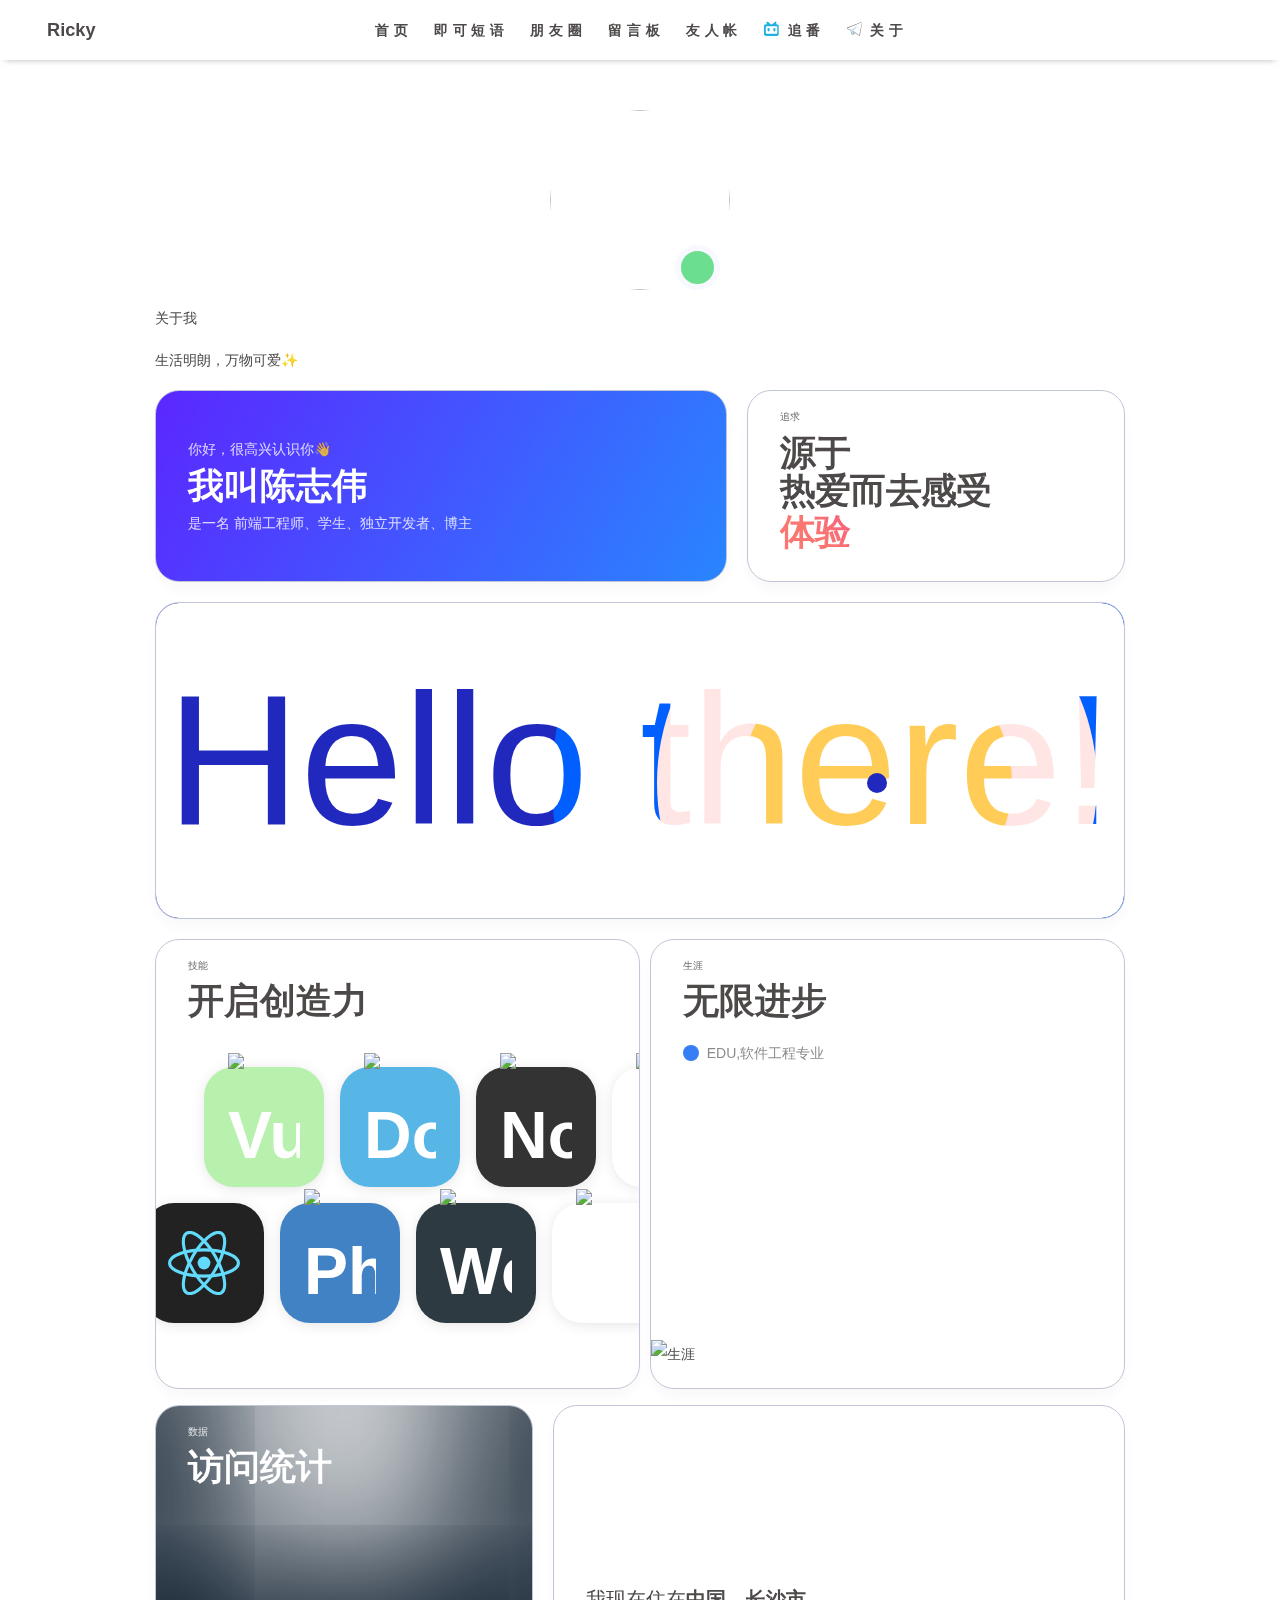
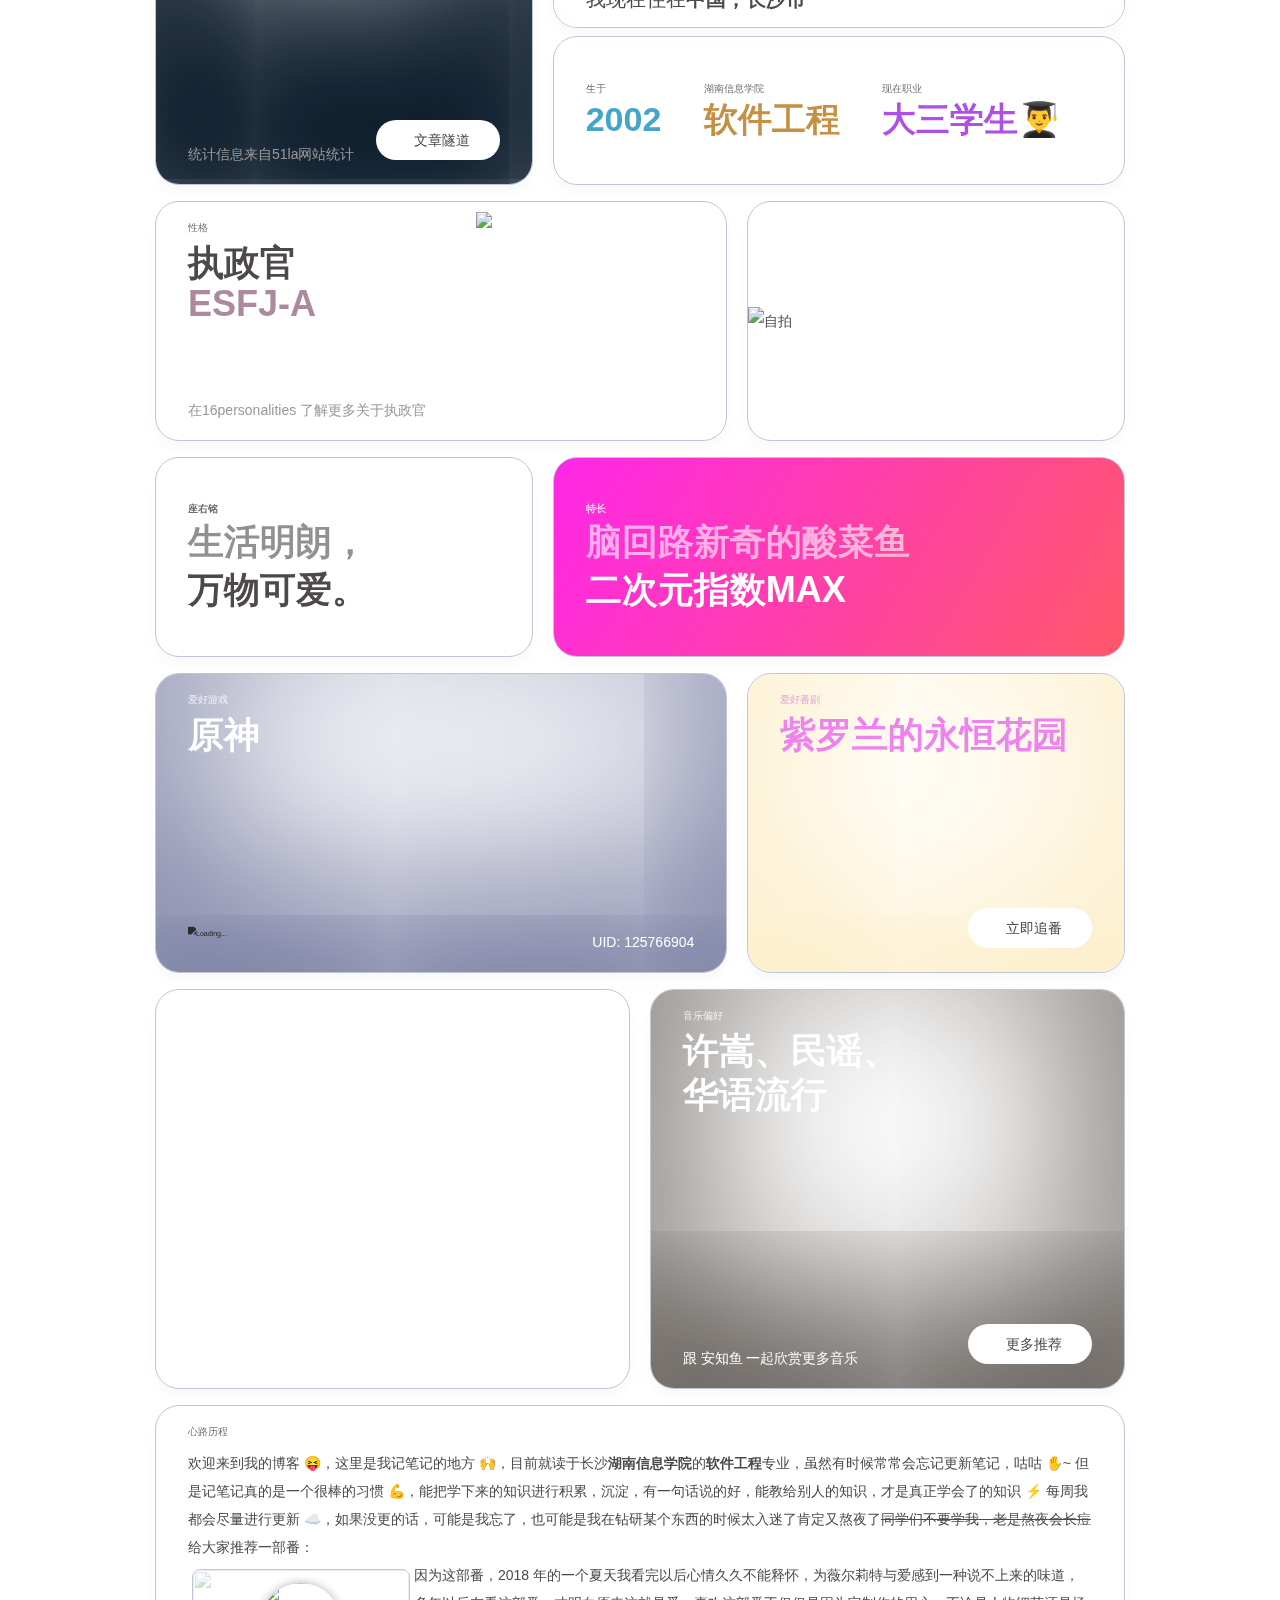
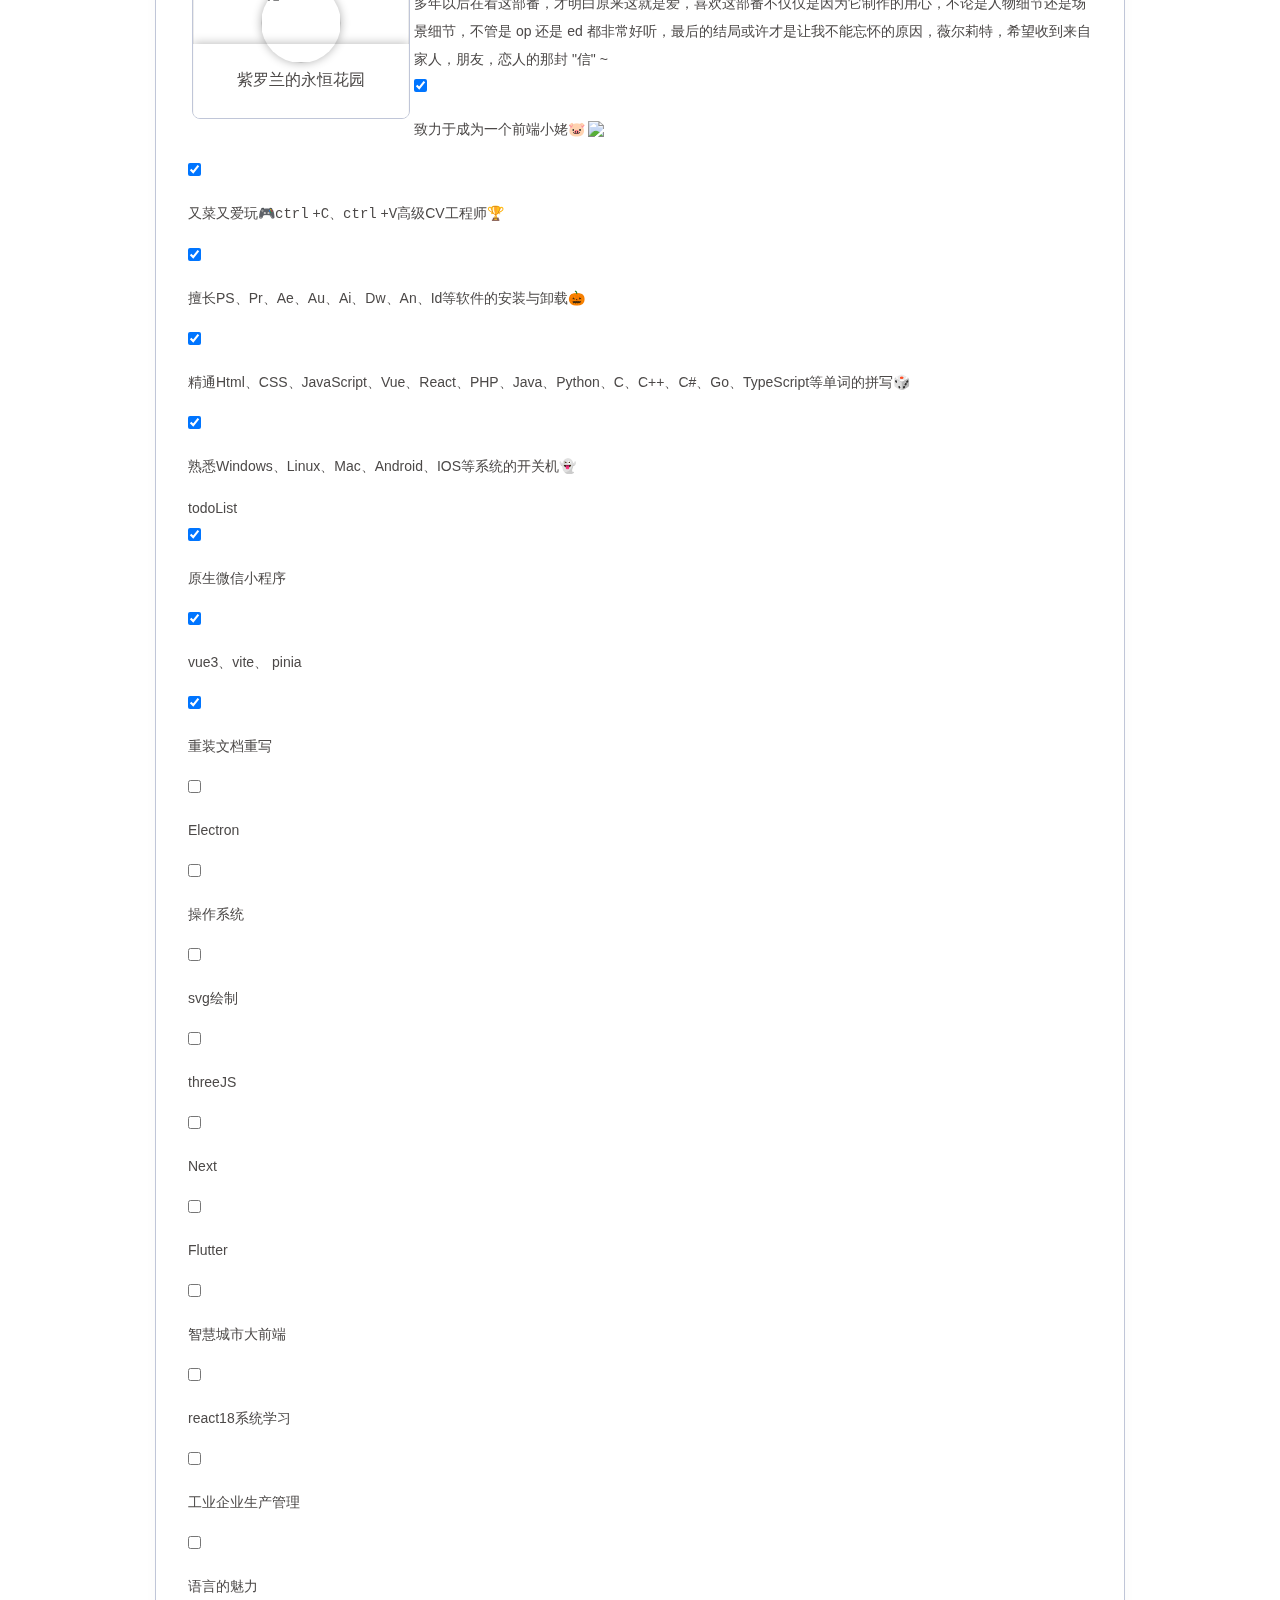
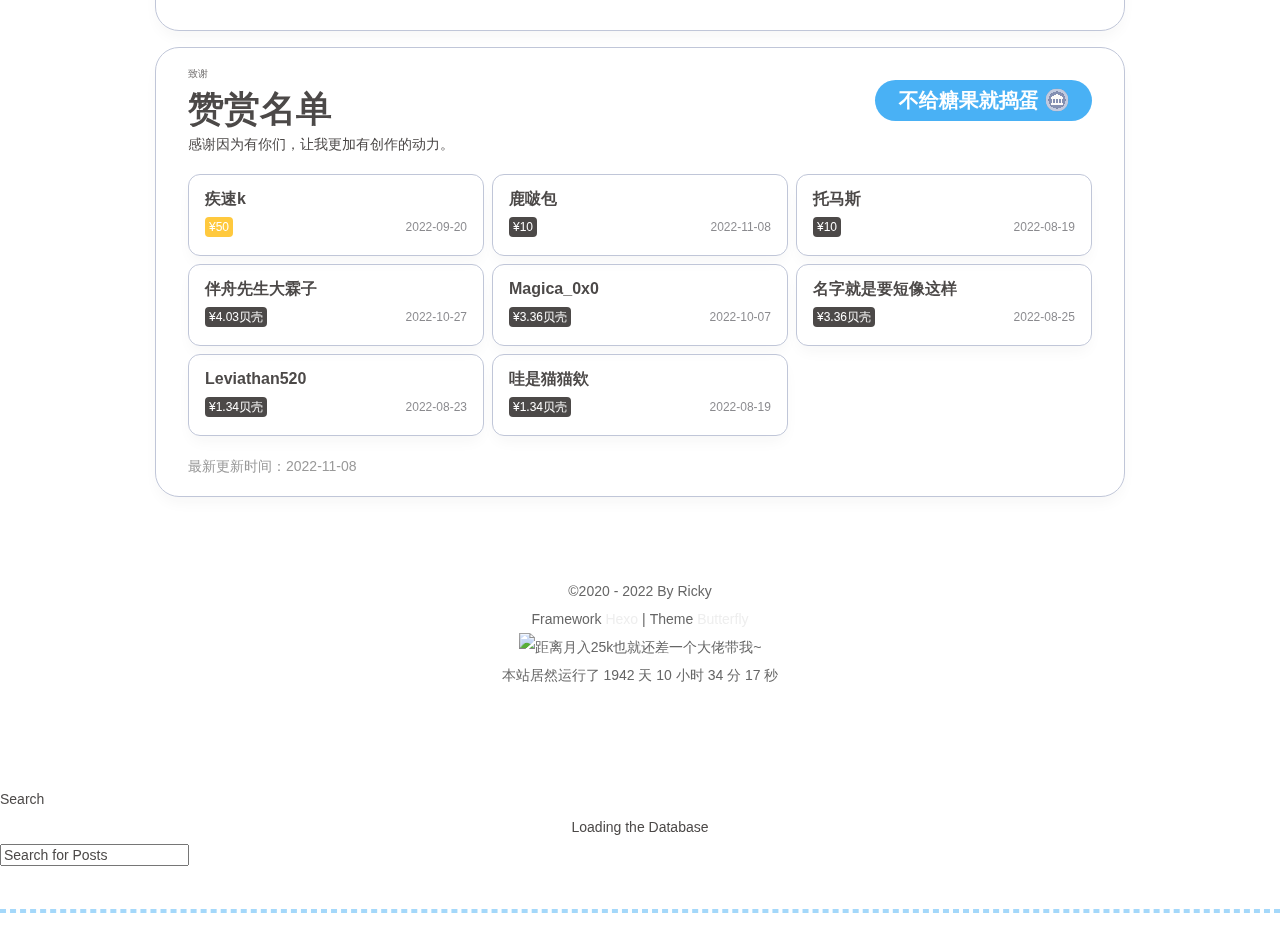
==== commit e854fcbc: "Site updated: 2022-12-03 04:58:35" ====
--- a/about/index.html
+++ b/about/index.html
@@ -1,14 +1,14 @@
-<!DOCTYPE html><html lang="en" data-theme="light"><head><meta charset="UTF-8"><meta http-equiv="X-UA-Compatible" content="IE=edge"><meta name="viewport" content="width=device-width, initial-scale=1.0, maximum-scale=1.0, user-scalable=no"><title>关于 | Hexo</title><meta name="author" content="John Doe"><meta name="copyright" content="John Doe"><meta name="format-detection" content="telephone=no"><meta name="theme-color" content="#ffffff"><meta property="og:type" content="website">
+<!DOCTYPE html><html lang="en" data-theme="light"><head><meta charset="UTF-8"><meta http-equiv="X-UA-Compatible" content="IE=edge"><meta name="viewport" content="width=device-width, initial-scale=1.0, maximum-scale=1.0, user-scalable=no"><title>关于 | Ricky</title><meta name="author" content="Ricky"><meta name="copyright" content="Ricky"><meta name="format-detection" content="telephone=no"><meta name="theme-color" content="#ffffff"><meta property="og:type" content="website">
 <meta property="og:title" content="关于">
-<meta property="og:url" content="http://example.com/about/index.html">
-<meta property="og:site_name" content="Hexo">
+<meta property="og:url" content="https://codindd.cn/about/index.html">
+<meta property="og:site_name" content="Ricky">
 <meta property="og:locale" content="en_US">
 <meta property="og:image" content="https://i.loli.net/2020/05/01/gkihqEjXxJ5UZ1C.jpg">
 <meta property="article:published_time" content="2021-03-30T07:57:51.000Z">
 <meta property="article:modified_time" content="2022-11-26T01:07:24.230Z">
-<meta property="article:author" content="John Doe">
+<meta property="article:author" content="Ricky">
 <meta name="twitter:card" content="summary">
-<meta name="twitter:image" content="https://i.loli.net/2020/05/01/gkihqEjXxJ5UZ1C.jpg"><link rel="shortcut icon" href="/img/og.jpg"><link rel="canonical" href="http://example.com/about/"><link rel="preconnect" href="//cdn.jsdelivr.net"/><link rel="preconnect" href="//busuanzi.ibruce.info"/><link rel="stylesheet" href="/css/index.css"><link rel="stylesheet" href="https://cdn.jsdelivr.net/npm/@fortawesome/fontawesome-free/css/all.min.css" media="print" onload="this.media='all'"><link rel="stylesheet" href="https://cdn.jsdelivr.net/npm/@fancyapps/ui/dist/fancybox.min.css" media="print" onload="this.media='all'"><script>const GLOBAL_CONFIG = { 
+<meta name="twitter:image" content="https://i.loli.net/2020/05/01/gkihqEjXxJ5UZ1C.jpg"><link rel="shortcut icon" href="/img/og.jpg"><link rel="canonical" href="https://codindd.cn/about/"><link rel="preconnect" href="//cdn.jsdelivr.net"/><link rel="preconnect" href="//busuanzi.ibruce.info"/><link rel="stylesheet" href="/css/index.css"><link rel="stylesheet" href="https://cdn.jsdelivr.net/npm/@fortawesome/fontawesome-free/css/all.min.css" media="print" onload="this.media='all'"><link rel="stylesheet" href="https://cdn.jsdelivr.net/npm/@fancyapps/ui/dist/fancybox.min.css" media="print" onload="this.media='all'"><script>const GLOBAL_CONFIG = { 
   root: '/',
   algolia: undefined,
   localSearch: {"path":"/search.xml","preload":false,"languages":{"hits_empty":"We didn't find any results for the search: ${query}"}},
@@ -139,10 +139,10 @@
       }
     }
     detectApple()
-    })(window)</script><link rel="stylesheet" href="\css\zhheocar.css"><link rel="stylesheet" href="/css/loading-img.css"><link rel="stylesheet" href="\css\progress_bar.css"><link rel="stylesheet" href="\css\color.css"><link rel="stylesheet" href="/css/custom.css" media="defer" onload="this.media='all'"><link rel="stylesheet" href="/css/custom.css""><link rel="stylesheet" href="https://cdn.cbd.int/qweather-icons@1.1.1/font/qweather-icons.css"><link rel="stylesheet" href="/css/rightmenu.css"><link rel="stylesheet" href="/css/iconfont.css"><link rel="stylesheet" href="https://cdn.jsdelivr.net/gh/zhheo/JS-Heo@master/mainColor/heoMainColor.css"><link rel="stylesheet" href="https://cdn.jsdelivr.net/gh/zhheo/JS-Heo@main/tag-link/tag-link.css"><link rel="stylesheet" href="/css/essay_page/home_essay_bar.css"><link rel="stylesheet" href="https://npm.elemecdn.com/hexo-butterfly-swiper-anzhiyu@1.0.4/lib/swiper.min.css"><link rel="stylesheet" href="/css/essay_page/essay_page.css"><link rel="stylesheet" href="/css/nav_menu.css"><link rel="stylesheet" href="https://lf3-cdn-tos.bytecdntp.com/cdn/expire-1-M/Swiper/8.0.6/swiper-bundle.min.css"><link rel="stylesheet" href="/css/comment-set.css"><!-- hexo injector head_end start --><link rel="stylesheet" href="https://cdn.jsdelivr.net/gh/Zfour/Butterfly-double-row-display@1.00/cardlistpost.min.css"/>
+    })(window)</script><link rel="stylesheet" href="\css\zhheocar.css"><link rel="stylesheet" href="/css/loading-img.css"><link rel="stylesheet" href="\css\progress_bar.css"><link rel="stylesheet" href="\css\color.css"><link rel="stylesheet" href="/css/custom.css" media="defer" onload="this.media='all'"><link rel="stylesheet" href="/css/custom.css""><link rel="stylesheet" href="https://cdn.cbd.int/qweather-icons@1.1.1/font/qweather-icons.css"><link rel="stylesheet" href="/css/rightmenu.css"><link rel="stylesheet" href="/css/iconfont.css"><link rel="stylesheet" href="https://cdn.jsdelivr.net/gh/zhheo/JS-Heo@master/mainColor/heoMainColor.css"><link rel="stylesheet" href="https://cdn.jsdelivr.net/gh/zhheo/JS-Heo@main/tag-link/tag-link.css"><link rel="stylesheet" href="/css/essay_page/home_essay_bar.css"><link rel="stylesheet" href="https://npm.elemecdn.com/hexo-butterfly-swiper-anzhiyu-pro@1.0.4/lib/swiper.min.css"><link rel="stylesheet" href="/css/essay_page/essay_page.css"><link rel="stylesheet" href="/css/nav_menu.css"><link rel="stylesheet" href="https://lf3-cdn-tos.bytecdntp.com/cdn/expire-1-M/Swiper/8.0.6/swiper-bundle.min.css"><link rel="stylesheet" href="/css/comment-set.css"><!-- hexo injector head_end start --><link rel="stylesheet" href="https://cdn.jsdelivr.net/gh/Zfour/Butterfly-double-row-display@1.00/cardlistpost.min.css"/>
 <style>#recent-posts > .recent-post-item >.recent-post-info > .article-meta-wrap > .tags:before {content:"\A";
   white-space: pre;}#recent-posts > .recent-post-item >.recent-post-info > .article-meta-wrap > .tags > .article-meta__separator{display:none}</style>
-<link rel="stylesheet" href="https://cdn.cbd.int/hexo-butterfly-categories-card@1.0.0/lib/categorybar.css"><link rel="stylesheet" href="https://cdn.cbd.int/hexo-butterfly-tag-plugins-plus@latest/lib/assets/font-awesome-animation.min.css" media="defer" onload="this.media='all'"><link rel="stylesheet" href="https://cdn.cbd.int/hexo-butterfly-tag-plugins-plus@latest/lib/tag_plugins.css" media="defer" onload="this.media='all'"><script src="https://cdn.cbd.int/hexo-butterfly-tag-plugins-plus@latest/lib/assets/carousel-touch.js"></script><link rel="stylesheet" href="https://cdn.cbd.int/hexo-butterfly-swiper-anzhiyu@1.0.4/lib/swiper.min.css" media="print" onload="this.media='all'"><link rel="stylesheet" href="https://cdn.cbd.int/hexo-butterfly-swiper-anzhiyu@1.0.4/lib/swiperstyle.css" media="print" onload="this.media='all'"><link rel="stylesheet" href="https://npm.elemecdn.com/anzhiyu-blog@2.0.4/css/runtime/runtime.min.css" media="print" onload="this.media='all'"><!-- hexo injector head_end end --><meta name="generator" content="Hexo 5.4.2"><link rel="alternate" href="/atom.xml" title="Hexo" type="application/atom+xml">
+<link rel="stylesheet" href="https://cdn.cbd.int/hexo-butterfly-categories-card@1.0.0/lib/categorybar.css"><link rel="stylesheet" href="https://npm.elemecdn.com/anzhiyu-blog@2.0.4/css/runtime/runtime.min.css" media="print" onload="this.media='all'"><link rel="stylesheet" href="https://cdn.cbd.int/hexo-butterfly-swiper-anzhiyu-pro/lib/swiper.min.css" media="print" onload="this.media='all'"><link rel="stylesheet" href="https://cdn.cbd.int/hexo-butterfly-swiper-anzhiyu-pro/lib/swiperstyle.css" media="print" onload="this.media='all'"><link rel="stylesheet" href="https://cdn.cbd.int/hexo-butterfly-swiper-anzhiyu-pro/lib/categoryGroup.css" media="print" onload="this.media='all'"><link rel="stylesheet" href="https://cdn.cbd.int/hexo-butterfly-tag-plugins-plus@latest/lib/assets/font-awesome-animation.min.css" media="defer" onload="this.media='all'"><link rel="stylesheet" href="https://cdn.cbd.int/hexo-butterfly-tag-plugins-plus@latest/lib/tag_plugins.css" media="defer" onload="this.media='all'"><script src="https://cdn.cbd.int/hexo-butterfly-tag-plugins-plus@latest/lib/assets/carousel-touch.js"></script><!-- hexo injector head_end end --><meta name="generator" content="Hexo 5.4.2"><link rel="alternate" href="/atom.xml" title="Ricky" type="application/atom+xml">
 </head><body><div id="loading-box" onclick="document.getElementById(&quot;loading-box&quot;).classList.add(&quot;loaded&quot;)"><div class="loading-bg"><div class="loading-img"></div><div class="loading-image-dot"></div></div></div><script>const preloader = {
   endLoading: () => {
     document.body.style.overflow = 'auto';
@@ -159,7 +159,7 @@
 if (true) {
   document.addEventListener('pjax:send', () => { preloader.initLoading() })
   document.addEventListener('pjax:complete', () => { preloader.endLoading() })
-}</script><link rel="stylesheet" href="/css/progress_bar.css"/><script src="https://cdn.jsdelivr.net/npm/pace-js/pace.min.js"></script><div id="sidebar"><div id="menu-mask"></div><div id="sidebar-menus"><div class="avatar-img is-center"><img src="/img/og.jpg" onerror="onerror=null;src='/img/friend_404.gif'" alt="avatar"/></div><div class="sidebar-site-data site-data is-center"><a href="/archives/"><div class="headline">Articles</div><div class="length-num">2</div></a><a href="/tags/"><div class="headline">Tags</div><div class="length-num">1</div></a><a href="/categories/"><div class="headline">Categories</div><div class="length-num">0</div></a></div><hr/><div class="menus_items"><div class="menus_item"><a class="site-page faa-parent animated-hover" href="/"><i class="fa-fw fas fa-home faa-tada"></i><span> 首页</span></a></div><div class="menus_item"><a class="site-page faa-parent animated-hover" href="/essay/"><i class="fa-fw fas fa-comment-dots faa-tada"></i><span> 即可短语</span></a></div><div class="menus_item"><a class="site-page faa-parent animated-hover" href="/fcircle/"><i class="fa-fw fab fa-artstation faa-tada"></i><span> 朋友圈</span></a></div><div class="menus_item"><a class="site-page faa-parent animated-hover" href="/comments/"><i class="fa-fw fas fa-envelope faa-tada"></i><span> 留言板</span></a></div><div class="menus_item"><a class="site-page faa-parent animated-hover" href="/link/"><i class="fa-fw fas fa-link faa-tada"></i><span> 友人帐</span></a></div><div class="menus_item"><a class="site-page faa-parent animated-hover" href="/bangumis/"><svg class="icon faa-tada" aria-hidden="true"><use xlink:href="#icon-bilibili1"></use></svg><span> 追番</span></a></div><div class="menus_item"><a class="site-page faa-parent animated-hover" href="/about/"><svg class="icon faa-tada" aria-hidden="true"><use xlink:href="#icon-zhifeiji"></use></svg><span> 关于</span></a></div></div></div></div><div class="page" id="body-wrap"><header class="not-top-img" id="page-header"><nav id="nav"><span id="blog_name"><div class="back-home-button" tabindex="-1"><i class="back-home-button-icon fas fa-grip-vertical"></i><div class="back-menu-list-groups"><div class="back-menu-list-group"><div class="back-menu-list-title">网页</div><div class="back-menu-list"><a class="back-menu-item" href="/" title="前往博客主页" target="_blank" one-link-mark="yes"><img class="back-menu-item-icon" src="https://image.anzhiy.cn/adminuploads/1/2022/09/05/6315ec9737ac4.png"/><span class="back-menu-item-text">博客</span></a><a class="back-menu-item" href="https://www.cloud.anzhiy.cn/" rel="external nofollow" title="前往云盘主页" target="_blank" one-link-mark="yes"><img class="back-menu-item-icon" src="https://image.anzhiy.cn/adminuploads/1/2022/09/15/63232b7d91d22.jpg"/><span class="back-menu-item-text">云盘主页</span></a><a class="back-menu-item" href="https://cloud.anzhiy.cn/" rel="external nofollow" title="前往安知鱼云盘" target="_blank" one-link-mark="yes"><img class="back-menu-item-icon" src="https://image.anzhiy.cn/adminuploads/1/2022/04/27/6268e7d9de532.png"/><span class="back-menu-item-text">安知鱼云盘</span></a></div></div><div class="back-menu-list-group"><div class="back-menu-list-title">项目</div><div class="back-menu-list"><a class="back-menu-item" href="http://blgou.net/#/main/home" title="查看德信官网" target="_blank" rel="noopener nofollow" one-link-mark="yes"><img class="back-menu-item-icon" src="https://image.anzhiy.cn/adminuploads/1/2022/09/15/6322cd942dbd9.png"/><span class="back-menu-item-text">德信官网</span></a></div></div></div></div><a id="site-name" href="/"><div class="title">Hexo</div><i class="fa-solid fa-house"></i></a></span><div class="mask-name-container"><center id="name-container"><a id="page-name" href="javascript:rmf.scrollToTop()">PAGE_NAME</a></center></div><div id="menus"><div class="nav-button" id="search-button"><a class="site-page social-icon search"><i class="fas fa-search fa-fw"></i><span> Search</span></a></div><div class="nav-button" id="darkmode_navswitch"><a class="darkmode_switchbutton" type="button" title="Switch Between Light And Dark Mode" onclick="rmf.switchDarkMode()"><i class="fas fa-adjust"></i></a></div><div class="nav-button" id="nav-totop"><a class="totopbtn"><i class="fas fa-arrow-up"></i><span id="percent" onclick="btf.scrollToDest(0,500)">0</span></a></div><div class="menus_items"><div class="menus_item"><a class="site-page faa-parent animated-hover" href="/"><i class="fa-fw fas fa-home faa-tada"></i><span> 首页</span></a></div><div class="menus_item"><a class="site-page faa-parent animated-hover" href="/essay/"><i class="fa-fw fas fa-comment-dots faa-tada"></i><span> 即可短语</span></a></div><div class="menus_item"><a class="site-page faa-parent animated-hover" href="/fcircle/"><i class="fa-fw fab fa-artstation faa-tada"></i><span> 朋友圈</span></a></div><div class="menus_item"><a class="site-page faa-parent animated-hover" href="/comments/"><i class="fa-fw fas fa-envelope faa-tada"></i><span> 留言板</span></a></div><div class="menus_item"><a class="site-page faa-parent animated-hover" href="/link/"><i class="fa-fw fas fa-link faa-tada"></i><span> 友人帐</span></a></div><div class="menus_item"><a class="site-page faa-parent animated-hover" href="/bangumis/"><svg class="icon faa-tada" aria-hidden="true"><use xlink:href="#icon-bilibili1"></use></svg><span> 追番</span></a></div><div class="menus_item"><a class="site-page faa-parent animated-hover" href="/about/"><svg class="icon faa-tada" aria-hidden="true"><use xlink:href="#icon-zhifeiji"></use></svg><span> 关于</span></a></div></div><div id="toggle-menu"><a class="site-page"><i class="fas fa-bars fa-fw"></i></a></div></div></nav></header><main class="layout hide-aside" id="content-inner"><div id="page"><h1 class="page-title">关于</h1><div id="about-page"><div class="author-box"><div class="author-img"><img class="no-lightbox" src="https://image.anzhiy.cn/adminuploads/1/2022/09/15/63232b7d91d22.jpg"></div><div class="image-dot"></div></div><p class="p center logo large">关于我</p><p class="p center small">生活明朗，万物可爱✨</p><div class="author-content"><div class="author-content-item myInfoAndSayHello"><div class="title1">你好，很高兴认识你👋</div><div class="title2">我叫<span class="inline-word">陈志伟</span></div><div class="title1">是一名 前端工程师、学生、独立开发者、<span class="inline-word">博主</span></div></div><div class="aboutsiteTips author-content-item"><div class="author-content-item-tips">追求</div><h2>源于<br>热爱而去<span class="inline-word">感受</span><div class="mask"><span class="first-tips">学习</span><span>生活</span><span data-up>程序</span><span data-show>体验</span></div></h2></div></div><div class="hello-about"><div class="cursor" style="translate:none;rotate:none;scale:none;transform:translate(721px,180px)"></div><div class="shapes"><div class="shape shape-1" style="translate:none;rotate:none;scale:none;transform:translate(721px,180px)"></div><div class="shape shape-2" style="translate:none;rotate:none;scale:none;transform:translate(721px,180px)"></div><div class="shape shape-3" style="translate:none;rotate:none;scale:none;transform:translate(721px,180px)"></div></div><div class="content"><h1>Hello there!</h1></div></div><div class="author-content"><div class="author-content-item skills"><div class="card-content"><div class="author-content-item-tips">技能</div><span class="author-content-item-title">开启创造力</span><div class="skills-style-group"><div class="tags-group-all"><div class="tags-group-wrapper"><div class="tags-group-icon-pair"><div class="tags-group-icon" style="background: #b8f0ae"><img class="no-lightbox" title="Vue" src="https://image.anzhiy.cn/adminuploads/1/2022/09/25/633001374747b.png"></div><div class="tags-group-icon" style="background: #222"><img class="no-lightbox" title="React" src="[data-uri]"></div></div><div class="tags-group-icon-pair"><div class="tags-group-icon" style="background: #57b6e6"><img class="no-lightbox" title="Docker" src="https://image.anzhiy.cn/adminuploads/1/2022/09/25/63300647df7fa.png"></div><div class="tags-group-icon" style="background: #4082c3"><img class="no-lightbox" title="Photoshop" src="https://image.anzhiy.cn/adminuploads/1/2022/09/25/63300647e1f10.png"></div></div><div class="tags-group-icon-pair"><div class="tags-group-icon" style="background: #333"><img class="no-lightbox" title="Node" src="https://npm.elemecdn.com/anzhiyu-blog@2.1.1/img/svg/node-logo.svg"></div><div class="tags-group-icon" style="background: #2e3a41"><img class="no-lightbox" title="Webpack" src="https://image.anzhiy.cn/adminuploads/1/2022/09/26/6330ff27e5c9b.png"></div></div><div class="tags-group-icon-pair"><div class="tags-group-icon" style="background: #fff"><img class="no-lightbox" title="Pinia" src="https://npm.elemecdn.com/anzhiyu-blog@2.0.8/img/svg/pinia-logo.svg"></div><div class="tags-group-icon" style="background: #fff"><img class="no-lightbox" title="Python" src="https://image.anzhiy.cn/adminuploads/1/2022/09/25/63300647dea51.png"></div></div><div class="tags-group-icon-pair"><div class="tags-group-icon" style="background: #937df7"><img class="no-lightbox" title="Vite" src="https://npm.elemecdn.com/anzhiyu-blog@2.0.8/img/svg/vite-logo.svg"></div><div class="tags-group-icon" style="background: #4499e4"><img class="no-lightbox" title="Flutter" src="https://image.anzhiy.cn/adminuploads/1/2022/09/25/633004063ff15.png"></div></div><div class="tags-group-icon-pair"><div class="tags-group-icon" style="background: #fff"><img class="no-lightbox" title="Java" src="https://image.anzhiy.cn/adminuploads/1/2022/09/25/633005bf0fd1e.jpg"></div><div class="tags-group-icon" style="background: #2c51db"><img class="no-lightbox" title="CSS3" src="https://image.anzhiy.cn/adminuploads/1/2022/09/25/633006cc55e07.png"></div></div><div class="tags-group-icon-pair"><div class="tags-group-icon" style="background: #f7cb4f"><img class="no-lightbox" title="JS" src="https://image.anzhiy.cn/adminuploads/1/2022/09/25/633006eee047b.png"></div><div class="tags-group-icon" style="background: #e9572b"><img class="no-lightbox" title="HTML" src="https://image.anzhiy.cn/adminuploads/1/2022/09/25/633006f9ab27d.png"></div></div><div class="tags-group-icon-pair"><div class="tags-group-icon" style="background: #df5b40"><img class="no-lightbox" title="Git" src="https://image.anzhiy.cn/adminuploads/1/2022/09/25/633006e37c7fd.webp"></div><div class="tags-group-icon" style="background: #e65164"><img class="no-lightbox" title="Apifox" src="https://image.anzhiy.cn/adminuploads/1/2022/09/25/633007087a4dc.webp"></div></div></div></div><div class="skills-list"><div class="skill-info"><div class="skill-icon" style="background: #b8f0ae"><img class="no-lightbox" title="Vue" src="https://image.anzhiy.cn/adminuploads/1/2022/09/25/633001374747b.png"></div><div class="skill-name"><span>Vue</span></div></div><div class="skill-info"><div class="skill-icon" style="background: #222"><img class="no-lightbox" title="React" src="[data-uri]"></div><div class="skill-name"><span>React</span></div></div><div class="skill-info"><div class="skill-icon" style="background: #57b6e6"><img class="no-lightbox" title="Docker" src="https://image.anzhiy.cn/adminuploads/1/2022/09/25/63300647df7fa.png"></div><div class="skill-name"><span>Docker</span></div></div><div class="skill-info"><div class="skill-icon" style="background: #4082c3"><img class="no-lightbox" title="Photoshop" src="https://image.anzhiy.cn/adminuploads/1/2022/09/25/63300647e1f10.png"></div><div class="skill-name"><span>Photoshop</span></div></div><div class="skill-info"><div class="skill-icon" style="background: #333"><img class="no-lightbox" title="Node" src="https://npm.elemecdn.com/anzhiyu-blog@2.1.1/img/svg/node-logo.svg"></div><div class="skill-name"><span>Node</span></div></div><div class="skill-info"><div class="skill-icon" style="background: #2e3a41"><img class="no-lightbox" title="Webpack" src="https://image.anzhiy.cn/adminuploads/1/2022/09/26/6330ff27e5c9b.png"></div><div class="skill-name"><span>Webpack</span></div></div><div class="skill-info"><div class="skill-icon" style="background: #fff"><img class="no-lightbox" title="Pinia" src="https://npm.elemecdn.com/anzhiyu-blog@2.0.8/img/svg/pinia-logo.svg"></div><div class="skill-name"><span>Pinia</span></div></div><div class="skill-info"><div class="skill-icon" style="background: #fff"><img class="no-lightbox" title="Python" src="https://image.anzhiy.cn/adminuploads/1/2022/09/25/63300647dea51.png"></div><div class="skill-name"><span>Python</span></div></div><div class="skill-info"><div class="skill-icon" style="background: #937df7"><img class="no-lightbox" title="Vite" src="https://npm.elemecdn.com/anzhiyu-blog@2.0.8/img/svg/vite-logo.svg"></div><div class="skill-name"><span>Vite</span></div></div><div class="skill-info"><div class="skill-icon" style="background: #4499e4"><img class="no-lightbox" title="Flutter" src="https://image.anzhiy.cn/adminuploads/1/2022/09/25/633004063ff15.png"></div><div class="skill-name"><span>Flutter</span></div></div><div class="skill-info"><div class="skill-icon" style="background: #fff"><img class="no-lightbox" title="Java" src="https://image.anzhiy.cn/adminuploads/1/2022/09/25/633005bf0fd1e.jpg"></div><div class="skill-name"><span>Java</span></div></div><div class="skill-info"><div class="skill-icon" style="background: #2c51db"><img class="no-lightbox" title="CSS3" src="https://image.anzhiy.cn/adminuploads/1/2022/09/25/633006cc55e07.png"></div><div class="skill-name"><span>CSS3</span></div></div><div class="skill-info"><div class="skill-icon" style="background: #f7cb4f"><img class="no-lightbox" title="JS" src="https://image.anzhiy.cn/adminuploads/1/2022/09/25/633006eee047b.png"></div><div class="skill-name"><span>JS</span></div></div><div class="skill-info"><div class="skill-icon" style="background: #e9572b"><img class="no-lightbox" title="HTML" src="https://image.anzhiy.cn/adminuploads/1/2022/09/25/633006f9ab27d.png"></div><div class="skill-name"><span>HTML</span></div></div><div class="skill-info"><div class="skill-icon" style="background: #df5b40"><img class="no-lightbox" title="Git" src="https://image.anzhiy.cn/adminuploads/1/2022/09/25/633006e37c7fd.webp"></div><div class="skill-name"><span>Git</span></div></div><div class="skill-info"><div class="skill-icon" style="background: #e65164"><img class="no-lightbox" title="Apifox" src="https://image.anzhiy.cn/adminuploads/1/2022/09/25/633007087a4dc.webp"></div><div class="skill-name"><span>Apifox</span></div></div><div class="etc">...</div></div></div></div></div><div class="author-content-item careers"><div class="card-content"><div class="author-content-item-tips">生涯</div><span class="author-content-item-title">无限进步</span><div class="careers-group"><div class="careers-item"><div class="circle" style="background:#357ef5"></div><div class="name">EDU,软件工程专业</div></div></div><img class="author-content-img no-lightbox" alt="生涯" src="https://image.anzhiy.cn/adminuploads/1/2022/09/26/6330e9bcc39cc.png"></div></div></div><div class="author-content"><div class="about-statistic author-content-item"><div class="card-content"><div class="author-content-item-tips">数据</div><span class="author-content-item-title">访问统计</span><div id="statistic"></div><div class="post-tips">统计信息来自<a href="https://invite.51.la/1NzKqTeb?target=V6" target="_blank" rel="noopener nofollow">51la网站统计</a></div><div class="banner-button-group"><a class="banner-button" onclick="pjax.loadUrl(&quot;/archives/&quot;)" data-pjax-state><i class="fas fa-circle-arrow-up-right"></i><span class="banner-button-text">文章隧道</span></a></div></div></div><div class="author-content-item-group column mapAndInfo"><div class="author-content-item map single"><span class="map-title">我现在住在<b>中国，长沙市</b></span></div><div class="author-content-item selfInfo single"><div><span class="selfInfo-title">生于</span><span class="selfInfo-content" id="selfInfo-content-year" style="color:#43a6c6">2002</span></div><div><span class="selfInfo-title">湖南信息学院</span><span class="selfInfo-content" style="color:#c69043">软件工程</span></div><div><span class="selfInfo-title">现在职业</span><span class="selfInfo-content" style="color:#b04fe6">大三学生👨‍🎓</span></div></div></div></div><div class="author-content"><div class="author-content-item personalities"><div class="author-content-item-tips">性格</div><span class="author-content-item-title">执政官</span><div class="title2" style="color:#ac899c">ESFJ-A</div><div class="post-tips">在<a href="https://www.16personalities.com/" target="_blank" rel="noopener nofollow">16personalities</a> 了解更多关于<a target="_blank" rel="noopener external nofollow" href="https://www.16personalities.com/ch/esfj-%E4%BA%BA%E6%A0%BC">执政官</a></div><div class="image"><img class="no-lightbox" src="https://npm.elemecdn.com/anzhiyu-blog@2.0.8/img/svg/ESFJ-A.svg"></div></div><div class="author-content-item myphoto"><img class="author-content-img no-lightbox" alt="自拍" src="https://image.anzhiy.cn/adminuploads/1/2022/09/24/632e9643611ec.jpg"></div></div><div class="author-content"><div class="author-content-item maxim"><div class="author-content-item-tips">座右铭</div><span class="maxim-title"><span style="opacity:.6;margin-bottom:8px">生活明朗，</span><span>万物可爱。</span></span></div><div class="author-content-item buff"><div class="card-content"><div class="author-content-item-tips">特长</div><span class="buff-title"><span style="opacity:.6;margin-bottom:8px">脑回路新奇的<span class="inline-word">酸菜鱼</span></span><span>二次元指数<span class="inline-word">MAX</span></span></span></div><div class="card-background-icon"><i class="fas fa-dice-d20"></i></div></div></div><div class="author-content"><div class="author-content-item game-yuanshen"><div class="card-content"><div class="author-content-item-tips">爱好游戏</div><span class="author-content-item-title">原神</span><div class="content-bottom"><div class="icon-group"><div class="loading-bar" role="presentation" aria-hidden="true"><img class="no-lightbox" src="https://yuanshen.site/imgs/loading-bar.png" alt="Loading..." longdesc="https://ys.mihoyo.com/main/"></div></div><div class="tips game-yuanshen-uid">UID: 125766904</div></div></div></div><div class="author-content-item historical-drama"><div class="card-content"><div class="author-content-item-tips">爱好番剧</div><span class="author-content-item-title">紫罗兰的永恒花园</span><div class="content-bottom"><div class="banner-button-group"><a class="banner-button" onclick="window.open(&quot;https://www.bilibili.com/bangumi/play/ep173286?from=search&amp;seid=10927182858100936967&amp;from_spmid=666.25.episode.0&quot;)" data-pjax-state><i class="fas fa-circle-arrow-up-right"></i><span class="banner-button-text">立即追番</span></a></div></div></div></div></div><div class="author-content"><div class="author-content-item like-technology"><div class="card-content"><div class="author-content-item-tips">关注偏好</div><span class="author-content-item-title">数码科技</span><div class="content-bottom"><div class="tips">手机、电脑软硬件</div></div></div></div><div class="author-content-item like-music"><div class="card-content"><div class="author-content-item-tips">音乐偏好</div><span class="author-content-item-title">许嵩、民谣、</span><span class="author-content-item-title">华语流行</span><div class="content-bottom"><div class="tips">跟 安知鱼 一起欣赏更多音乐</div></div><div class="banner-button-group"><a class="banner-button" onclick="pjax.loadUrl(&quot;/music/&quot;)" data-pjax-state><i class="fas fa-circle-arrow-up-right"></i><span class="banner-button-text">更多推荐</span></a></div></div></div></div><div class="author-content"><div class="create-site-post author-content-item single"><div class="author-content-item-tips">心路历程</div>欢迎来到我的博客 😝，这里是我记笔记的地方 🙌，目前就读于长沙<strong>湖南信息学院</strong>的<strong>软件工程</strong>专业，虽然有时候常常会忘记更新笔记，咕咕 ✋~ 但是记笔记真的是一个很棒的习惯 💪，能把学下来的知识进行积累，沉淀，有一句话说的好，能教给别人的知识，才是真正学会了的知识 ⚡ 每周我都会尽量进行更新 ☁️，如果没更的话，可能是我忘了，也可能是我在钻研某个东西的时候太入迷了<psw>肯定又熬夜了</psw><del>同学们不要学我，老是熬夜会长痘</del> 给大家推荐一部番：<div class="site-card-group"><a class="site-card" target="_blank" href="https://www.bilibili.com/bangumi/play/ss21542/?from=search&amp;seid=10927182858100936967" data-title="紫罗兰的永恒花园"><div class="wrapper cover"><img class="cover fadeIn" src="https://npm.elemecdn.com/anzhiyu-blog@1.1.6/img/post/common/violet.jpg"></div><div class="info"><img class="flink-avatar" src="https://static.hdslb.com/images/favicon.ico" style="top: 19px"><span class="site-title">紫罗兰的永恒花园</span></div></a></div>因为这部番，2018 年的一个夏天我看完以后心情久久不能释怀，为薇尔莉特与爱感到一种说不上来的味道，多年以后在看这部番，才明白原来这就是爱，喜欢这部番不仅仅是因为它制作的用心，不论是人物细节还是场景细节，不管是 op 还是 ed 都非常好听，最后的结局或许才是让我不能忘怀的原因，薇尔莉特，希望收到来自家人，朋友，恋人的那封 "信" ~<div class="checkbox blue checked"><input type="checkbox" checked><p>致力于成为一个前端小姥🐷<img class="inline-img" src="https://cdn1.tianli0.top/gh/volantis-x/cdn-emoji/aru-l/0000.gif/" data-fancybox="gallery" style="display: inline;margin: 0 3px;height: 1.1em;vertical-align: text-bottom;"></p></div><div class="checkbox blue checked"><input type="checkbox" checked><p>又菜又爱玩🎮<kbd>ctrl</kbd> +<kbd>C</kbd>、<kbd>ctrl</kbd> +<kbd>V</kbd>高级CV工程师🏆</p></div><div class="checkbox times red checked"><input type="checkbox" checked><p>擅长PS、Pr、Ae、Au、Ai、Dw、An、Id等软件的安装与卸载🎃</p></div><div class="checkbox times red checked"><input type="checkbox" checked><p>精通Html、CSS、JavaScript、Vue、React、PHP、Java、Python、C、C++、C#、Go、TypeScript等单词的拼写🎲</p></div><div class="checkbox times red checked"><input type="checkbox" checked><p>熟悉Windows、Linux、Mac、Android、IOS等系统的开关机👻</p></div><span class="p h3">todoList</span><div class="checkbox checked"><input type="checkbox" checked><p>原生微信小程序</p></div><div class="checkbox checked"><input type="checkbox" checked><p>vue3、vite、 pinia</p></div><div class="checkbox checked"><input type="checkbox" checked><p>重装文档重写</p></div><div class="checkbox"><input type="checkbox"><p>Electron</p></div><div class="checkbox"><input type="checkbox"><p>操作系统</p></div><div class="checkbox canvas"><input type="checkbox"><p>svg绘制</p></div><div class="checkbox"><input type="checkbox"><p>threeJS</p></div><div class="checkbox Nuxt"><input type="checkbox"><p>Next</p></div><div class="checkbox"><input type="checkbox"><p>Flutter</p></div><div class="checkbox"><input type="checkbox"><p>智慧城市大前端</p></div><div class="checkbox"><input type="checkbox"><p>react18系统学习</p></div><div class="checkbox"><input type="checkbox"><p>工业企业生产管理</p></div><div class="checkbox"><input type="checkbox"><p>语言的魅力</p></div></div></div><div class="author-content"><div class="author-content-item single reward"><div class="author-content-item-tips">致谢</div><span class="author-content-item-title">赞赏名单</span><div class="author-content-item-description">感谢因为有你们，让我更加有创作的动力。<div class="reward-list-all"><div class="reward-list-item"><div class="reward-list-item-name">疾速k</div><div class="reward-list-bottom-group"><div class="reward-list-item-money" style="background:var(--anzhiyu-yellow)">¥50</div><div class="datatime reward-list-item-time" datatime="2022-09-20T00:00:00.000Z">2022-09-20</div></div></div><div class="reward-list-item"><div class="reward-list-item-name">鹿啵包</div><div class="reward-list-bottom-group"><div class="reward-list-item-money">¥10</div><div class="datatime reward-list-item-time" datatime="2022-11-08T00:00:00.000Z">2022-11-08</div></div></div><div class="reward-list-item"><div class="reward-list-item-name">托马斯</div><div class="reward-list-bottom-group"><div class="reward-list-item-money">¥10</div><div class="datatime reward-list-item-time" datatime="2022-08-19T00:00:00.000Z">2022-08-19</div></div></div><div class="reward-list-item"><div class="reward-list-item-name">伴舟先生大霖子</div><div class="reward-list-bottom-group"><div class="reward-list-item-money">¥4.03贝壳</div><div class="datatime reward-list-item-time" datatime="2022-10-27T00:00:00.000Z">2022-10-27</div></div></div><div class="reward-list-item"><div class="reward-list-item-name">Magica_0x0</div><div class="reward-list-bottom-group"><div class="reward-list-item-money">¥3.36贝壳</div><div class="datatime reward-list-item-time" datatime="2022-10-07T00:00:00.000Z">2022-10-07</div></div></div><div class="reward-list-item"><div class="reward-list-item-name">名字就是要短像这样</div><div class="reward-list-bottom-group"><div class="reward-list-item-money">¥3.36贝壳</div><div class="datatime reward-list-item-time" datatime="2022-08-25T00:00:00.000Z">2022-08-25</div></div></div><div class="reward-list-item"><div class="reward-list-item-name">Leviathan520</div><div class="reward-list-bottom-group"><div class="reward-list-item-money">¥1.34贝壳</div><div class="datatime reward-list-item-time" datatime="2022-08-23T00:00:00.000Z">2022-08-23</div></div></div><div class="reward-list-item"><div class="reward-list-item-name">哇是猫猫欸</div><div class="reward-list-bottom-group"><div class="reward-list-item-money">¥1.34贝壳</div><div class="datatime reward-list-item-time" datatime="2022-08-19T00:00:00.000Z">2022-08-19</div></div></div></div><div class="reward-list-updateDate">最新更新时间：<time class="datatime reward-list-updateDate-time" datatime="2022-11-08T00:00:00.000Z">2022-11-08</time></div></div><div class="post-reward"><button class="tip-button reward-button"><span class="tip-button__text">不给糖果就捣蛋</span><div class="coin-wrapper"><div class="coin"><div class="coin__middle"></div><div class="coin__back"></div><div class="coin__front"></div></div></div><div class="reward-main"><ul class="reward-all"><li class="reward-item"><a href="https://npm.elemecdn.com/anzhiyu-blog@1.1.6/img/post/common/qrcode-weichat.png" target="_blank"><img class="post-qr-code-img" alt="wechat" src="https://npm.elemecdn.com/anzhiyu-blog@1.1.6/img/post/common/qrcode-weichat.png"></a><div class="post-qr-code-desc">wechat</div></li><li class="reward-item"><a href="https://npm.elemecdn.com/anzhiyu-blog@1.1.6/img/post/common/qrcode-alipay.png" target="_blank"><img class="post-qr-code-img" alt="alipay" src="https://npm.elemecdn.com/anzhiyu-blog@1.1.6/img/post/common/qrcode-alipay.png"></a><div class="post-qr-code-desc">alipay</div></li></ul></div></button></div></div></div></div><script src="/js/countup.js"></script><script src="https://lf26-cdn-tos.bytecdntp.com/cdn/expire-1-M/gsap/3.9.1/gsap.min.js"></script><script>(() => {
+}</script><link rel="stylesheet" href="/css/progress_bar.css"/><script src="https://cdn.jsdelivr.net/npm/pace-js/pace.min.js"></script><div id="sidebar"><div id="menu-mask"></div><div id="sidebar-menus"><div class="avatar-img is-center"><img src="/img/og.jpg" onerror="onerror=null;src='/img/friend_404.gif'" alt="avatar"/></div><div class="sidebar-site-data site-data is-center"><a href="/archives/"><div class="headline">Articles</div><div class="length-num">2</div></a><a href="/tags/"><div class="headline">Tags</div><div class="length-num">1</div></a><a href="/categories/"><div class="headline">Categories</div><div class="length-num">0</div></a></div><hr/><div class="menus_items"><div class="menus_item"><a class="site-page faa-parent animated-hover" href="/"><i class="fa-fw fas fa-home faa-tada"></i><span> 首页</span></a></div><div class="menus_item"><a class="site-page faa-parent animated-hover" href="/essay/"><i class="fa-fw fas fa-comment-dots faa-tada"></i><span> 即可短语</span></a></div><div class="menus_item"><a class="site-page faa-parent animated-hover" href="/fcircle/"><i class="fa-fw fab fa-artstation faa-tada"></i><span> 朋友圈</span></a></div><div class="menus_item"><a class="site-page faa-parent animated-hover" href="/comments/"><i class="fa-fw fas fa-envelope faa-tada"></i><span> 留言板</span></a></div><div class="menus_item"><a class="site-page faa-parent animated-hover" href="/link/"><i class="fa-fw fas fa-link faa-tada"></i><span> 友人帐</span></a></div><div class="menus_item"><a class="site-page faa-parent animated-hover" href="/bangumis/"><svg class="icon faa-tada" aria-hidden="true"><use xlink:href="#icon-bilibili1"></use></svg><span> 追番</span></a></div><div class="menus_item"><a class="site-page faa-parent animated-hover" href="/about/"><svg class="icon faa-tada" aria-hidden="true"><use xlink:href="#icon-zhifeiji"></use></svg><span> 关于</span></a></div></div></div></div><div class="page" id="body-wrap"><header class="not-top-img" id="page-header"><nav id="nav"><span id="blog_name"><div class="back-home-button" tabindex="-1"><i class="back-home-button-icon fas fa-grip-vertical"></i><div class="back-menu-list-groups"><div class="back-menu-list-group"><div class="back-menu-list-title">网页</div><div class="back-menu-list"><a class="back-menu-item" href="/" title="前往博客主页" target="_blank" one-link-mark="yes"><img class="back-menu-item-icon" src="https://image.anzhiy.cn/adminuploads/1/2022/09/05/6315ec9737ac4.png"/><span class="back-menu-item-text">博客</span></a><a class="back-menu-item" href="https://www.cloud.anzhiy.cn/" rel="external nofollow" title="前往云盘主页" target="_blank" one-link-mark="yes"><img class="back-menu-item-icon" src="https://image.anzhiy.cn/adminuploads/1/2022/09/15/63232b7d91d22.jpg"/><span class="back-menu-item-text">云盘主页</span></a><a class="back-menu-item" href="https://cloud.anzhiy.cn/" rel="external nofollow" title="前往安知鱼云盘" target="_blank" one-link-mark="yes"><img class="back-menu-item-icon" src="https://image.anzhiy.cn/adminuploads/1/2022/04/27/6268e7d9de532.png"/><span class="back-menu-item-text">安知鱼云盘</span></a></div></div><div class="back-menu-list-group"><div class="back-menu-list-title">项目</div><div class="back-menu-list"><a class="back-menu-item" href="http://blgou.net/#/main/home" title="查看德信官网" target="_blank" rel="noopener nofollow" one-link-mark="yes"><img class="back-menu-item-icon" src="https://image.anzhiy.cn/adminuploads/1/2022/09/15/6322cd942dbd9.png"/><span class="back-menu-item-text">德信官网</span></a></div></div></div></div><a id="site-name" href="/"><div class="title">Ricky</div><i class="fa-solid fa-house"></i></a></span><div class="mask-name-container"><center id="name-container"><a id="page-name" href="javascript:rmf.scrollToTop()">PAGE_NAME</a></center></div><div id="menus"><div class="nav-button" id="search-button"><a class="site-page social-icon search"><i class="fas fa-search fa-fw"></i><span> Search</span></a></div><div class="nav-button" id="darkmode_navswitch"><a class="darkmode_switchbutton" type="button" title="Switch Between Light And Dark Mode" onclick="rmf.switchDarkMode()"><i class="fas fa-adjust"></i></a></div><div class="nav-button" id="nav-totop"><a class="totopbtn"><i class="fas fa-arrow-up"></i><span id="percent" onclick="btf.scrollToDest(0,500)">0</span></a></div><div class="menus_items"><div class="menus_item"><a class="site-page faa-parent animated-hover" href="/"><i class="fa-fw fas fa-home faa-tada"></i><span> 首页</span></a></div><div class="menus_item"><a class="site-page faa-parent animated-hover" href="/essay/"><i class="fa-fw fas fa-comment-dots faa-tada"></i><span> 即可短语</span></a></div><div class="menus_item"><a class="site-page faa-parent animated-hover" href="/fcircle/"><i class="fa-fw fab fa-artstation faa-tada"></i><span> 朋友圈</span></a></div><div class="menus_item"><a class="site-page faa-parent animated-hover" href="/comments/"><i class="fa-fw fas fa-envelope faa-tada"></i><span> 留言板</span></a></div><div class="menus_item"><a class="site-page faa-parent animated-hover" href="/link/"><i class="fa-fw fas fa-link faa-tada"></i><span> 友人帐</span></a></div><div class="menus_item"><a class="site-page faa-parent animated-hover" href="/bangumis/"><svg class="icon faa-tada" aria-hidden="true"><use xlink:href="#icon-bilibili1"></use></svg><span> 追番</span></a></div><div class="menus_item"><a class="site-page faa-parent animated-hover" href="/about/"><svg class="icon faa-tada" aria-hidden="true"><use xlink:href="#icon-zhifeiji"></use></svg><span> 关于</span></a></div></div><div id="toggle-menu"><a class="site-page"><i class="fas fa-bars fa-fw"></i></a></div></div></nav></header><main class="layout hide-aside" id="content-inner"><div id="page"><h1 class="page-title">关于</h1><div id="about-page"><div class="author-box"><div class="author-img"><img class="no-lightbox" src="https://image.anzhiy.cn/adminuploads/1/2022/09/15/63232b7d91d22.jpg"></div><div class="image-dot"></div></div><p class="p center logo large">关于我</p><p class="p center small">生活明朗，万物可爱✨</p><div class="author-content"><div class="author-content-item myInfoAndSayHello"><div class="title1">你好，很高兴认识你👋</div><div class="title2">我叫<span class="inline-word">陈志伟</span></div><div class="title1">是一名 前端工程师、学生、独立开发者、<span class="inline-word">博主</span></div></div><div class="aboutsiteTips author-content-item"><div class="author-content-item-tips">追求</div><h2>源于<br>热爱而去<span class="inline-word">感受</span><div class="mask"><span class="first-tips">学习</span><span>生活</span><span data-up>程序</span><span data-show>体验</span></div></h2></div></div><div class="hello-about"><div class="cursor" style="translate:none;rotate:none;scale:none;transform:translate(721px,180px)"></div><div class="shapes"><div class="shape shape-1" style="translate:none;rotate:none;scale:none;transform:translate(721px,180px)"></div><div class="shape shape-2" style="translate:none;rotate:none;scale:none;transform:translate(721px,180px)"></div><div class="shape shape-3" style="translate:none;rotate:none;scale:none;transform:translate(721px,180px)"></div></div><div class="content"><h1>Hello there!</h1></div></div><div class="author-content"><div class="author-content-item skills"><div class="card-content"><div class="author-content-item-tips">技能</div><span class="author-content-item-title">开启创造力</span><div class="skills-style-group"><div class="tags-group-all"><div class="tags-group-wrapper"><div class="tags-group-icon-pair"><div class="tags-group-icon" style="background: #b8f0ae"><img class="no-lightbox" title="Vue" src="https://image.anzhiy.cn/adminuploads/1/2022/09/25/633001374747b.png"></div><div class="tags-group-icon" style="background: #222"><img class="no-lightbox" title="React" src="[data-uri]"></div></div><div class="tags-group-icon-pair"><div class="tags-group-icon" style="background: #57b6e6"><img class="no-lightbox" title="Docker" src="https://image.anzhiy.cn/adminuploads/1/2022/09/25/63300647df7fa.png"></div><div class="tags-group-icon" style="background: #4082c3"><img class="no-lightbox" title="Photoshop" src="https://image.anzhiy.cn/adminuploads/1/2022/09/25/63300647e1f10.png"></div></div><div class="tags-group-icon-pair"><div class="tags-group-icon" style="background: #333"><img class="no-lightbox" title="Node" src="https://npm.elemecdn.com/anzhiyu-blog@2.1.1/img/svg/node-logo.svg"></div><div class="tags-group-icon" style="background: #2e3a41"><img class="no-lightbox" title="Webpack" src="https://image.anzhiy.cn/adminuploads/1/2022/09/26/6330ff27e5c9b.png"></div></div><div class="tags-group-icon-pair"><div class="tags-group-icon" style="background: #fff"><img class="no-lightbox" title="Pinia" src="https://npm.elemecdn.com/anzhiyu-blog@2.0.8/img/svg/pinia-logo.svg"></div><div class="tags-group-icon" style="background: #fff"><img class="no-lightbox" title="Python" src="https://image.anzhiy.cn/adminuploads/1/2022/09/25/63300647dea51.png"></div></div><div class="tags-group-icon-pair"><div class="tags-group-icon" style="background: #937df7"><img class="no-lightbox" title="Vite" src="https://npm.elemecdn.com/anzhiyu-blog@2.0.8/img/svg/vite-logo.svg"></div><div class="tags-group-icon" style="background: #4499e4"><img class="no-lightbox" title="Flutter" src="https://image.anzhiy.cn/adminuploads/1/2022/09/25/633004063ff15.png"></div></div><div class="tags-group-icon-pair"><div class="tags-group-icon" style="background: #fff"><img class="no-lightbox" title="Java" src="https://image.anzhiy.cn/adminuploads/1/2022/09/25/633005bf0fd1e.jpg"></div><div class="tags-group-icon" style="background: #2c51db"><img class="no-lightbox" title="CSS3" src="https://image.anzhiy.cn/adminuploads/1/2022/09/25/633006cc55e07.png"></div></div><div class="tags-group-icon-pair"><div class="tags-group-icon" style="background: #f7cb4f"><img class="no-lightbox" title="JS" src="https://image.anzhiy.cn/adminuploads/1/2022/09/25/633006eee047b.png"></div><div class="tags-group-icon" style="background: #e9572b"><img class="no-lightbox" title="HTML" src="https://image.anzhiy.cn/adminuploads/1/2022/09/25/633006f9ab27d.png"></div></div><div class="tags-group-icon-pair"><div class="tags-group-icon" style="background: #df5b40"><img class="no-lightbox" title="Git" src="https://image.anzhiy.cn/adminuploads/1/2022/09/25/633006e37c7fd.webp"></div><div class="tags-group-icon" style="background: #e65164"><img class="no-lightbox" title="Apifox" src="https://image.anzhiy.cn/adminuploads/1/2022/09/25/633007087a4dc.webp"></div></div></div></div><div class="skills-list"><div class="skill-info"><div class="skill-icon" style="background: #b8f0ae"><img class="no-lightbox" title="Vue" src="https://image.anzhiy.cn/adminuploads/1/2022/09/25/633001374747b.png"></div><div class="skill-name"><span>Vue</span></div></div><div class="skill-info"><div class="skill-icon" style="background: #222"><img class="no-lightbox" title="React" src="[data-uri]"></div><div class="skill-name"><span>React</span></div></div><div class="skill-info"><div class="skill-icon" style="background: #57b6e6"><img class="no-lightbox" title="Docker" src="https://image.anzhiy.cn/adminuploads/1/2022/09/25/63300647df7fa.png"></div><div class="skill-name"><span>Docker</span></div></div><div class="skill-info"><div class="skill-icon" style="background: #4082c3"><img class="no-lightbox" title="Photoshop" src="https://image.anzhiy.cn/adminuploads/1/2022/09/25/63300647e1f10.png"></div><div class="skill-name"><span>Photoshop</span></div></div><div class="skill-info"><div class="skill-icon" style="background: #333"><img class="no-lightbox" title="Node" src="https://npm.elemecdn.com/anzhiyu-blog@2.1.1/img/svg/node-logo.svg"></div><div class="skill-name"><span>Node</span></div></div><div class="skill-info"><div class="skill-icon" style="background: #2e3a41"><img class="no-lightbox" title="Webpack" src="https://image.anzhiy.cn/adminuploads/1/2022/09/26/6330ff27e5c9b.png"></div><div class="skill-name"><span>Webpack</span></div></div><div class="skill-info"><div class="skill-icon" style="background: #fff"><img class="no-lightbox" title="Pinia" src="https://npm.elemecdn.com/anzhiyu-blog@2.0.8/img/svg/pinia-logo.svg"></div><div class="skill-name"><span>Pinia</span></div></div><div class="skill-info"><div class="skill-icon" style="background: #fff"><img class="no-lightbox" title="Python" src="https://image.anzhiy.cn/adminuploads/1/2022/09/25/63300647dea51.png"></div><div class="skill-name"><span>Python</span></div></div><div class="skill-info"><div class="skill-icon" style="background: #937df7"><img class="no-lightbox" title="Vite" src="https://npm.elemecdn.com/anzhiyu-blog@2.0.8/img/svg/vite-logo.svg"></div><div class="skill-name"><span>Vite</span></div></div><div class="skill-info"><div class="skill-icon" style="background: #4499e4"><img class="no-lightbox" title="Flutter" src="https://image.anzhiy.cn/adminuploads/1/2022/09/25/633004063ff15.png"></div><div class="skill-name"><span>Flutter</span></div></div><div class="skill-info"><div class="skill-icon" style="background: #fff"><img class="no-lightbox" title="Java" src="https://image.anzhiy.cn/adminuploads/1/2022/09/25/633005bf0fd1e.jpg"></div><div class="skill-name"><span>Java</span></div></div><div class="skill-info"><div class="skill-icon" style="background: #2c51db"><img class="no-lightbox" title="CSS3" src="https://image.anzhiy.cn/adminuploads/1/2022/09/25/633006cc55e07.png"></div><div class="skill-name"><span>CSS3</span></div></div><div class="skill-info"><div class="skill-icon" style="background: #f7cb4f"><img class="no-lightbox" title="JS" src="https://image.anzhiy.cn/adminuploads/1/2022/09/25/633006eee047b.png"></div><div class="skill-name"><span>JS</span></div></div><div class="skill-info"><div class="skill-icon" style="background: #e9572b"><img class="no-lightbox" title="HTML" src="https://image.anzhiy.cn/adminuploads/1/2022/09/25/633006f9ab27d.png"></div><div class="skill-name"><span>HTML</span></div></div><div class="skill-info"><div class="skill-icon" style="background: #df5b40"><img class="no-lightbox" title="Git" src="https://image.anzhiy.cn/adminuploads/1/2022/09/25/633006e37c7fd.webp"></div><div class="skill-name"><span>Git</span></div></div><div class="skill-info"><div class="skill-icon" style="background: #e65164"><img class="no-lightbox" title="Apifox" src="https://image.anzhiy.cn/adminuploads/1/2022/09/25/633007087a4dc.webp"></div><div class="skill-name"><span>Apifox</span></div></div><div class="etc">...</div></div></div></div></div><div class="author-content-item careers"><div class="card-content"><div class="author-content-item-tips">生涯</div><span class="author-content-item-title">无限进步</span><div class="careers-group"><div class="careers-item"><div class="circle" style="background:#357ef5"></div><div class="name">EDU,软件工程专业</div></div></div><img class="author-content-img no-lightbox" alt="生涯" src="https://image.anzhiy.cn/adminuploads/1/2022/09/26/6330e9bcc39cc.png"></div></div></div><div class="author-content"><div class="about-statistic author-content-item"><div class="card-content"><div class="author-content-item-tips">数据</div><span class="author-content-item-title">访问统计</span><div id="statistic"></div><div class="post-tips">统计信息来自<a href="https://invite.51.la/1NzKqTeb?target=V6" target="_blank" rel="noopener nofollow">51la网站统计</a></div><div class="banner-button-group"><a class="banner-button" onclick="pjax.loadUrl(&quot;/archives/&quot;)" data-pjax-state><i class="fas fa-circle-arrow-up-right"></i><span class="banner-button-text">文章隧道</span></a></div></div></div><div class="author-content-item-group column mapAndInfo"><div class="author-content-item map single"><span class="map-title">我现在住在<b>中国，长沙市</b></span></div><div class="author-content-item selfInfo single"><div><span class="selfInfo-title">生于</span><span class="selfInfo-content" id="selfInfo-content-year" style="color:#43a6c6">2002</span></div><div><span class="selfInfo-title">湖南信息学院</span><span class="selfInfo-content" style="color:#c69043">软件工程</span></div><div><span class="selfInfo-title">现在职业</span><span class="selfInfo-content" style="color:#b04fe6">大三学生👨‍🎓</span></div></div></div></div><div class="author-content"><div class="author-content-item personalities"><div class="author-content-item-tips">性格</div><span class="author-content-item-title">执政官</span><div class="title2" style="color:#ac899c">ESFJ-A</div><div class="post-tips">在<a href="https://www.16personalities.com/" target="_blank" rel="noopener nofollow">16personalities</a> 了解更多关于<a target="_blank" rel="noopener external nofollow" href="https://www.16personalities.com/ch/esfj-%E4%BA%BA%E6%A0%BC">执政官</a></div><div class="image"><img class="no-lightbox" src="https://npm.elemecdn.com/anzhiyu-blog@2.0.8/img/svg/ESFJ-A.svg"></div></div><div class="author-content-item myphoto"><img class="author-content-img no-lightbox" alt="自拍" src="https://image.anzhiy.cn/adminuploads/1/2022/09/24/632e9643611ec.jpg"></div></div><div class="author-content"><div class="author-content-item maxim"><div class="author-content-item-tips">座右铭</div><span class="maxim-title"><span style="opacity:.6;margin-bottom:8px">生活明朗，</span><span>万物可爱。</span></span></div><div class="author-content-item buff"><div class="card-content"><div class="author-content-item-tips">特长</div><span class="buff-title"><span style="opacity:.6;margin-bottom:8px">脑回路新奇的<span class="inline-word">酸菜鱼</span></span><span>二次元指数<span class="inline-word">MAX</span></span></span></div><div class="card-background-icon"><i class="fas fa-dice-d20"></i></div></div></div><div class="author-content"><div class="author-content-item game-yuanshen"><div class="card-content"><div class="author-content-item-tips">爱好游戏</div><span class="author-content-item-title">原神</span><div class="content-bottom"><div class="icon-group"><div class="loading-bar" role="presentation" aria-hidden="true"><img class="no-lightbox" src="https://yuanshen.site/imgs/loading-bar.png" alt="Loading..." longdesc="https://ys.mihoyo.com/main/"></div></div><div class="tips game-yuanshen-uid">UID: 125766904</div></div></div></div><div class="author-content-item historical-drama"><div class="card-content"><div class="author-content-item-tips">爱好番剧</div><span class="author-content-item-title">紫罗兰的永恒花园</span><div class="content-bottom"><div class="banner-button-group"><a class="banner-button" onclick="window.open(&quot;https://www.bilibili.com/bangumi/play/ep173286?from=search&amp;seid=10927182858100936967&amp;from_spmid=666.25.episode.0&quot;)" data-pjax-state><i class="fas fa-circle-arrow-up-right"></i><span class="banner-button-text">立即追番</span></a></div></div></div></div></div><div class="author-content"><div class="author-content-item like-technology"><div class="card-content"><div class="author-content-item-tips">关注偏好</div><span class="author-content-item-title">数码科技</span><div class="content-bottom"><div class="tips">手机、电脑软硬件</div></div></div></div><div class="author-content-item like-music"><div class="card-content"><div class="author-content-item-tips">音乐偏好</div><span class="author-content-item-title">许嵩、民谣、</span><span class="author-content-item-title">华语流行</span><div class="content-bottom"><div class="tips">跟 安知鱼 一起欣赏更多音乐</div></div><div class="banner-button-group"><a class="banner-button" onclick="pjax.loadUrl(&quot;/music/&quot;)" data-pjax-state><i class="fas fa-circle-arrow-up-right"></i><span class="banner-button-text">更多推荐</span></a></div></div></div></div><div class="author-content"><div class="create-site-post author-content-item single"><div class="author-content-item-tips">心路历程</div>欢迎来到我的博客 😝，这里是我记笔记的地方 🙌，目前就读于长沙<strong>湖南信息学院</strong>的<strong>软件工程</strong>专业，虽然有时候常常会忘记更新笔记，咕咕 ✋~ 但是记笔记真的是一个很棒的习惯 💪，能把学下来的知识进行积累，沉淀，有一句话说的好，能教给别人的知识，才是真正学会了的知识 ⚡ 每周我都会尽量进行更新 ☁️，如果没更的话，可能是我忘了，也可能是我在钻研某个东西的时候太入迷了<psw>肯定又熬夜了</psw><del>同学们不要学我，老是熬夜会长痘</del> 给大家推荐一部番：<div class="site-card-group"><a class="site-card" target="_blank" href="https://www.bilibili.com/bangumi/play/ss21542/?from=search&amp;seid=10927182858100936967" data-title="紫罗兰的永恒花园"><div class="wrapper cover"><img class="cover fadeIn" src="https://npm.elemecdn.com/anzhiyu-blog@1.1.6/img/post/common/violet.jpg"></div><div class="info"><img class="flink-avatar" src="https://static.hdslb.com/images/favicon.ico" style="top: 19px"><span class="site-title">紫罗兰的永恒花园</span></div></a></div>因为这部番，2018 年的一个夏天我看完以后心情久久不能释怀，为薇尔莉特与爱感到一种说不上来的味道，多年以后在看这部番，才明白原来这就是爱，喜欢这部番不仅仅是因为它制作的用心，不论是人物细节还是场景细节，不管是 op 还是 ed 都非常好听，最后的结局或许才是让我不能忘怀的原因，薇尔莉特，希望收到来自家人，朋友，恋人的那封 "信" ~<div class="checkbox blue checked"><input type="checkbox" checked><p>致力于成为一个前端小姥🐷<img class="inline-img" src="https://cdn1.tianli0.top/gh/volantis-x/cdn-emoji/aru-l/0000.gif/" data-fancybox="gallery" style="display: inline;margin: 0 3px;height: 1.1em;vertical-align: text-bottom;"></p></div><div class="checkbox blue checked"><input type="checkbox" checked><p>又菜又爱玩🎮<kbd>ctrl</kbd> +<kbd>C</kbd>、<kbd>ctrl</kbd> +<kbd>V</kbd>高级CV工程师🏆</p></div><div class="checkbox times red checked"><input type="checkbox" checked><p>擅长PS、Pr、Ae、Au、Ai、Dw、An、Id等软件的安装与卸载🎃</p></div><div class="checkbox times red checked"><input type="checkbox" checked><p>精通Html、CSS、JavaScript、Vue、React、PHP、Java、Python、C、C++、C#、Go、TypeScript等单词的拼写🎲</p></div><div class="checkbox times red checked"><input type="checkbox" checked><p>熟悉Windows、Linux、Mac、Android、IOS等系统的开关机👻</p></div><span class="p h3">todoList</span><div class="checkbox checked"><input type="checkbox" checked><p>原生微信小程序</p></div><div class="checkbox checked"><input type="checkbox" checked><p>vue3、vite、 pinia</p></div><div class="checkbox checked"><input type="checkbox" checked><p>重装文档重写</p></div><div class="checkbox"><input type="checkbox"><p>Electron</p></div><div class="checkbox"><input type="checkbox"><p>操作系统</p></div><div class="checkbox canvas"><input type="checkbox"><p>svg绘制</p></div><div class="checkbox"><input type="checkbox"><p>threeJS</p></div><div class="checkbox Nuxt"><input type="checkbox"><p>Next</p></div><div class="checkbox"><input type="checkbox"><p>Flutter</p></div><div class="checkbox"><input type="checkbox"><p>智慧城市大前端</p></div><div class="checkbox"><input type="checkbox"><p>react18系统学习</p></div><div class="checkbox"><input type="checkbox"><p>工业企业生产管理</p></div><div class="checkbox"><input type="checkbox"><p>语言的魅力</p></div></div></div><div class="author-content"><div class="author-content-item single reward"><div class="author-content-item-tips">致谢</div><span class="author-content-item-title">赞赏名单</span><div class="author-content-item-description">感谢因为有你们，让我更加有创作的动力。<div class="reward-list-all"><div class="reward-list-item"><div class="reward-list-item-name">疾速k</div><div class="reward-list-bottom-group"><div class="reward-list-item-money" style="background:var(--anzhiyu-yellow)">¥50</div><div class="datatime reward-list-item-time" datatime="2022-09-20T00:00:00.000Z">2022-09-20</div></div></div><div class="reward-list-item"><div class="reward-list-item-name">鹿啵包</div><div class="reward-list-bottom-group"><div class="reward-list-item-money">¥10</div><div class="datatime reward-list-item-time" datatime="2022-11-08T00:00:00.000Z">2022-11-08</div></div></div><div class="reward-list-item"><div class="reward-list-item-name">托马斯</div><div class="reward-list-bottom-group"><div class="reward-list-item-money">¥10</div><div class="datatime reward-list-item-time" datatime="2022-08-19T00:00:00.000Z">2022-08-19</div></div></div><div class="reward-list-item"><div class="reward-list-item-name">伴舟先生大霖子</div><div class="reward-list-bottom-group"><div class="reward-list-item-money">¥4.03贝壳</div><div class="datatime reward-list-item-time" datatime="2022-10-27T00:00:00.000Z">2022-10-27</div></div></div><div class="reward-list-item"><div class="reward-list-item-name">Magica_0x0</div><div class="reward-list-bottom-group"><div class="reward-list-item-money">¥3.36贝壳</div><div class="datatime reward-list-item-time" datatime="2022-10-07T00:00:00.000Z">2022-10-07</div></div></div><div class="reward-list-item"><div class="reward-list-item-name">名字就是要短像这样</div><div class="reward-list-bottom-group"><div class="reward-list-item-money">¥3.36贝壳</div><div class="datatime reward-list-item-time" datatime="2022-08-25T00:00:00.000Z">2022-08-25</div></div></div><div class="reward-list-item"><div class="reward-list-item-name">Leviathan520</div><div class="reward-list-bottom-group"><div class="reward-list-item-money">¥1.34贝壳</div><div class="datatime reward-list-item-time" datatime="2022-08-23T00:00:00.000Z">2022-08-23</div></div></div><div class="reward-list-item"><div class="reward-list-item-name">哇是猫猫欸</div><div class="reward-list-bottom-group"><div class="reward-list-item-money">¥1.34贝壳</div><div class="datatime reward-list-item-time" datatime="2022-08-19T00:00:00.000Z">2022-08-19</div></div></div></div><div class="reward-list-updateDate">最新更新时间：<time class="datatime reward-list-updateDate-time" datatime="2022-11-08T00:00:00.000Z">2022-11-08</time></div></div><div class="post-reward"><button class="tip-button reward-button"><span class="tip-button__text">不给糖果就捣蛋</span><div class="coin-wrapper"><div class="coin"><div class="coin__middle"></div><div class="coin__back"></div><div class="coin__front"></div></div></div><div class="reward-main"><ul class="reward-all"><li class="reward-item"><a href="https://npm.elemecdn.com/anzhiyu-blog@1.1.6/img/post/common/qrcode-weichat.png" target="_blank"><img class="post-qr-code-img" alt="wechat" src="https://npm.elemecdn.com/anzhiyu-blog@1.1.6/img/post/common/qrcode-weichat.png"></a><div class="post-qr-code-desc">wechat</div></li><li class="reward-item"><a href="https://npm.elemecdn.com/anzhiyu-blog@1.1.6/img/post/common/qrcode-alipay.png" target="_blank"><img class="post-qr-code-img" alt="alipay" src="https://npm.elemecdn.com/anzhiyu-blog@1.1.6/img/post/common/qrcode-alipay.png"></a><div class="post-qr-code-desc">alipay</div></li></ul></div></button></div></div></div></div><script src="/js/countup.js"></script><script src="https://lf26-cdn-tos.bytecdntp.com/cdn/expire-1-M/gsap/3.9.1/gsap.min.js"></script><script>(() => {
   fetch('https://v6-widget.51.la/v6/JtDqVkyTMQBH3DTQ/quote.js').then(res => res.text()).then((data) => {
       let title = ['最近活跃', '今日人数', '今日访问', '昨日人数', '昨日访问', '本月访问', '总访问量']
       let num = data.match(/(<\/span><span>).*?(\/span><\/p>)/g)
@@ -259,7 +259,7 @@
         stagger: -0.1
       })
     })
-})()</script></div></main><footer id="footer"><div id="footer-wrap"><div class="copyright">&copy;2020 - 2022 By John Doe</div><div class="framework-info"><span>Framework </span><a target="_blank" rel="noopener" href="https://hexo.io">Hexo</a><span class="footer-separator">|</span><span>Theme </span><a target="_blank" rel="noopener" href="https://github.com/jerryc127/hexo-theme-butterfly">Butterfly</a></div></div></footer></div><div id="rightside"><div id="rightside-config-hide"><button id="darkmode" type="button" title="Switch Between Light And Dark Mode"><i class="fas fa-adjust"></i></button></div><div id="rightside-config-show"><button id="rightside_config" type="button" title="Setting"><i class="fas fa-cog fa-spin"></i></button><button id="go-up" type="button" title="Back To Top"><i class="fas fa-arrow-up"></i></button></div></div><div id="local-search"><div class="search-dialog"><nav class="search-nav"><span class="search-dialog-title">Search</span><span id="loading-status"></span><button class="search-close-button"><i class="fas fa-times"></i></button></nav><div class="is-center" id="loading-database"><i class="fas fa-spinner fa-pulse"></i><span>  Loading the Database</span></div><div class="search-wrap"><div id="local-search-input"><div class="local-search-box"><input class="local-search-box--input" placeholder="Search for Posts" type="text"/></div></div><hr/><div id="local-search-results"></div></div></div><div id="search-mask"></div></div><div id="rightMenu"><div class="rightMenu-group rightMenu-small"><a class="rightMenu-item" href="javascript:window.history.back();"><i class="fa fa-arrow-left"></i></a><a class="rightMenu-item" href="javascript:window.history.forward();"><i class="fa fa-arrow-right"></i></a><a class="rightMenu-item" href="javascript:window.location.reload();"><i class="fa fa-refresh"></i></a><a class="rightMenu-item" href="javascript:rmf.scrollToTop();"><i class="fa fa-arrow-up"></i></a></div><div class="rightMenu-group rightMenu-line hide" id="menu-text"><a class="rightMenu-item" href="javascript:rmf.copySelect();"><i class="fa fa-copy"></i><span>复制</span></a><a class="rightMenu-item" href="javascript:window.open(&quot;https://www.baidu.com/s?wd=&quot;+window.getSelection().toString());window.location.reload();"><i class="iconfont icon-baidu"></i><span>百度搜索</span></a></div><div class="rightMenu-group rightMenu-line hide" id="menu-too"><a class="rightMenu-item" href="javascript:window.open(window.getSelection().toString());window.location.reload();"><i class="fa fa-link"></i><span>转到链接</span></a></div><div class="rightMenu-group rightMenu-line hide" id="menu-paste"><a class="rightMenu-item" href="javascript:rmf.paste()"><i class="fa fa-copy"></i><span>粘贴</span></a></div><div class="rightMenu-group rightMenu-line hide" id="menu-post"><a class="rightMenu-item" href="#post-comment"><i class="fas fa-comment"></i><span>空降评论</span></a><a class="rightMenu-item" href="javascript:rmf.copyWordsLink()"><i class="fa fa-link"></i><span>复制本文地址</span></a></div><div class="rightMenu-group rightMenu-line hide" id="menu-to"><a class="rightMenu-item" href="javascript:rmf.openWithNewTab()"><i class="fa fa-window-restore"></i><span>新窗口打开</span></a><a class="rightMenu-item" id="menu-too" href="javascript:rmf.open()"><i class="fa fa-link"></i><span>转到链接</span></a><a class="rightMenu-item" href="javascript:rmf.copyLink()"><i class="fa fa-copy"></i><span>复制链接</span></a></div><div class="rightMenu-group rightMenu-line hide" id="menu-img"><a class="rightMenu-item" href="./#post-comment"><i class="fa fa-download"></i><span>保存图片</span></a><a class="rightMenu-item" href="javascript:rmf.openWithNewTab()"><i class="fa fa-window-restore"></i><span>在新窗口打开</span></a><a class="rightMenu-item" href="javascript:rmf.click()"><i class="fa fa-arrows-alt"></i><span>全屏显示</span></a><a class="rightMenu-item" href="javascript:rmf.copyLink()"><i class="fa fa-copy"></i><span>复制图片链接</span></a></div><div class="rightMenu-group rightMenu-line"><a class="rightMenu-item" href="javascript:toRandomPost()"><i class="fa fa-paper-plane"></i><span>随便逛逛</span></a><a class="rightMenu-item" href="javascript:rmf.switchDarkMode();"><i class="fa fa-moon"></i><span>昼夜切换</span></a><a class="rightMenu-item" href="javascript:rmf.translate();"><i class="iconfont icon-fanti"></i><span>繁简转换</span></a><a class="rightMenu-item" href="javascript:rmf.switchReadMode();"><i class="fa fa-book"></i><span>阅读模式</span></a><a class="rightMenu-item" href="javascript:window.location.href=&quot;/about/&quot;;"><i class="fa fa-info-circle"></i><span>版权声明</span></a></div></div><div><script src="/js/utils.js"></script><script src="/js/main.js"></script><script src="https://cdn.jsdelivr.net/npm/@fancyapps/ui/dist/fancybox.umd.min.js"></script><script src="/js/search/local-search.js"></script><div class="js-pjax"></div><script src="\js\iconfont.js"></script><script src="\js\ali_font.js"></script><script src="\js\runtime.js"></script><script src="\js\title.js"></script><div class="aplayer no-destroy" data-id="1708664797" data-server="tencent" data-type="playlist"   data-order="list" data-fixed="true" data-preload="auto" data-autoplay="false" data-mutex="true" ></div><script type="text/javascript" src="https://cdn1.tianli0.top/npm/jquery@latest/dist/jquery.min.js"></script><script type="text/javascript" src="/js/rightmenu.js"></script><script async data-pjax src="/js/custom.js"></script><script async data-pjax src="/js/waterfall/waterfall.js"></script><script data-pjax src="https://npm.elemecdn.com/anzhiyu-blog@1.1.6/js/swiper.min.js"></script><script charset="UTF-8" id="LA_COLLECT" src="https://sdk.51.la/js-sdk-pro.min.js"></script><script src="https://sdk.51.la/perf/js-sdk-perf.min.js" crossorigin="anonymous"></script><script> LA.init({id:"JtDqVkyTMQBH3DTQ",ck:"JtDqVkyTMQBH3DTQ"})</script><script>new LingQue.Monitor().init({id:"JtDqVkyTMQBH3DTQ",sendSuspicious:true});</script><script async data-pjax src="/js/top_menu.js"></script><script async src="/js/comment-barrage.js"></script><script data-pjax src="https://lf3-cdn-tos.bytecdntp.com/cdn/expire-1-M/Swiper/8.0.6/swiper-bundle.min.js"></script><script src="https://cdn.jsdelivr.net/npm/pjax/pjax.min.js"></script><script>let pjaxSelectors = ["head > title","#config-diff","#body-wrap","#rightside-config-hide","#rightside-config-show","#web_bg",".js-pjax"]
+})()</script></div></main><footer id="footer"><div id="footer-wrap"><div class="copyright">&copy;2020 - 2022 By Ricky</div><div class="framework-info"><span>Framework </span><a target="_blank" rel="noopener" href="https://hexo.io">Hexo</a><span class="footer-separator">|</span><span>Theme </span><a target="_blank" rel="noopener" href="https://github.com/jerryc127/hexo-theme-butterfly">Butterfly</a></div></div></footer></div><div id="rightside"><div id="rightside-config-hide"><button id="darkmode" type="button" title="Switch Between Light And Dark Mode"><i class="fas fa-adjust"></i></button></div><div id="rightside-config-show"><button id="rightside_config" type="button" title="Setting"><i class="fas fa-cog fa-spin"></i></button><button id="go-up" type="button" title="Back To Top"><i class="fas fa-arrow-up"></i></button></div></div><div id="local-search"><div class="search-dialog"><nav class="search-nav"><span class="search-dialog-title">Search</span><span id="loading-status"></span><button class="search-close-button"><i class="fas fa-times"></i></button></nav><div class="is-center" id="loading-database"><i class="fas fa-spinner fa-pulse"></i><span>  Loading the Database</span></div><div class="search-wrap"><div id="local-search-input"><div class="local-search-box"><input class="local-search-box--input" placeholder="Search for Posts" type="text"/></div></div><hr/><div id="local-search-results"></div></div></div><div id="search-mask"></div></div><div id="rightMenu"><div class="rightMenu-group rightMenu-small"><a class="rightMenu-item" href="javascript:window.history.back();"><i class="fa fa-arrow-left"></i></a><a class="rightMenu-item" href="javascript:window.history.forward();"><i class="fa fa-arrow-right"></i></a><a class="rightMenu-item" href="javascript:window.location.reload();"><i class="fa fa-refresh"></i></a><a class="rightMenu-item" href="javascript:rmf.scrollToTop();"><i class="fa fa-arrow-up"></i></a></div><div class="rightMenu-group rightMenu-line hide" id="menu-text"><a class="rightMenu-item" href="javascript:rmf.copySelect();"><i class="fa fa-copy"></i><span>复制</span></a><a class="rightMenu-item" href="javascript:window.open(&quot;https://www.baidu.com/s?wd=&quot;+window.getSelection().toString());window.location.reload();"><i class="iconfont icon-baidu"></i><span>百度搜索</span></a></div><div class="rightMenu-group rightMenu-line hide" id="menu-too"><a class="rightMenu-item" href="javascript:window.open(window.getSelection().toString());window.location.reload();"><i class="fa fa-link"></i><span>转到链接</span></a></div><div class="rightMenu-group rightMenu-line hide" id="menu-paste"><a class="rightMenu-item" href="javascript:rmf.paste()"><i class="fa fa-copy"></i><span>粘贴</span></a></div><div class="rightMenu-group rightMenu-line hide" id="menu-post"><a class="rightMenu-item" href="#post-comment"><i class="fas fa-comment"></i><span>空降评论</span></a><a class="rightMenu-item" href="javascript:rmf.copyWordsLink()"><i class="fa fa-link"></i><span>复制本文地址</span></a></div><div class="rightMenu-group rightMenu-line hide" id="menu-to"><a class="rightMenu-item" href="javascript:rmf.openWithNewTab()"><i class="fa fa-window-restore"></i><span>新窗口打开</span></a><a class="rightMenu-item" id="menu-too" href="javascript:rmf.open()"><i class="fa fa-link"></i><span>转到链接</span></a><a class="rightMenu-item" href="javascript:rmf.copyLink()"><i class="fa fa-copy"></i><span>复制链接</span></a></div><div class="rightMenu-group rightMenu-line hide" id="menu-img"><a class="rightMenu-item" href="./#post-comment"><i class="fa fa-download"></i><span>保存图片</span></a><a class="rightMenu-item" href="javascript:rmf.openWithNewTab()"><i class="fa fa-window-restore"></i><span>在新窗口打开</span></a><a class="rightMenu-item" href="javascript:rmf.click()"><i class="fa fa-arrows-alt"></i><span>全屏显示</span></a><a class="rightMenu-item" href="javascript:rmf.copyLink()"><i class="fa fa-copy"></i><span>复制图片链接</span></a></div><div class="rightMenu-group rightMenu-line"><a class="rightMenu-item" href="javascript:toRandomPost()"><i class="fa fa-paper-plane"></i><span>随便逛逛</span></a><a class="rightMenu-item" href="javascript:rmf.switchDarkMode();"><i class="fa fa-moon"></i><span>昼夜切换</span></a><a class="rightMenu-item" href="javascript:rmf.translate();"><i class="iconfont icon-fanti"></i><span>繁简转换</span></a><a class="rightMenu-item" href="javascript:rmf.switchReadMode();"><i class="fa fa-book"></i><span>阅读模式</span></a><a class="rightMenu-item" href="javascript:window.location.href=&quot;/about/&quot;;"><i class="fa fa-info-circle"></i><span>版权声明</span></a></div></div><div><script src="/js/utils.js"></script><script src="/js/main.js"></script><script src="https://cdn.jsdelivr.net/npm/@fancyapps/ui/dist/fancybox.umd.min.js"></script><script src="/js/search/local-search.js"></script><div class="js-pjax"></div><script src="\js\iconfont.js"></script><script src="\js\ali_font.js"></script><script src="\js\runtime.js"></script><script src="\js\title.js"></script><div class="aplayer no-destroy" data-id="1708664797" data-server="tencent" data-type="playlist"   data-order="list" data-fixed="true" data-preload="auto" data-autoplay="false" data-mutex="true" ></div><script type="text/javascript" src="https://cdn1.tianli0.top/npm/jquery@latest/dist/jquery.min.js"></script><script type="text/javascript" src="/js/rightmenu.js"></script><script async data-pjax src="/js/custom.js"></script><script async data-pjax src="/js/waterfall/waterfall.js"></script><script data-pjax src="https://npm.elemecdn.com/anzhiyu-blog@1.1.6/js/swiper.min.js"></script><script charset="UTF-8" id="LA_COLLECT" src="https://sdk.51.la/js-sdk-pro.min.js"></script><script src="https://sdk.51.la/perf/js-sdk-perf.min.js" crossorigin="anonymous"></script><script> LA.init({id:"JtDqVkyTMQBH3DTQ",ck:"JtDqVkyTMQBH3DTQ"})</script><script>new LingQue.Monitor().init({id:"JtDqVkyTMQBH3DTQ",sendSuspicious:true});</script><script async data-pjax src="/js/top_menu.js"></script><script async src="/js/comment-barrage.js"></script><script data-pjax src="https://lf3-cdn-tos.bytecdntp.com/cdn/expire-1-M/Swiper/8.0.6/swiper-bundle.min.js"></script><script src="https://cdn.jsdelivr.net/npm/pjax/pjax.min.js"></script><script>let pjaxSelectors = ["head > title","#config-diff","#body-wrap","#rightside-config-hide","#rightside-config-show","#web_bg",".js-pjax"]
 
 var pjax = new Pjax({
   elements: 'a:not([target="_blank"])',
@@ -347,31 +347,7 @@
     if( document.getElementById('recent-posts') && (location.pathname ==='/'|| '/' ==='all')){
     butterfly_categories_card_injector_config()
     }
-  </script><script async src="/js/ali_font.js"></script><script data-pjax>
-  function butterfly_swiper_injector_config(){
-    var parent_div_git = document.getElementById('recent-posts');
-    var item_html = '<div class="recent-post-item swiper_container_card" style="height: auto;width: 100%"><div id="random"><div id="random-banner"><canvas id="peoplecanvas"></canvas></div><a id="random-hover" style="width:100%;height:auto;" href="javascript:toRandomPost()" rel="external nofollow noreferrer" one-link-mark="yes"><i class="fa fa-paper-plane" style="margin-left:10px"></i><div style="margin-left:10px">随便逛逛<i class="fa-solid fa-arrow-right" style="margin-left:10px"></i></div></a></div><div class="blog-slider swiper-container-fade swiper-container-horizontal" id="swiper_container"><div class="blog-slider__wrp swiper-wrapper" style="transition-duration: 0ms;"><div class="blog-slider__item swiper-slide" style="width: 750px; opacity: 1; transform: translate3d(0px, 0px, 0px); transition-duration: 0ms;"><a class="blog-slider__img" onclick="pjax.loadUrl(&quot;posts/ddae.html&quot;);" href="javascript:void(0);" alt=""><img width="48" height="48" src="https://npm.elemecdn.com/anzhiyu-blog@1.1.6/img/post/blog-construct/banner.jpg" alt="" onerror="this.src=https://cdn.cbd.int/akilar-candyassets/image/loading.gif; this.onerror = null;"/></a><div class="blog-slider__content"><span class="blog-slider__code">2021-03-31</span><a class="blog-slider__title" onclick="pjax.loadUrl(&quot;posts/ddae.html&quot;);" href="javascript:void(0);" alt="">使用 Github Pages 和 Hexo 搭建自己的独立博客</a><div class="blog-slider__text">记录搭建博客的经历~</div><a class="blog-slider__button" onclick="pjax.loadUrl(&quot;posts/ddae.html&quot;);" href="javascript:void(0);" alt="">详情       </a></div></div><div class="blog-slider__item swiper-slide" style="width: 750px; opacity: 1; transform: translate3d(0px, 0px, 0px); transition-duration: 0ms;"><a class="blog-slider__img" onclick="pjax.loadUrl(&quot;posts/001e.html&quot;);" href="javascript:void(0);" alt=""><img width="48" height="48" src="https://npm.elemecdn.com/anzhiyu-blog@1.1.6/img/post/blog-construct/banner.jpg" alt="" onerror="this.src=https://cdn.cbd.int/akilar-candyassets/image/loading.gif; this.onerror = null;"/></a><div class="blog-slider__content"><span class="blog-slider__code">2021-03-31</span><a class="blog-slider__title" onclick="pjax.loadUrl(&quot;posts/001e.html&quot;);" href="javascript:void(0);" alt="">测试</a><div class="blog-slider__text">记录搭建博客的测试</div><a class="blog-slider__button" onclick="pjax.loadUrl(&quot;posts/001e.html&quot;);" href="javascript:void(0);" alt="">详情       </a></div></div></div><div class="blog-slider__pagination swiper-pagination-clickable swiper-pagination-bullets"></div></div></div>';
-    console.log('已挂载butterfly_swiper')
-    parent_div_git.insertAdjacentHTML("afterbegin",item_html)
-    }
-  var elist = 'undefined'.split(',');
-  var cpage = location.pathname;
-  var epage = '/';
-  var flag = 0;
-
-  for (var i=0;i<elist.length;i++){
-    if (cpage.includes(elist[i])){
-      flag++;
-    }
-  }
-
-  if ((epage ==='all')&&(flag == 0)){
-    butterfly_swiper_injector_config();
-  }
-  else if (epage === cpage){
-    butterfly_swiper_injector_config();
-  }
-  </script><script defer src="https://npm.elemecdn.com/anzhiyu-blog@1.1.6/js/swiper.min.js"></script><script defer data-pjax src="https://cdn.cbd.int/hexo-butterfly-swiper-anzhiyu@1.0.4/lib/swiper_init.js"></script><script data-pjax src="https://lf26-cdn-tos.bytecdntp.com/cdn/expire-1-M/gsap/3.9.1/gsap.min.js"></script><script defer src="https://npm.elemecdn.com/hexo-butterfly-swiper-anzhiyu@1.0.4/lib/people.min.js"></script><script async src="/anzhiyu/random.js"></script><script data-pjax>
+  </script><script data-pjax>
   function butterfly_footer_beautify_injector_config(){
     var parent_div_git = document.getElementById('footer-wrap');
     var item_html = '<div id="workboard"></div><p id="ghbdages"><a class="github-badge" target="_blank" href="https://hexo.io/" style="margin-inline:5px" data-title="博客框架为Hexo_v5.4.0" title=""><img src="https://img.shields.io/badge/Frame-Hexo-blue?style=flat&amp;logo=hexo" alt=""/></a><a class="github-badge" target="_blank" href="https://butterfly.js.org/" style="margin-inline:5px" data-title="主题版本Butterfly_v4.2.2" title=""><img src="https://img.shields.io/badge/Theme-Butterfly-6513df?style=flat&amp;logo=bitdefender" alt=""/></a><a class="github-badge" target="_blank" href="https://www.jsdelivr.com/" style="margin-inline:5px" data-title="本站使用JsDelivr为静态资源提供CDN加速" title=""><img src="https://img.shields.io/badge/CDN-jsDelivr-orange?style=flat&amp;logo=jsDelivr" alt=""/></a><a class="github-badge" target="_blank" href="https://beian.miit.gov.cn/#/Integrated/index" style="margin-inline:5px" data-title="本站已在湘进行备案" title=""><img src="https://img.shields.io/badge/湘ICP备-2022004213号-e1d492?style=flat&amp;logo=[data-uri]" alt=""/></a><a class="github-badge" target="_blank" href="https://github.com/" style="margin-inline:5px" data-title="本站项目由Github托管" title=""><img src="https://img.shields.io/badge/Source-Github-d021d6?style=flat&amp;logo=GitHub" alt=""/></a><a class="github-badge" target="_blank" href="http://creativecommons.org/licenses/by-nc-sa/4.0/" style="margin-inline:5px" data-title="本站采用知识共享署名-非商业性使用-相同方式共享4.0国际许可协议进行许可" title=""><img src="https://img.shields.io/badge/Copyright-BY--NC--SA%204.0-d42328?style=flat&amp;logo=Claris" alt=""/></a></p>';
@@ -395,4 +371,28 @@
   else if (epage === cpage){
     butterfly_footer_beautify_injector_config();
   }
-  </script><script async src="https://npm.elemecdn.com/anzhiyu-blog@2.0.4/js/runtime/runtime.min.js"></script><!-- hexo injector body_end end --></body></html>+  </script><script async src="https://npm.elemecdn.com/anzhiyu-blog@2.0.4/js/runtime/runtime.min.js"></script><script data-pjax>
+  function butterfly_swiper_injector_config(){
+    var parent_div_git = document.getElementById('recent-posts');
+    var item_html = '<div class="swiper_container_card" style="height: auto;width: 100%"><div id="bannerGroup"><div id="random"><div id="random-banner"><canvas id="peoplecanvas"></canvas></div><a id="random-hover" style="width:100%;height:auto;" href="javascript:toRandomPost()" rel="external nofollow noreferrer" one-link-mark="yes"><i class="fa fa-paper-plane" style="margin-left:10px"></i><div style="margin-left:10px">随便逛逛<i class="fa-solid fa-arrow-right" style="margin-left:10px"></i></div></a></div><div class="categoryGroup"><div class="categoryItem" style="box-shadow:var(--anzhiyu-shadow-blue)"><a class="categoryButton blue" onclick="pjax.loadUrl(&quot;/categories/前端/&quot;);" href="javascript:void(0);"><span class="categoryButtonText">前端</span><i class="fas fa-dove"></i></a></div><div class="categoryItem" style="box-shadow:var(--anzhiyu-shadow-red)"><a class="categoryButton red" onclick="pjax.loadUrl(&quot;/categories/大学/&quot;);" href="javascript:void(0);"><span class="categoryButtonText">大学</span><i class="fas fa-burn"></i></a></div><div class="categoryItem" style="box-shadow:var(--anzhiyu-shadow-green)"><a class="categoryButton green" onclick="pjax.loadUrl(&quot;/categories/生活/&quot;);" href="javascript:void(0);"><span class="categoryButtonText">生活</span><i class="fas fa-book"></i></a></div></div></div><div id="swiper_container_blog"><div class="blog-slider swiper-container-fade swiper-container-horizontal" id="swiper_container"><div class="blog-slider__wrp swiper-wrapper" style="transition-duration: 0ms;"><div class="blog-slider__item swiper-slide" style="width: 750px; opacity: 1; transform: translate3d(0px, 0px, 0px); transition-duration: 0ms;"><a class="blog-slider__img" onclick="pjax.loadUrl(&quot;posts/001e.html&quot;);" href="javascript:void(0);" title="测试"><img width="48" height="48" src="https://npm.elemecdn.com/anzhiyu-blog@1.1.6/img/post/blog-construct/banner.jpg" alt="图片" onerror="this.src=https://cdn.cbd.int/akilar-candyassets/image/loading.gif; this.onerror = null;"/></a><div class="blog-slider__content"><span class="blog-slider__code">2021-03-31</span><a class="blog-slider__title" onclick="pjax.loadUrl(&quot;posts/001e.html&quot;);" href="javascript:void(0);" alt="">测试</a><div class="blog-slider__text">记录搭建博客的测试</div><a class="blog-slider__button" onclick="pjax.loadUrl(&quot;posts/001e.html&quot;);" href="javascript:void(0);" alt="">详情       </a></div></div><div class="blog-slider__item swiper-slide" style="width: 750px; opacity: 1; transform: translate3d(0px, 0px, 0px); transition-duration: 0ms;"><a class="blog-slider__img" onclick="pjax.loadUrl(&quot;posts/ddae.html&quot;);" href="javascript:void(0);" title="使用 Github Pages 和 Hexo 搭建自己的独立博客"><img width="48" height="48" src="https://npm.elemecdn.com/anzhiyu-blog@1.1.6/img/post/blog-construct/banner.jpg" alt="图片" onerror="this.src=https://cdn.cbd.int/akilar-candyassets/image/loading.gif; this.onerror = null;"/></a><div class="blog-slider__content"><span class="blog-slider__code">2021-03-31</span><a class="blog-slider__title" onclick="pjax.loadUrl(&quot;posts/ddae.html&quot;);" href="javascript:void(0);" alt="">使用 Github Pages 和 Hexo 搭建自己的独立博客</a><div class="blog-slider__text">记录搭建博客的经历~</div><a class="blog-slider__button" onclick="pjax.loadUrl(&quot;posts/ddae.html&quot;);" href="javascript:void(0);" alt="">详情       </a></div></div></div><div class="blog-slider__pagination swiper-pagination-clickable swiper-pagination-bullets"></div></div><div id="topGroup"><div class="topGroup"><div class="top-group-list-item"><div class="post_cover left_radius"><a onclick="pjax.loadUrl(&quot;posts/001e.html&quot;);" href="javascript:void(0);" alt="" title="测试" data-pjax-state="data-pjax-state"><span class="top-group-text">荐</span><img class="post_bg" alt="测试" src="https://npm.elemecdn.com/anzhiyu-blog@1.1.6/img/post/blog-construct/banner.jpg" onerror="this.src=https://cdn.cbd.int/akilar-candyassets/image/loading.gif; this.onerror = null;"/></a></div><div class="top-group-info"><a class="article-title" onclick="pjax.loadUrl(&quot;posts/001e.html&quot;);" href="javascript:void(0);" alt="" title="测试" data-pjax-state="data-pjax-state">测试</a></div></div><div class="top-group-list-item"><div class="post_cover left_radius"><a onclick="pjax.loadUrl(&quot;posts/ddae.html&quot;);" href="javascript:void(0);" alt="" title="使用 Github Pages 和 Hexo 搭建自己的独立博客" data-pjax-state="data-pjax-state"><span class="top-group-text">荐</span><img class="post_bg" alt="使用 Github Pages 和 Hexo 搭建自己的独立博客" src="https://npm.elemecdn.com/anzhiyu-blog@1.1.6/img/post/blog-construct/banner.jpg" onerror="this.src=https://cdn.cbd.int/akilar-candyassets/image/loading.gif; this.onerror = null;"/></a></div><div class="top-group-info"><a class="article-title" onclick="pjax.loadUrl(&quot;posts/ddae.html&quot;);" href="javascript:void(0);" alt="" title="使用 Github Pages 和 Hexo 搭建自己的独立博客" data-pjax-state="data-pjax-state">使用 Github Pages 和 Hexo 搭建自己的独立博客</a></div></div><div class="top-group-list-none"></div><div class="top-group-list-none"></div><div class="top-group-list-none"></div></div></div></div></div>';
+    console.log('已挂载butterfly_swiper')
+    parent_div_git.insertAdjacentHTML("afterbegin",item_html)
+    }
+  var elist = 'undefined'.split(',');
+  var cpage = location.pathname;
+  var epage = '/';
+  var flag = 0;
+
+  for (var i=0;i<elist.length;i++){
+    if (cpage.includes(elist[i])){
+      flag++;
+    }
+  }
+
+  if ((epage ==='all')&&(flag == 0)){
+    butterfly_swiper_injector_config();
+  }
+  else if (epage === cpage){
+    butterfly_swiper_injector_config();
+  }
+  </script><script defer src="https://npm.elemecdn.com/anzhiyu-blog@1.1.6/js/swiper.min.js"></script><script defer data-pjax src="https://cdn.cbd.int/hexo-butterfly-swiper-anzhiyu-pro/lib/swiper_init.js"></script><script data-pjax src="https://lf26-cdn-tos.bytecdntp.com/cdn/expire-1-M/gsap/3.9.1/gsap.min.js"></script><script defer src="https://npm.elemecdn.com/hexo-butterfly-swiper-anzhiyu-pro/lib/people.min.js"></script><script async src="/anzhiyu/random.js"></script><script async src="/js/ali_font.js"></script><!-- hexo injector body_end end --></body></html>--- a/css/custom.css
+++ b/css/custom.css
@@ -96,7 +96,11 @@
   #page-header:not(.not-top-img):before {
     background-color: transparent !important;
   }
-  
+  /* 整页背景调整 */
+  #web_bg ~ .page:has(.fcircle_page) {
+    background-color: #f7f9fe !important;
+  }
+
   /* 首页文章卡片 */
   #recent-posts > .recent-post-item {
     background: rgba(255, 255, 255, 0.9);
@@ -242,14 +246,14 @@
   
   /* 鼠标图标 */
   body {
-    cursor: url("/img/x1.cur"), auto;
+    cursor: url("/cur/default.cur"), auto;
   }
   a,
   [type="button"]:not(:disabled),
   [type="reset"]:not(:disabled),
   [type="submit"]:not(:disabled),
   button:not(:disabled) {
-    cursor: url("/img/x2.cur"), auto !important;
+    cursor: url("/cur/pointer.cur"), auto !important;
   }
   /* md网站下划线 */
   #article-container a:hover {
@@ -394,4 +398,11 @@
   height: 100%;
   left: 0;
   top: 0;
+}
+/* 首页轮播图适配 */
+#home_top {
+  margin: 1rem auto 0;
+  padding: 0px 15px;
+  max-width: 1450px;
+  width: 100%;
 }--- a/css/custom.css
+++ b/css/custom.css
@@ -96,7 +96,11 @@
   #page-header:not(.not-top-img):before {
     background-color: transparent !important;
   }
-  
+  /* 整页背景调整 */
+  #web_bg ~ .page:has(.fcircle_page) {
+    background-color: #f7f9fe !important;
+  }
+
   /* 首页文章卡片 */
   #recent-posts > .recent-post-item {
     background: rgba(255, 255, 255, 0.9);
@@ -242,14 +246,14 @@
   
   /* 鼠标图标 */
   body {
-    cursor: url("/img/x1.cur"), auto;
+    cursor: url("/cur/default.cur"), auto;
   }
   a,
   [type="button"]:not(:disabled),
   [type="reset"]:not(:disabled),
   [type="submit"]:not(:disabled),
   button:not(:disabled) {
-    cursor: url("/img/x2.cur"), auto !important;
+    cursor: url("/cur/pointer.cur"), auto !important;
   }
   /* md网站下划线 */
   #article-container a:hover {
@@ -394,4 +398,11 @@
   height: 100%;
   left: 0;
   top: 0;
+}
+/* 首页轮播图适配 */
+#home_top {
+  margin: 1rem auto 0;
+  padding: 0px 15px;
+  max-width: 1450px;
+  width: 100%;
 }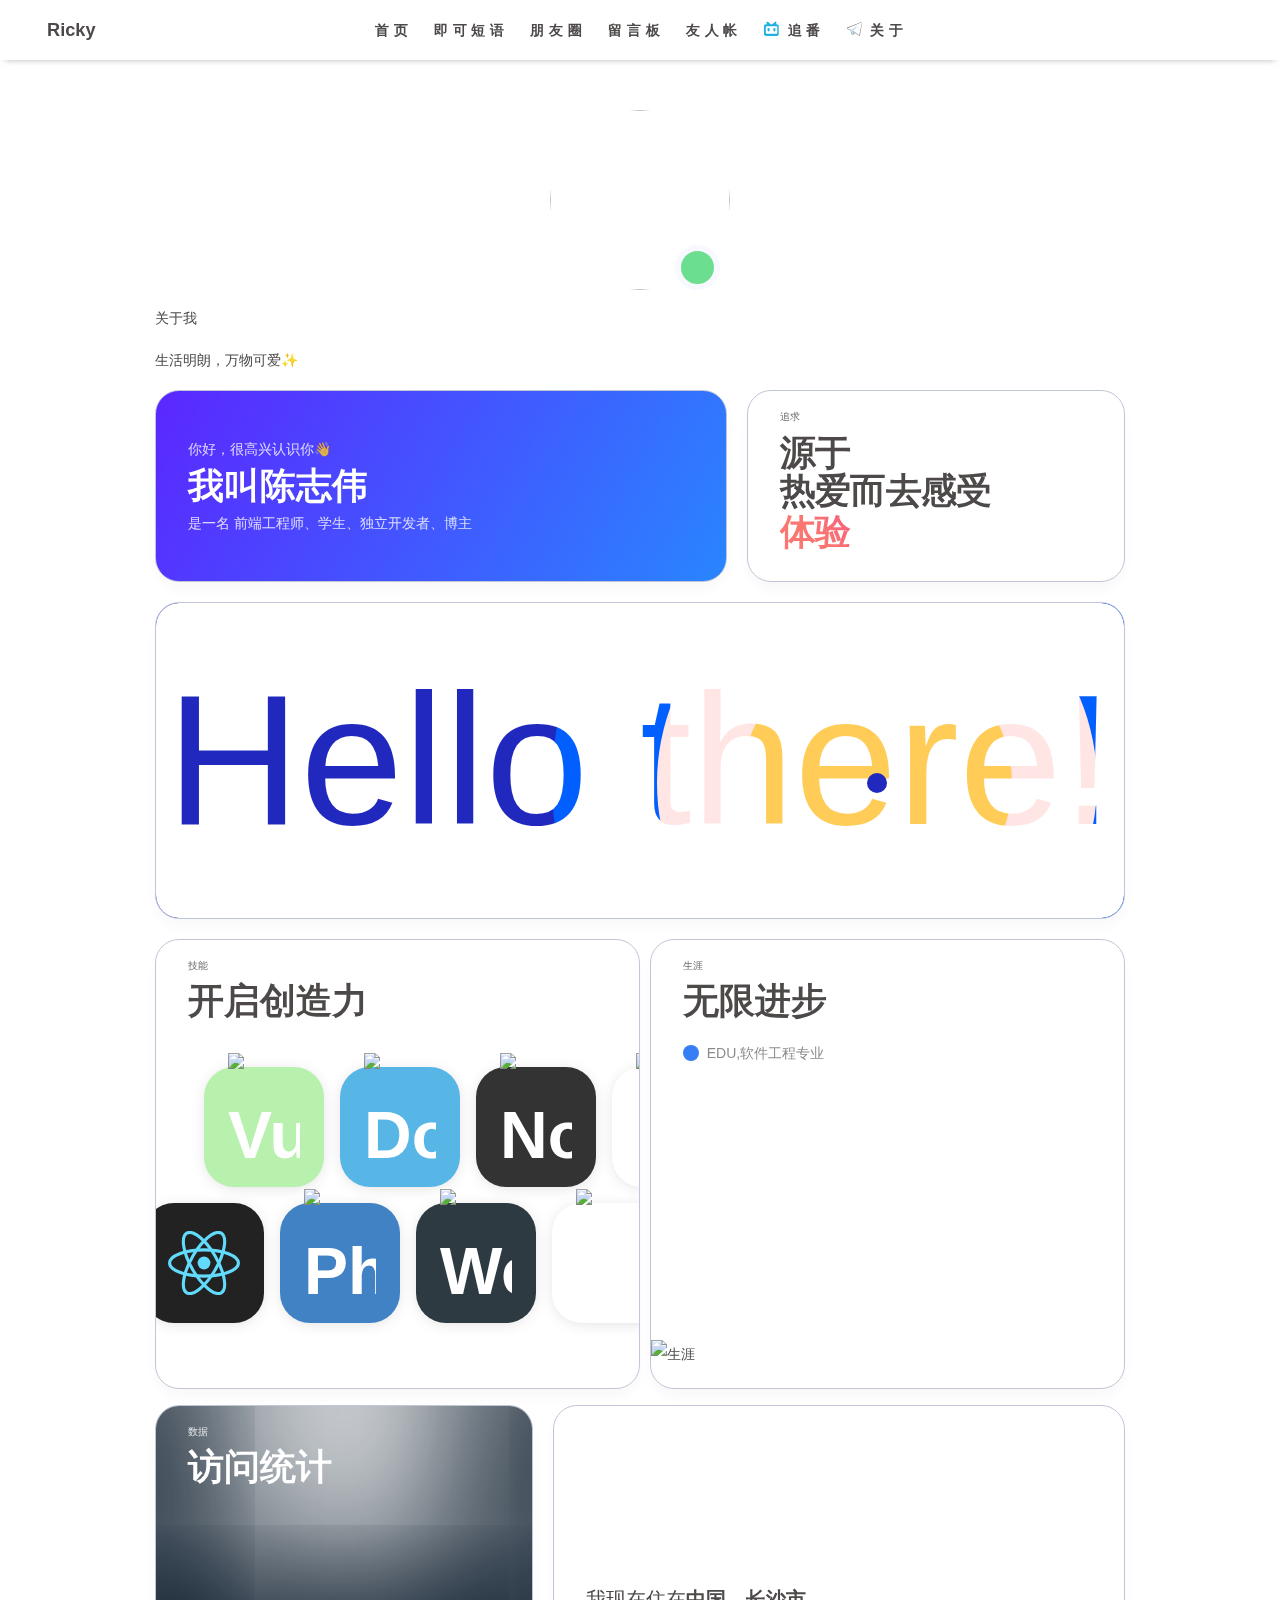
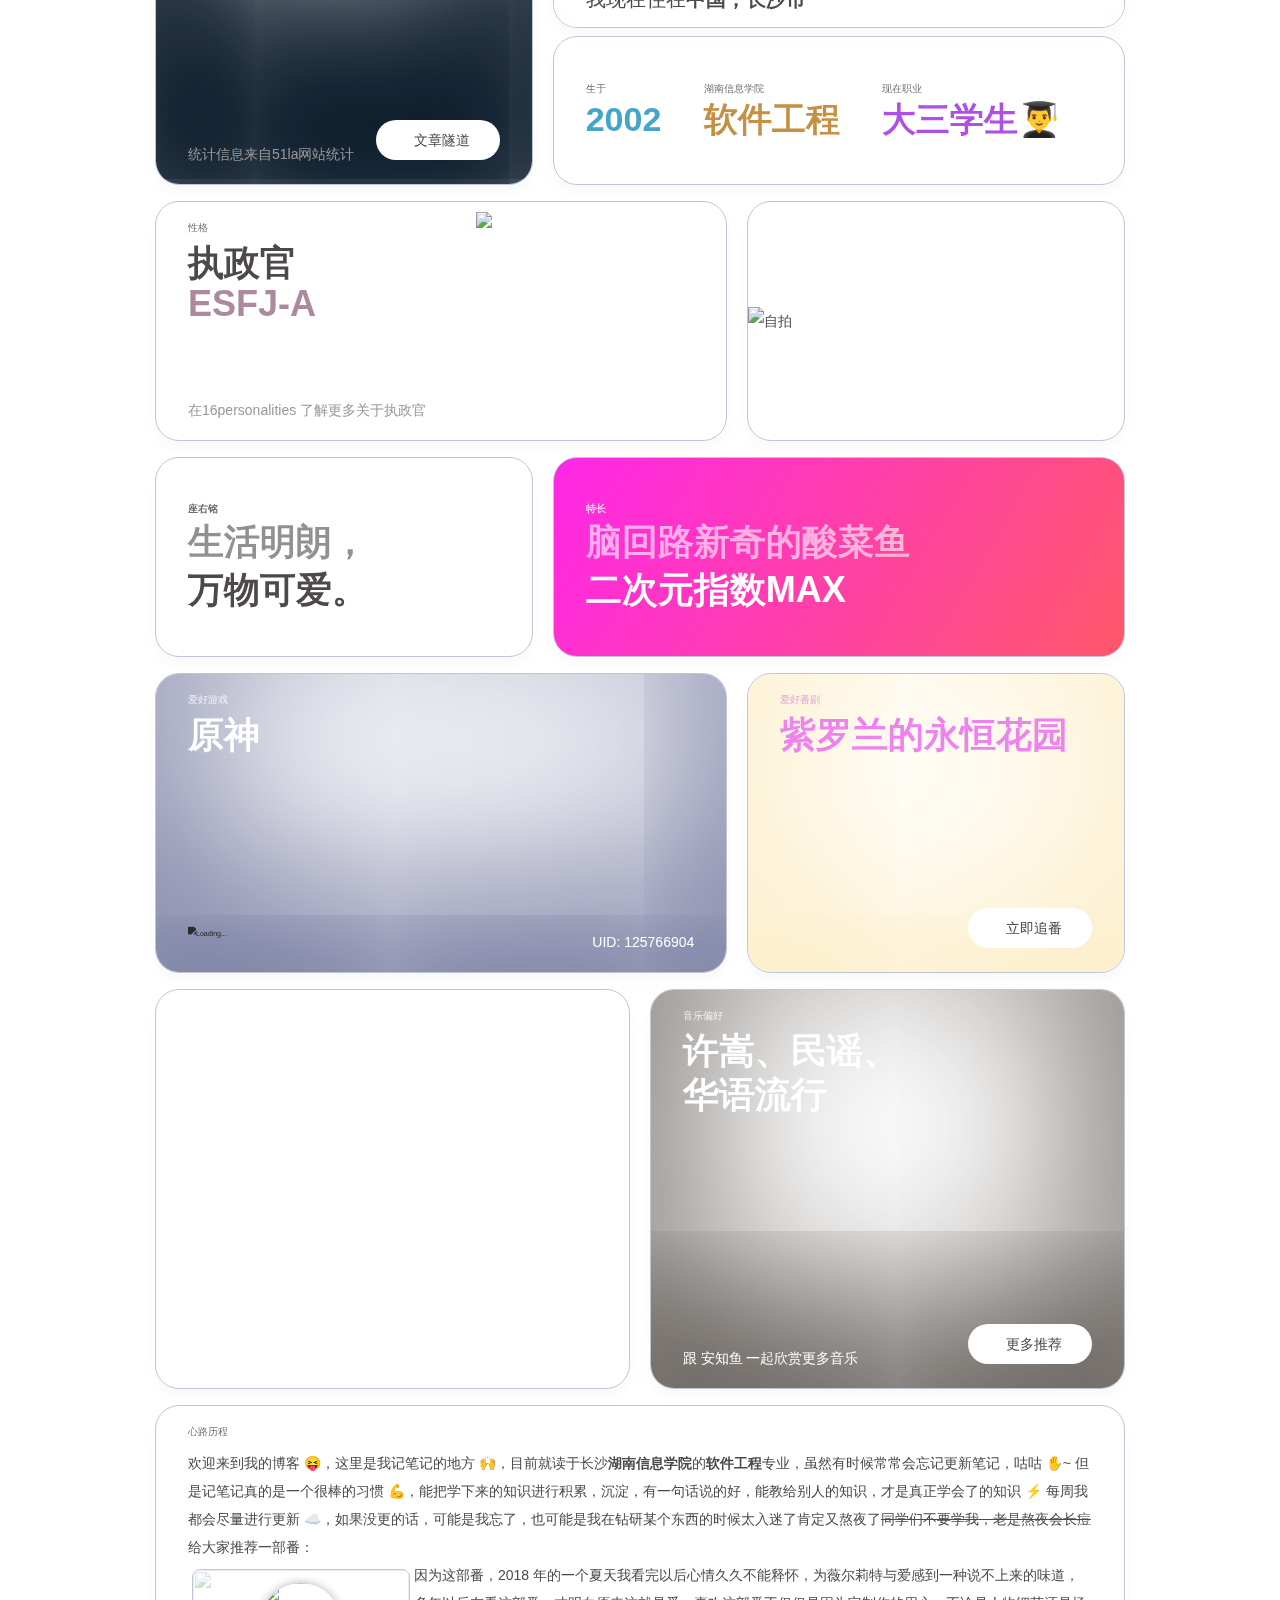
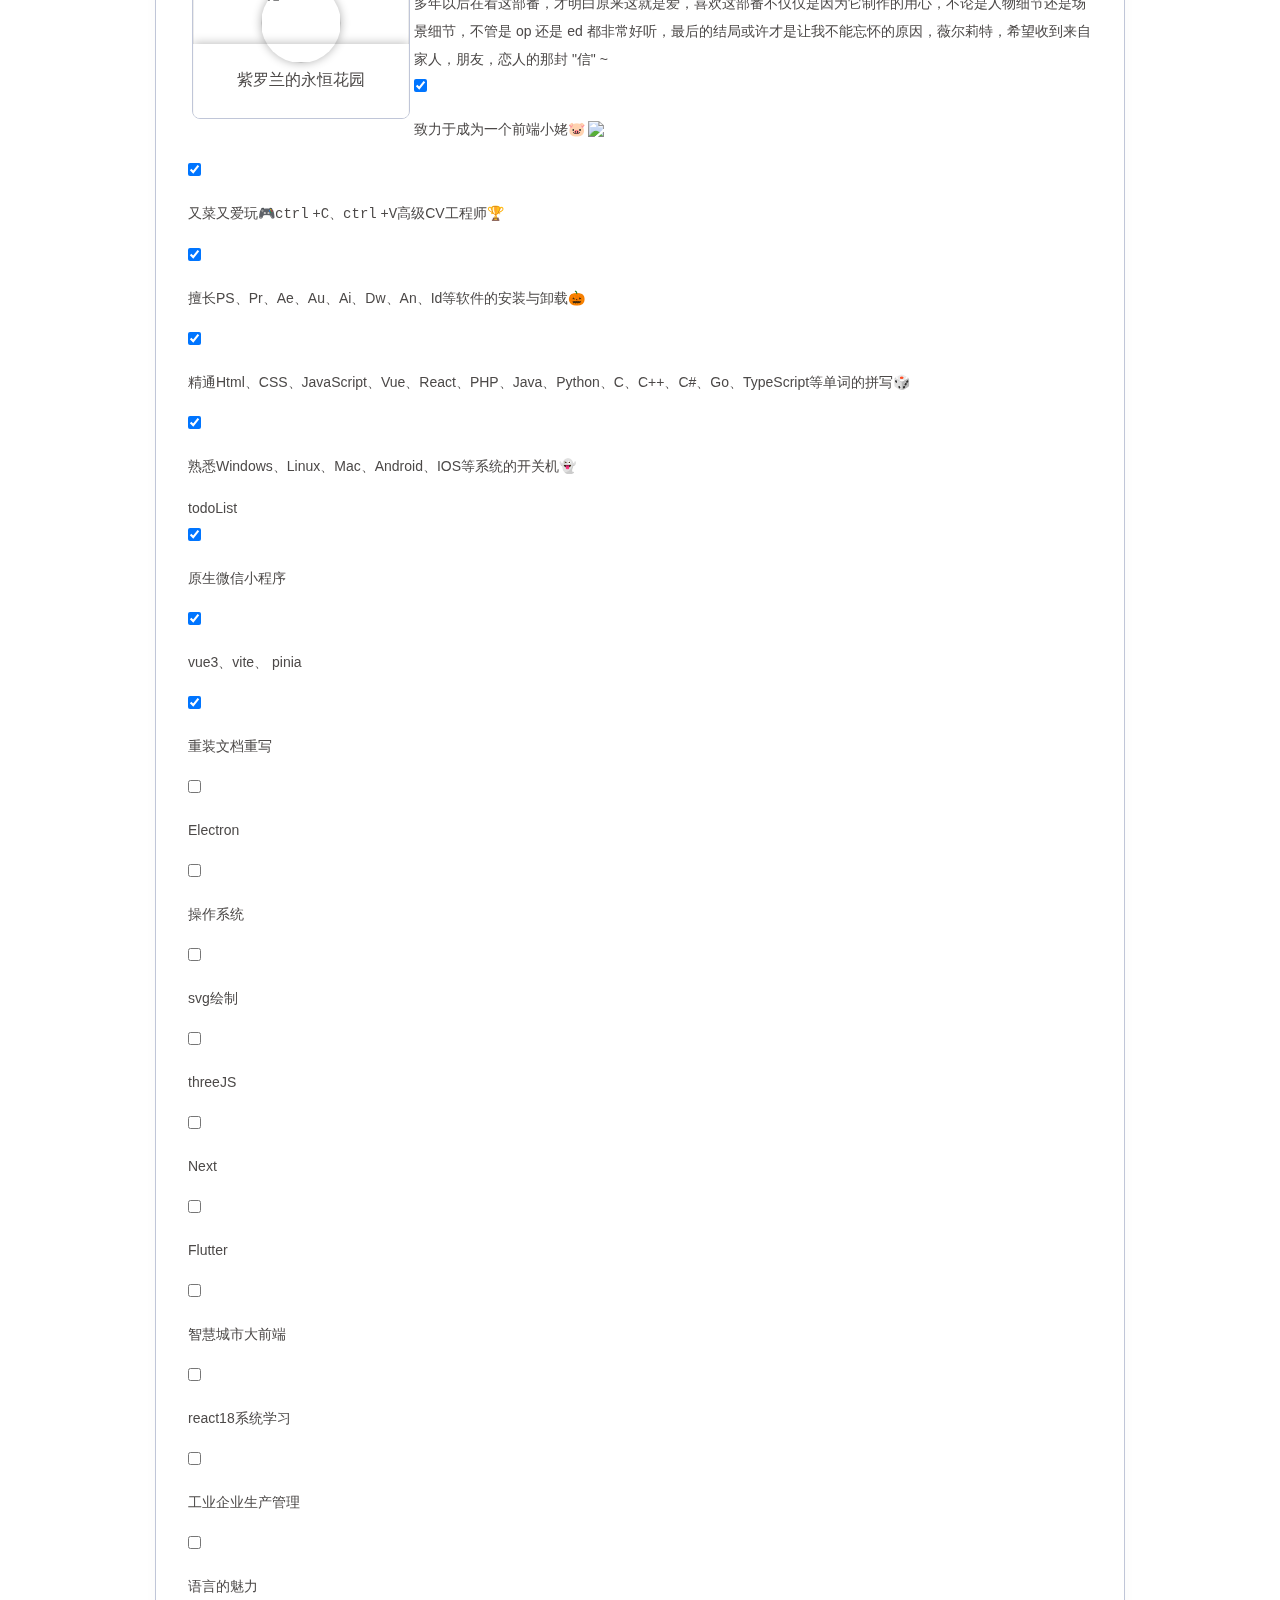
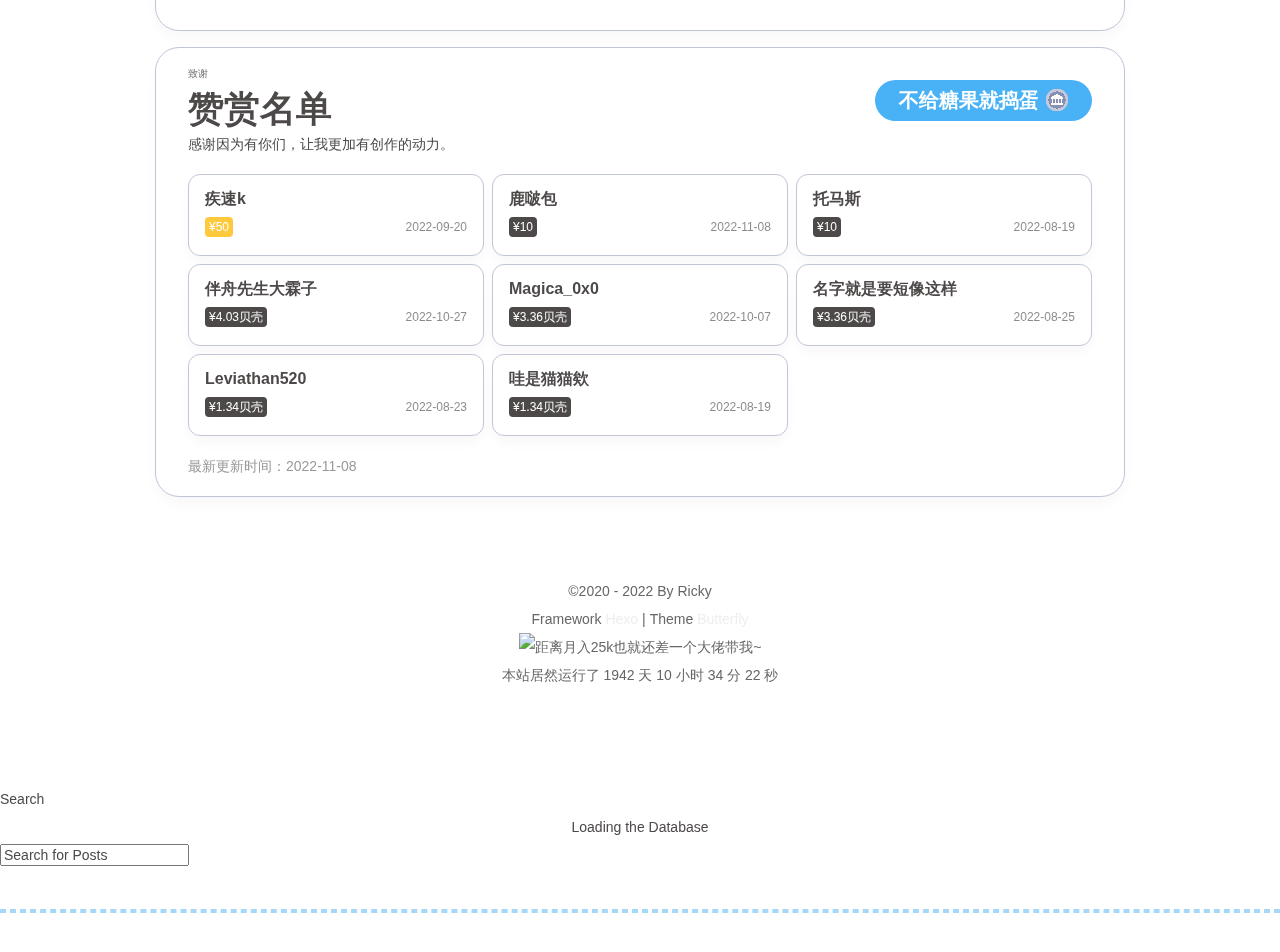
==== commit 31c2abaa: "Site updated: 2022-12-03 05:03:48" ====
--- a/about/index.html
+++ b/about/index.html
@@ -159,7 +159,7 @@
 if (true) {
   document.addEventListener('pjax:send', () => { preloader.initLoading() })
   document.addEventListener('pjax:complete', () => { preloader.endLoading() })
-}</script><link rel="stylesheet" href="/css/progress_bar.css"/><script src="https://cdn.jsdelivr.net/npm/pace-js/pace.min.js"></script><div id="sidebar"><div id="menu-mask"></div><div id="sidebar-menus"><div class="avatar-img is-center"><img src="/img/og.jpg" onerror="onerror=null;src='/img/friend_404.gif'" alt="avatar"/></div><div class="sidebar-site-data site-data is-center"><a href="/archives/"><div class="headline">Articles</div><div class="length-num">2</div></a><a href="/tags/"><div class="headline">Tags</div><div class="length-num">1</div></a><a href="/categories/"><div class="headline">Categories</div><div class="length-num">0</div></a></div><hr/><div class="menus_items"><div class="menus_item"><a class="site-page faa-parent animated-hover" href="/"><i class="fa-fw fas fa-home faa-tada"></i><span> 首页</span></a></div><div class="menus_item"><a class="site-page faa-parent animated-hover" href="/essay/"><i class="fa-fw fas fa-comment-dots faa-tada"></i><span> 即可短语</span></a></div><div class="menus_item"><a class="site-page faa-parent animated-hover" href="/fcircle/"><i class="fa-fw fab fa-artstation faa-tada"></i><span> 朋友圈</span></a></div><div class="menus_item"><a class="site-page faa-parent animated-hover" href="/comments/"><i class="fa-fw fas fa-envelope faa-tada"></i><span> 留言板</span></a></div><div class="menus_item"><a class="site-page faa-parent animated-hover" href="/link/"><i class="fa-fw fas fa-link faa-tada"></i><span> 友人帐</span></a></div><div class="menus_item"><a class="site-page faa-parent animated-hover" href="/bangumis/"><svg class="icon faa-tada" aria-hidden="true"><use xlink:href="#icon-bilibili1"></use></svg><span> 追番</span></a></div><div class="menus_item"><a class="site-page faa-parent animated-hover" href="/about/"><svg class="icon faa-tada" aria-hidden="true"><use xlink:href="#icon-zhifeiji"></use></svg><span> 关于</span></a></div></div></div></div><div class="page" id="body-wrap"><header class="not-top-img" id="page-header"><nav id="nav"><span id="blog_name"><div class="back-home-button" tabindex="-1"><i class="back-home-button-icon fas fa-grip-vertical"></i><div class="back-menu-list-groups"><div class="back-menu-list-group"><div class="back-menu-list-title">网页</div><div class="back-menu-list"><a class="back-menu-item" href="/" title="前往博客主页" target="_blank" one-link-mark="yes"><img class="back-menu-item-icon" src="https://image.anzhiy.cn/adminuploads/1/2022/09/05/6315ec9737ac4.png"/><span class="back-menu-item-text">博客</span></a><a class="back-menu-item" href="https://www.cloud.anzhiy.cn/" rel="external nofollow" title="前往云盘主页" target="_blank" one-link-mark="yes"><img class="back-menu-item-icon" src="https://image.anzhiy.cn/adminuploads/1/2022/09/15/63232b7d91d22.jpg"/><span class="back-menu-item-text">云盘主页</span></a><a class="back-menu-item" href="https://cloud.anzhiy.cn/" rel="external nofollow" title="前往安知鱼云盘" target="_blank" one-link-mark="yes"><img class="back-menu-item-icon" src="https://image.anzhiy.cn/adminuploads/1/2022/04/27/6268e7d9de532.png"/><span class="back-menu-item-text">安知鱼云盘</span></a></div></div><div class="back-menu-list-group"><div class="back-menu-list-title">项目</div><div class="back-menu-list"><a class="back-menu-item" href="http://blgou.net/#/main/home" title="查看德信官网" target="_blank" rel="noopener nofollow" one-link-mark="yes"><img class="back-menu-item-icon" src="https://image.anzhiy.cn/adminuploads/1/2022/09/15/6322cd942dbd9.png"/><span class="back-menu-item-text">德信官网</span></a></div></div></div></div><a id="site-name" href="/"><div class="title">Ricky</div><i class="fa-solid fa-house"></i></a></span><div class="mask-name-container"><center id="name-container"><a id="page-name" href="javascript:rmf.scrollToTop()">PAGE_NAME</a></center></div><div id="menus"><div class="nav-button" id="search-button"><a class="site-page social-icon search"><i class="fas fa-search fa-fw"></i><span> Search</span></a></div><div class="nav-button" id="darkmode_navswitch"><a class="darkmode_switchbutton" type="button" title="Switch Between Light And Dark Mode" onclick="rmf.switchDarkMode()"><i class="fas fa-adjust"></i></a></div><div class="nav-button" id="nav-totop"><a class="totopbtn"><i class="fas fa-arrow-up"></i><span id="percent" onclick="btf.scrollToDest(0,500)">0</span></a></div><div class="menus_items"><div class="menus_item"><a class="site-page faa-parent animated-hover" href="/"><i class="fa-fw fas fa-home faa-tada"></i><span> 首页</span></a></div><div class="menus_item"><a class="site-page faa-parent animated-hover" href="/essay/"><i class="fa-fw fas fa-comment-dots faa-tada"></i><span> 即可短语</span></a></div><div class="menus_item"><a class="site-page faa-parent animated-hover" href="/fcircle/"><i class="fa-fw fab fa-artstation faa-tada"></i><span> 朋友圈</span></a></div><div class="menus_item"><a class="site-page faa-parent animated-hover" href="/comments/"><i class="fa-fw fas fa-envelope faa-tada"></i><span> 留言板</span></a></div><div class="menus_item"><a class="site-page faa-parent animated-hover" href="/link/"><i class="fa-fw fas fa-link faa-tada"></i><span> 友人帐</span></a></div><div class="menus_item"><a class="site-page faa-parent animated-hover" href="/bangumis/"><svg class="icon faa-tada" aria-hidden="true"><use xlink:href="#icon-bilibili1"></use></svg><span> 追番</span></a></div><div class="menus_item"><a class="site-page faa-parent animated-hover" href="/about/"><svg class="icon faa-tada" aria-hidden="true"><use xlink:href="#icon-zhifeiji"></use></svg><span> 关于</span></a></div></div><div id="toggle-menu"><a class="site-page"><i class="fas fa-bars fa-fw"></i></a></div></div></nav></header><main class="layout hide-aside" id="content-inner"><div id="page"><h1 class="page-title">关于</h1><div id="about-page"><div class="author-box"><div class="author-img"><img class="no-lightbox" src="https://image.anzhiy.cn/adminuploads/1/2022/09/15/63232b7d91d22.jpg"></div><div class="image-dot"></div></div><p class="p center logo large">关于我</p><p class="p center small">生活明朗，万物可爱✨</p><div class="author-content"><div class="author-content-item myInfoAndSayHello"><div class="title1">你好，很高兴认识你👋</div><div class="title2">我叫<span class="inline-word">陈志伟</span></div><div class="title1">是一名 前端工程师、学生、独立开发者、<span class="inline-word">博主</span></div></div><div class="aboutsiteTips author-content-item"><div class="author-content-item-tips">追求</div><h2>源于<br>热爱而去<span class="inline-word">感受</span><div class="mask"><span class="first-tips">学习</span><span>生活</span><span data-up>程序</span><span data-show>体验</span></div></h2></div></div><div class="hello-about"><div class="cursor" style="translate:none;rotate:none;scale:none;transform:translate(721px,180px)"></div><div class="shapes"><div class="shape shape-1" style="translate:none;rotate:none;scale:none;transform:translate(721px,180px)"></div><div class="shape shape-2" style="translate:none;rotate:none;scale:none;transform:translate(721px,180px)"></div><div class="shape shape-3" style="translate:none;rotate:none;scale:none;transform:translate(721px,180px)"></div></div><div class="content"><h1>Hello there!</h1></div></div><div class="author-content"><div class="author-content-item skills"><div class="card-content"><div class="author-content-item-tips">技能</div><span class="author-content-item-title">开启创造力</span><div class="skills-style-group"><div class="tags-group-all"><div class="tags-group-wrapper"><div class="tags-group-icon-pair"><div class="tags-group-icon" style="background: #b8f0ae"><img class="no-lightbox" title="Vue" src="https://image.anzhiy.cn/adminuploads/1/2022/09/25/633001374747b.png"></div><div class="tags-group-icon" style="background: #222"><img class="no-lightbox" title="React" src="[data-uri]"></div></div><div class="tags-group-icon-pair"><div class="tags-group-icon" style="background: #57b6e6"><img class="no-lightbox" title="Docker" src="https://image.anzhiy.cn/adminuploads/1/2022/09/25/63300647df7fa.png"></div><div class="tags-group-icon" style="background: #4082c3"><img class="no-lightbox" title="Photoshop" src="https://image.anzhiy.cn/adminuploads/1/2022/09/25/63300647e1f10.png"></div></div><div class="tags-group-icon-pair"><div class="tags-group-icon" style="background: #333"><img class="no-lightbox" title="Node" src="https://npm.elemecdn.com/anzhiyu-blog@2.1.1/img/svg/node-logo.svg"></div><div class="tags-group-icon" style="background: #2e3a41"><img class="no-lightbox" title="Webpack" src="https://image.anzhiy.cn/adminuploads/1/2022/09/26/6330ff27e5c9b.png"></div></div><div class="tags-group-icon-pair"><div class="tags-group-icon" style="background: #fff"><img class="no-lightbox" title="Pinia" src="https://npm.elemecdn.com/anzhiyu-blog@2.0.8/img/svg/pinia-logo.svg"></div><div class="tags-group-icon" style="background: #fff"><img class="no-lightbox" title="Python" src="https://image.anzhiy.cn/adminuploads/1/2022/09/25/63300647dea51.png"></div></div><div class="tags-group-icon-pair"><div class="tags-group-icon" style="background: #937df7"><img class="no-lightbox" title="Vite" src="https://npm.elemecdn.com/anzhiyu-blog@2.0.8/img/svg/vite-logo.svg"></div><div class="tags-group-icon" style="background: #4499e4"><img class="no-lightbox" title="Flutter" src="https://image.anzhiy.cn/adminuploads/1/2022/09/25/633004063ff15.png"></div></div><div class="tags-group-icon-pair"><div class="tags-group-icon" style="background: #fff"><img class="no-lightbox" title="Java" src="https://image.anzhiy.cn/adminuploads/1/2022/09/25/633005bf0fd1e.jpg"></div><div class="tags-group-icon" style="background: #2c51db"><img class="no-lightbox" title="CSS3" src="https://image.anzhiy.cn/adminuploads/1/2022/09/25/633006cc55e07.png"></div></div><div class="tags-group-icon-pair"><div class="tags-group-icon" style="background: #f7cb4f"><img class="no-lightbox" title="JS" src="https://image.anzhiy.cn/adminuploads/1/2022/09/25/633006eee047b.png"></div><div class="tags-group-icon" style="background: #e9572b"><img class="no-lightbox" title="HTML" src="https://image.anzhiy.cn/adminuploads/1/2022/09/25/633006f9ab27d.png"></div></div><div class="tags-group-icon-pair"><div class="tags-group-icon" style="background: #df5b40"><img class="no-lightbox" title="Git" src="https://image.anzhiy.cn/adminuploads/1/2022/09/25/633006e37c7fd.webp"></div><div class="tags-group-icon" style="background: #e65164"><img class="no-lightbox" title="Apifox" src="https://image.anzhiy.cn/adminuploads/1/2022/09/25/633007087a4dc.webp"></div></div></div></div><div class="skills-list"><div class="skill-info"><div class="skill-icon" style="background: #b8f0ae"><img class="no-lightbox" title="Vue" src="https://image.anzhiy.cn/adminuploads/1/2022/09/25/633001374747b.png"></div><div class="skill-name"><span>Vue</span></div></div><div class="skill-info"><div class="skill-icon" style="background: #222"><img class="no-lightbox" title="React" src="[data-uri]"></div><div class="skill-name"><span>React</span></div></div><div class="skill-info"><div class="skill-icon" style="background: #57b6e6"><img class="no-lightbox" title="Docker" src="https://image.anzhiy.cn/adminuploads/1/2022/09/25/63300647df7fa.png"></div><div class="skill-name"><span>Docker</span></div></div><div class="skill-info"><div class="skill-icon" style="background: #4082c3"><img class="no-lightbox" title="Photoshop" src="https://image.anzhiy.cn/adminuploads/1/2022/09/25/63300647e1f10.png"></div><div class="skill-name"><span>Photoshop</span></div></div><div class="skill-info"><div class="skill-icon" style="background: #333"><img class="no-lightbox" title="Node" src="https://npm.elemecdn.com/anzhiyu-blog@2.1.1/img/svg/node-logo.svg"></div><div class="skill-name"><span>Node</span></div></div><div class="skill-info"><div class="skill-icon" style="background: #2e3a41"><img class="no-lightbox" title="Webpack" src="https://image.anzhiy.cn/adminuploads/1/2022/09/26/6330ff27e5c9b.png"></div><div class="skill-name"><span>Webpack</span></div></div><div class="skill-info"><div class="skill-icon" style="background: #fff"><img class="no-lightbox" title="Pinia" src="https://npm.elemecdn.com/anzhiyu-blog@2.0.8/img/svg/pinia-logo.svg"></div><div class="skill-name"><span>Pinia</span></div></div><div class="skill-info"><div class="skill-icon" style="background: #fff"><img class="no-lightbox" title="Python" src="https://image.anzhiy.cn/adminuploads/1/2022/09/25/63300647dea51.png"></div><div class="skill-name"><span>Python</span></div></div><div class="skill-info"><div class="skill-icon" style="background: #937df7"><img class="no-lightbox" title="Vite" src="https://npm.elemecdn.com/anzhiyu-blog@2.0.8/img/svg/vite-logo.svg"></div><div class="skill-name"><span>Vite</span></div></div><div class="skill-info"><div class="skill-icon" style="background: #4499e4"><img class="no-lightbox" title="Flutter" src="https://image.anzhiy.cn/adminuploads/1/2022/09/25/633004063ff15.png"></div><div class="skill-name"><span>Flutter</span></div></div><div class="skill-info"><div class="skill-icon" style="background: #fff"><img class="no-lightbox" title="Java" src="https://image.anzhiy.cn/adminuploads/1/2022/09/25/633005bf0fd1e.jpg"></div><div class="skill-name"><span>Java</span></div></div><div class="skill-info"><div class="skill-icon" style="background: #2c51db"><img class="no-lightbox" title="CSS3" src="https://image.anzhiy.cn/adminuploads/1/2022/09/25/633006cc55e07.png"></div><div class="skill-name"><span>CSS3</span></div></div><div class="skill-info"><div class="skill-icon" style="background: #f7cb4f"><img class="no-lightbox" title="JS" src="https://image.anzhiy.cn/adminuploads/1/2022/09/25/633006eee047b.png"></div><div class="skill-name"><span>JS</span></div></div><div class="skill-info"><div class="skill-icon" style="background: #e9572b"><img class="no-lightbox" title="HTML" src="https://image.anzhiy.cn/adminuploads/1/2022/09/25/633006f9ab27d.png"></div><div class="skill-name"><span>HTML</span></div></div><div class="skill-info"><div class="skill-icon" style="background: #df5b40"><img class="no-lightbox" title="Git" src="https://image.anzhiy.cn/adminuploads/1/2022/09/25/633006e37c7fd.webp"></div><div class="skill-name"><span>Git</span></div></div><div class="skill-info"><div class="skill-icon" style="background: #e65164"><img class="no-lightbox" title="Apifox" src="https://image.anzhiy.cn/adminuploads/1/2022/09/25/633007087a4dc.webp"></div><div class="skill-name"><span>Apifox</span></div></div><div class="etc">...</div></div></div></div></div><div class="author-content-item careers"><div class="card-content"><div class="author-content-item-tips">生涯</div><span class="author-content-item-title">无限进步</span><div class="careers-group"><div class="careers-item"><div class="circle" style="background:#357ef5"></div><div class="name">EDU,软件工程专业</div></div></div><img class="author-content-img no-lightbox" alt="生涯" src="https://image.anzhiy.cn/adminuploads/1/2022/09/26/6330e9bcc39cc.png"></div></div></div><div class="author-content"><div class="about-statistic author-content-item"><div class="card-content"><div class="author-content-item-tips">数据</div><span class="author-content-item-title">访问统计</span><div id="statistic"></div><div class="post-tips">统计信息来自<a href="https://invite.51.la/1NzKqTeb?target=V6" target="_blank" rel="noopener nofollow">51la网站统计</a></div><div class="banner-button-group"><a class="banner-button" onclick="pjax.loadUrl(&quot;/archives/&quot;)" data-pjax-state><i class="fas fa-circle-arrow-up-right"></i><span class="banner-button-text">文章隧道</span></a></div></div></div><div class="author-content-item-group column mapAndInfo"><div class="author-content-item map single"><span class="map-title">我现在住在<b>中国，长沙市</b></span></div><div class="author-content-item selfInfo single"><div><span class="selfInfo-title">生于</span><span class="selfInfo-content" id="selfInfo-content-year" style="color:#43a6c6">2002</span></div><div><span class="selfInfo-title">湖南信息学院</span><span class="selfInfo-content" style="color:#c69043">软件工程</span></div><div><span class="selfInfo-title">现在职业</span><span class="selfInfo-content" style="color:#b04fe6">大三学生👨‍🎓</span></div></div></div></div><div class="author-content"><div class="author-content-item personalities"><div class="author-content-item-tips">性格</div><span class="author-content-item-title">执政官</span><div class="title2" style="color:#ac899c">ESFJ-A</div><div class="post-tips">在<a href="https://www.16personalities.com/" target="_blank" rel="noopener nofollow">16personalities</a> 了解更多关于<a target="_blank" rel="noopener external nofollow" href="https://www.16personalities.com/ch/esfj-%E4%BA%BA%E6%A0%BC">执政官</a></div><div class="image"><img class="no-lightbox" src="https://npm.elemecdn.com/anzhiyu-blog@2.0.8/img/svg/ESFJ-A.svg"></div></div><div class="author-content-item myphoto"><img class="author-content-img no-lightbox" alt="自拍" src="https://image.anzhiy.cn/adminuploads/1/2022/09/24/632e9643611ec.jpg"></div></div><div class="author-content"><div class="author-content-item maxim"><div class="author-content-item-tips">座右铭</div><span class="maxim-title"><span style="opacity:.6;margin-bottom:8px">生活明朗，</span><span>万物可爱。</span></span></div><div class="author-content-item buff"><div class="card-content"><div class="author-content-item-tips">特长</div><span class="buff-title"><span style="opacity:.6;margin-bottom:8px">脑回路新奇的<span class="inline-word">酸菜鱼</span></span><span>二次元指数<span class="inline-word">MAX</span></span></span></div><div class="card-background-icon"><i class="fas fa-dice-d20"></i></div></div></div><div class="author-content"><div class="author-content-item game-yuanshen"><div class="card-content"><div class="author-content-item-tips">爱好游戏</div><span class="author-content-item-title">原神</span><div class="content-bottom"><div class="icon-group"><div class="loading-bar" role="presentation" aria-hidden="true"><img class="no-lightbox" src="https://yuanshen.site/imgs/loading-bar.png" alt="Loading..." longdesc="https://ys.mihoyo.com/main/"></div></div><div class="tips game-yuanshen-uid">UID: 125766904</div></div></div></div><div class="author-content-item historical-drama"><div class="card-content"><div class="author-content-item-tips">爱好番剧</div><span class="author-content-item-title">紫罗兰的永恒花园</span><div class="content-bottom"><div class="banner-button-group"><a class="banner-button" onclick="window.open(&quot;https://www.bilibili.com/bangumi/play/ep173286?from=search&amp;seid=10927182858100936967&amp;from_spmid=666.25.episode.0&quot;)" data-pjax-state><i class="fas fa-circle-arrow-up-right"></i><span class="banner-button-text">立即追番</span></a></div></div></div></div></div><div class="author-content"><div class="author-content-item like-technology"><div class="card-content"><div class="author-content-item-tips">关注偏好</div><span class="author-content-item-title">数码科技</span><div class="content-bottom"><div class="tips">手机、电脑软硬件</div></div></div></div><div class="author-content-item like-music"><div class="card-content"><div class="author-content-item-tips">音乐偏好</div><span class="author-content-item-title">许嵩、民谣、</span><span class="author-content-item-title">华语流行</span><div class="content-bottom"><div class="tips">跟 安知鱼 一起欣赏更多音乐</div></div><div class="banner-button-group"><a class="banner-button" onclick="pjax.loadUrl(&quot;/music/&quot;)" data-pjax-state><i class="fas fa-circle-arrow-up-right"></i><span class="banner-button-text">更多推荐</span></a></div></div></div></div><div class="author-content"><div class="create-site-post author-content-item single"><div class="author-content-item-tips">心路历程</div>欢迎来到我的博客 😝，这里是我记笔记的地方 🙌，目前就读于长沙<strong>湖南信息学院</strong>的<strong>软件工程</strong>专业，虽然有时候常常会忘记更新笔记，咕咕 ✋~ 但是记笔记真的是一个很棒的习惯 💪，能把学下来的知识进行积累，沉淀，有一句话说的好，能教给别人的知识，才是真正学会了的知识 ⚡ 每周我都会尽量进行更新 ☁️，如果没更的话，可能是我忘了，也可能是我在钻研某个东西的时候太入迷了<psw>肯定又熬夜了</psw><del>同学们不要学我，老是熬夜会长痘</del> 给大家推荐一部番：<div class="site-card-group"><a class="site-card" target="_blank" href="https://www.bilibili.com/bangumi/play/ss21542/?from=search&amp;seid=10927182858100936967" data-title="紫罗兰的永恒花园"><div class="wrapper cover"><img class="cover fadeIn" src="https://npm.elemecdn.com/anzhiyu-blog@1.1.6/img/post/common/violet.jpg"></div><div class="info"><img class="flink-avatar" src="https://static.hdslb.com/images/favicon.ico" style="top: 19px"><span class="site-title">紫罗兰的永恒花园</span></div></a></div>因为这部番，2018 年的一个夏天我看完以后心情久久不能释怀，为薇尔莉特与爱感到一种说不上来的味道，多年以后在看这部番，才明白原来这就是爱，喜欢这部番不仅仅是因为它制作的用心，不论是人物细节还是场景细节，不管是 op 还是 ed 都非常好听，最后的结局或许才是让我不能忘怀的原因，薇尔莉特，希望收到来自家人，朋友，恋人的那封 "信" ~<div class="checkbox blue checked"><input type="checkbox" checked><p>致力于成为一个前端小姥🐷<img class="inline-img" src="https://cdn1.tianli0.top/gh/volantis-x/cdn-emoji/aru-l/0000.gif/" data-fancybox="gallery" style="display: inline;margin: 0 3px;height: 1.1em;vertical-align: text-bottom;"></p></div><div class="checkbox blue checked"><input type="checkbox" checked><p>又菜又爱玩🎮<kbd>ctrl</kbd> +<kbd>C</kbd>、<kbd>ctrl</kbd> +<kbd>V</kbd>高级CV工程师🏆</p></div><div class="checkbox times red checked"><input type="checkbox" checked><p>擅长PS、Pr、Ae、Au、Ai、Dw、An、Id等软件的安装与卸载🎃</p></div><div class="checkbox times red checked"><input type="checkbox" checked><p>精通Html、CSS、JavaScript、Vue、React、PHP、Java、Python、C、C++、C#、Go、TypeScript等单词的拼写🎲</p></div><div class="checkbox times red checked"><input type="checkbox" checked><p>熟悉Windows、Linux、Mac、Android、IOS等系统的开关机👻</p></div><span class="p h3">todoList</span><div class="checkbox checked"><input type="checkbox" checked><p>原生微信小程序</p></div><div class="checkbox checked"><input type="checkbox" checked><p>vue3、vite、 pinia</p></div><div class="checkbox checked"><input type="checkbox" checked><p>重装文档重写</p></div><div class="checkbox"><input type="checkbox"><p>Electron</p></div><div class="checkbox"><input type="checkbox"><p>操作系统</p></div><div class="checkbox canvas"><input type="checkbox"><p>svg绘制</p></div><div class="checkbox"><input type="checkbox"><p>threeJS</p></div><div class="checkbox Nuxt"><input type="checkbox"><p>Next</p></div><div class="checkbox"><input type="checkbox"><p>Flutter</p></div><div class="checkbox"><input type="checkbox"><p>智慧城市大前端</p></div><div class="checkbox"><input type="checkbox"><p>react18系统学习</p></div><div class="checkbox"><input type="checkbox"><p>工业企业生产管理</p></div><div class="checkbox"><input type="checkbox"><p>语言的魅力</p></div></div></div><div class="author-content"><div class="author-content-item single reward"><div class="author-content-item-tips">致谢</div><span class="author-content-item-title">赞赏名单</span><div class="author-content-item-description">感谢因为有你们，让我更加有创作的动力。<div class="reward-list-all"><div class="reward-list-item"><div class="reward-list-item-name">疾速k</div><div class="reward-list-bottom-group"><div class="reward-list-item-money" style="background:var(--anzhiyu-yellow)">¥50</div><div class="datatime reward-list-item-time" datatime="2022-09-20T00:00:00.000Z">2022-09-20</div></div></div><div class="reward-list-item"><div class="reward-list-item-name">鹿啵包</div><div class="reward-list-bottom-group"><div class="reward-list-item-money">¥10</div><div class="datatime reward-list-item-time" datatime="2022-11-08T00:00:00.000Z">2022-11-08</div></div></div><div class="reward-list-item"><div class="reward-list-item-name">托马斯</div><div class="reward-list-bottom-group"><div class="reward-list-item-money">¥10</div><div class="datatime reward-list-item-time" datatime="2022-08-19T00:00:00.000Z">2022-08-19</div></div></div><div class="reward-list-item"><div class="reward-list-item-name">伴舟先生大霖子</div><div class="reward-list-bottom-group"><div class="reward-list-item-money">¥4.03贝壳</div><div class="datatime reward-list-item-time" datatime="2022-10-27T00:00:00.000Z">2022-10-27</div></div></div><div class="reward-list-item"><div class="reward-list-item-name">Magica_0x0</div><div class="reward-list-bottom-group"><div class="reward-list-item-money">¥3.36贝壳</div><div class="datatime reward-list-item-time" datatime="2022-10-07T00:00:00.000Z">2022-10-07</div></div></div><div class="reward-list-item"><div class="reward-list-item-name">名字就是要短像这样</div><div class="reward-list-bottom-group"><div class="reward-list-item-money">¥3.36贝壳</div><div class="datatime reward-list-item-time" datatime="2022-08-25T00:00:00.000Z">2022-08-25</div></div></div><div class="reward-list-item"><div class="reward-list-item-name">Leviathan520</div><div class="reward-list-bottom-group"><div class="reward-list-item-money">¥1.34贝壳</div><div class="datatime reward-list-item-time" datatime="2022-08-23T00:00:00.000Z">2022-08-23</div></div></div><div class="reward-list-item"><div class="reward-list-item-name">哇是猫猫欸</div><div class="reward-list-bottom-group"><div class="reward-list-item-money">¥1.34贝壳</div><div class="datatime reward-list-item-time" datatime="2022-08-19T00:00:00.000Z">2022-08-19</div></div></div></div><div class="reward-list-updateDate">最新更新时间：<time class="datatime reward-list-updateDate-time" datatime="2022-11-08T00:00:00.000Z">2022-11-08</time></div></div><div class="post-reward"><button class="tip-button reward-button"><span class="tip-button__text">不给糖果就捣蛋</span><div class="coin-wrapper"><div class="coin"><div class="coin__middle"></div><div class="coin__back"></div><div class="coin__front"></div></div></div><div class="reward-main"><ul class="reward-all"><li class="reward-item"><a href="https://npm.elemecdn.com/anzhiyu-blog@1.1.6/img/post/common/qrcode-weichat.png" target="_blank"><img class="post-qr-code-img" alt="wechat" src="https://npm.elemecdn.com/anzhiyu-blog@1.1.6/img/post/common/qrcode-weichat.png"></a><div class="post-qr-code-desc">wechat</div></li><li class="reward-item"><a href="https://npm.elemecdn.com/anzhiyu-blog@1.1.6/img/post/common/qrcode-alipay.png" target="_blank"><img class="post-qr-code-img" alt="alipay" src="https://npm.elemecdn.com/anzhiyu-blog@1.1.6/img/post/common/qrcode-alipay.png"></a><div class="post-qr-code-desc">alipay</div></li></ul></div></button></div></div></div></div><script src="/js/countup.js"></script><script src="https://lf26-cdn-tos.bytecdntp.com/cdn/expire-1-M/gsap/3.9.1/gsap.min.js"></script><script>(() => {
+}</script><link rel="stylesheet" href="/css/progress_bar.css"/><script src="https://cdn.jsdelivr.net/npm/pace-js/pace.min.js"></script><div id="sidebar"><div id="menu-mask"></div><div id="sidebar-menus"><div class="avatar-img is-center"><img src="/img/og.jpg" onerror="onerror=null;src='/img/friend_404.gif'" alt="avatar"/></div><div class="sidebar-site-data site-data is-center"><a href="/archives/"><div class="headline">Articles</div><div class="length-num">3</div></a><a href="/tags/"><div class="headline">Tags</div><div class="length-num">2</div></a><a href="/categories/"><div class="headline">Categories</div><div class="length-num">0</div></a></div><hr/><div class="menus_items"><div class="menus_item"><a class="site-page faa-parent animated-hover" href="/"><i class="fa-fw fas fa-home faa-tada"></i><span> 首页</span></a></div><div class="menus_item"><a class="site-page faa-parent animated-hover" href="/essay/"><i class="fa-fw fas fa-comment-dots faa-tada"></i><span> 即可短语</span></a></div><div class="menus_item"><a class="site-page faa-parent animated-hover" href="/fcircle/"><i class="fa-fw fab fa-artstation faa-tada"></i><span> 朋友圈</span></a></div><div class="menus_item"><a class="site-page faa-parent animated-hover" href="/comments/"><i class="fa-fw fas fa-envelope faa-tada"></i><span> 留言板</span></a></div><div class="menus_item"><a class="site-page faa-parent animated-hover" href="/link/"><i class="fa-fw fas fa-link faa-tada"></i><span> 友人帐</span></a></div><div class="menus_item"><a class="site-page faa-parent animated-hover" href="/bangumis/"><svg class="icon faa-tada" aria-hidden="true"><use xlink:href="#icon-bilibili1"></use></svg><span> 追番</span></a></div><div class="menus_item"><a class="site-page faa-parent animated-hover" href="/about/"><svg class="icon faa-tada" aria-hidden="true"><use xlink:href="#icon-zhifeiji"></use></svg><span> 关于</span></a></div></div></div></div><div class="page" id="body-wrap"><header class="not-top-img" id="page-header"><nav id="nav"><span id="blog_name"><div class="back-home-button" tabindex="-1"><i class="back-home-button-icon fas fa-grip-vertical"></i><div class="back-menu-list-groups"><div class="back-menu-list-group"><div class="back-menu-list-title">网页</div><div class="back-menu-list"><a class="back-menu-item" href="/" title="前往博客主页" target="_blank" one-link-mark="yes"><img class="back-menu-item-icon" src="https://image.anzhiy.cn/adminuploads/1/2022/09/05/6315ec9737ac4.png"/><span class="back-menu-item-text">博客</span></a><a class="back-menu-item" href="https://www.cloud.anzhiy.cn/" rel="external nofollow" title="前往云盘主页" target="_blank" one-link-mark="yes"><img class="back-menu-item-icon" src="https://image.anzhiy.cn/adminuploads/1/2022/09/15/63232b7d91d22.jpg"/><span class="back-menu-item-text">云盘主页</span></a><a class="back-menu-item" href="https://cloud.anzhiy.cn/" rel="external nofollow" title="前往安知鱼云盘" target="_blank" one-link-mark="yes"><img class="back-menu-item-icon" src="https://image.anzhiy.cn/adminuploads/1/2022/04/27/6268e7d9de532.png"/><span class="back-menu-item-text">安知鱼云盘</span></a></div></div><div class="back-menu-list-group"><div class="back-menu-list-title">项目</div><div class="back-menu-list"><a class="back-menu-item" href="http://blgou.net/#/main/home" title="查看德信官网" target="_blank" rel="noopener nofollow" one-link-mark="yes"><img class="back-menu-item-icon" src="https://image.anzhiy.cn/adminuploads/1/2022/09/15/6322cd942dbd9.png"/><span class="back-menu-item-text">德信官网</span></a></div></div></div></div><a id="site-name" href="/"><div class="title">Ricky</div><i class="fa-solid fa-house"></i></a></span><div class="mask-name-container"><center id="name-container"><a id="page-name" href="javascript:rmf.scrollToTop()">PAGE_NAME</a></center></div><div id="menus"><div class="nav-button" id="search-button"><a class="site-page social-icon search"><i class="fas fa-search fa-fw"></i><span> Search</span></a></div><div class="nav-button" id="darkmode_navswitch"><a class="darkmode_switchbutton" type="button" title="Switch Between Light And Dark Mode" onclick="rmf.switchDarkMode()"><i class="fas fa-adjust"></i></a></div><div class="nav-button" id="nav-totop"><a class="totopbtn"><i class="fas fa-arrow-up"></i><span id="percent" onclick="btf.scrollToDest(0,500)">0</span></a></div><div class="menus_items"><div class="menus_item"><a class="site-page faa-parent animated-hover" href="/"><i class="fa-fw fas fa-home faa-tada"></i><span> 首页</span></a></div><div class="menus_item"><a class="site-page faa-parent animated-hover" href="/essay/"><i class="fa-fw fas fa-comment-dots faa-tada"></i><span> 即可短语</span></a></div><div class="menus_item"><a class="site-page faa-parent animated-hover" href="/fcircle/"><i class="fa-fw fab fa-artstation faa-tada"></i><span> 朋友圈</span></a></div><div class="menus_item"><a class="site-page faa-parent animated-hover" href="/comments/"><i class="fa-fw fas fa-envelope faa-tada"></i><span> 留言板</span></a></div><div class="menus_item"><a class="site-page faa-parent animated-hover" href="/link/"><i class="fa-fw fas fa-link faa-tada"></i><span> 友人帐</span></a></div><div class="menus_item"><a class="site-page faa-parent animated-hover" href="/bangumis/"><svg class="icon faa-tada" aria-hidden="true"><use xlink:href="#icon-bilibili1"></use></svg><span> 追番</span></a></div><div class="menus_item"><a class="site-page faa-parent animated-hover" href="/about/"><svg class="icon faa-tada" aria-hidden="true"><use xlink:href="#icon-zhifeiji"></use></svg><span> 关于</span></a></div></div><div id="toggle-menu"><a class="site-page"><i class="fas fa-bars fa-fw"></i></a></div></div></nav></header><main class="layout hide-aside" id="content-inner"><div id="page"><h1 class="page-title">关于</h1><div id="about-page"><div class="author-box"><div class="author-img"><img class="no-lightbox" src="https://image.anzhiy.cn/adminuploads/1/2022/09/15/63232b7d91d22.jpg"></div><div class="image-dot"></div></div><p class="p center logo large">关于我</p><p class="p center small">生活明朗，万物可爱✨</p><div class="author-content"><div class="author-content-item myInfoAndSayHello"><div class="title1">你好，很高兴认识你👋</div><div class="title2">我叫<span class="inline-word">陈志伟</span></div><div class="title1">是一名 前端工程师、学生、独立开发者、<span class="inline-word">博主</span></div></div><div class="aboutsiteTips author-content-item"><div class="author-content-item-tips">追求</div><h2>源于<br>热爱而去<span class="inline-word">感受</span><div class="mask"><span class="first-tips">学习</span><span>生活</span><span data-up>程序</span><span data-show>体验</span></div></h2></div></div><div class="hello-about"><div class="cursor" style="translate:none;rotate:none;scale:none;transform:translate(721px,180px)"></div><div class="shapes"><div class="shape shape-1" style="translate:none;rotate:none;scale:none;transform:translate(721px,180px)"></div><div class="shape shape-2" style="translate:none;rotate:none;scale:none;transform:translate(721px,180px)"></div><div class="shape shape-3" style="translate:none;rotate:none;scale:none;transform:translate(721px,180px)"></div></div><div class="content"><h1>Hello there!</h1></div></div><div class="author-content"><div class="author-content-item skills"><div class="card-content"><div class="author-content-item-tips">技能</div><span class="author-content-item-title">开启创造力</span><div class="skills-style-group"><div class="tags-group-all"><div class="tags-group-wrapper"><div class="tags-group-icon-pair"><div class="tags-group-icon" style="background: #b8f0ae"><img class="no-lightbox" title="Vue" src="https://image.anzhiy.cn/adminuploads/1/2022/09/25/633001374747b.png"></div><div class="tags-group-icon" style="background: #222"><img class="no-lightbox" title="React" src="[data-uri]"></div></div><div class="tags-group-icon-pair"><div class="tags-group-icon" style="background: #57b6e6"><img class="no-lightbox" title="Docker" src="https://image.anzhiy.cn/adminuploads/1/2022/09/25/63300647df7fa.png"></div><div class="tags-group-icon" style="background: #4082c3"><img class="no-lightbox" title="Photoshop" src="https://image.anzhiy.cn/adminuploads/1/2022/09/25/63300647e1f10.png"></div></div><div class="tags-group-icon-pair"><div class="tags-group-icon" style="background: #333"><img class="no-lightbox" title="Node" src="https://npm.elemecdn.com/anzhiyu-blog@2.1.1/img/svg/node-logo.svg"></div><div class="tags-group-icon" style="background: #2e3a41"><img class="no-lightbox" title="Webpack" src="https://image.anzhiy.cn/adminuploads/1/2022/09/26/6330ff27e5c9b.png"></div></div><div class="tags-group-icon-pair"><div class="tags-group-icon" style="background: #fff"><img class="no-lightbox" title="Pinia" src="https://npm.elemecdn.com/anzhiyu-blog@2.0.8/img/svg/pinia-logo.svg"></div><div class="tags-group-icon" style="background: #fff"><img class="no-lightbox" title="Python" src="https://image.anzhiy.cn/adminuploads/1/2022/09/25/63300647dea51.png"></div></div><div class="tags-group-icon-pair"><div class="tags-group-icon" style="background: #937df7"><img class="no-lightbox" title="Vite" src="https://npm.elemecdn.com/anzhiyu-blog@2.0.8/img/svg/vite-logo.svg"></div><div class="tags-group-icon" style="background: #4499e4"><img class="no-lightbox" title="Flutter" src="https://image.anzhiy.cn/adminuploads/1/2022/09/25/633004063ff15.png"></div></div><div class="tags-group-icon-pair"><div class="tags-group-icon" style="background: #fff"><img class="no-lightbox" title="Java" src="https://image.anzhiy.cn/adminuploads/1/2022/09/25/633005bf0fd1e.jpg"></div><div class="tags-group-icon" style="background: #2c51db"><img class="no-lightbox" title="CSS3" src="https://image.anzhiy.cn/adminuploads/1/2022/09/25/633006cc55e07.png"></div></div><div class="tags-group-icon-pair"><div class="tags-group-icon" style="background: #f7cb4f"><img class="no-lightbox" title="JS" src="https://image.anzhiy.cn/adminuploads/1/2022/09/25/633006eee047b.png"></div><div class="tags-group-icon" style="background: #e9572b"><img class="no-lightbox" title="HTML" src="https://image.anzhiy.cn/adminuploads/1/2022/09/25/633006f9ab27d.png"></div></div><div class="tags-group-icon-pair"><div class="tags-group-icon" style="background: #df5b40"><img class="no-lightbox" title="Git" src="https://image.anzhiy.cn/adminuploads/1/2022/09/25/633006e37c7fd.webp"></div><div class="tags-group-icon" style="background: #e65164"><img class="no-lightbox" title="Apifox" src="https://image.anzhiy.cn/adminuploads/1/2022/09/25/633007087a4dc.webp"></div></div></div></div><div class="skills-list"><div class="skill-info"><div class="skill-icon" style="background: #b8f0ae"><img class="no-lightbox" title="Vue" src="https://image.anzhiy.cn/adminuploads/1/2022/09/25/633001374747b.png"></div><div class="skill-name"><span>Vue</span></div></div><div class="skill-info"><div class="skill-icon" style="background: #222"><img class="no-lightbox" title="React" src="[data-uri]"></div><div class="skill-name"><span>React</span></div></div><div class="skill-info"><div class="skill-icon" style="background: #57b6e6"><img class="no-lightbox" title="Docker" src="https://image.anzhiy.cn/adminuploads/1/2022/09/25/63300647df7fa.png"></div><div class="skill-name"><span>Docker</span></div></div><div class="skill-info"><div class="skill-icon" style="background: #4082c3"><img class="no-lightbox" title="Photoshop" src="https://image.anzhiy.cn/adminuploads/1/2022/09/25/63300647e1f10.png"></div><div class="skill-name"><span>Photoshop</span></div></div><div class="skill-info"><div class="skill-icon" style="background: #333"><img class="no-lightbox" title="Node" src="https://npm.elemecdn.com/anzhiyu-blog@2.1.1/img/svg/node-logo.svg"></div><div class="skill-name"><span>Node</span></div></div><div class="skill-info"><div class="skill-icon" style="background: #2e3a41"><img class="no-lightbox" title="Webpack" src="https://image.anzhiy.cn/adminuploads/1/2022/09/26/6330ff27e5c9b.png"></div><div class="skill-name"><span>Webpack</span></div></div><div class="skill-info"><div class="skill-icon" style="background: #fff"><img class="no-lightbox" title="Pinia" src="https://npm.elemecdn.com/anzhiyu-blog@2.0.8/img/svg/pinia-logo.svg"></div><div class="skill-name"><span>Pinia</span></div></div><div class="skill-info"><div class="skill-icon" style="background: #fff"><img class="no-lightbox" title="Python" src="https://image.anzhiy.cn/adminuploads/1/2022/09/25/63300647dea51.png"></div><div class="skill-name"><span>Python</span></div></div><div class="skill-info"><div class="skill-icon" style="background: #937df7"><img class="no-lightbox" title="Vite" src="https://npm.elemecdn.com/anzhiyu-blog@2.0.8/img/svg/vite-logo.svg"></div><div class="skill-name"><span>Vite</span></div></div><div class="skill-info"><div class="skill-icon" style="background: #4499e4"><img class="no-lightbox" title="Flutter" src="https://image.anzhiy.cn/adminuploads/1/2022/09/25/633004063ff15.png"></div><div class="skill-name"><span>Flutter</span></div></div><div class="skill-info"><div class="skill-icon" style="background: #fff"><img class="no-lightbox" title="Java" src="https://image.anzhiy.cn/adminuploads/1/2022/09/25/633005bf0fd1e.jpg"></div><div class="skill-name"><span>Java</span></div></div><div class="skill-info"><div class="skill-icon" style="background: #2c51db"><img class="no-lightbox" title="CSS3" src="https://image.anzhiy.cn/adminuploads/1/2022/09/25/633006cc55e07.png"></div><div class="skill-name"><span>CSS3</span></div></div><div class="skill-info"><div class="skill-icon" style="background: #f7cb4f"><img class="no-lightbox" title="JS" src="https://image.anzhiy.cn/adminuploads/1/2022/09/25/633006eee047b.png"></div><div class="skill-name"><span>JS</span></div></div><div class="skill-info"><div class="skill-icon" style="background: #e9572b"><img class="no-lightbox" title="HTML" src="https://image.anzhiy.cn/adminuploads/1/2022/09/25/633006f9ab27d.png"></div><div class="skill-name"><span>HTML</span></div></div><div class="skill-info"><div class="skill-icon" style="background: #df5b40"><img class="no-lightbox" title="Git" src="https://image.anzhiy.cn/adminuploads/1/2022/09/25/633006e37c7fd.webp"></div><div class="skill-name"><span>Git</span></div></div><div class="skill-info"><div class="skill-icon" style="background: #e65164"><img class="no-lightbox" title="Apifox" src="https://image.anzhiy.cn/adminuploads/1/2022/09/25/633007087a4dc.webp"></div><div class="skill-name"><span>Apifox</span></div></div><div class="etc">...</div></div></div></div></div><div class="author-content-item careers"><div class="card-content"><div class="author-content-item-tips">生涯</div><span class="author-content-item-title">无限进步</span><div class="careers-group"><div class="careers-item"><div class="circle" style="background:#357ef5"></div><div class="name">EDU,软件工程专业</div></div></div><img class="author-content-img no-lightbox" alt="生涯" src="https://image.anzhiy.cn/adminuploads/1/2022/09/26/6330e9bcc39cc.png"></div></div></div><div class="author-content"><div class="about-statistic author-content-item"><div class="card-content"><div class="author-content-item-tips">数据</div><span class="author-content-item-title">访问统计</span><div id="statistic"></div><div class="post-tips">统计信息来自<a href="https://invite.51.la/1NzKqTeb?target=V6" target="_blank" rel="noopener nofollow">51la网站统计</a></div><div class="banner-button-group"><a class="banner-button" onclick="pjax.loadUrl(&quot;/archives/&quot;)" data-pjax-state><i class="fas fa-circle-arrow-up-right"></i><span class="banner-button-text">文章隧道</span></a></div></div></div><div class="author-content-item-group column mapAndInfo"><div class="author-content-item map single"><span class="map-title">我现在住在<b>中国，长沙市</b></span></div><div class="author-content-item selfInfo single"><div><span class="selfInfo-title">生于</span><span class="selfInfo-content" id="selfInfo-content-year" style="color:#43a6c6">2002</span></div><div><span class="selfInfo-title">湖南信息学院</span><span class="selfInfo-content" style="color:#c69043">软件工程</span></div><div><span class="selfInfo-title">现在职业</span><span class="selfInfo-content" style="color:#b04fe6">大三学生👨‍🎓</span></div></div></div></div><div class="author-content"><div class="author-content-item personalities"><div class="author-content-item-tips">性格</div><span class="author-content-item-title">执政官</span><div class="title2" style="color:#ac899c">ESFJ-A</div><div class="post-tips">在<a href="https://www.16personalities.com/" target="_blank" rel="noopener nofollow">16personalities</a> 了解更多关于<a target="_blank" rel="noopener external nofollow" href="https://www.16personalities.com/ch/esfj-%E4%BA%BA%E6%A0%BC">执政官</a></div><div class="image"><img class="no-lightbox" src="https://npm.elemecdn.com/anzhiyu-blog@2.0.8/img/svg/ESFJ-A.svg"></div></div><div class="author-content-item myphoto"><img class="author-content-img no-lightbox" alt="自拍" src="https://image.anzhiy.cn/adminuploads/1/2022/09/24/632e9643611ec.jpg"></div></div><div class="author-content"><div class="author-content-item maxim"><div class="author-content-item-tips">座右铭</div><span class="maxim-title"><span style="opacity:.6;margin-bottom:8px">生活明朗，</span><span>万物可爱。</span></span></div><div class="author-content-item buff"><div class="card-content"><div class="author-content-item-tips">特长</div><span class="buff-title"><span style="opacity:.6;margin-bottom:8px">脑回路新奇的<span class="inline-word">酸菜鱼</span></span><span>二次元指数<span class="inline-word">MAX</span></span></span></div><div class="card-background-icon"><i class="fas fa-dice-d20"></i></div></div></div><div class="author-content"><div class="author-content-item game-yuanshen"><div class="card-content"><div class="author-content-item-tips">爱好游戏</div><span class="author-content-item-title">原神</span><div class="content-bottom"><div class="icon-group"><div class="loading-bar" role="presentation" aria-hidden="true"><img class="no-lightbox" src="https://yuanshen.site/imgs/loading-bar.png" alt="Loading..." longdesc="https://ys.mihoyo.com/main/"></div></div><div class="tips game-yuanshen-uid">UID: 125766904</div></div></div></div><div class="author-content-item historical-drama"><div class="card-content"><div class="author-content-item-tips">爱好番剧</div><span class="author-content-item-title">紫罗兰的永恒花园</span><div class="content-bottom"><div class="banner-button-group"><a class="banner-button" onclick="window.open(&quot;https://www.bilibili.com/bangumi/play/ep173286?from=search&amp;seid=10927182858100936967&amp;from_spmid=666.25.episode.0&quot;)" data-pjax-state><i class="fas fa-circle-arrow-up-right"></i><span class="banner-button-text">立即追番</span></a></div></div></div></div></div><div class="author-content"><div class="author-content-item like-technology"><div class="card-content"><div class="author-content-item-tips">关注偏好</div><span class="author-content-item-title">数码科技</span><div class="content-bottom"><div class="tips">手机、电脑软硬件</div></div></div></div><div class="author-content-item like-music"><div class="card-content"><div class="author-content-item-tips">音乐偏好</div><span class="author-content-item-title">许嵩、民谣、</span><span class="author-content-item-title">华语流行</span><div class="content-bottom"><div class="tips">跟 安知鱼 一起欣赏更多音乐</div></div><div class="banner-button-group"><a class="banner-button" onclick="pjax.loadUrl(&quot;/music/&quot;)" data-pjax-state><i class="fas fa-circle-arrow-up-right"></i><span class="banner-button-text">更多推荐</span></a></div></div></div></div><div class="author-content"><div class="create-site-post author-content-item single"><div class="author-content-item-tips">心路历程</div>欢迎来到我的博客 😝，这里是我记笔记的地方 🙌，目前就读于长沙<strong>湖南信息学院</strong>的<strong>软件工程</strong>专业，虽然有时候常常会忘记更新笔记，咕咕 ✋~ 但是记笔记真的是一个很棒的习惯 💪，能把学下来的知识进行积累，沉淀，有一句话说的好，能教给别人的知识，才是真正学会了的知识 ⚡ 每周我都会尽量进行更新 ☁️，如果没更的话，可能是我忘了，也可能是我在钻研某个东西的时候太入迷了<psw>肯定又熬夜了</psw><del>同学们不要学我，老是熬夜会长痘</del> 给大家推荐一部番：<div class="site-card-group"><a class="site-card" target="_blank" href="https://www.bilibili.com/bangumi/play/ss21542/?from=search&amp;seid=10927182858100936967" data-title="紫罗兰的永恒花园"><div class="wrapper cover"><img class="cover fadeIn" src="https://npm.elemecdn.com/anzhiyu-blog@1.1.6/img/post/common/violet.jpg"></div><div class="info"><img class="flink-avatar" src="https://static.hdslb.com/images/favicon.ico" style="top: 19px"><span class="site-title">紫罗兰的永恒花园</span></div></a></div>因为这部番，2018 年的一个夏天我看完以后心情久久不能释怀，为薇尔莉特与爱感到一种说不上来的味道，多年以后在看这部番，才明白原来这就是爱，喜欢这部番不仅仅是因为它制作的用心，不论是人物细节还是场景细节，不管是 op 还是 ed 都非常好听，最后的结局或许才是让我不能忘怀的原因，薇尔莉特，希望收到来自家人，朋友，恋人的那封 "信" ~<div class="checkbox blue checked"><input type="checkbox" checked><p>致力于成为一个前端小姥🐷<img class="inline-img" src="https://cdn1.tianli0.top/gh/volantis-x/cdn-emoji/aru-l/0000.gif/" data-fancybox="gallery" style="display: inline;margin: 0 3px;height: 1.1em;vertical-align: text-bottom;"></p></div><div class="checkbox blue checked"><input type="checkbox" checked><p>又菜又爱玩🎮<kbd>ctrl</kbd> +<kbd>C</kbd>、<kbd>ctrl</kbd> +<kbd>V</kbd>高级CV工程师🏆</p></div><div class="checkbox times red checked"><input type="checkbox" checked><p>擅长PS、Pr、Ae、Au、Ai、Dw、An、Id等软件的安装与卸载🎃</p></div><div class="checkbox times red checked"><input type="checkbox" checked><p>精通Html、CSS、JavaScript、Vue、React、PHP、Java、Python、C、C++、C#、Go、TypeScript等单词的拼写🎲</p></div><div class="checkbox times red checked"><input type="checkbox" checked><p>熟悉Windows、Linux、Mac、Android、IOS等系统的开关机👻</p></div><span class="p h3">todoList</span><div class="checkbox checked"><input type="checkbox" checked><p>原生微信小程序</p></div><div class="checkbox checked"><input type="checkbox" checked><p>vue3、vite、 pinia</p></div><div class="checkbox checked"><input type="checkbox" checked><p>重装文档重写</p></div><div class="checkbox"><input type="checkbox"><p>Electron</p></div><div class="checkbox"><input type="checkbox"><p>操作系统</p></div><div class="checkbox canvas"><input type="checkbox"><p>svg绘制</p></div><div class="checkbox"><input type="checkbox"><p>threeJS</p></div><div class="checkbox Nuxt"><input type="checkbox"><p>Next</p></div><div class="checkbox"><input type="checkbox"><p>Flutter</p></div><div class="checkbox"><input type="checkbox"><p>智慧城市大前端</p></div><div class="checkbox"><input type="checkbox"><p>react18系统学习</p></div><div class="checkbox"><input type="checkbox"><p>工业企业生产管理</p></div><div class="checkbox"><input type="checkbox"><p>语言的魅力</p></div></div></div><div class="author-content"><div class="author-content-item single reward"><div class="author-content-item-tips">致谢</div><span class="author-content-item-title">赞赏名单</span><div class="author-content-item-description">感谢因为有你们，让我更加有创作的动力。<div class="reward-list-all"><div class="reward-list-item"><div class="reward-list-item-name">疾速k</div><div class="reward-list-bottom-group"><div class="reward-list-item-money" style="background:var(--anzhiyu-yellow)">¥50</div><div class="datatime reward-list-item-time" datatime="2022-09-20T00:00:00.000Z">2022-09-20</div></div></div><div class="reward-list-item"><div class="reward-list-item-name">鹿啵包</div><div class="reward-list-bottom-group"><div class="reward-list-item-money">¥10</div><div class="datatime reward-list-item-time" datatime="2022-11-08T00:00:00.000Z">2022-11-08</div></div></div><div class="reward-list-item"><div class="reward-list-item-name">托马斯</div><div class="reward-list-bottom-group"><div class="reward-list-item-money">¥10</div><div class="datatime reward-list-item-time" datatime="2022-08-19T00:00:00.000Z">2022-08-19</div></div></div><div class="reward-list-item"><div class="reward-list-item-name">伴舟先生大霖子</div><div class="reward-list-bottom-group"><div class="reward-list-item-money">¥4.03贝壳</div><div class="datatime reward-list-item-time" datatime="2022-10-27T00:00:00.000Z">2022-10-27</div></div></div><div class="reward-list-item"><div class="reward-list-item-name">Magica_0x0</div><div class="reward-list-bottom-group"><div class="reward-list-item-money">¥3.36贝壳</div><div class="datatime reward-list-item-time" datatime="2022-10-07T00:00:00.000Z">2022-10-07</div></div></div><div class="reward-list-item"><div class="reward-list-item-name">名字就是要短像这样</div><div class="reward-list-bottom-group"><div class="reward-list-item-money">¥3.36贝壳</div><div class="datatime reward-list-item-time" datatime="2022-08-25T00:00:00.000Z">2022-08-25</div></div></div><div class="reward-list-item"><div class="reward-list-item-name">Leviathan520</div><div class="reward-list-bottom-group"><div class="reward-list-item-money">¥1.34贝壳</div><div class="datatime reward-list-item-time" datatime="2022-08-23T00:00:00.000Z">2022-08-23</div></div></div><div class="reward-list-item"><div class="reward-list-item-name">哇是猫猫欸</div><div class="reward-list-bottom-group"><div class="reward-list-item-money">¥1.34贝壳</div><div class="datatime reward-list-item-time" datatime="2022-08-19T00:00:00.000Z">2022-08-19</div></div></div></div><div class="reward-list-updateDate">最新更新时间：<time class="datatime reward-list-updateDate-time" datatime="2022-11-08T00:00:00.000Z">2022-11-08</time></div></div><div class="post-reward"><button class="tip-button reward-button"><span class="tip-button__text">不给糖果就捣蛋</span><div class="coin-wrapper"><div class="coin"><div class="coin__middle"></div><div class="coin__back"></div><div class="coin__front"></div></div></div><div class="reward-main"><ul class="reward-all"><li class="reward-item"><a href="https://npm.elemecdn.com/anzhiyu-blog@1.1.6/img/post/common/qrcode-weichat.png" target="_blank"><img class="post-qr-code-img" alt="wechat" src="https://npm.elemecdn.com/anzhiyu-blog@1.1.6/img/post/common/qrcode-weichat.png"></a><div class="post-qr-code-desc">wechat</div></li><li class="reward-item"><a href="https://npm.elemecdn.com/anzhiyu-blog@1.1.6/img/post/common/qrcode-alipay.png" target="_blank"><img class="post-qr-code-img" alt="alipay" src="https://npm.elemecdn.com/anzhiyu-blog@1.1.6/img/post/common/qrcode-alipay.png"></a><div class="post-qr-code-desc">alipay</div></li></ul></div></button></div></div></div></div><script src="/js/countup.js"></script><script src="https://lf26-cdn-tos.bytecdntp.com/cdn/expire-1-M/gsap/3.9.1/gsap.min.js"></script><script>(() => {
   fetch('https://v6-widget.51.la/v6/JtDqVkyTMQBH3DTQ/quote.js').then(res => res.text()).then((data) => {
       let title = ['最近活跃', '今日人数', '今日访问', '昨日人数', '昨日访问', '本月访问', '总访问量']
       let num = data.match(/(<\/span><span>).*?(\/span><\/p>)/g)
@@ -374,7 +374,7 @@
   </script><script async src="https://npm.elemecdn.com/anzhiyu-blog@2.0.4/js/runtime/runtime.min.js"></script><script data-pjax>
   function butterfly_swiper_injector_config(){
     var parent_div_git = document.getElementById('recent-posts');
-    var item_html = '<div class="swiper_container_card" style="height: auto;width: 100%"><div id="bannerGroup"><div id="random"><div id="random-banner"><canvas id="peoplecanvas"></canvas></div><a id="random-hover" style="width:100%;height:auto;" href="javascript:toRandomPost()" rel="external nofollow noreferrer" one-link-mark="yes"><i class="fa fa-paper-plane" style="margin-left:10px"></i><div style="margin-left:10px">随便逛逛<i class="fa-solid fa-arrow-right" style="margin-left:10px"></i></div></a></div><div class="categoryGroup"><div class="categoryItem" style="box-shadow:var(--anzhiyu-shadow-blue)"><a class="categoryButton blue" onclick="pjax.loadUrl(&quot;/categories/前端/&quot;);" href="javascript:void(0);"><span class="categoryButtonText">前端</span><i class="fas fa-dove"></i></a></div><div class="categoryItem" style="box-shadow:var(--anzhiyu-shadow-red)"><a class="categoryButton red" onclick="pjax.loadUrl(&quot;/categories/大学/&quot;);" href="javascript:void(0);"><span class="categoryButtonText">大学</span><i class="fas fa-burn"></i></a></div><div class="categoryItem" style="box-shadow:var(--anzhiyu-shadow-green)"><a class="categoryButton green" onclick="pjax.loadUrl(&quot;/categories/生活/&quot;);" href="javascript:void(0);"><span class="categoryButtonText">生活</span><i class="fas fa-book"></i></a></div></div></div><div id="swiper_container_blog"><div class="blog-slider swiper-container-fade swiper-container-horizontal" id="swiper_container"><div class="blog-slider__wrp swiper-wrapper" style="transition-duration: 0ms;"><div class="blog-slider__item swiper-slide" style="width: 750px; opacity: 1; transform: translate3d(0px, 0px, 0px); transition-duration: 0ms;"><a class="blog-slider__img" onclick="pjax.loadUrl(&quot;posts/001e.html&quot;);" href="javascript:void(0);" title="测试"><img width="48" height="48" src="https://npm.elemecdn.com/anzhiyu-blog@1.1.6/img/post/blog-construct/banner.jpg" alt="图片" onerror="this.src=https://cdn.cbd.int/akilar-candyassets/image/loading.gif; this.onerror = null;"/></a><div class="blog-slider__content"><span class="blog-slider__code">2021-03-31</span><a class="blog-slider__title" onclick="pjax.loadUrl(&quot;posts/001e.html&quot;);" href="javascript:void(0);" alt="">测试</a><div class="blog-slider__text">记录搭建博客的测试</div><a class="blog-slider__button" onclick="pjax.loadUrl(&quot;posts/001e.html&quot;);" href="javascript:void(0);" alt="">详情       </a></div></div><div class="blog-slider__item swiper-slide" style="width: 750px; opacity: 1; transform: translate3d(0px, 0px, 0px); transition-duration: 0ms;"><a class="blog-slider__img" onclick="pjax.loadUrl(&quot;posts/ddae.html&quot;);" href="javascript:void(0);" title="使用 Github Pages 和 Hexo 搭建自己的独立博客"><img width="48" height="48" src="https://npm.elemecdn.com/anzhiyu-blog@1.1.6/img/post/blog-construct/banner.jpg" alt="图片" onerror="this.src=https://cdn.cbd.int/akilar-candyassets/image/loading.gif; this.onerror = null;"/></a><div class="blog-slider__content"><span class="blog-slider__code">2021-03-31</span><a class="blog-slider__title" onclick="pjax.loadUrl(&quot;posts/ddae.html&quot;);" href="javascript:void(0);" alt="">使用 Github Pages 和 Hexo 搭建自己的独立博客</a><div class="blog-slider__text">记录搭建博客的经历~</div><a class="blog-slider__button" onclick="pjax.loadUrl(&quot;posts/ddae.html&quot;);" href="javascript:void(0);" alt="">详情       </a></div></div></div><div class="blog-slider__pagination swiper-pagination-clickable swiper-pagination-bullets"></div></div><div id="topGroup"><div class="topGroup"><div class="top-group-list-item"><div class="post_cover left_radius"><a onclick="pjax.loadUrl(&quot;posts/001e.html&quot;);" href="javascript:void(0);" alt="" title="测试" data-pjax-state="data-pjax-state"><span class="top-group-text">荐</span><img class="post_bg" alt="测试" src="https://npm.elemecdn.com/anzhiyu-blog@1.1.6/img/post/blog-construct/banner.jpg" onerror="this.src=https://cdn.cbd.int/akilar-candyassets/image/loading.gif; this.onerror = null;"/></a></div><div class="top-group-info"><a class="article-title" onclick="pjax.loadUrl(&quot;posts/001e.html&quot;);" href="javascript:void(0);" alt="" title="测试" data-pjax-state="data-pjax-state">测试</a></div></div><div class="top-group-list-item"><div class="post_cover left_radius"><a onclick="pjax.loadUrl(&quot;posts/ddae.html&quot;);" href="javascript:void(0);" alt="" title="使用 Github Pages 和 Hexo 搭建自己的独立博客" data-pjax-state="data-pjax-state"><span class="top-group-text">荐</span><img class="post_bg" alt="使用 Github Pages 和 Hexo 搭建自己的独立博客" src="https://npm.elemecdn.com/anzhiyu-blog@1.1.6/img/post/blog-construct/banner.jpg" onerror="this.src=https://cdn.cbd.int/akilar-candyassets/image/loading.gif; this.onerror = null;"/></a></div><div class="top-group-info"><a class="article-title" onclick="pjax.loadUrl(&quot;posts/ddae.html&quot;);" href="javascript:void(0);" alt="" title="使用 Github Pages 和 Hexo 搭建自己的独立博客" data-pjax-state="data-pjax-state">使用 Github Pages 和 Hexo 搭建自己的独立博客</a></div></div><div class="top-group-list-none"></div><div class="top-group-list-none"></div><div class="top-group-list-none"></div></div></div></div></div>';
+    var item_html = '<div class="swiper_container_card" style="height: auto;width: 100%"><div id="bannerGroup"><div id="random"><div id="random-banner"><canvas id="peoplecanvas"></canvas></div><a id="random-hover" style="width:100%;height:auto;" href="javascript:toRandomPost()" rel="external nofollow noreferrer" one-link-mark="yes"><i class="fa fa-paper-plane" style="margin-left:10px"></i><div style="margin-left:10px">随便逛逛<i class="fa-solid fa-arrow-right" style="margin-left:10px"></i></div></a></div><div class="categoryGroup"><div class="categoryItem" style="box-shadow:var(--anzhiyu-shadow-blue)"><a class="categoryButton blue" onclick="pjax.loadUrl(&quot;/categories/前端/&quot;);" href="javascript:void(0);"><span class="categoryButtonText">前端</span><i class="fas fa-dove"></i></a></div><div class="categoryItem" style="box-shadow:var(--anzhiyu-shadow-red)"><a class="categoryButton red" onclick="pjax.loadUrl(&quot;/categories/大学/&quot;);" href="javascript:void(0);"><span class="categoryButtonText">大学</span><i class="fas fa-burn"></i></a></div><div class="categoryItem" style="box-shadow:var(--anzhiyu-shadow-green)"><a class="categoryButton green" onclick="pjax.loadUrl(&quot;/categories/生活/&quot;);" href="javascript:void(0);"><span class="categoryButtonText">生活</span><i class="fas fa-book"></i></a></div></div></div><div id="swiper_container_blog"><div class="blog-slider swiper-container-fade swiper-container-horizontal" id="swiper_container"><div class="blog-slider__wrp swiper-wrapper" style="transition-duration: 0ms;"><div class="blog-slider__item swiper-slide" style="width: 750px; opacity: 1; transform: translate3d(0px, 0px, 0px); transition-duration: 0ms;"><a class="blog-slider__img" onclick="pjax.loadUrl(&quot;posts/dda1.html&quot;);" href="javascript:void(0);" title="Joe 主题 Halo 移植版"><img width="48" height="48" src="https://i.loli.net/2020/05/01/gkihqEjXxJ5UZ1C.jpg" alt="图片" onerror="this.src=https://cdn.cbd.int/akilar-candyassets/image/loading.gif; this.onerror = null;"/></a><div class="blog-slider__content"><span class="blog-slider__code">2021-03-31</span><a class="blog-slider__title" onclick="pjax.loadUrl(&quot;posts/dda1.html&quot;);" href="javascript:void(0);" alt="">Joe 主题 Halo 移植版</a><div class="blog-slider__text">Joe 主题 Halo 移植版</div><a class="blog-slider__button" onclick="pjax.loadUrl(&quot;posts/dda1.html&quot;);" href="javascript:void(0);" alt="">详情       </a></div></div><div class="blog-slider__item swiper-slide" style="width: 750px; opacity: 1; transform: translate3d(0px, 0px, 0px); transition-duration: 0ms;"><a class="blog-slider__img" onclick="pjax.loadUrl(&quot;posts/001e.html&quot;);" href="javascript:void(0);" title="测试"><img width="48" height="48" src="https://npm.elemecdn.com/anzhiyu-blog@1.1.6/img/post/blog-construct/banner.jpg" alt="图片" onerror="this.src=https://cdn.cbd.int/akilar-candyassets/image/loading.gif; this.onerror = null;"/></a><div class="blog-slider__content"><span class="blog-slider__code">2021-03-31</span><a class="blog-slider__title" onclick="pjax.loadUrl(&quot;posts/001e.html&quot;);" href="javascript:void(0);" alt="">测试</a><div class="blog-slider__text">记录搭建博客的测试</div><a class="blog-slider__button" onclick="pjax.loadUrl(&quot;posts/001e.html&quot;);" href="javascript:void(0);" alt="">详情       </a></div></div><div class="blog-slider__item swiper-slide" style="width: 750px; opacity: 1; transform: translate3d(0px, 0px, 0px); transition-duration: 0ms;"><a class="blog-slider__img" onclick="pjax.loadUrl(&quot;posts/ddae.html&quot;);" href="javascript:void(0);" title="使用 Github Pages 和 Hexo 搭建自己的独立博客"><img width="48" height="48" src="https://npm.elemecdn.com/anzhiyu-blog@1.1.6/img/post/blog-construct/banner.jpg" alt="图片" onerror="this.src=https://cdn.cbd.int/akilar-candyassets/image/loading.gif; this.onerror = null;"/></a><div class="blog-slider__content"><span class="blog-slider__code">2021-03-31</span><a class="blog-slider__title" onclick="pjax.loadUrl(&quot;posts/ddae.html&quot;);" href="javascript:void(0);" alt="">使用 Github Pages 和 Hexo 搭建自己的独立博客</a><div class="blog-slider__text">记录搭建博客的经历~</div><a class="blog-slider__button" onclick="pjax.loadUrl(&quot;posts/ddae.html&quot;);" href="javascript:void(0);" alt="">详情       </a></div></div></div><div class="blog-slider__pagination swiper-pagination-clickable swiper-pagination-bullets"></div></div><div id="topGroup"><div class="topGroup"><div class="top-group-list-item"><div class="post_cover left_radius"><a onclick="pjax.loadUrl(&quot;posts/dda1.html&quot;);" href="javascript:void(0);" alt="" title="Joe 主题 Halo 移植版" data-pjax-state="data-pjax-state"><span class="top-group-text">荐</span><img class="post_bg" alt="Joe 主题 Halo 移植版" src="https://i.loli.net/2020/05/01/gkihqEjXxJ5UZ1C.jpg" onerror="this.src=https://cdn.cbd.int/akilar-candyassets/image/loading.gif; this.onerror = null;"/></a></div><div class="top-group-info"><a class="article-title" onclick="pjax.loadUrl(&quot;posts/dda1.html&quot;);" href="javascript:void(0);" alt="" title="Joe 主题 Halo 移植版" data-pjax-state="data-pjax-state">Joe 主题 Halo 移植版</a></div></div><div class="top-group-list-item"><div class="post_cover left_radius"><a onclick="pjax.loadUrl(&quot;posts/001e.html&quot;);" href="javascript:void(0);" alt="" title="测试" data-pjax-state="data-pjax-state"><span class="top-group-text">荐</span><img class="post_bg" alt="测试" src="https://npm.elemecdn.com/anzhiyu-blog@1.1.6/img/post/blog-construct/banner.jpg" onerror="this.src=https://cdn.cbd.int/akilar-candyassets/image/loading.gif; this.onerror = null;"/></a></div><div class="top-group-info"><a class="article-title" onclick="pjax.loadUrl(&quot;posts/001e.html&quot;);" href="javascript:void(0);" alt="" title="测试" data-pjax-state="data-pjax-state">测试</a></div></div><div class="top-group-list-item"><div class="post_cover left_radius"><a onclick="pjax.loadUrl(&quot;posts/ddae.html&quot;);" href="javascript:void(0);" alt="" title="使用 Github Pages 和 Hexo 搭建自己的独立博客" data-pjax-state="data-pjax-state"><span class="top-group-text">荐</span><img class="post_bg" alt="使用 Github Pages 和 Hexo 搭建自己的独立博客" src="https://npm.elemecdn.com/anzhiyu-blog@1.1.6/img/post/blog-construct/banner.jpg" onerror="this.src=https://cdn.cbd.int/akilar-candyassets/image/loading.gif; this.onerror = null;"/></a></div><div class="top-group-info"><a class="article-title" onclick="pjax.loadUrl(&quot;posts/ddae.html&quot;);" href="javascript:void(0);" alt="" title="使用 Github Pages 和 Hexo 搭建自己的独立博客" data-pjax-state="data-pjax-state">使用 Github Pages 和 Hexo 搭建自己的独立博客</a></div></div><div class="top-group-list-none"></div><div class="top-group-list-none"></div><div class="top-group-list-none"></div></div></div></div></div>';
     console.log('已挂载butterfly_swiper')
     parent_div_git.insertAdjacentHTML("afterbegin",item_html)
     }
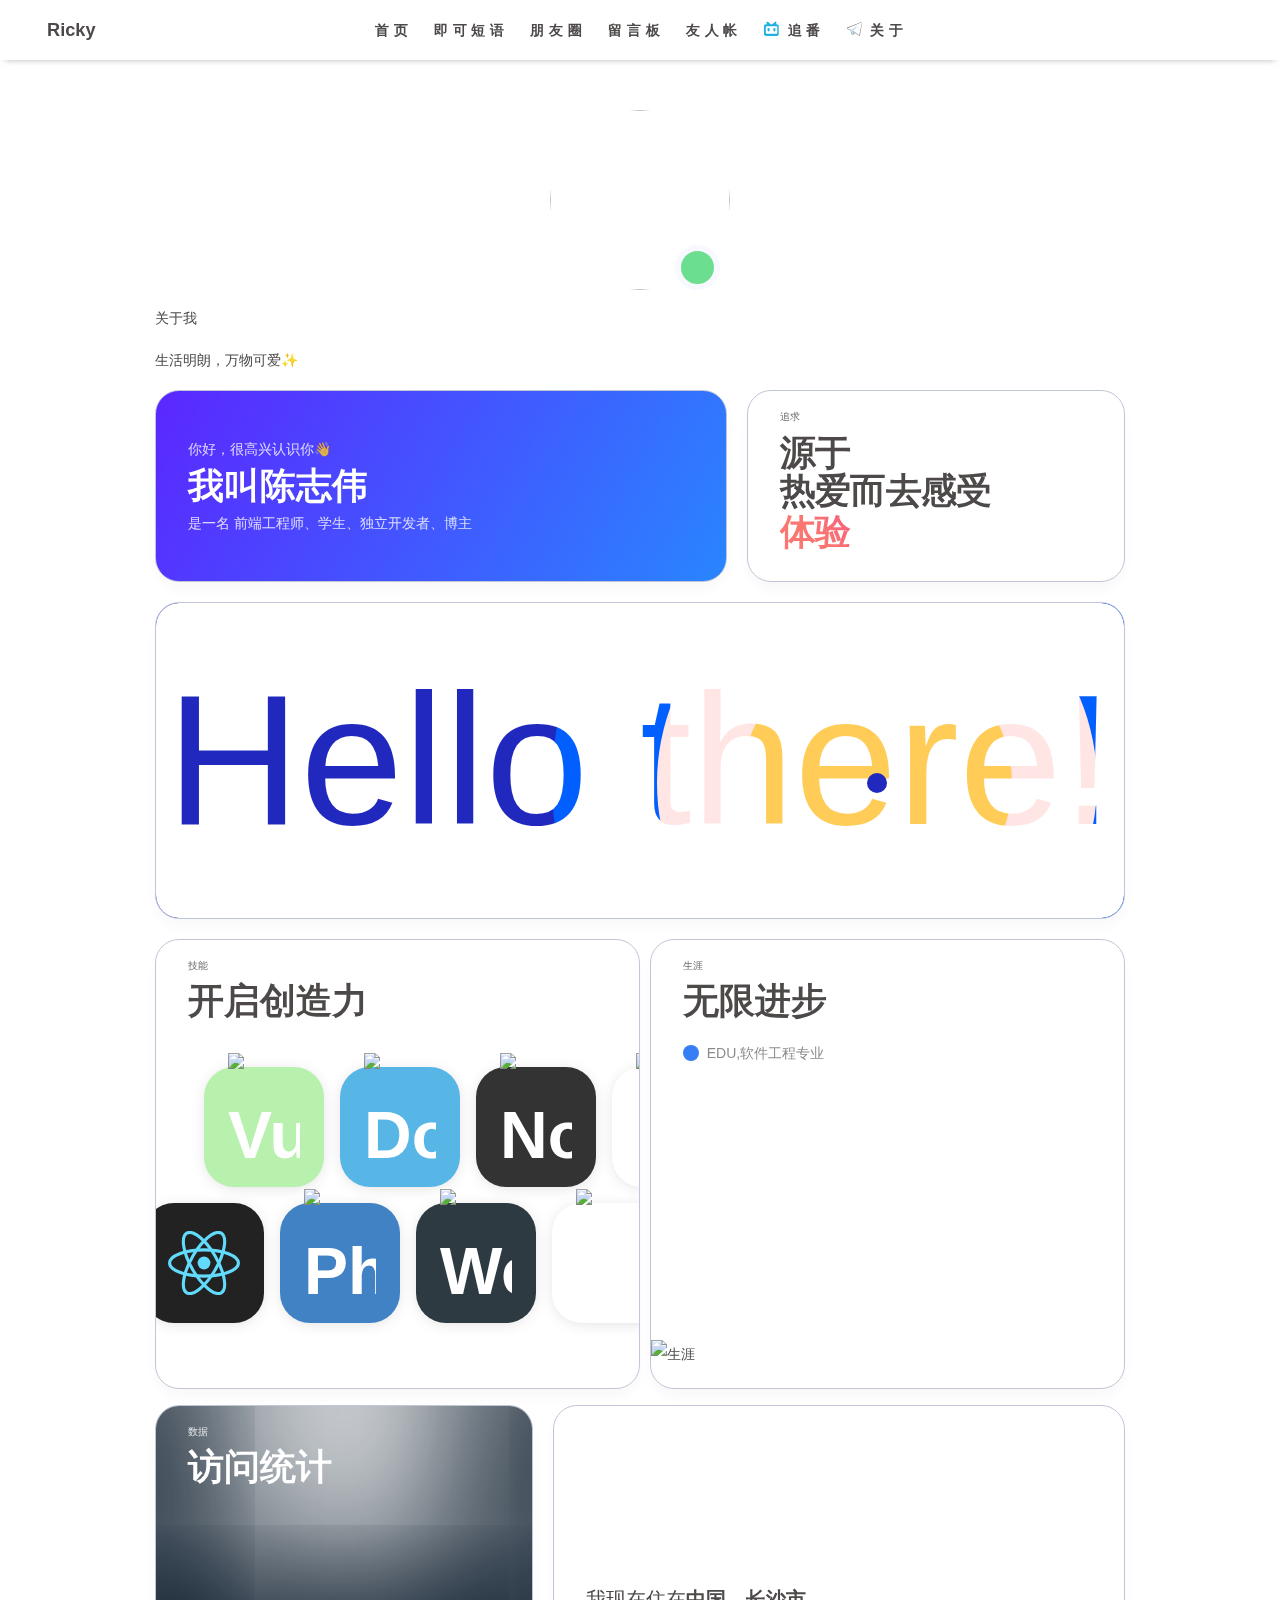
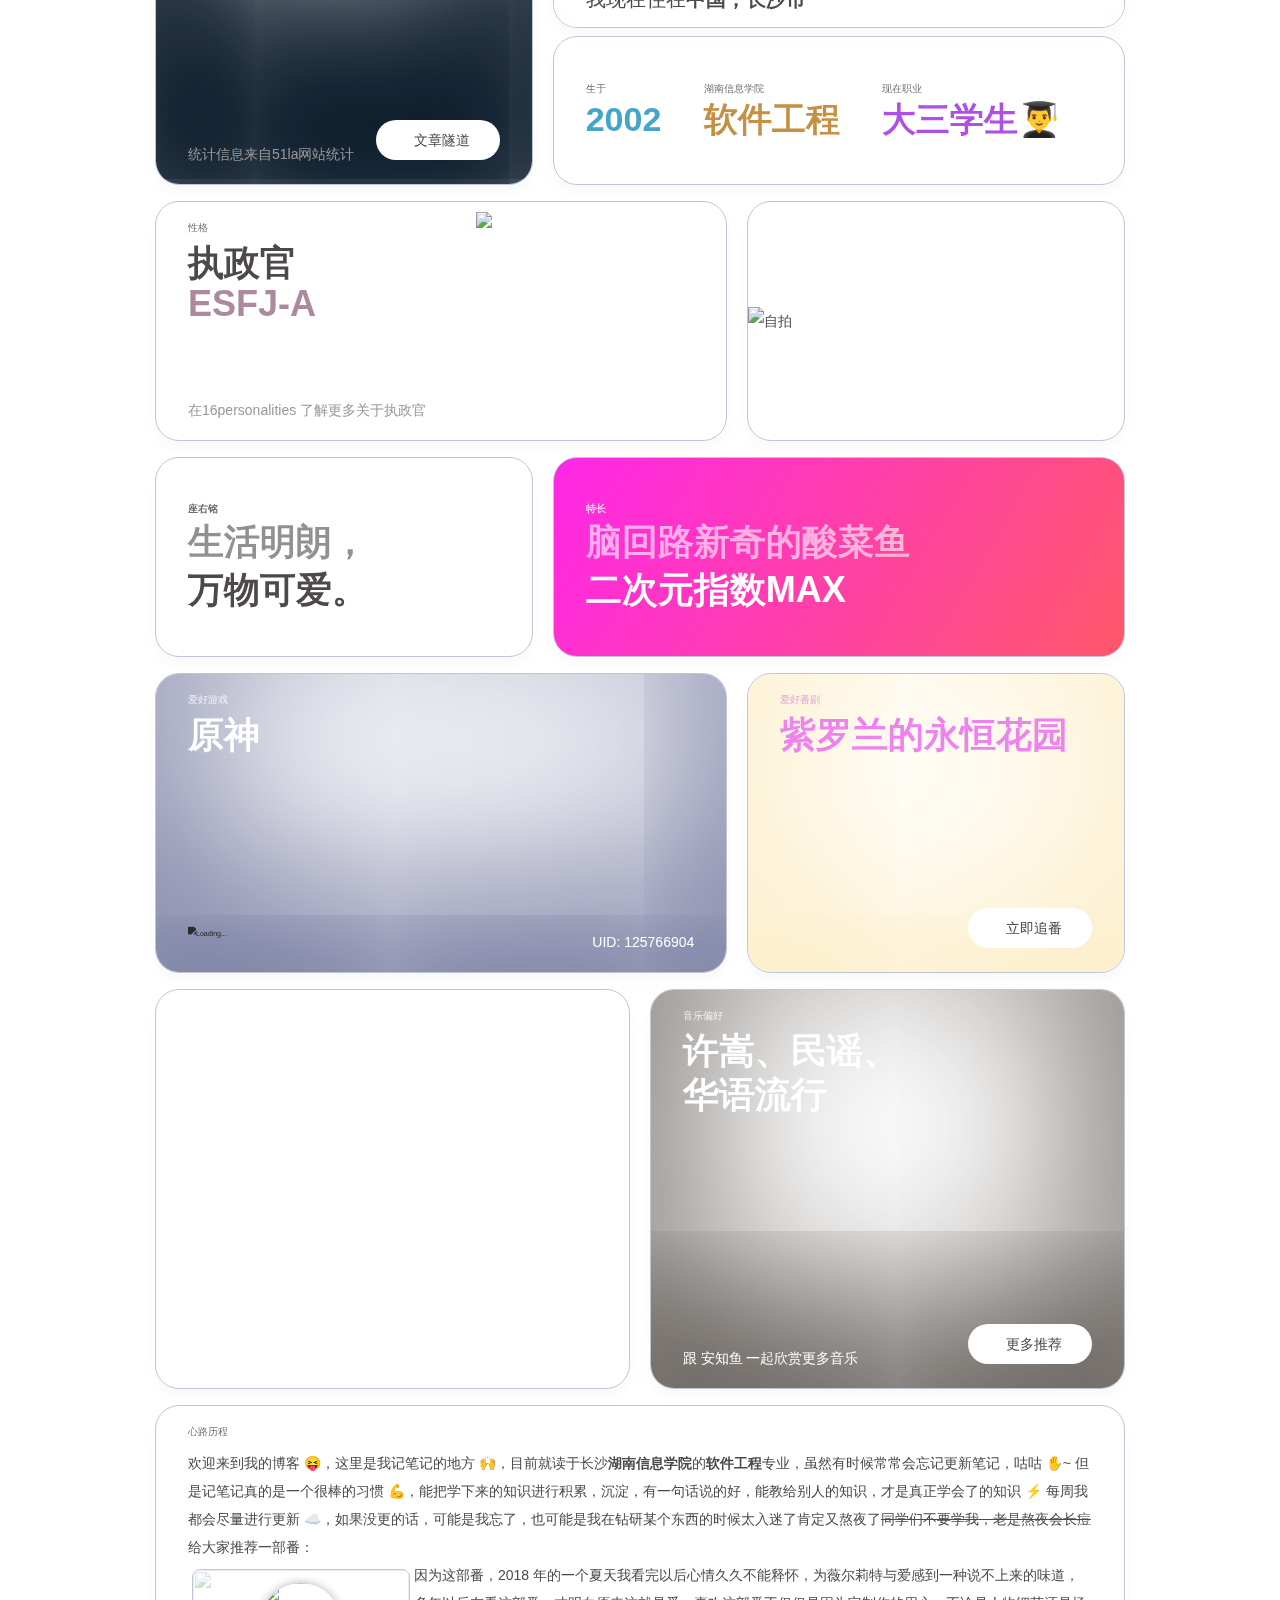
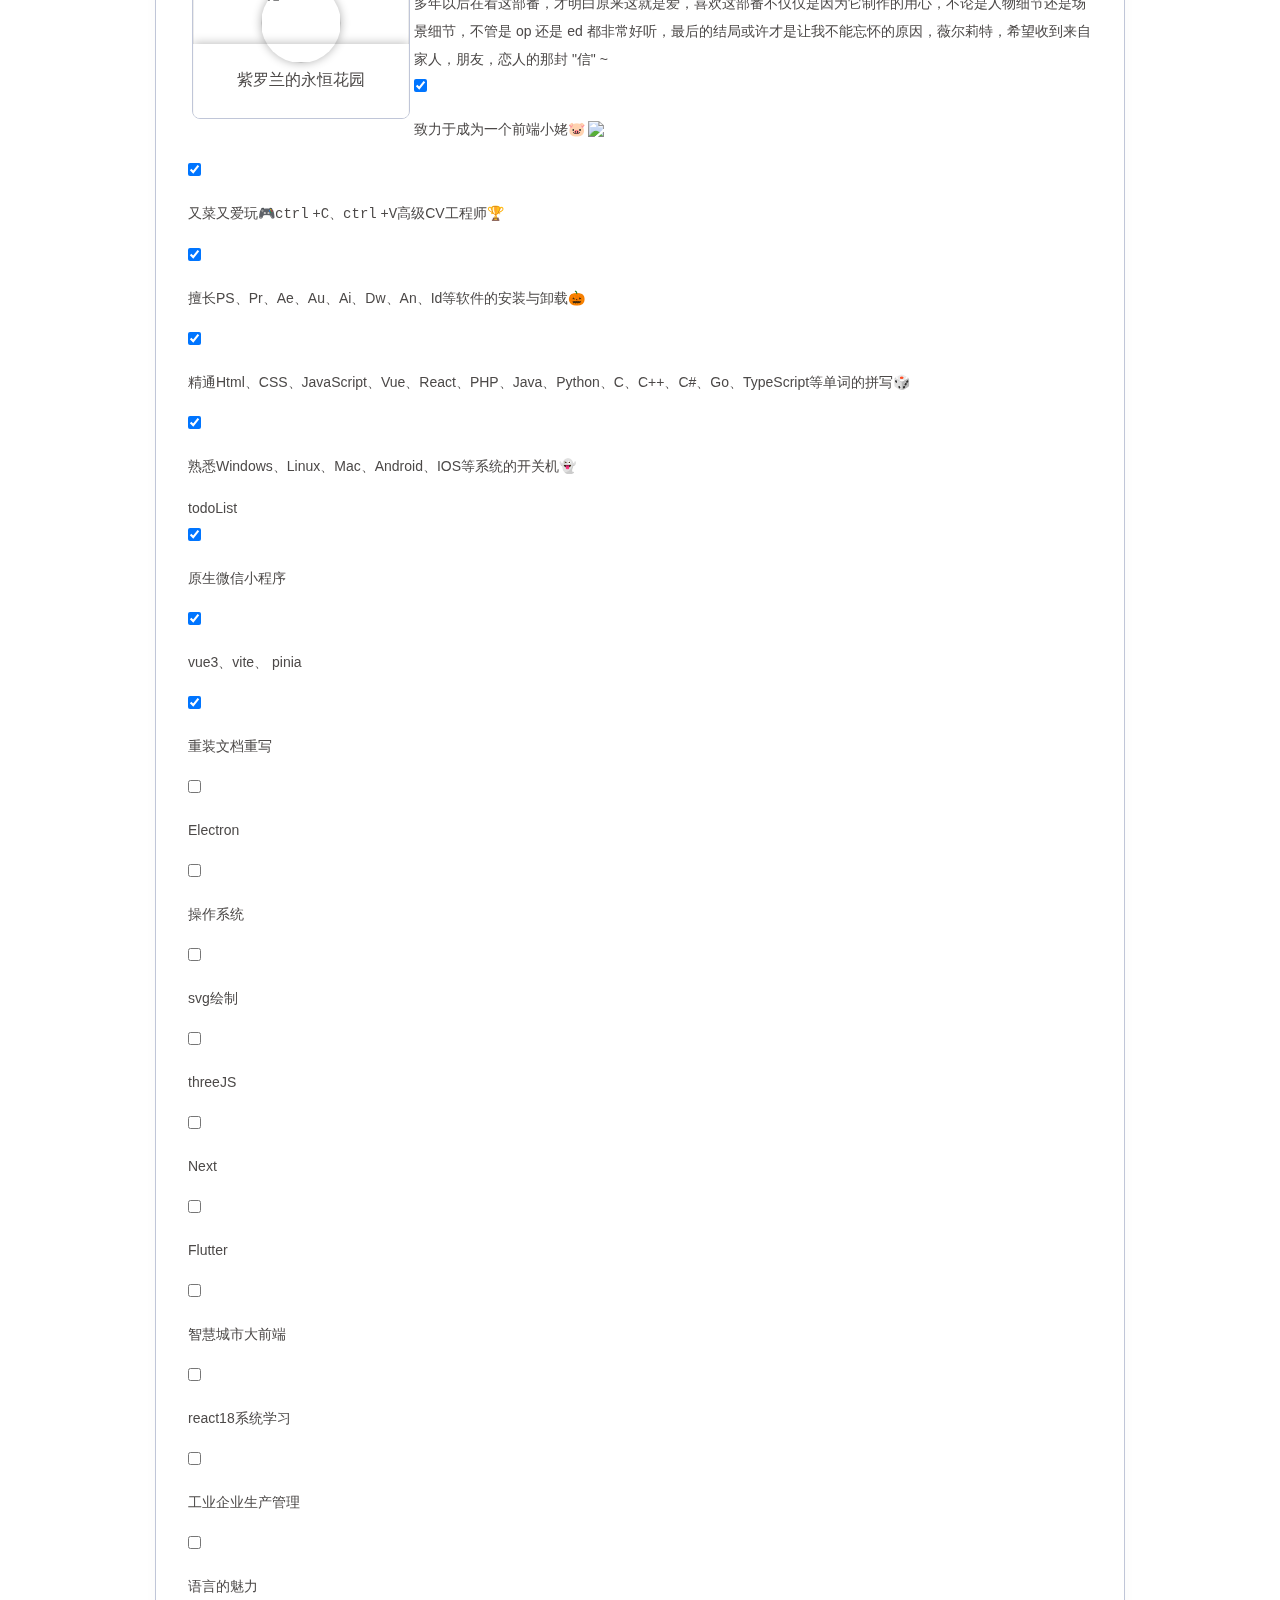
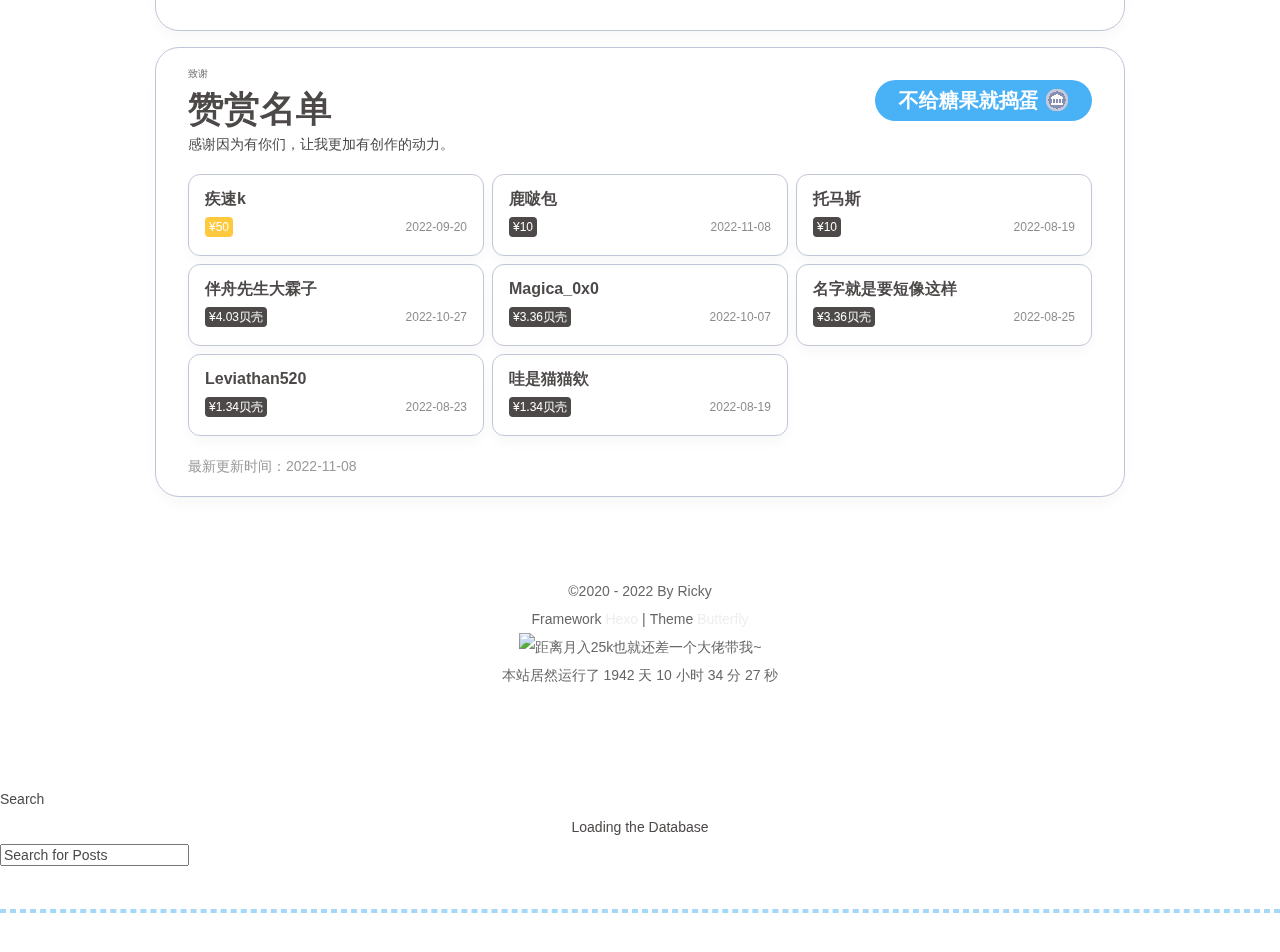
==== commit 3e688dfa: "Site updated: 2022-12-03 05:14:39" ====
--- a/about/index.html
+++ b/about/index.html
@@ -139,10 +139,10 @@
       }
     }
     detectApple()
-    })(window)</script><link rel="stylesheet" href="\css\zhheocar.css"><link rel="stylesheet" href="/css/loading-img.css"><link rel="stylesheet" href="\css\progress_bar.css"><link rel="stylesheet" href="\css\color.css"><link rel="stylesheet" href="/css/custom.css" media="defer" onload="this.media='all'"><link rel="stylesheet" href="/css/custom.css""><link rel="stylesheet" href="https://cdn.cbd.int/qweather-icons@1.1.1/font/qweather-icons.css"><link rel="stylesheet" href="/css/rightmenu.css"><link rel="stylesheet" href="/css/iconfont.css"><link rel="stylesheet" href="https://cdn.jsdelivr.net/gh/zhheo/JS-Heo@master/mainColor/heoMainColor.css"><link rel="stylesheet" href="https://cdn.jsdelivr.net/gh/zhheo/JS-Heo@main/tag-link/tag-link.css"><link rel="stylesheet" href="/css/essay_page/home_essay_bar.css"><link rel="stylesheet" href="https://npm.elemecdn.com/hexo-butterfly-swiper-anzhiyu-pro@1.0.4/lib/swiper.min.css"><link rel="stylesheet" href="/css/essay_page/essay_page.css"><link rel="stylesheet" href="/css/nav_menu.css"><link rel="stylesheet" href="https://lf3-cdn-tos.bytecdntp.com/cdn/expire-1-M/Swiper/8.0.6/swiper-bundle.min.css"><link rel="stylesheet" href="/css/comment-set.css"><!-- hexo injector head_end start --><link rel="stylesheet" href="https://cdn.jsdelivr.net/gh/Zfour/Butterfly-double-row-display@1.00/cardlistpost.min.css"/>
+    })(window)</script><link rel="stylesheet" href="\css\zhheocar.css"><link rel="stylesheet" href="/css/loading-img.css"><link rel="stylesheet" href="\css\progress_bar.css"><link rel="stylesheet" href="\css\color.css"><link rel="stylesheet" href="/css/custom.css" media="defer" onload="this.media='all'"><link rel="stylesheet" href="/css/custom.css""><link rel="stylesheet" href="https://cdn.cbd.int/qweather-icons@1.1.1/font/qweather-icons.css"><link rel="stylesheet" href="/css/rightmenu.css"><link rel="stylesheet" href="/css/iconfont.css"><link rel="stylesheet" href="https://cdn.jsdelivr.net/gh/zhheo/JS-Heo@master/mainColor/heoMainColor.css"><link rel="stylesheet" href="https://cdn.jsdelivr.net/gh/zhheo/JS-Heo@main/tag-link/tag-link.css"><link rel="stylesheet" href="/css/essay_page/home_essay_bar.css"><link rel="stylesheet" href="https://npm.elemecdn.com/hexo-butterfly-swiper-anzhiyu-pro@1.0.4/lib/swiper.min.css"><link rel="stylesheet" href="/css/essay_page/essay_page.css"><link rel="stylesheet" href="/css/nav_menu.css"><link rel="stylesheet" href="https://lf3-cdn-tos.bytecdntp.com/cdn/expire-1-M/Swiper/8.0.6/swiper-bundle.min.css"><link rel="stylesheet" href="/css/comment-set.css"><!-- hexo injector head_end start --><link rel="stylesheet" href="https://cdn.cbd.int/hexo-butterfly-categories-card@1.0.0/lib/categorybar.css"><link rel="stylesheet" href="https://cdn.jsdelivr.net/gh/Zfour/Butterfly-double-row-display@1.00/cardlistpost.min.css"/>
 <style>#recent-posts > .recent-post-item >.recent-post-info > .article-meta-wrap > .tags:before {content:"\A";
   white-space: pre;}#recent-posts > .recent-post-item >.recent-post-info > .article-meta-wrap > .tags > .article-meta__separator{display:none}</style>
-<link rel="stylesheet" href="https://cdn.cbd.int/hexo-butterfly-categories-card@1.0.0/lib/categorybar.css"><link rel="stylesheet" href="https://npm.elemecdn.com/anzhiyu-blog@2.0.4/css/runtime/runtime.min.css" media="print" onload="this.media='all'"><link rel="stylesheet" href="https://cdn.cbd.int/hexo-butterfly-swiper-anzhiyu-pro/lib/swiper.min.css" media="print" onload="this.media='all'"><link rel="stylesheet" href="https://cdn.cbd.int/hexo-butterfly-swiper-anzhiyu-pro/lib/swiperstyle.css" media="print" onload="this.media='all'"><link rel="stylesheet" href="https://cdn.cbd.int/hexo-butterfly-swiper-anzhiyu-pro/lib/categoryGroup.css" media="print" onload="this.media='all'"><link rel="stylesheet" href="https://cdn.cbd.int/hexo-butterfly-tag-plugins-plus@latest/lib/assets/font-awesome-animation.min.css" media="defer" onload="this.media='all'"><link rel="stylesheet" href="https://cdn.cbd.int/hexo-butterfly-tag-plugins-plus@latest/lib/tag_plugins.css" media="defer" onload="this.media='all'"><script src="https://cdn.cbd.int/hexo-butterfly-tag-plugins-plus@latest/lib/assets/carousel-touch.js"></script><!-- hexo injector head_end end --><meta name="generator" content="Hexo 5.4.2"><link rel="alternate" href="/atom.xml" title="Ricky" type="application/atom+xml">
+<link rel="stylesheet" href="https://npm.elemecdn.com/anzhiyu-blog@2.0.4/css/runtime/runtime.min.css" media="print" onload="this.media='all'"><link rel="stylesheet" href="https://cdn.cbd.int/hexo-butterfly-swiper-anzhiyu-pro/lib/swiper.min.css" media="print" onload="this.media='all'"><link rel="stylesheet" href="https://cdn.cbd.int/hexo-butterfly-swiper-anzhiyu-pro/lib/swiperstyle.css" media="print" onload="this.media='all'"><link rel="stylesheet" href="https://cdn.cbd.int/hexo-butterfly-swiper-anzhiyu-pro/lib/categoryGroup.css" media="print" onload="this.media='all'"><link rel="stylesheet" href="https://cdn.cbd.int/hexo-butterfly-tag-plugins-plus@latest/lib/assets/font-awesome-animation.min.css" media="defer" onload="this.media='all'"><link rel="stylesheet" href="https://cdn.cbd.int/hexo-butterfly-tag-plugins-plus@latest/lib/tag_plugins.css" media="defer" onload="this.media='all'"><script src="https://cdn.cbd.int/hexo-butterfly-tag-plugins-plus@latest/lib/assets/carousel-touch.js"></script><!-- hexo injector head_end end --><meta name="generator" content="Hexo 5.4.2"><link rel="alternate" href="/atom.xml" title="Ricky" type="application/atom+xml">
 </head><body><div id="loading-box" onclick="document.getElementById(&quot;loading-box&quot;).classList.add(&quot;loaded&quot;)"><div class="loading-bg"><div class="loading-img"></div><div class="loading-image-dot"></div></div></div><script>const preloader = {
   endLoading: () => {
     document.body.style.overflow = 'auto';
